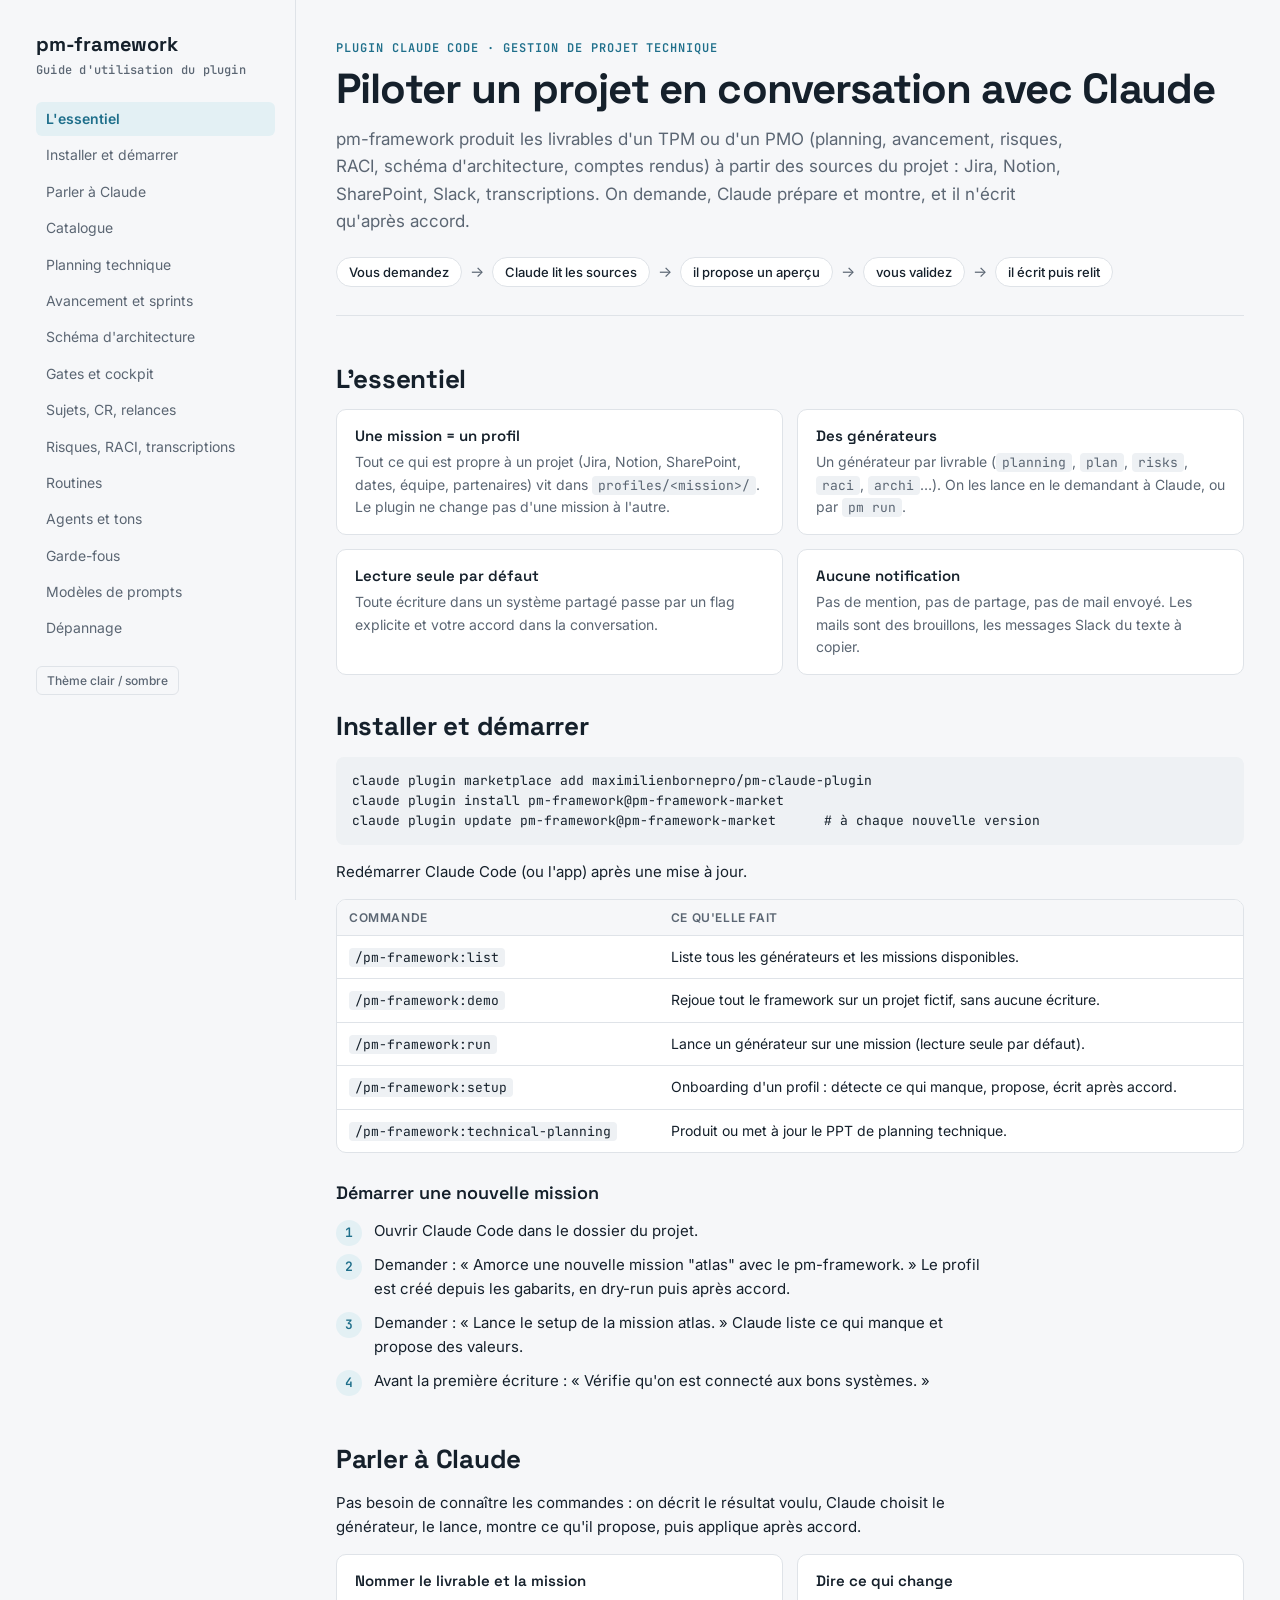
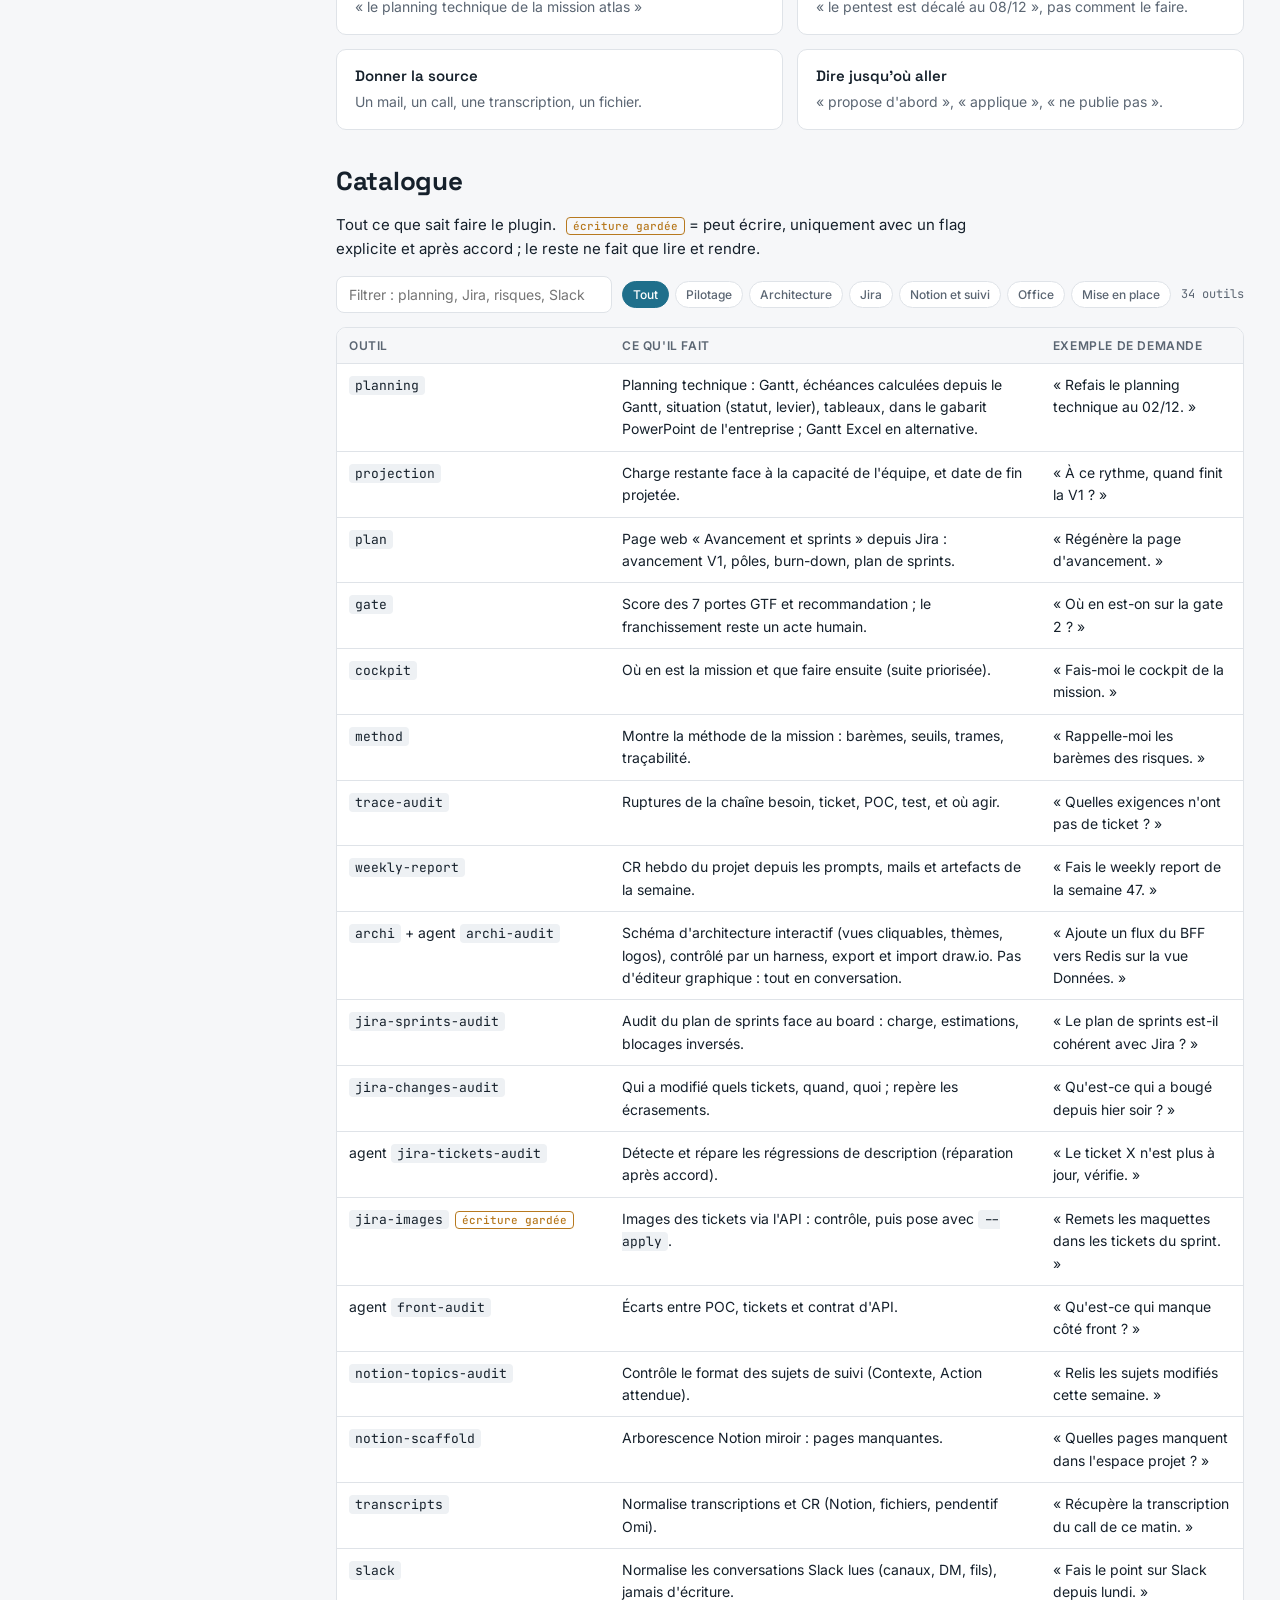
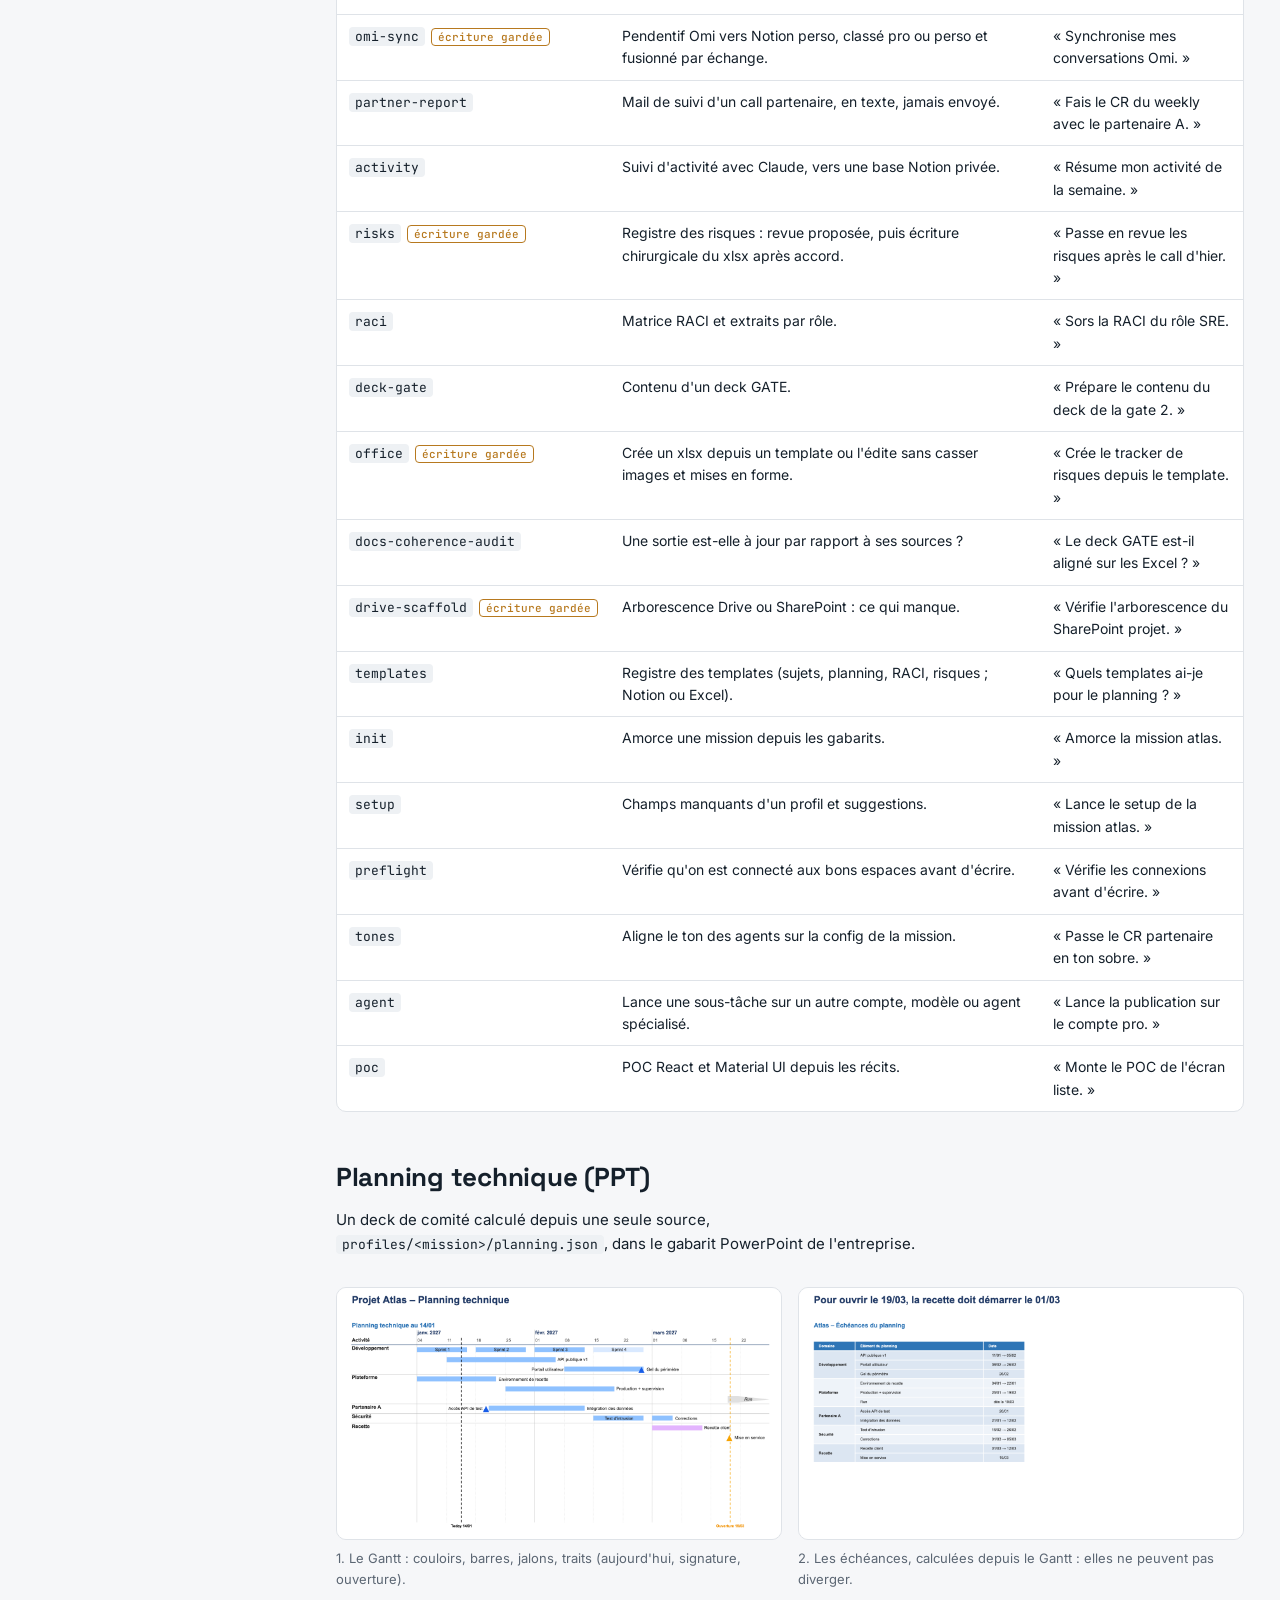
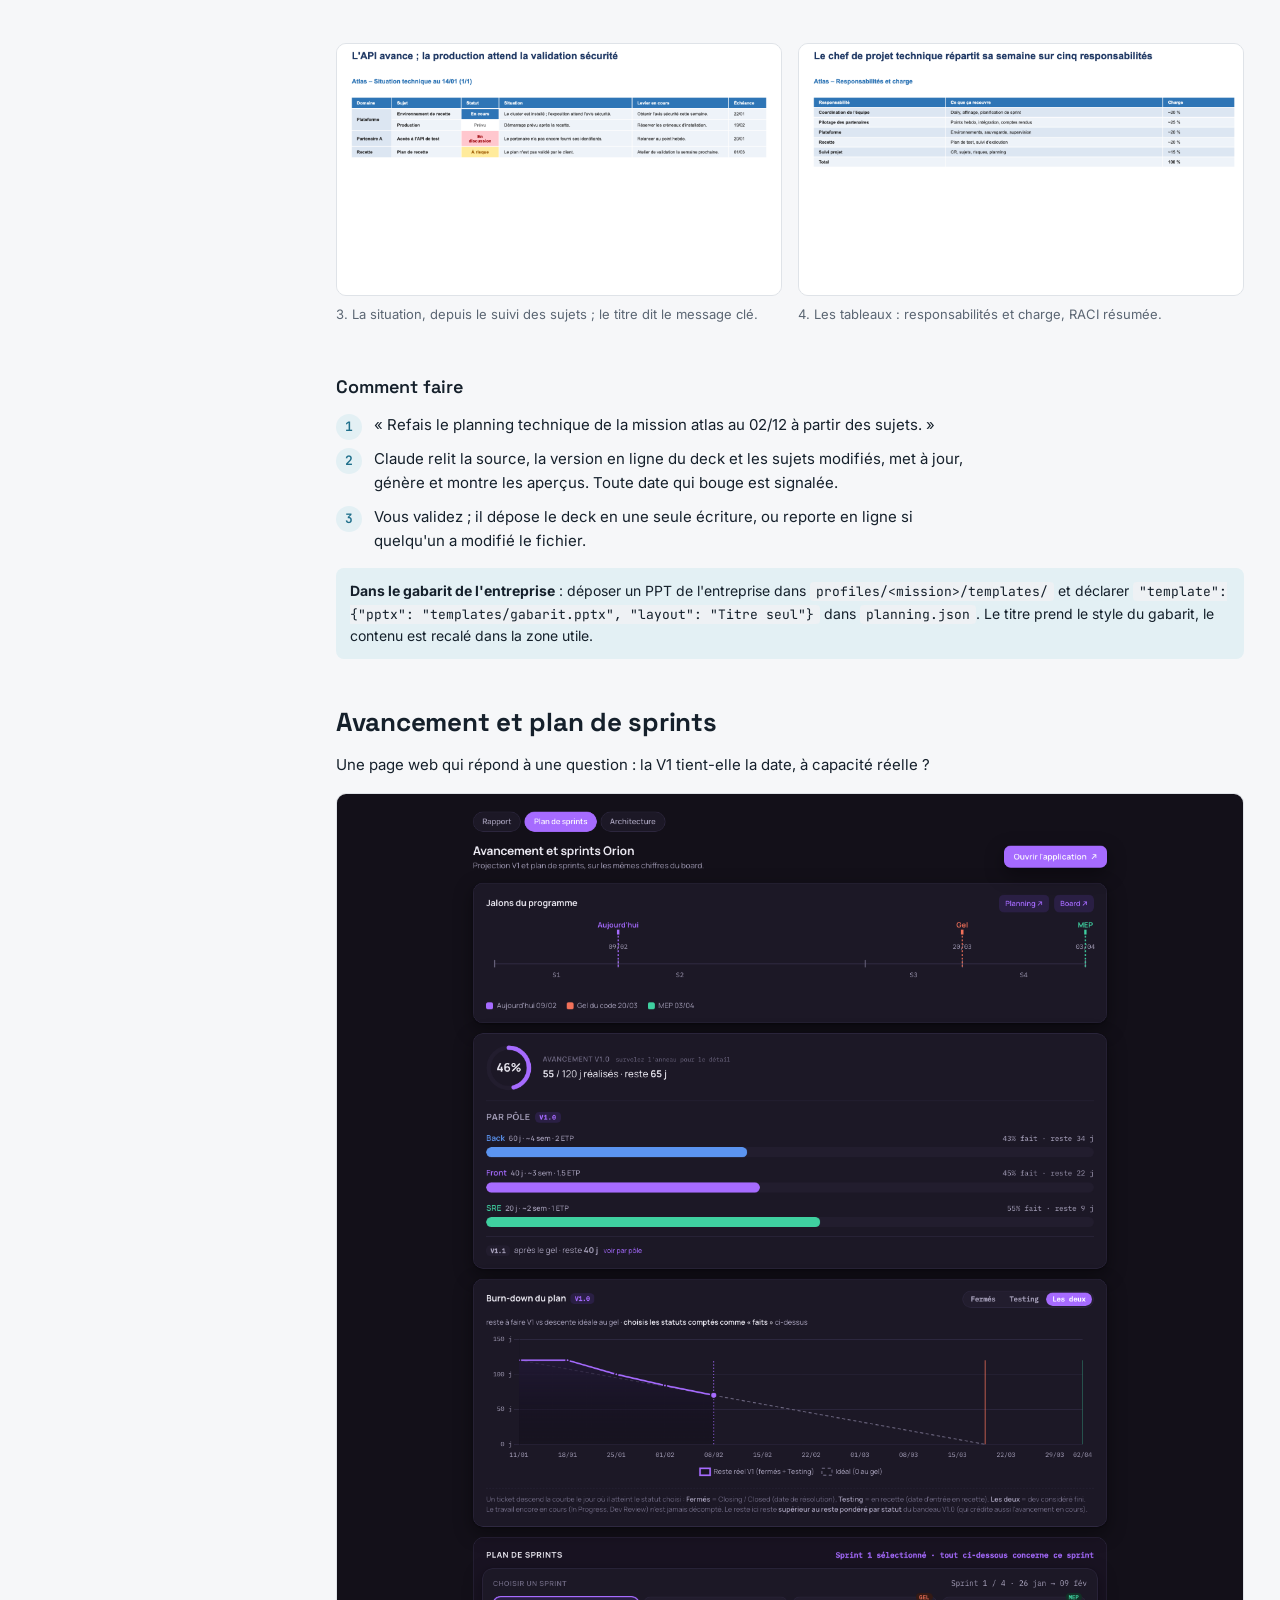
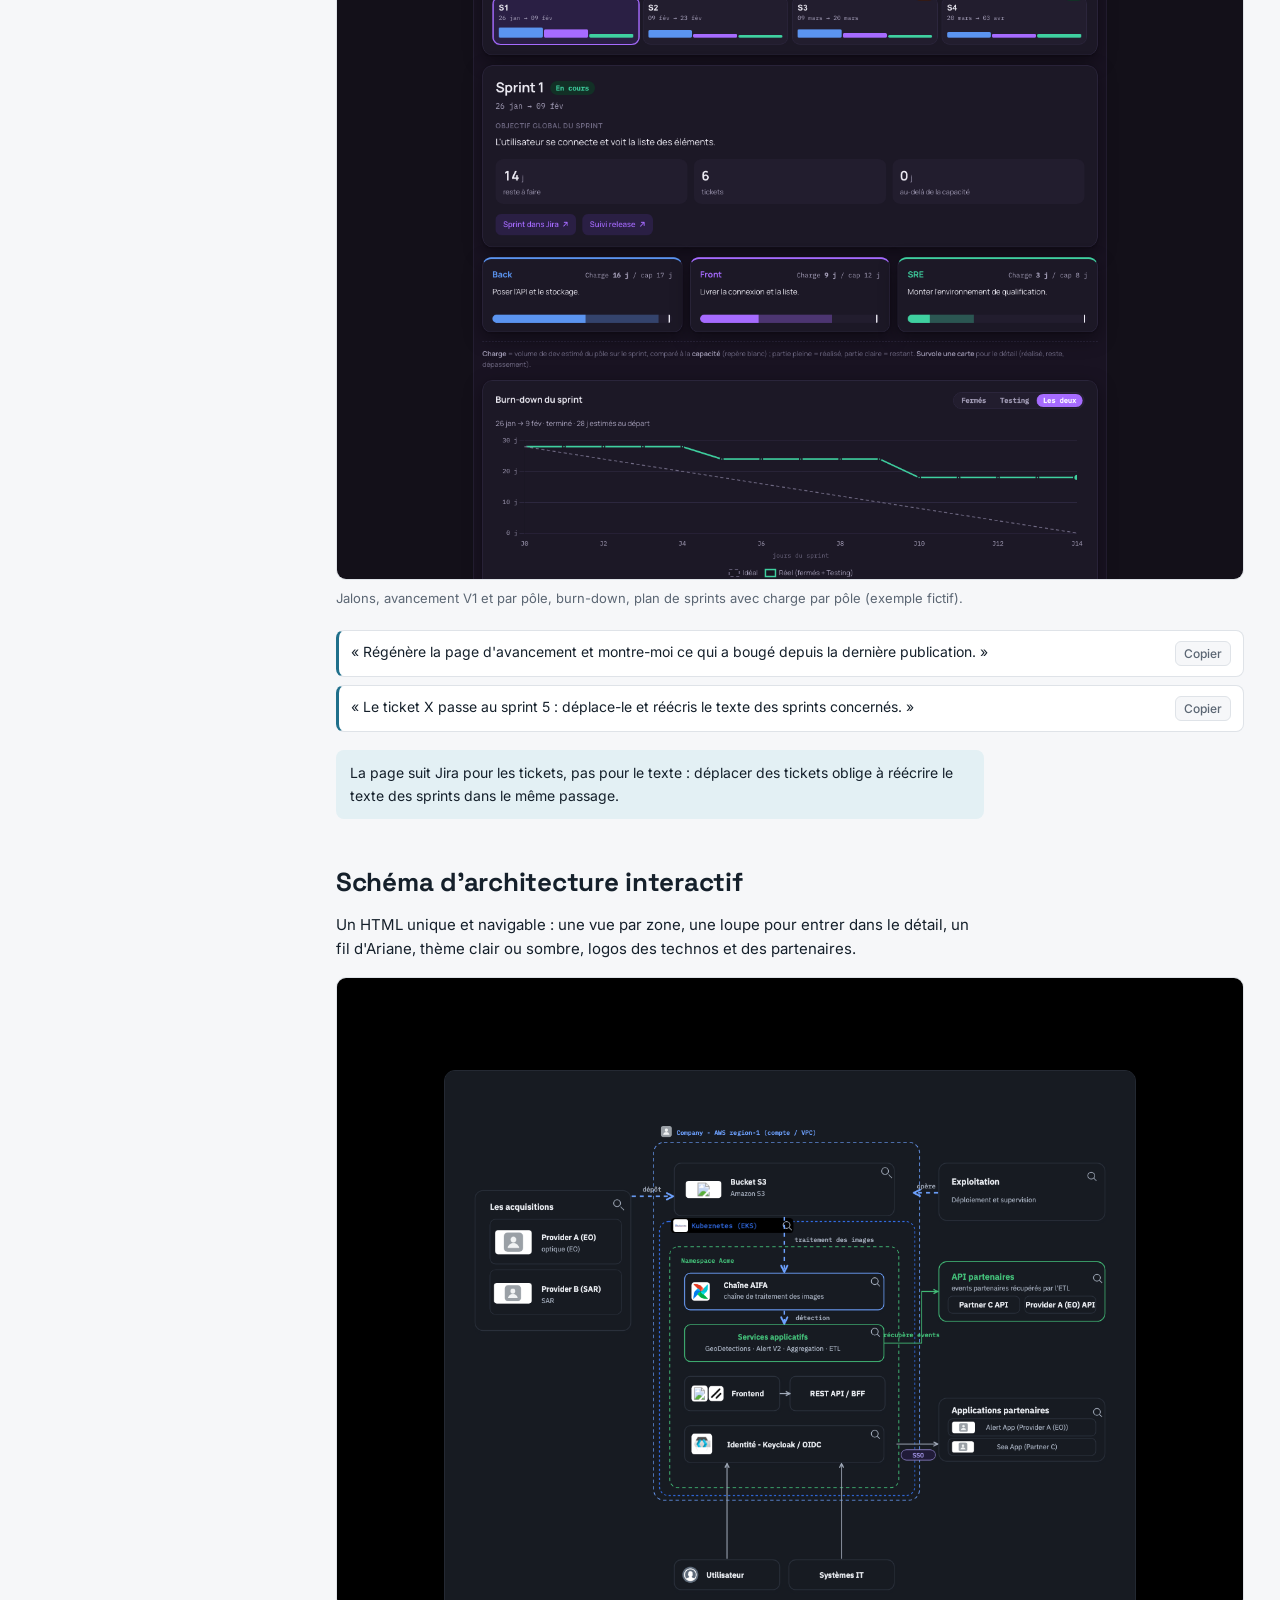
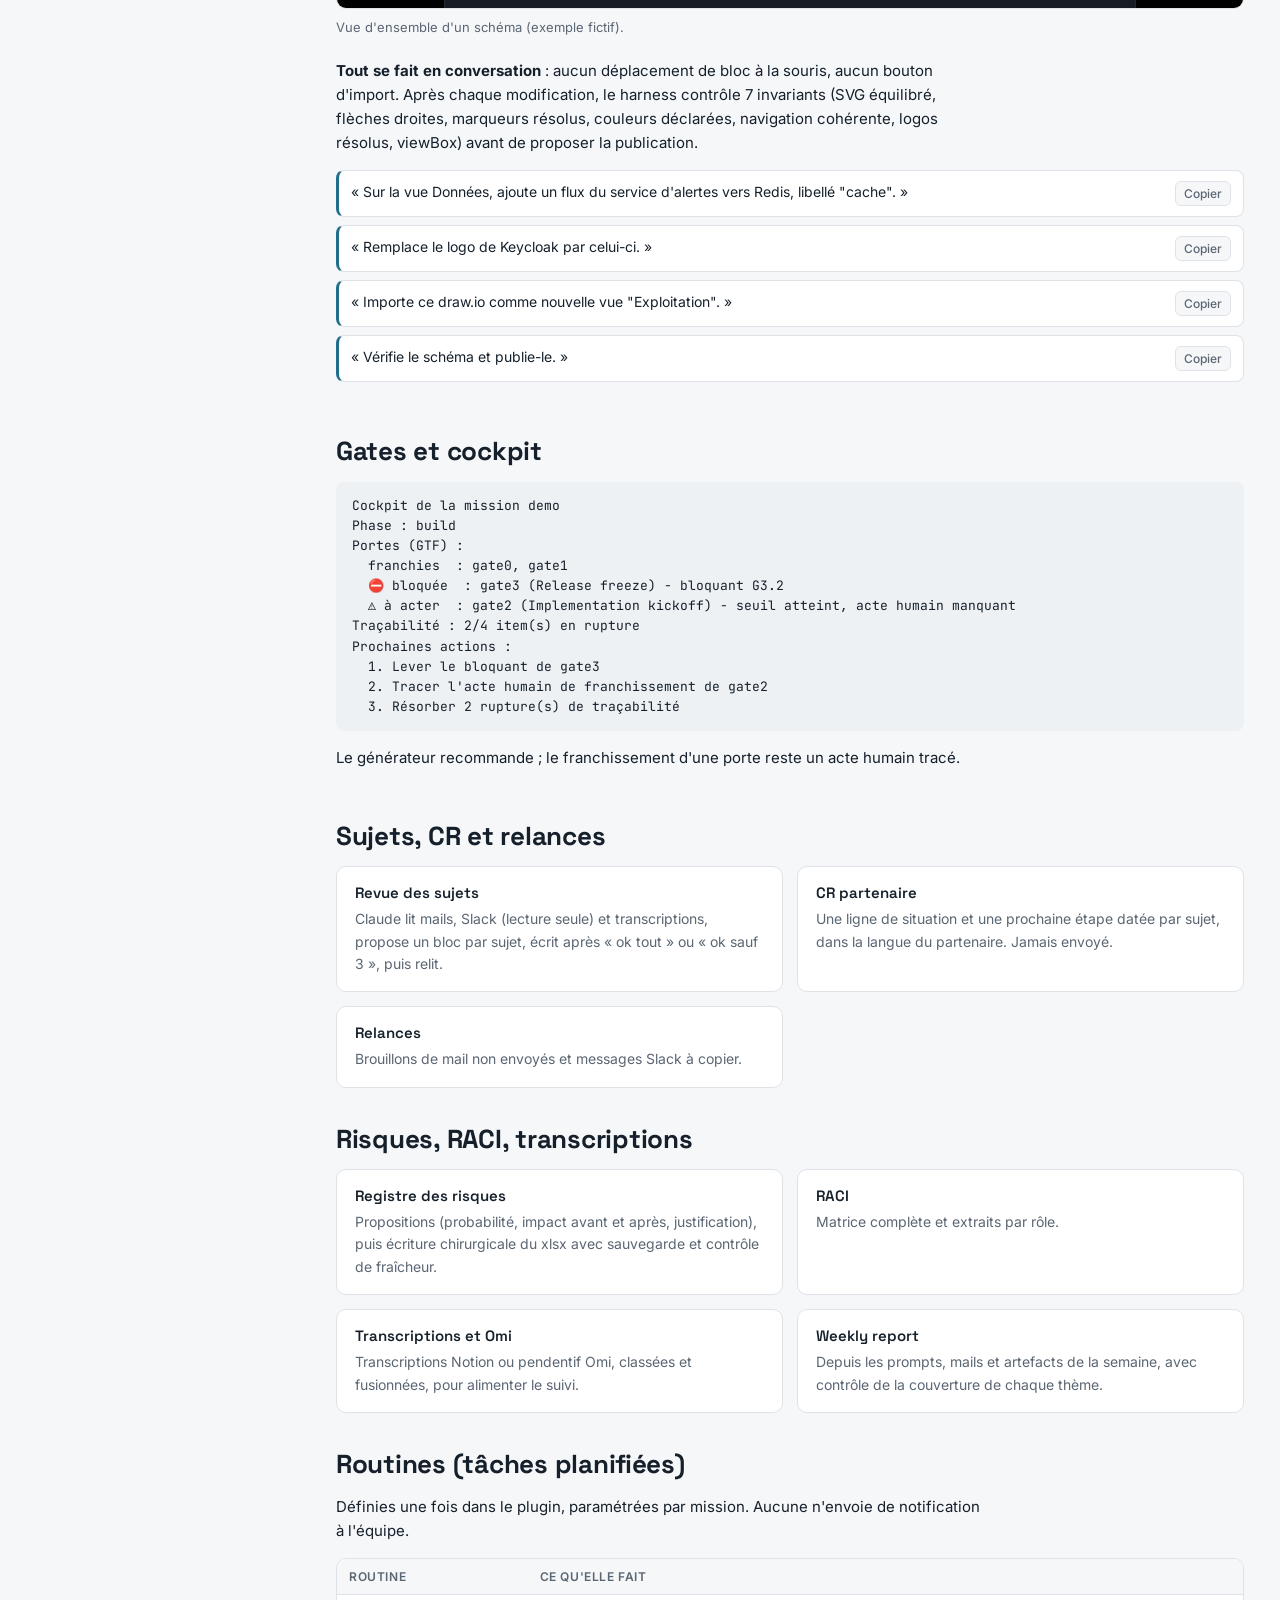
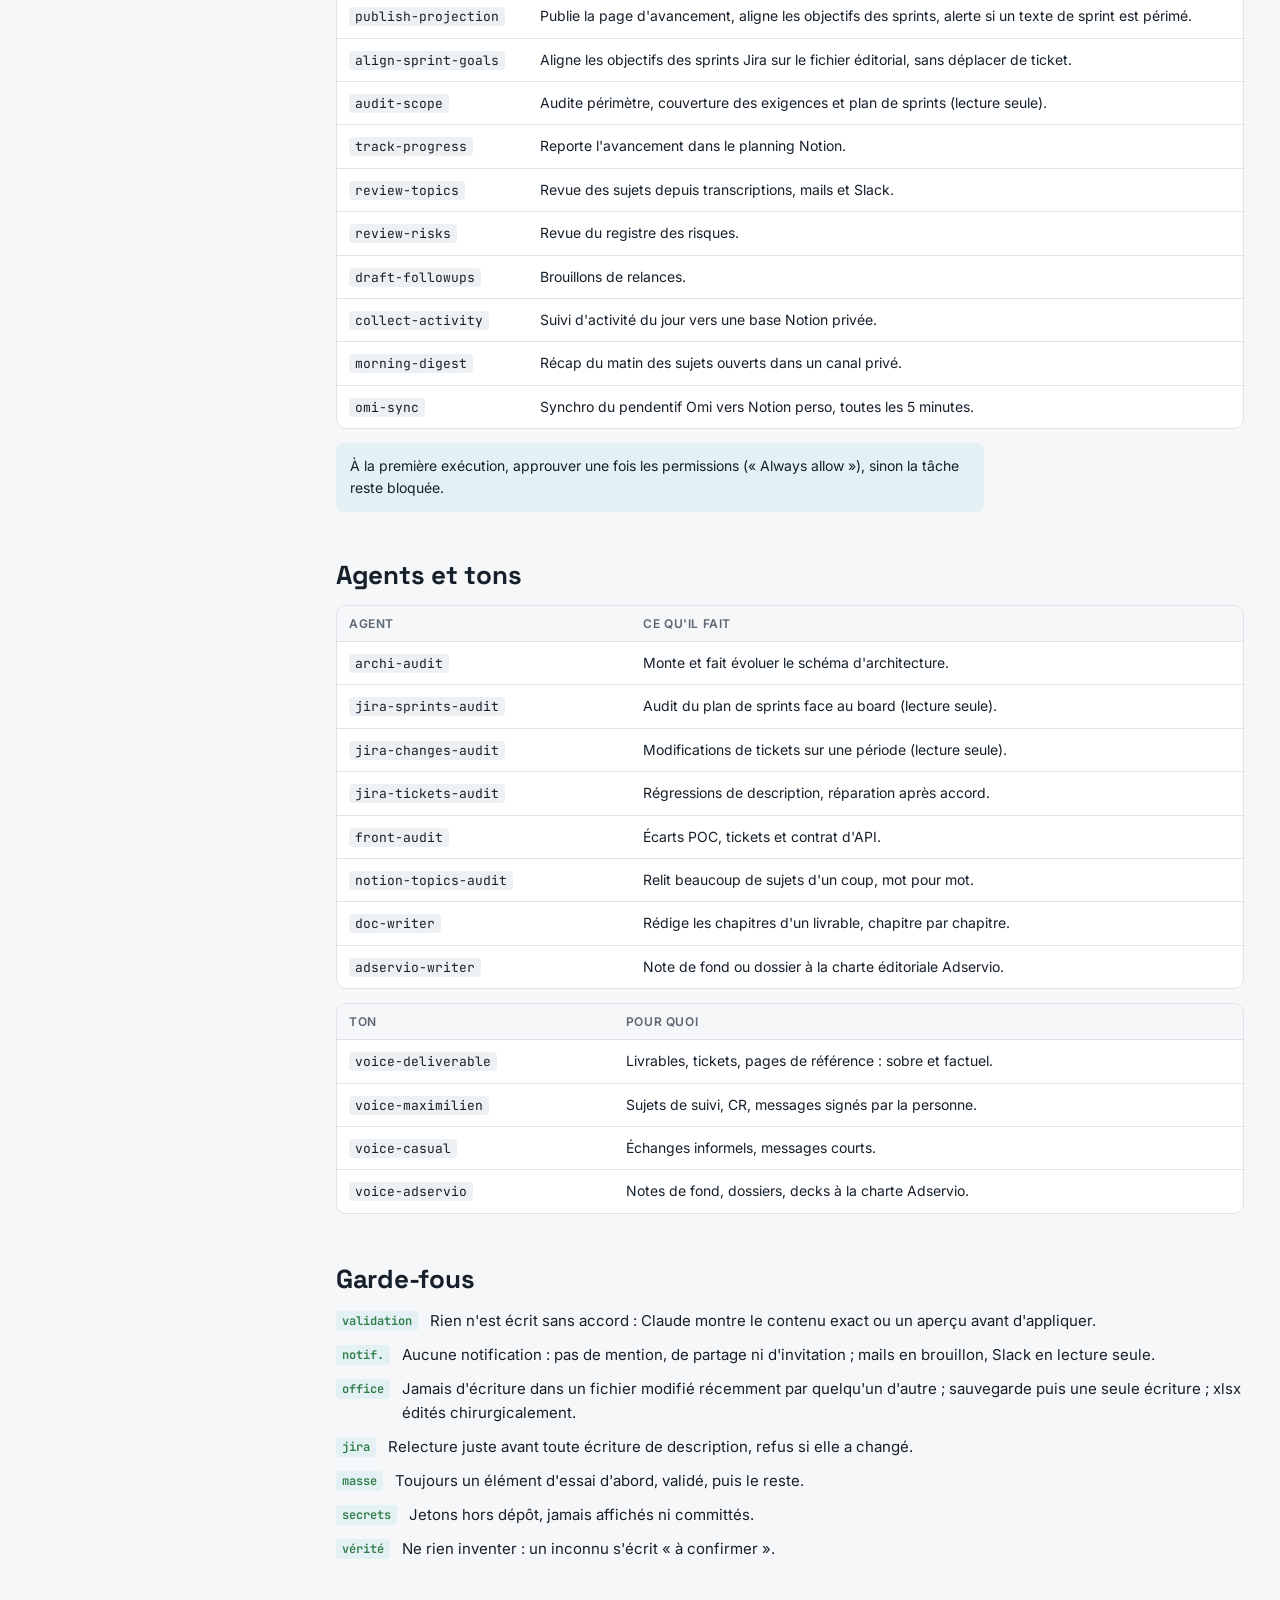
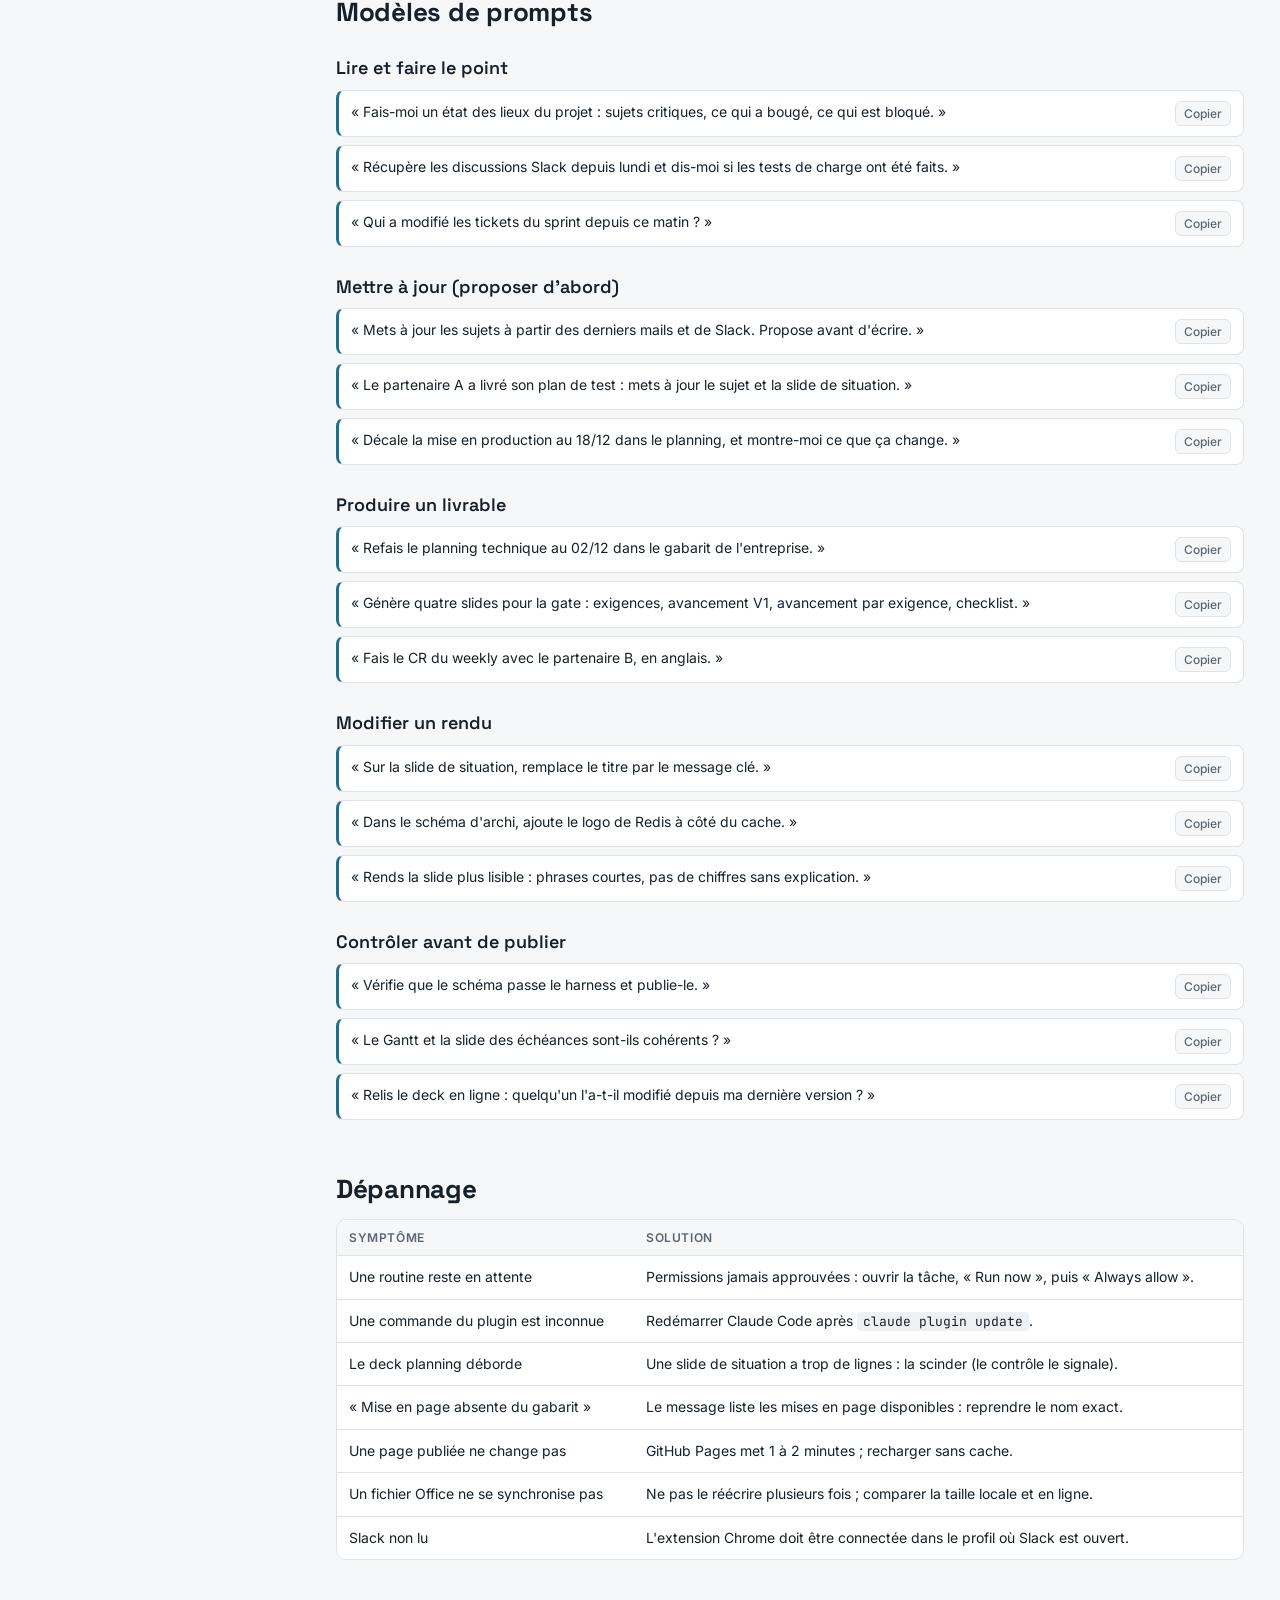
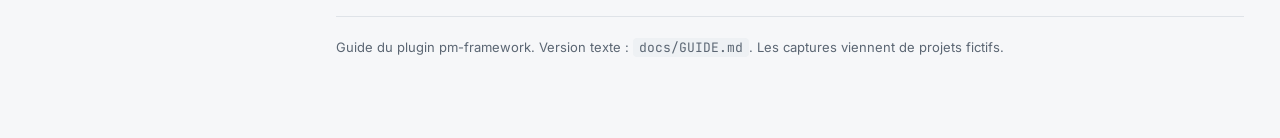
==== docs/index.html @ b92ff252 "Guide web du plugin (docs/index.html) : catalogue filtrable, captures, prompts à copier Co-Authored-" ====
<!doctype html>
<html lang="fr">
<head>
<meta charset="utf-8">
<meta name="viewport" content="width=device-width, initial-scale=1, viewport-fit=cover">
<title>pm-framework - Guide</title>
<link rel="preconnect" href="https://fonts.googleapis.com">
<link rel="stylesheet" href="https://fonts.googleapis.com/css2?family=Space+Grotesk:wght@500;600;700&family=Inter:wght@400;500;600&family=JetBrains+Mono:wght@400;500&display=swap">
<style>
/* Mise en page : sommaire fixe à gauche + colonne de lecture ; le catalogue est un outil (filtre). */
:root{
  --bg:#f6f7f9; --surface:#ffffff; --ink:#15202b; --muted:#5b6673; --line:#dfe3e8;
  --accent:#1f6f8b; --accent-soft:#e3f0f4; --code:#eef1f4;
  --ok:#2e7d46; --warn:#b7791f; --todo:#6b7280;
  --display:"Space Grotesk", "Segoe UI", system-ui, sans-serif;
  --body:"Inter", "Segoe UI", system-ui, -apple-system, sans-serif;
  --mono:"JetBrains Mono", ui-monospace, Menlo, monospace;
  color-scheme:light;
}
@media (prefers-color-scheme: dark){:root:not([data-theme="light"]){
  --bg:#0f151b; --surface:#161e26; --ink:#e6ebf0; --muted:#9aa6b2; --line:#263240;
  --accent:#5fb4cf; --accent-soft:#16313b; --code:#1c2630; --ok:#5cc07c; --warn:#e0a84a; --todo:#9aa6b2; color-scheme:dark}}
:root[data-theme="dark"]{
  --bg:#0f151b; --surface:#161e26; --ink:#e6ebf0; --muted:#9aa6b2; --line:#263240;
  --accent:#5fb4cf; --accent-soft:#16313b; --code:#1c2630; --ok:#5cc07c; --warn:#e0a84a; --todo:#9aa6b2; color-scheme:dark}
*{box-sizing:border-box}
html{scroll-behavior:smooth}
@media (prefers-reduced-motion: reduce){html{scroll-behavior:auto}}
body{margin:0;background:var(--bg);color:var(--ink);font:15px/1.6 var(--body)}
a{color:var(--accent)}
a:focus-visible,button:focus-visible,input:focus-visible{outline:2px solid var(--accent);outline-offset:2px}
.wrap{display:grid;grid-template-columns:260px minmax(0,1fr);max-width:1240px;margin:0 auto;gap:40px;
  padding-left:max(16px, env(safe-area-inset-left, 0px));padding-right:max(16px, env(safe-area-inset-right, 0px))}
nav.toc{position:sticky;top:0;align-self:start;height:100vh;overflow:auto;padding-block:32px;border-right:1px solid var(--line);padding-right:20px}
.brand{font:700 20px/1.2 var(--display);letter-spacing:-.01em;margin:0 0 4px}
.brand small{display:block;font:500 12px var(--mono);color:var(--muted);letter-spacing:.02em;margin-top:6px}
nav.toc ol{list-style:none;margin:24px 0 0;padding:0;display:grid;gap:2px}
nav.toc a{display:block;padding:6px 10px;border-radius:6px;color:var(--muted);text-decoration:none;font-size:14px}
nav.toc a:hover{background:var(--accent-soft);color:var(--ink)}
nav.toc a.on{background:var(--accent-soft);color:var(--accent);font-weight:600}
.theme{margin-top:20px;font:500 12px var(--body);background:none;border:1px solid var(--line);color:var(--muted);border-radius:6px;padding:6px 10px;cursor:pointer}
main{padding-block:40px 80px;min-width:0}
header.hero{border-bottom:1px solid var(--line);padding-bottom:28px;margin-bottom:12px}
.kicker{font:600 12px var(--mono);letter-spacing:.08em;text-transform:uppercase;color:var(--accent)}
h1{font:700 clamp(30px,4vw,42px)/1.1 var(--display);letter-spacing:-.02em;margin:10px 0 14px;text-wrap:balance}
.lead{font-size:17px;color:var(--muted);max-width:68ch;margin:0}
.cycle{display:flex;flex-wrap:wrap;gap:8px;margin-top:22px;align-items:center}
.cycle span{font:500 13px var(--body);background:var(--surface);border:1px solid var(--line);border-radius:999px;padding:6px 12px}
.cycle i{color:var(--muted);font-style:normal}
section{padding-top:36px;scroll-margin-top:12px}
h2{font:700 26px/1.2 var(--display);letter-spacing:-.01em;margin:0 0 14px;text-wrap:balance}
h3{font:600 18px/1.3 var(--display);margin:28px 0 10px}
p,li{max-width:72ch}
.num{font:500 13px var(--mono);color:var(--muted);margin-right:8px}
code,kbd{font:13px var(--mono);background:var(--code);padding:1px 6px;border-radius:4px}
pre{font:13px/1.55 var(--mono);background:var(--code);padding:14px 16px;border-radius:8px;overflow-x:auto;margin:12px 0}
pre code{background:none;padding:0}
.grid2{display:grid;grid-template-columns:repeat(auto-fit,minmax(300px,1fr));gap:14px;margin-top:14px}
.card{background:var(--surface);border:1px solid var(--line);border-radius:10px;padding:16px 18px;min-width:0}
.card h4{font:600 15px var(--display);margin:0 0 6px}
.card p{margin:0;color:var(--muted);font-size:14px}
.tablebox{overflow-x:auto;margin:14px 0;border:1px solid var(--line);border-radius:10px;background:var(--surface)}
table{border-collapse:collapse;width:100%;font-size:14px}
th,td{text-align:left;padding:10px 12px;border-bottom:1px solid var(--line);vertical-align:top}
th{font:600 12px var(--body);text-transform:uppercase;letter-spacing:.05em;color:var(--muted);background:var(--bg)}
tr:last-child td{border-bottom:none}
td:first-child{white-space:nowrap}
.tag{display:inline-block;font:500 11px var(--mono);border-radius:4px;padding:1px 6px;margin-left:6px;border:1px solid var(--line);color:var(--muted)}
.tag.w{color:var(--warn);border-color:currentColor}
.filter{display:flex;gap:10px;flex-wrap:wrap;align-items:center;margin-top:10px}
.filter input{flex:1 1 260px;font:14px var(--body);padding:9px 12px;border-radius:8px;border:1px solid var(--line);background:var(--surface);color:var(--ink)}
.chips{display:flex;gap:6px;flex-wrap:wrap}
.chips button{font:500 12px var(--body);border:1px solid var(--line);background:var(--surface);color:var(--muted);border-radius:999px;padding:5px 10px;cursor:pointer}
.chips button[aria-pressed="true"]{background:var(--accent);border-color:var(--accent);color:#fff}
.count{font:12px var(--mono);color:var(--muted)}
figure{margin:16px 0 22px}
figure img{display:block;width:100%;height:auto;border:1px solid var(--line);border-radius:10px;background:var(--surface)}
figcaption{font-size:13px;color:var(--muted);margin-top:8px}
.shots{display:grid;grid-template-columns:repeat(auto-fit,minmax(300px,1fr));gap:16px}
.steps{counter-reset:s;list-style:none;padding:0;display:grid;gap:10px}
.steps li{counter-increment:s;position:relative;padding-left:38px}
.steps li::before{content:counter(s);position:absolute;left:0;top:1px;width:26px;height:26px;border-radius:50%;background:var(--accent-soft);color:var(--accent);font:600 13px/26px var(--mono);text-align:center}
.prompts{display:grid;gap:8px;margin:10px 0 18px}
.prompt{display:flex;gap:10px;align-items:flex-start;background:var(--surface);border:1px solid var(--line);border-left:3px solid var(--accent);border-radius:8px;padding:10px 12px}
.prompt q{flex:1;quotes:"« " " »";font-size:14px}
.prompt button{font:500 12px var(--body);border:1px solid var(--line);background:var(--bg);color:var(--muted);border-radius:6px;padding:4px 8px;cursor:pointer;white-space:nowrap}
.guard{display:grid;gap:10px;margin-top:12px}
.guard div{display:flex;gap:12px;align-items:flex-start}
.guard b{flex:0 0 auto;font:600 12px var(--mono);color:var(--ok);background:var(--accent-soft);border-radius:4px;padding:2px 6px;margin-top:2px}
.note{background:var(--accent-soft);border-radius:8px;padding:12px 14px;font-size:14px;margin:12px 0}
footer{margin-top:56px;padding-top:20px;border-top:1px solid var(--line);color:var(--muted);font-size:13px}
@media (max-width: 900px){
  .wrap{grid-template-columns:minmax(0,1fr);gap:0}
  nav.toc{position:static;height:auto;border-right:none;border-bottom:1px solid var(--line);padding-right:0;padding-block:20px}
  nav.toc ol{grid-template-columns:repeat(auto-fill,minmax(150px,1fr))}
  main{padding-block:24px 60px}
  td:first-child{white-space:normal}
}
</style>
</head>
<body>
<div class="wrap">
<nav class="toc" aria-label="Sommaire">
  <p class="brand">pm-framework<small>Guide d'utilisation du plugin</small></p>
  <ol id="toc">
    <li><a href="#essentiel">L'essentiel</a></li>
    <li><a href="#installer">Installer et démarrer</a></li>
    <li><a href="#parler">Parler à Claude</a></li>
    <li><a href="#catalogue">Catalogue</a></li>
    <li><a href="#planning">Planning technique</a></li>
    <li><a href="#avancement">Avancement et sprints</a></li>
    <li><a href="#archi">Schéma d'architecture</a></li>
    <li><a href="#gates">Gates et cockpit</a></li>
    <li><a href="#suivi">Sujets, CR, relances</a></li>
    <li><a href="#autres">Risques, RACI, transcriptions</a></li>
    <li><a href="#routines">Routines</a></li>
    <li><a href="#agents">Agents et tons</a></li>
    <li><a href="#gardefous">Garde-fous</a></li>
    <li><a href="#prompts">Modèles de prompts</a></li>
    <li><a href="#depannage">Dépannage</a></li>
  </ol>
  <button class="theme" id="themeBtn" type="button">Thème clair / sombre</button>
</nav>

<main>
<header class="hero">
  <div class="kicker">Plugin Claude Code · gestion de projet technique</div>
  <h1>Piloter un projet en conversation avec Claude</h1>
  <p class="lead">pm-framework produit les livrables d'un TPM ou d'un PMO (planning, avancement, risques, RACI, schéma
  d'architecture, comptes rendus) à partir des sources du projet : Jira, Notion, SharePoint, Slack, transcriptions.
  On demande, Claude prépare et montre, et il n'écrit qu'après accord.</p>
  <div class="cycle" aria-label="Le cycle de travail">
    <span>Vous demandez</span><i>→</i><span>Claude lit les sources</span><i>→</i><span>il propose un aperçu</span><i>→</i><span>vous validez</span><i>→</i><span>il écrit puis relit</span>
  </div>
</header>

<section id="essentiel">
  <h2>L'essentiel</h2>
  <div class="grid2">
    <div class="card"><h4>Une mission = un profil</h4><p>Tout ce qui est propre à un projet (Jira, Notion, SharePoint, dates, équipe, partenaires) vit dans <code>profiles/&lt;mission&gt;/</code>. Le plugin ne change pas d'une mission à l'autre.</p></div>
    <div class="card"><h4>Des générateurs</h4><p>Un générateur par livrable (<code>planning</code>, <code>plan</code>, <code>risks</code>, <code>raci</code>, <code>archi</code>…). On les lance en le demandant à Claude, ou par <code>pm run</code>.</p></div>
    <div class="card"><h4>Lecture seule par défaut</h4><p>Toute écriture dans un système partagé passe par un flag explicite et votre accord dans la conversation.</p></div>
    <div class="card"><h4>Aucune notification</h4><p>Pas de mention, pas de partage, pas de mail envoyé. Les mails sont des brouillons, les messages Slack du texte à copier.</p></div>
  </div>
</section>

<section id="installer">
  <h2>Installer et démarrer</h2>
  <pre><code>claude plugin marketplace add maximilienbornepro/pm-claude-plugin
claude plugin install pm-framework@pm-framework-market
claude plugin update pm-framework@pm-framework-market      # à chaque nouvelle version</code></pre>
  <p>Redémarrer Claude Code (ou l'app) après une mise à jour.</p>
  <div class="tablebox"><table>
    <thead><tr><th>Commande</th><th>Ce qu'elle fait</th></tr></thead>
    <tbody>
      <tr><td><code>/pm-framework:list</code></td><td>Liste tous les générateurs et les missions disponibles.</td></tr>
      <tr><td><code>/pm-framework:demo</code></td><td>Rejoue tout le framework sur un projet fictif, sans aucune écriture.</td></tr>
      <tr><td><code>/pm-framework:run</code></td><td>Lance un générateur sur une mission (lecture seule par défaut).</td></tr>
      <tr><td><code>/pm-framework:setup</code></td><td>Onboarding d'un profil : détecte ce qui manque, propose, écrit après accord.</td></tr>
      <tr><td><code>/pm-framework:technical-planning</code></td><td>Produit ou met à jour le PPT de planning technique.</td></tr>
    </tbody>
  </table></div>
  <h3>Démarrer une nouvelle mission</h3>
  <ol class="steps">
    <li>Ouvrir Claude Code dans le dossier du projet.</li>
    <li>Demander : « Amorce une nouvelle mission "atlas" avec le pm-framework. » Le profil est créé depuis les gabarits, en dry-run puis après accord.</li>
    <li>Demander : « Lance le setup de la mission atlas. » Claude liste ce qui manque et propose des valeurs.</li>
    <li>Avant la première écriture : « Vérifie qu'on est connecté aux bons systèmes. »</li>
  </ol>
</section>

<section id="parler">
  <h2>Parler à Claude</h2>
  <p>Pas besoin de connaître les commandes : on décrit le résultat voulu, Claude choisit le générateur, le lance,
  montre ce qu'il propose, puis applique après accord.</p>
  <div class="grid2">
    <div class="card"><h4>Nommer le livrable et la mission</h4><p>« le planning technique de la mission atlas »</p></div>
    <div class="card"><h4>Dire ce qui change</h4><p>« le pentest est décalé au 08/12 », pas comment le faire.</p></div>
    <div class="card"><h4>Donner la source</h4><p>Un mail, un call, une transcription, un fichier.</p></div>
    <div class="card"><h4>Dire jusqu'où aller</h4><p>« propose d'abord », « applique », « ne publie pas ».</p></div>
  </div>
</section>

<section id="catalogue">
  <h2>Catalogue</h2>
  <p>Tout ce que sait faire le plugin. <span class="tag w">écriture gardée</span> = peut écrire, uniquement avec un flag explicite et après accord ; le reste ne fait que lire et rendre.</p>
  <div class="filter">
    <input id="q" type="search" placeholder="Filtrer : planning, Jira, risques, Slack…" aria-label="Filtrer le catalogue">
    <div class="chips" id="chips" role="group" aria-label="Domaine">
      <button type="button" data-d="" aria-pressed="true">Tout</button>
      <button type="button" data-d="pilotage" aria-pressed="false">Pilotage</button>
      <button type="button" data-d="archi" aria-pressed="false">Architecture</button>
      <button type="button" data-d="jira" aria-pressed="false">Jira</button>
      <button type="button" data-d="suivi" aria-pressed="false">Notion et suivi</button>
      <button type="button" data-d="office" aria-pressed="false">Office</button>
      <button type="button" data-d="outils" aria-pressed="false">Mise en place</button>
    </div>
    <span class="count" id="count"></span>
  </div>
  <div class="tablebox"><table id="cat">
    <thead><tr><th>Outil</th><th>Ce qu'il fait</th><th>Exemple de demande</th></tr></thead>
    <tbody>
      <tr data-d="pilotage"><td><code>planning</code></td><td>Planning technique : Gantt, échéances calculées depuis le Gantt, situation (statut, levier), tableaux, dans le gabarit PowerPoint de l'entreprise ; Gantt Excel en alternative.</td><td>« Refais le planning technique au 02/12. »</td></tr>
      <tr data-d="pilotage"><td><code>projection</code></td><td>Charge restante face à la capacité de l'équipe, et date de fin projetée.</td><td>« À ce rythme, quand finit la V1 ? »</td></tr>
      <tr data-d="pilotage"><td><code>plan</code></td><td>Page web « Avancement et sprints » depuis Jira : avancement V1, pôles, burn-down, plan de sprints.</td><td>« Régénère la page d'avancement. »</td></tr>
      <tr data-d="pilotage"><td><code>gate</code></td><td>Score des 7 portes GTF et recommandation ; le franchissement reste un acte humain.</td><td>« Où en est-on sur la gate 2 ? »</td></tr>
      <tr data-d="pilotage"><td><code>cockpit</code></td><td>Où en est la mission et que faire ensuite (suite priorisée).</td><td>« Fais-moi le cockpit de la mission. »</td></tr>
      <tr data-d="pilotage"><td><code>method</code></td><td>Montre la méthode de la mission : barèmes, seuils, trames, traçabilité.</td><td>« Rappelle-moi les barèmes des risques. »</td></tr>
      <tr data-d="pilotage"><td><code>trace-audit</code></td><td>Ruptures de la chaîne besoin, ticket, POC, test, et où agir.</td><td>« Quelles exigences n'ont pas de ticket ? »</td></tr>
      <tr data-d="pilotage"><td><code>weekly-report</code></td><td>CR hebdo du projet depuis les prompts, mails et artefacts de la semaine.</td><td>« Fais le weekly report de la semaine 47. »</td></tr>
      <tr data-d="archi"><td><code>archi</code> + agent <code>archi-audit</code></td><td>Schéma d'architecture interactif (vues cliquables, thèmes, logos), contrôlé par un harness, export et import draw.io. Pas d'éditeur graphique : tout en conversation.</td><td>« Ajoute un flux du BFF vers Redis sur la vue Données. »</td></tr>
      <tr data-d="jira"><td><code>jira-sprints-audit</code></td><td>Audit du plan de sprints face au board : charge, estimations, blocages inversés.</td><td>« Le plan de sprints est-il cohérent avec Jira ? »</td></tr>
      <tr data-d="jira"><td><code>jira-changes-audit</code></td><td>Qui a modifié quels tickets, quand, quoi ; repère les écrasements.</td><td>« Qu'est-ce qui a bougé depuis hier soir ? »</td></tr>
      <tr data-d="jira"><td>agent <code>jira-tickets-audit</code></td><td>Détecte et répare les régressions de description (réparation après accord).</td><td>« Le ticket X n'est plus à jour, vérifie. »</td></tr>
      <tr data-d="jira"><td><code>jira-images</code><span class="tag w">écriture gardée</span></td><td>Images des tickets via l'API : contrôle, puis pose avec <code>--apply</code>.</td><td>« Remets les maquettes dans les tickets du sprint. »</td></tr>
      <tr data-d="jira"><td>agent <code>front-audit</code></td><td>Écarts entre POC, tickets et contrat d'API.</td><td>« Qu'est-ce qui manque côté front ? »</td></tr>
      <tr data-d="suivi"><td><code>notion-topics-audit</code></td><td>Contrôle le format des sujets de suivi (Contexte, Action attendue).</td><td>« Relis les sujets modifiés cette semaine. »</td></tr>
      <tr data-d="suivi"><td><code>notion-scaffold</code></td><td>Arborescence Notion miroir : pages manquantes.</td><td>« Quelles pages manquent dans l'espace projet ? »</td></tr>
      <tr data-d="suivi"><td><code>transcripts</code></td><td>Normalise transcriptions et CR (Notion, fichiers, pendentif Omi).</td><td>« Récupère la transcription du call de ce matin. »</td></tr>
      <tr data-d="suivi"><td><code>slack</code></td><td>Normalise les conversations Slack lues (canaux, DM, fils), jamais d'écriture.</td><td>« Fais le point sur Slack depuis lundi. »</td></tr>
      <tr data-d="suivi"><td><code>omi-sync</code><span class="tag w">écriture gardée</span></td><td>Pendentif Omi vers Notion perso, classé pro ou perso et fusionné par échange.</td><td>« Synchronise mes conversations Omi. »</td></tr>
      <tr data-d="suivi"><td><code>partner-report</code></td><td>Mail de suivi d'un call partenaire, en texte, jamais envoyé.</td><td>« Fais le CR du weekly avec le partenaire A. »</td></tr>
      <tr data-d="suivi"><td><code>activity</code></td><td>Suivi d'activité avec Claude, vers une base Notion privée.</td><td>« Résume mon activité de la semaine. »</td></tr>
      <tr data-d="office"><td><code>risks</code><span class="tag w">écriture gardée</span></td><td>Registre des risques : revue proposée, puis écriture chirurgicale du xlsx après accord.</td><td>« Passe en revue les risques après le call d'hier. »</td></tr>
      <tr data-d="office"><td><code>raci</code></td><td>Matrice RACI et extraits par rôle.</td><td>« Sors la RACI du rôle SRE. »</td></tr>
      <tr data-d="office"><td><code>deck-gate</code></td><td>Contenu d'un deck GATE.</td><td>« Prépare le contenu du deck de la gate 2. »</td></tr>
      <tr data-d="office"><td><code>office</code><span class="tag w">écriture gardée</span></td><td>Crée un xlsx depuis un template ou l'édite sans casser images et mises en forme.</td><td>« Crée le tracker de risques depuis le template. »</td></tr>
      <tr data-d="office"><td><code>docs-coherence-audit</code></td><td>Une sortie est-elle à jour par rapport à ses sources ?</td><td>« Le deck GATE est-il aligné sur les Excel ? »</td></tr>
      <tr data-d="office"><td><code>drive-scaffold</code><span class="tag w">écriture gardée</span></td><td>Arborescence Drive ou SharePoint : ce qui manque.</td><td>« Vérifie l'arborescence du SharePoint projet. »</td></tr>
      <tr data-d="office"><td><code>templates</code></td><td>Registre des templates (sujets, planning, RACI, risques ; Notion ou Excel).</td><td>« Quels templates ai-je pour le planning ? »</td></tr>
      <tr data-d="outils"><td><code>init</code></td><td>Amorce une mission depuis les gabarits.</td><td>« Amorce la mission atlas. »</td></tr>
      <tr data-d="outils"><td><code>setup</code></td><td>Champs manquants d'un profil et suggestions.</td><td>« Lance le setup de la mission atlas. »</td></tr>
      <tr data-d="outils"><td><code>preflight</code></td><td>Vérifie qu'on est connecté aux bons espaces avant d'écrire.</td><td>« Vérifie les connexions avant d'écrire. »</td></tr>
      <tr data-d="outils"><td><code>tones</code></td><td>Aligne le ton des agents sur la config de la mission.</td><td>« Passe le CR partenaire en ton sobre. »</td></tr>
      <tr data-d="outils"><td><code>agent</code></td><td>Lance une sous-tâche sur un autre compte, modèle ou agent spécialisé.</td><td>« Lance la publication sur le compte pro. »</td></tr>
      <tr data-d="outils"><td><code>poc</code></td><td>POC React et Material UI depuis les récits.</td><td>« Monte le POC de l'écran liste. »</td></tr>
    </tbody>
  </table></div>
</section>

<section id="planning">
  <h2>Planning technique (PPT)</h2>
  <p>Un deck de comité calculé depuis une seule source, <code>profiles/&lt;mission&gt;/planning.json</code>, dans le gabarit PowerPoint de l'entreprise.</p>
  <div class="shots">
    <figure><img src="img/planning-gantt.png" alt="Slide Gantt : couloirs, barres, jalons et traits verticaux"><figcaption>1. Le Gantt : couloirs, barres, jalons, traits (aujourd'hui, signature, ouverture).</figcaption></figure>
    <figure><img src="img/planning-echeances.png" alt="Slide des échéances en deux tableaux"><figcaption>2. Les échéances, calculées depuis le Gantt : elles ne peuvent pas diverger.</figcaption></figure>
    <figure><img src="img/planning-situation.png" alt="Slide de situation : domaine, sujet, statut, situation, levier, échéance"><figcaption>3. La situation, depuis le suivi des sujets ; le titre dit le message clé.</figcaption></figure>
    <figure><img src="img/planning-tableau.png" alt="Slide tableau des responsabilités"><figcaption>4. Les tableaux : responsabilités et charge, RACI résumée.</figcaption></figure>
  </div>
  <h3>Comment faire</h3>
  <ol class="steps">
    <li>« Refais le planning technique de la mission atlas au 02/12 à partir des sujets. »</li>
    <li>Claude relit la source, la version en ligne du deck et les sujets modifiés, met à jour, génère et montre les aperçus. Toute date qui bouge est signalée.</li>
    <li>Vous validez ; il dépose le deck en une seule écriture, ou reporte en ligne si quelqu'un a modifié le fichier.</li>
  </ol>
  <div class="note"><b>Dans le gabarit de l'entreprise</b> : déposer un PPT de l'entreprise dans <code>profiles/&lt;mission&gt;/templates/</code> et déclarer <code>"template": {"pptx": "templates/gabarit.pptx", "layout": "Titre seul"}</code> dans <code>planning.json</code>. Le titre prend le style du gabarit, le contenu est recalé dans la zone utile.</div>
</section>

<section id="avancement">
  <h2>Avancement et plan de sprints</h2>
  <p>Une page web qui répond à une question : la V1 tient-elle la date, à capacité réelle ?</p>
  <figure><img src="img/plan-avancement.png" alt="Page Avancement et sprints : jalons, avancement par pôle, burn-down, plan de sprints"><figcaption>Jalons, avancement V1 et par pôle, burn-down, plan de sprints avec charge par pôle (exemple fictif).</figcaption></figure>
  <div class="prompts">
    <div class="prompt"><q>Régénère la page d'avancement et montre-moi ce qui a bougé depuis la dernière publication.</q><button type="button">Copier</button></div>
    <div class="prompt"><q>Le ticket X passe au sprint 5 : déplace-le et réécris le texte des sprints concernés.</q><button type="button">Copier</button></div>
  </div>
  <p class="note">La page suit Jira pour les tickets, pas pour le texte : déplacer des tickets oblige à réécrire le texte des sprints dans le même passage.</p>
</section>

<section id="archi">
  <h2>Schéma d'architecture interactif</h2>
  <p>Un HTML unique et navigable : une vue par zone, une loupe pour entrer dans le détail, un fil d'Ariane, thème clair ou sombre, logos des technos et des partenaires.</p>
  <figure><img src="img/archi-showcase.png" alt="Schéma d'architecture interactif avec zones, flux et logos"><figcaption>Vue d'ensemble d'un schéma (exemple fictif).</figcaption></figure>
  <p><b>Tout se fait en conversation</b> : aucun déplacement de bloc à la souris, aucun bouton d'import. Après chaque modification, le harness contrôle 7 invariants (SVG équilibré, flèches droites, marqueurs résolus, couleurs déclarées, navigation cohérente, logos résolus, viewBox) avant de proposer la publication.</p>
  <div class="prompts">
    <div class="prompt"><q>Sur la vue Données, ajoute un flux du service d'alertes vers Redis, libellé "cache".</q><button type="button">Copier</button></div>
    <div class="prompt"><q>Remplace le logo de Keycloak par celui-ci.</q><button type="button">Copier</button></div>
    <div class="prompt"><q>Importe ce draw.io comme nouvelle vue "Exploitation".</q><button type="button">Copier</button></div>
    <div class="prompt"><q>Vérifie le schéma et publie-le.</q><button type="button">Copier</button></div>
  </div>
</section>

<section id="gates">
  <h2>Gates et cockpit</h2>
  <pre><code>Cockpit de la mission demo
Phase : build
Portes (GTF) :
  franchies  : gate0, gate1
  ⛔ bloquée  : gate3 (Release freeze) - bloquant G3.2
  ⚠ à acter  : gate2 (Implementation kickoff) - seuil atteint, acte humain manquant
Traçabilité : 2/4 item(s) en rupture
Prochaines actions :
  1. Lever le bloquant de gate3
  2. Tracer l'acte humain de franchissement de gate2
  3. Résorber 2 rupture(s) de traçabilité</code></pre>
  <p>Le générateur recommande ; le franchissement d'une porte reste un acte humain tracé.</p>
</section>

<section id="suivi">
  <h2>Sujets, CR et relances</h2>
  <div class="grid2">
    <div class="card"><h4>Revue des sujets</h4><p>Claude lit mails, Slack (lecture seule) et transcriptions, propose un bloc par sujet, écrit après « ok tout » ou « ok sauf 3 », puis relit.</p></div>
    <div class="card"><h4>CR partenaire</h4><p>Une ligne de situation et une prochaine étape datée par sujet, dans la langue du partenaire. Jamais envoyé.</p></div>
    <div class="card"><h4>Relances</h4><p>Brouillons de mail non envoyés et messages Slack à copier.</p></div>
  </div>
</section>

<section id="autres">
  <h2>Risques, RACI, transcriptions</h2>
  <div class="grid2">
    <div class="card"><h4>Registre des risques</h4><p>Propositions (probabilité, impact avant et après, justification), puis écriture chirurgicale du xlsx avec sauvegarde et contrôle de fraîcheur.</p></div>
    <div class="card"><h4>RACI</h4><p>Matrice complète et extraits par rôle.</p></div>
    <div class="card"><h4>Transcriptions et Omi</h4><p>Transcriptions Notion ou pendentif Omi, classées et fusionnées, pour alimenter le suivi.</p></div>
    <div class="card"><h4>Weekly report</h4><p>Depuis les prompts, mails et artefacts de la semaine, avec contrôle de la couverture de chaque thème.</p></div>
  </div>
</section>

<section id="routines">
  <h2>Routines (tâches planifiées)</h2>
  <p>Définies une fois dans le plugin, paramétrées par mission. Aucune n'envoie de notification à l'équipe.</p>
  <div class="tablebox"><table>
    <thead><tr><th>Routine</th><th>Ce qu'elle fait</th></tr></thead>
    <tbody>
      <tr><td><code>publish-projection</code></td><td>Publie la page d'avancement, aligne les objectifs des sprints, alerte si un texte de sprint est périmé.</td></tr>
      <tr><td><code>align-sprint-goals</code></td><td>Aligne les objectifs des sprints Jira sur le fichier éditorial, sans déplacer de ticket.</td></tr>
      <tr><td><code>audit-scope</code></td><td>Audite périmètre, couverture des exigences et plan de sprints (lecture seule).</td></tr>
      <tr><td><code>track-progress</code></td><td>Reporte l'avancement dans le planning Notion.</td></tr>
      <tr><td><code>review-topics</code></td><td>Revue des sujets depuis transcriptions, mails et Slack.</td></tr>
      <tr><td><code>review-risks</code></td><td>Revue du registre des risques.</td></tr>
      <tr><td><code>draft-followups</code></td><td>Brouillons de relances.</td></tr>
      <tr><td><code>collect-activity</code></td><td>Suivi d'activité du jour vers une base Notion privée.</td></tr>
      <tr><td><code>morning-digest</code></td><td>Récap du matin des sujets ouverts dans un canal privé.</td></tr>
      <tr><td><code>omi-sync</code></td><td>Synchro du pendentif Omi vers Notion perso, toutes les 5 minutes.</td></tr>
    </tbody>
  </table></div>
  <p class="note">À la première exécution, approuver une fois les permissions (« Always allow »), sinon la tâche reste bloquée.</p>
</section>

<section id="agents">
  <h2>Agents et tons</h2>
  <div class="tablebox"><table>
    <thead><tr><th>Agent</th><th>Ce qu'il fait</th></tr></thead>
    <tbody>
      <tr><td><code>archi-audit</code></td><td>Monte et fait évoluer le schéma d'architecture.</td></tr>
      <tr><td><code>jira-sprints-audit</code></td><td>Audit du plan de sprints face au board (lecture seule).</td></tr>
      <tr><td><code>jira-changes-audit</code></td><td>Modifications de tickets sur une période (lecture seule).</td></tr>
      <tr><td><code>jira-tickets-audit</code></td><td>Régressions de description, réparation après accord.</td></tr>
      <tr><td><code>front-audit</code></td><td>Écarts POC, tickets et contrat d'API.</td></tr>
      <tr><td><code>notion-topics-audit</code></td><td>Relit beaucoup de sujets d'un coup, mot pour mot.</td></tr>
      <tr><td><code>doc-writer</code></td><td>Rédige les chapitres d'un livrable, chapitre par chapitre.</td></tr>
      <tr><td><code>adservio-writer</code></td><td>Note de fond ou dossier à la charte éditoriale Adservio.</td></tr>
    </tbody>
  </table></div>
  <div class="tablebox"><table>
    <thead><tr><th>Ton</th><th>Pour quoi</th></tr></thead>
    <tbody>
      <tr><td><code>voice-deliverable</code></td><td>Livrables, tickets, pages de référence : sobre et factuel.</td></tr>
      <tr><td><code>voice-maximilien</code></td><td>Sujets de suivi, CR, messages signés par la personne.</td></tr>
      <tr><td><code>voice-casual</code></td><td>Échanges informels, messages courts.</td></tr>
      <tr><td><code>voice-adservio</code></td><td>Notes de fond, dossiers, decks à la charte Adservio.</td></tr>
    </tbody>
  </table></div>
</section>

<section id="gardefous">
  <h2>Garde-fous</h2>
  <div class="guard">
    <div><b>validation</b><span>Rien n'est écrit sans accord : Claude montre le contenu exact ou un aperçu avant d'appliquer.</span></div>
    <div><b>notif.</b><span>Aucune notification : pas de mention, de partage ni d'invitation ; mails en brouillon, Slack en lecture seule.</span></div>
    <div><b>office</b><span>Jamais d'écriture dans un fichier modifié récemment par quelqu'un d'autre ; sauvegarde puis une seule écriture ; xlsx édités chirurgicalement.</span></div>
    <div><b>jira</b><span>Relecture juste avant toute écriture de description, refus si elle a changé.</span></div>
    <div><b>masse</b><span>Toujours un élément d'essai d'abord, validé, puis le reste.</span></div>
    <div><b>secrets</b><span>Jetons hors dépôt, jamais affichés ni committés.</span></div>
    <div><b>vérité</b><span>Ne rien inventer : un inconnu s'écrit « à confirmer ».</span></div>
  </div>
</section>

<section id="prompts">
  <h2>Modèles de prompts</h2>
  <h3>Lire et faire le point</h3>
  <div class="prompts">
    <div class="prompt"><q>Fais-moi un état des lieux du projet : sujets critiques, ce qui a bougé, ce qui est bloqué.</q><button type="button">Copier</button></div>
    <div class="prompt"><q>Récupère les discussions Slack depuis lundi et dis-moi si les tests de charge ont été faits.</q><button type="button">Copier</button></div>
    <div class="prompt"><q>Qui a modifié les tickets du sprint depuis ce matin ?</q><button type="button">Copier</button></div>
  </div>
  <h3>Mettre à jour (proposer d'abord)</h3>
  <div class="prompts">
    <div class="prompt"><q>Mets à jour les sujets à partir des derniers mails et de Slack. Propose avant d'écrire.</q><button type="button">Copier</button></div>
    <div class="prompt"><q>Le partenaire A a livré son plan de test : mets à jour le sujet et la slide de situation.</q><button type="button">Copier</button></div>
    <div class="prompt"><q>Décale la mise en production au 18/12 dans le planning, et montre-moi ce que ça change.</q><button type="button">Copier</button></div>
  </div>
  <h3>Produire un livrable</h3>
  <div class="prompts">
    <div class="prompt"><q>Refais le planning technique au 02/12 dans le gabarit de l'entreprise.</q><button type="button">Copier</button></div>
    <div class="prompt"><q>Génère quatre slides pour la gate : exigences, avancement V1, avancement par exigence, checklist.</q><button type="button">Copier</button></div>
    <div class="prompt"><q>Fais le CR du weekly avec le partenaire B, en anglais.</q><button type="button">Copier</button></div>
  </div>
  <h3>Modifier un rendu</h3>
  <div class="prompts">
    <div class="prompt"><q>Sur la slide de situation, remplace le titre par le message clé.</q><button type="button">Copier</button></div>
    <div class="prompt"><q>Dans le schéma d'archi, ajoute le logo de Redis à côté du cache.</q><button type="button">Copier</button></div>
    <div class="prompt"><q>Rends la slide plus lisible : phrases courtes, pas de chiffres sans explication.</q><button type="button">Copier</button></div>
  </div>
  <h3>Contrôler avant de publier</h3>
  <div class="prompts">
    <div class="prompt"><q>Vérifie que le schéma passe le harness et publie-le.</q><button type="button">Copier</button></div>
    <div class="prompt"><q>Le Gantt et la slide des échéances sont-ils cohérents ?</q><button type="button">Copier</button></div>
    <div class="prompt"><q>Relis le deck en ligne : quelqu'un l'a-t-il modifié depuis ma dernière version ?</q><button type="button">Copier</button></div>
  </div>
</section>

<section id="depannage">
  <h2>Dépannage</h2>
  <div class="tablebox"><table>
    <thead><tr><th>Symptôme</th><th>Solution</th></tr></thead>
    <tbody>
      <tr><td>Une routine reste en attente</td><td>Permissions jamais approuvées : ouvrir la tâche, « Run now », puis « Always allow ».</td></tr>
      <tr><td>Une commande du plugin est inconnue</td><td>Redémarrer Claude Code après <code>claude plugin update</code>.</td></tr>
      <tr><td>Le deck planning déborde</td><td>Une slide de situation a trop de lignes : la scinder (le contrôle le signale).</td></tr>
      <tr><td>« Mise en page absente du gabarit »</td><td>Le message liste les mises en page disponibles : reprendre le nom exact.</td></tr>
      <tr><td>Une page publiée ne change pas</td><td>GitHub Pages met 1 à 2 minutes ; recharger sans cache.</td></tr>
      <tr><td>Un fichier Office ne se synchronise pas</td><td>Ne pas le réécrire plusieurs fois ; comparer la taille locale et en ligne.</td></tr>
      <tr><td>Slack non lu</td><td>L'extension Chrome doit être connectée dans le profil où Slack est ouvert.</td></tr>
    </tbody>
  </table></div>
  <footer>Guide du plugin pm-framework. Version texte : <code>docs/GUIDE.md</code>. Les captures viennent de projets fictifs.</footer>
</section>
</main>
</div>

<script>
(function(){
  // thème : bascule clair / sombre, mémorisée si possible
  var root=document.documentElement, KEY="pmf-doc-theme";
  try{var t=localStorage.getItem(KEY); if(t) root.setAttribute("data-theme",t);}catch(e){}
  document.getElementById("themeBtn").addEventListener("click",function(){
    var dark=root.getAttribute("data-theme")==="dark"||(!root.getAttribute("data-theme")&&matchMedia("(prefers-color-scheme: dark)").matches);
    var n=dark?"light":"dark"; root.setAttribute("data-theme",n); try{localStorage.setItem(KEY,n);}catch(e){}
  });
  // catalogue : filtre texte + domaine
  var q=document.getElementById("q"), rows=[].slice.call(document.querySelectorAll("#cat tbody tr")), dom="", count=document.getElementById("count");
  function apply(){
    var s=q.value.trim().toLowerCase(), n=0;
    rows.forEach(function(r){var ok=(!dom||r.dataset.d===dom)&&(!s||r.textContent.toLowerCase().indexOf(s)>=0); r.hidden=!ok; if(ok)n++;});
    count.textContent=n+" outil"+(n>1?"s":"");
  }
  q.addEventListener("input",apply);
  document.getElementById("chips").addEventListener("click",function(e){
    var b=e.target.closest("button"); if(!b) return; dom=b.dataset.d;
    [].forEach.call(this.querySelectorAll("button"),function(x){x.setAttribute("aria-pressed",x===b?"true":"false");}); apply();
  });
  apply();
  // copier un prompt
  document.addEventListener("click",function(e){
    var b=e.target.closest(".prompt button"); if(!b) return;
    var txt=b.parentNode.querySelector("q").textContent;
    function done(){b.textContent="Copié"; setTimeout(function(){b.textContent="Copier";},1400);}
    if(navigator.clipboard&&navigator.clipboard.writeText){navigator.clipboard.writeText(txt).then(done,function(){sel(b);});} else sel(b);
    function sel(btn){var r=document.createRange(); r.selectNodeContents(btn.parentNode.querySelector("q")); var w=getSelection(); w.removeAllRanges(); w.addRange(r);}
  });
  // sommaire : section courante
  var links=[].slice.call(document.querySelectorAll("#toc a")), secs=links.map(function(a){return document.querySelector(a.getAttribute("href"));});
  function cur(){var y=scrollY+120, i=0; secs.forEach(function(s,k){if(s&&s.offsetTop<=y)i=k;}); links.forEach(function(a,k){a.classList.toggle("on",k===i);});}
  addEventListener("scroll",cur,{passive:true}); cur();
})();
</script>
</body>
</html>
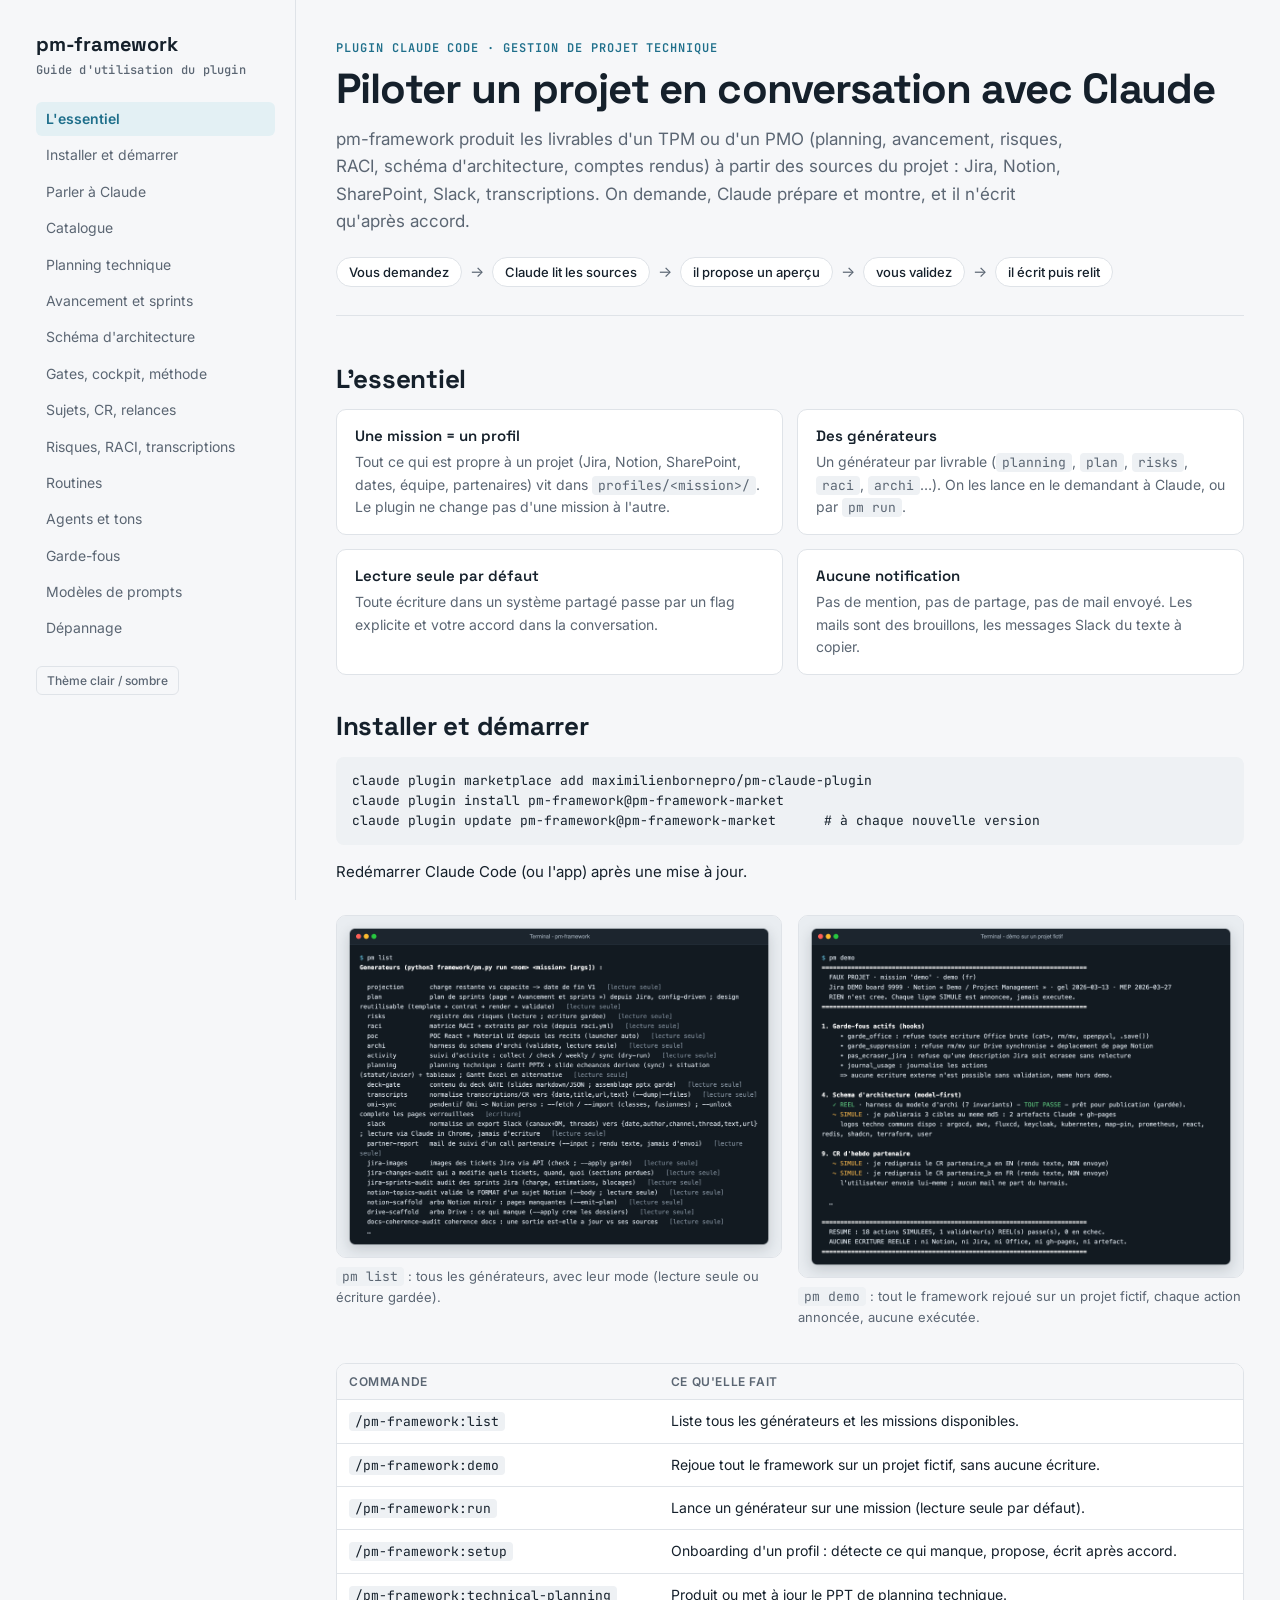
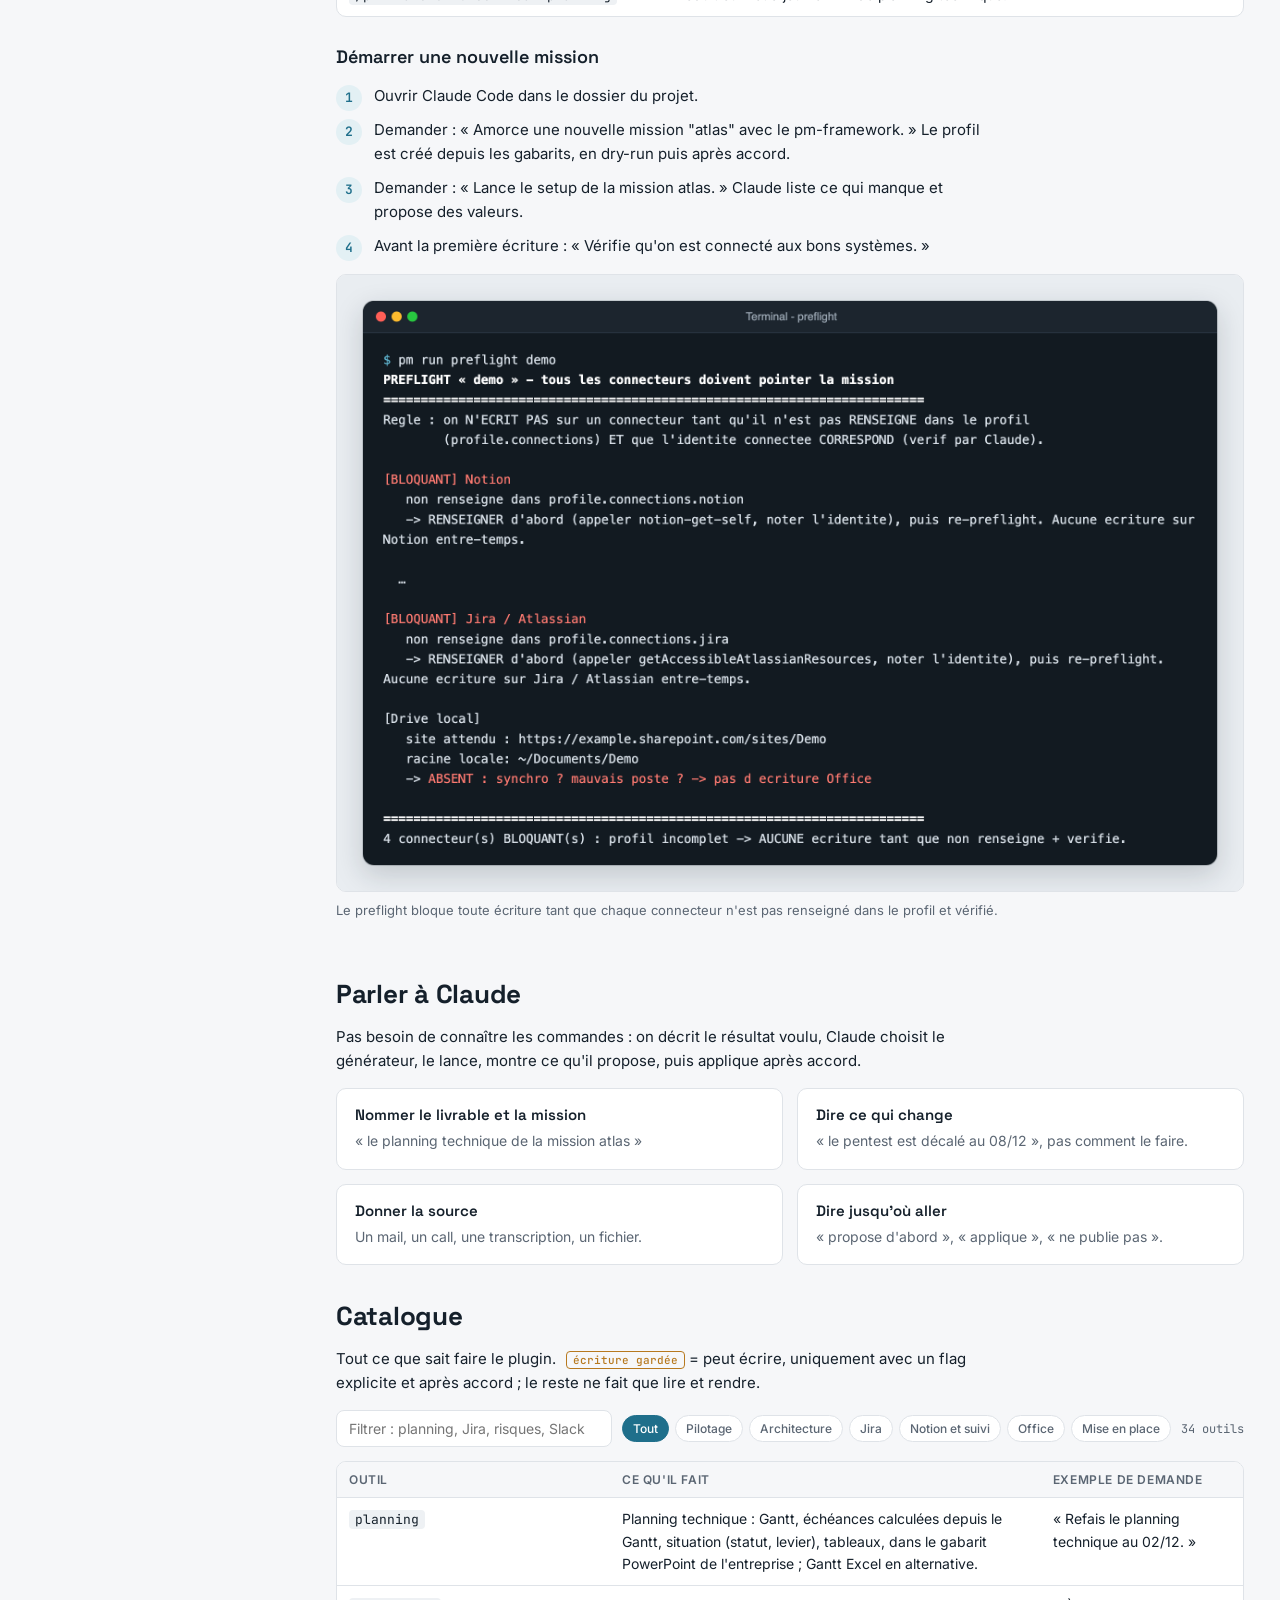
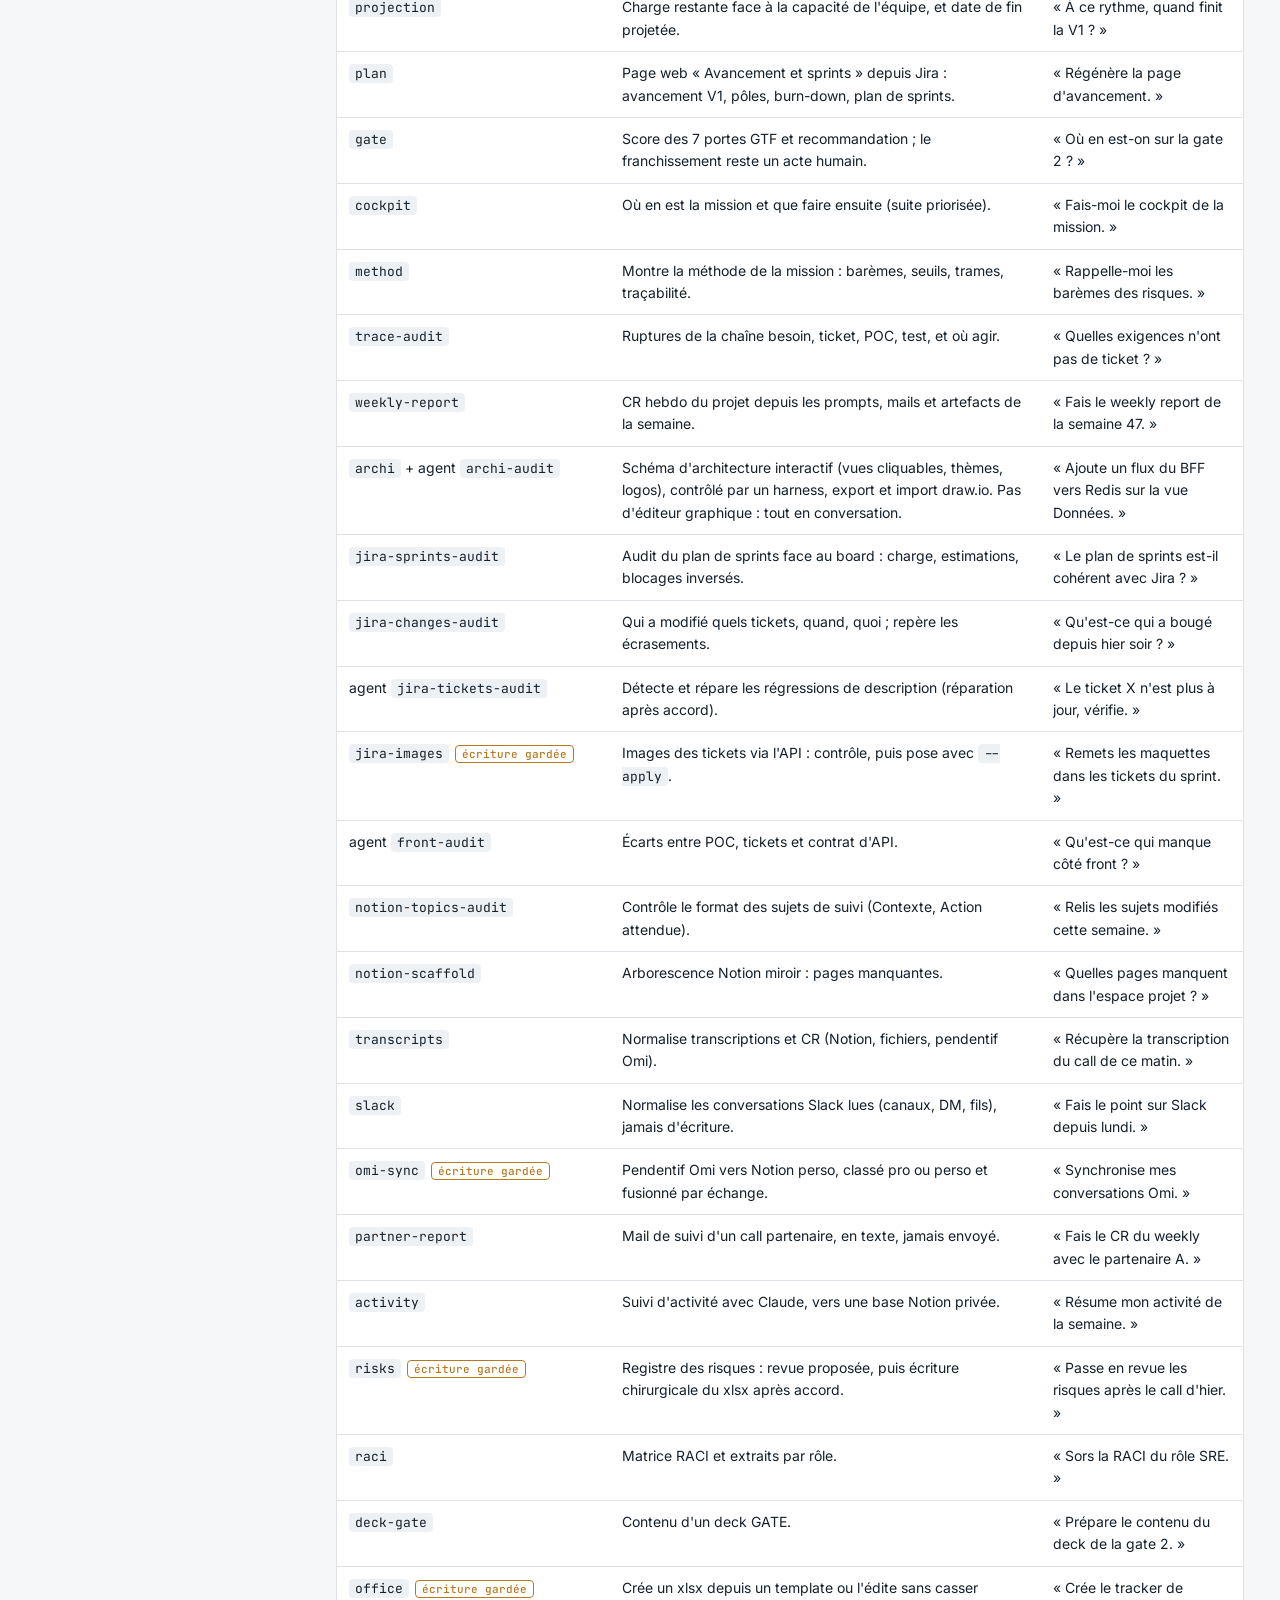
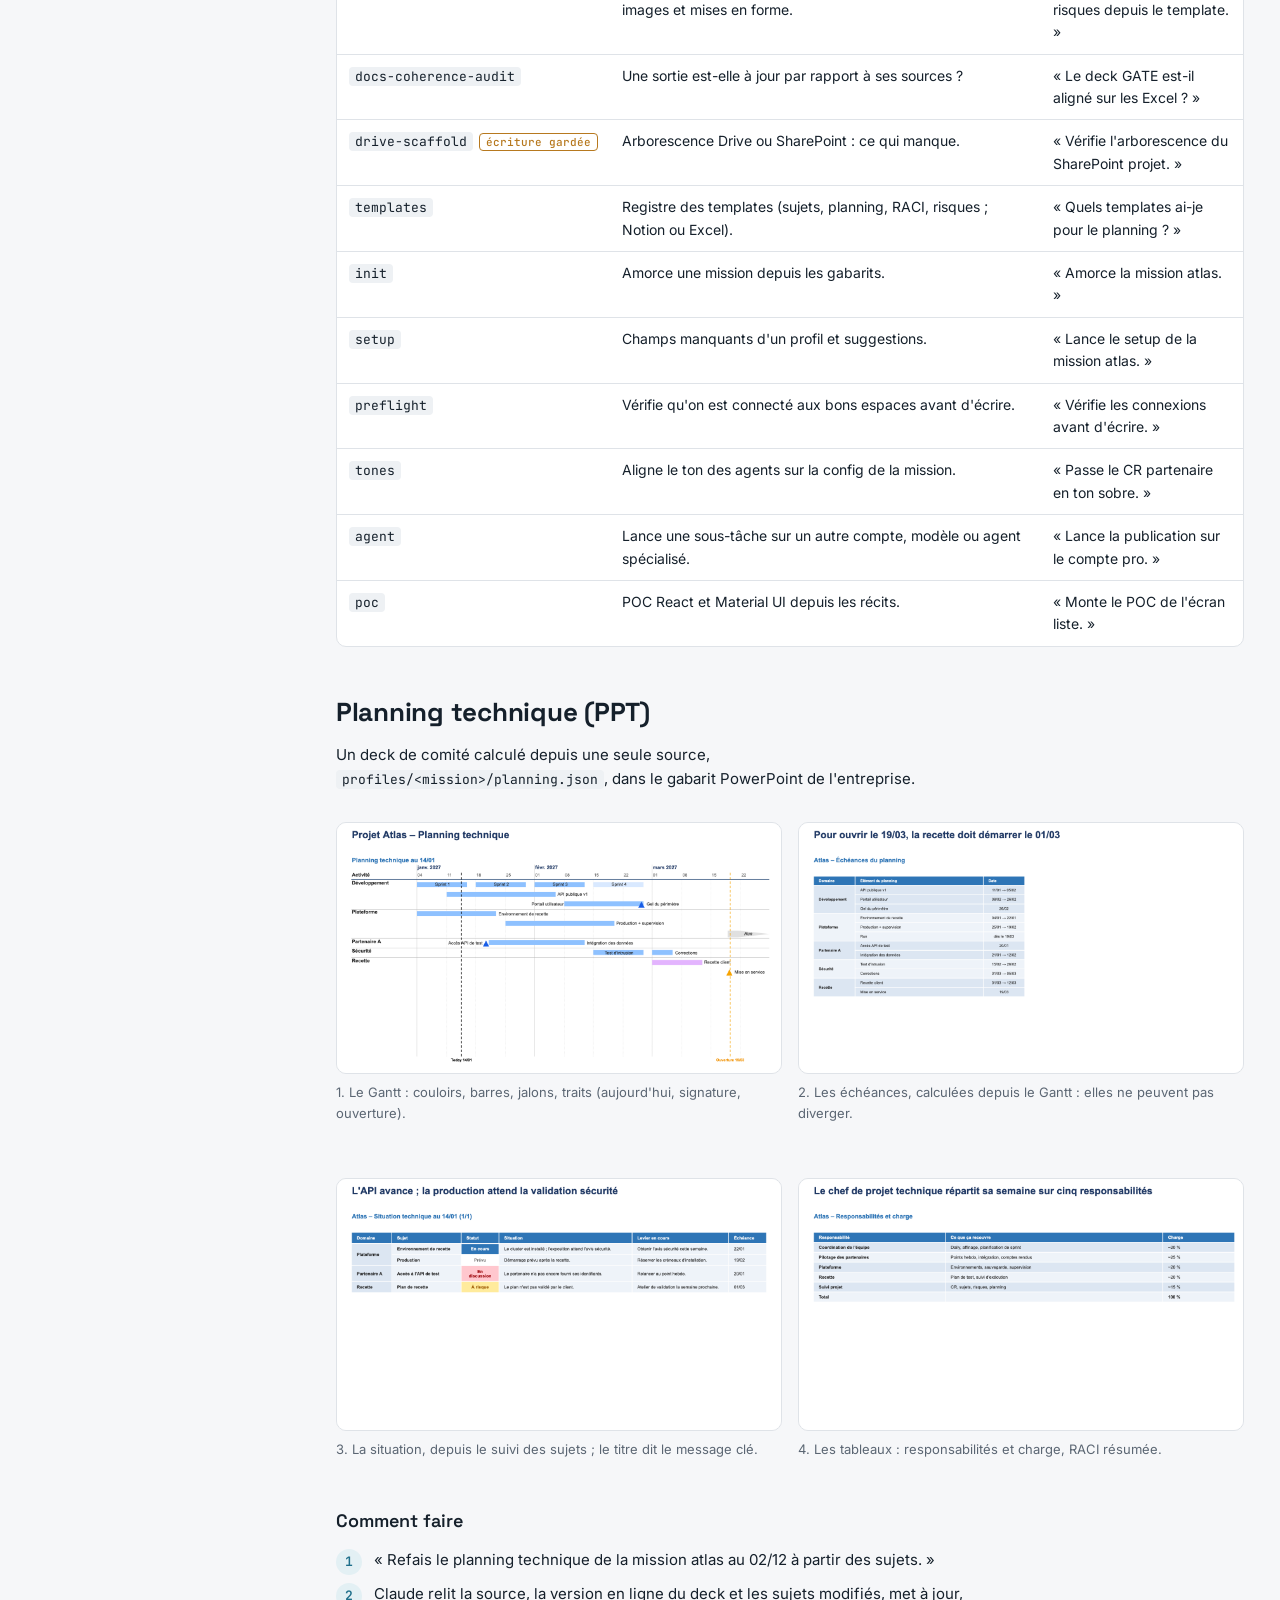
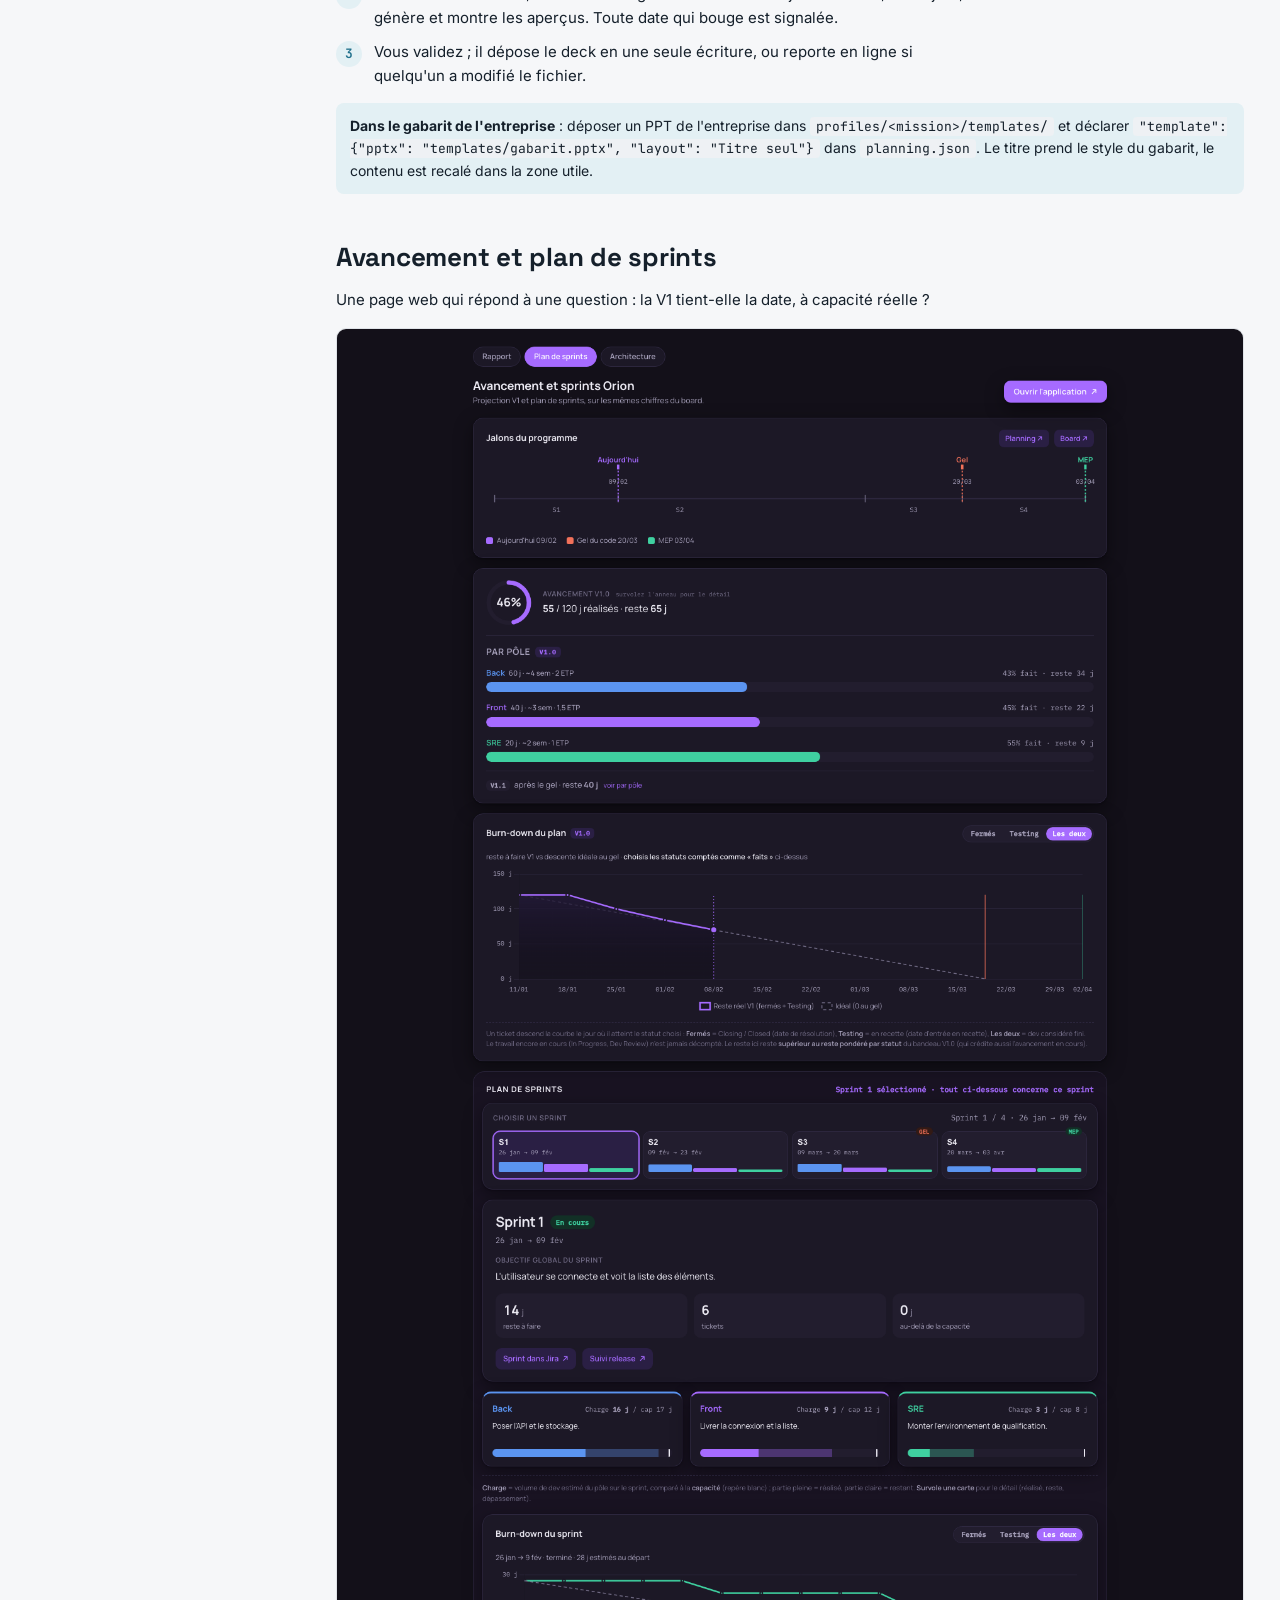
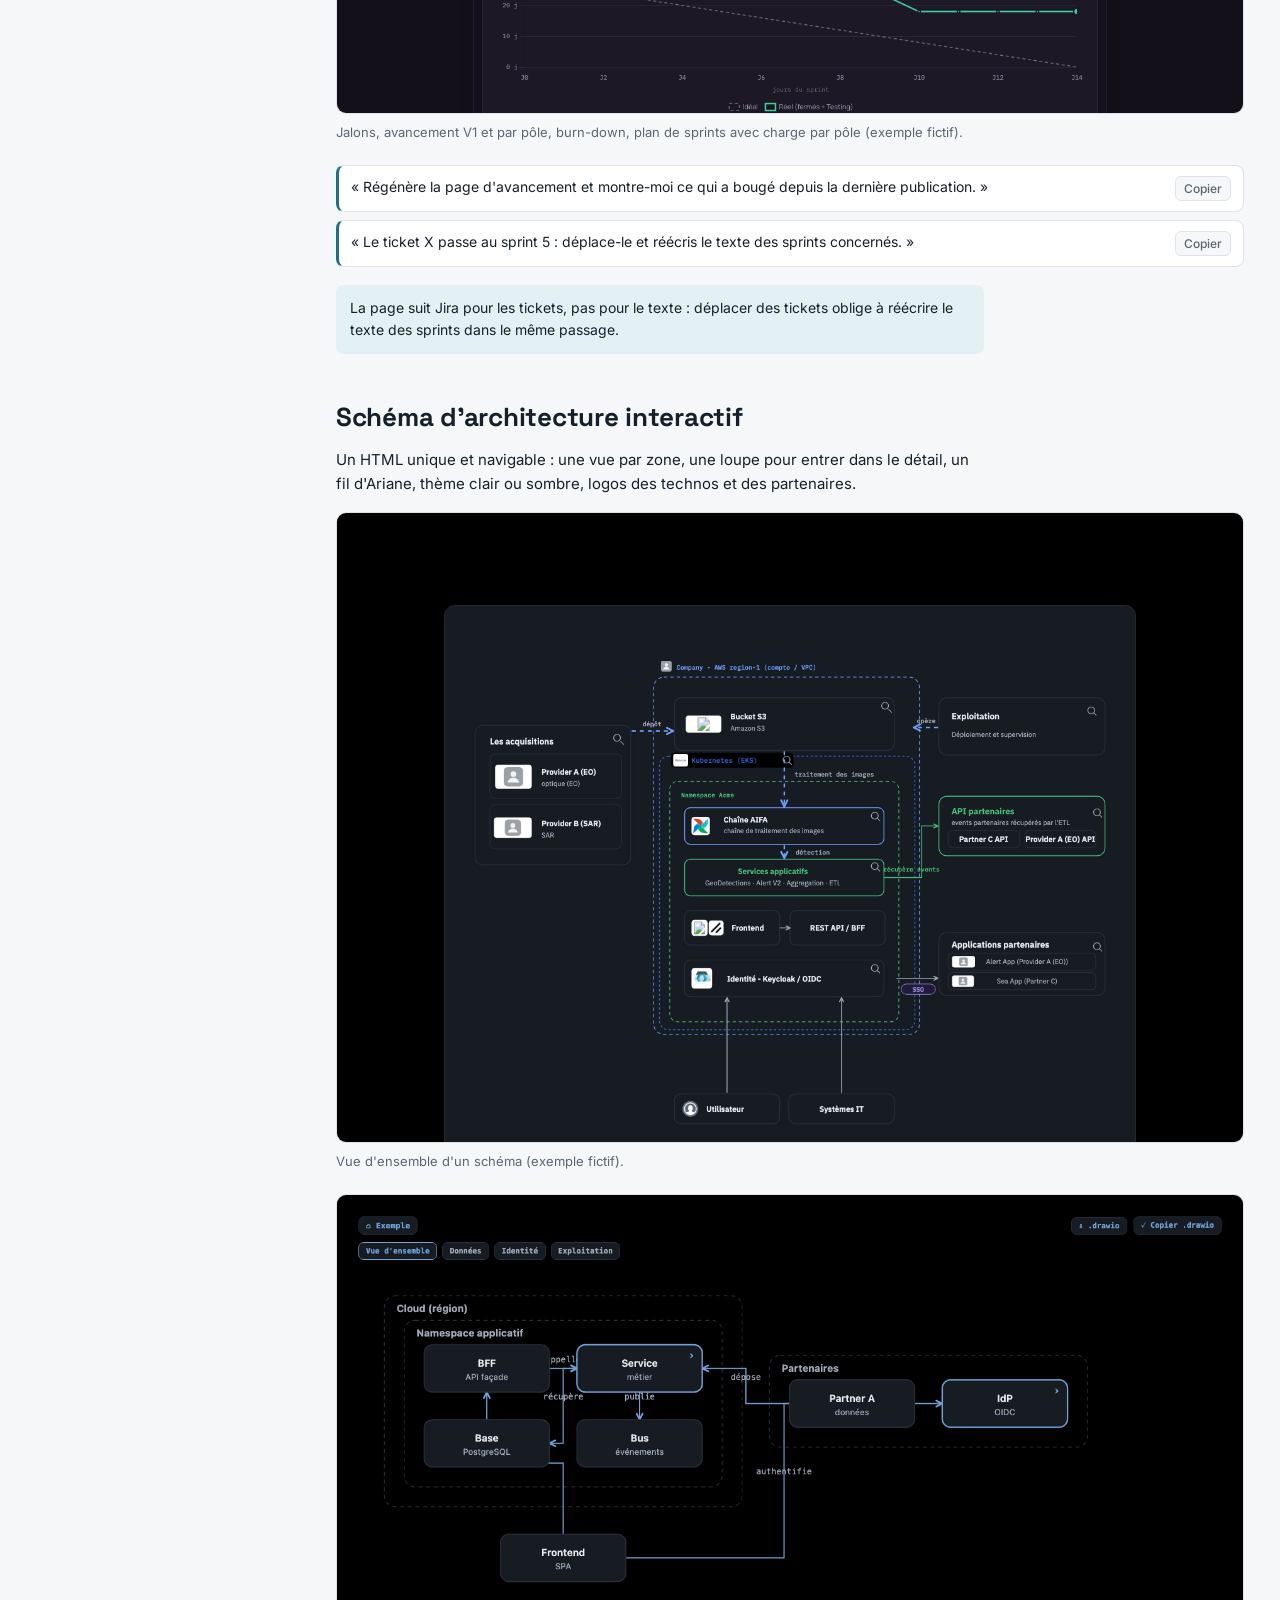
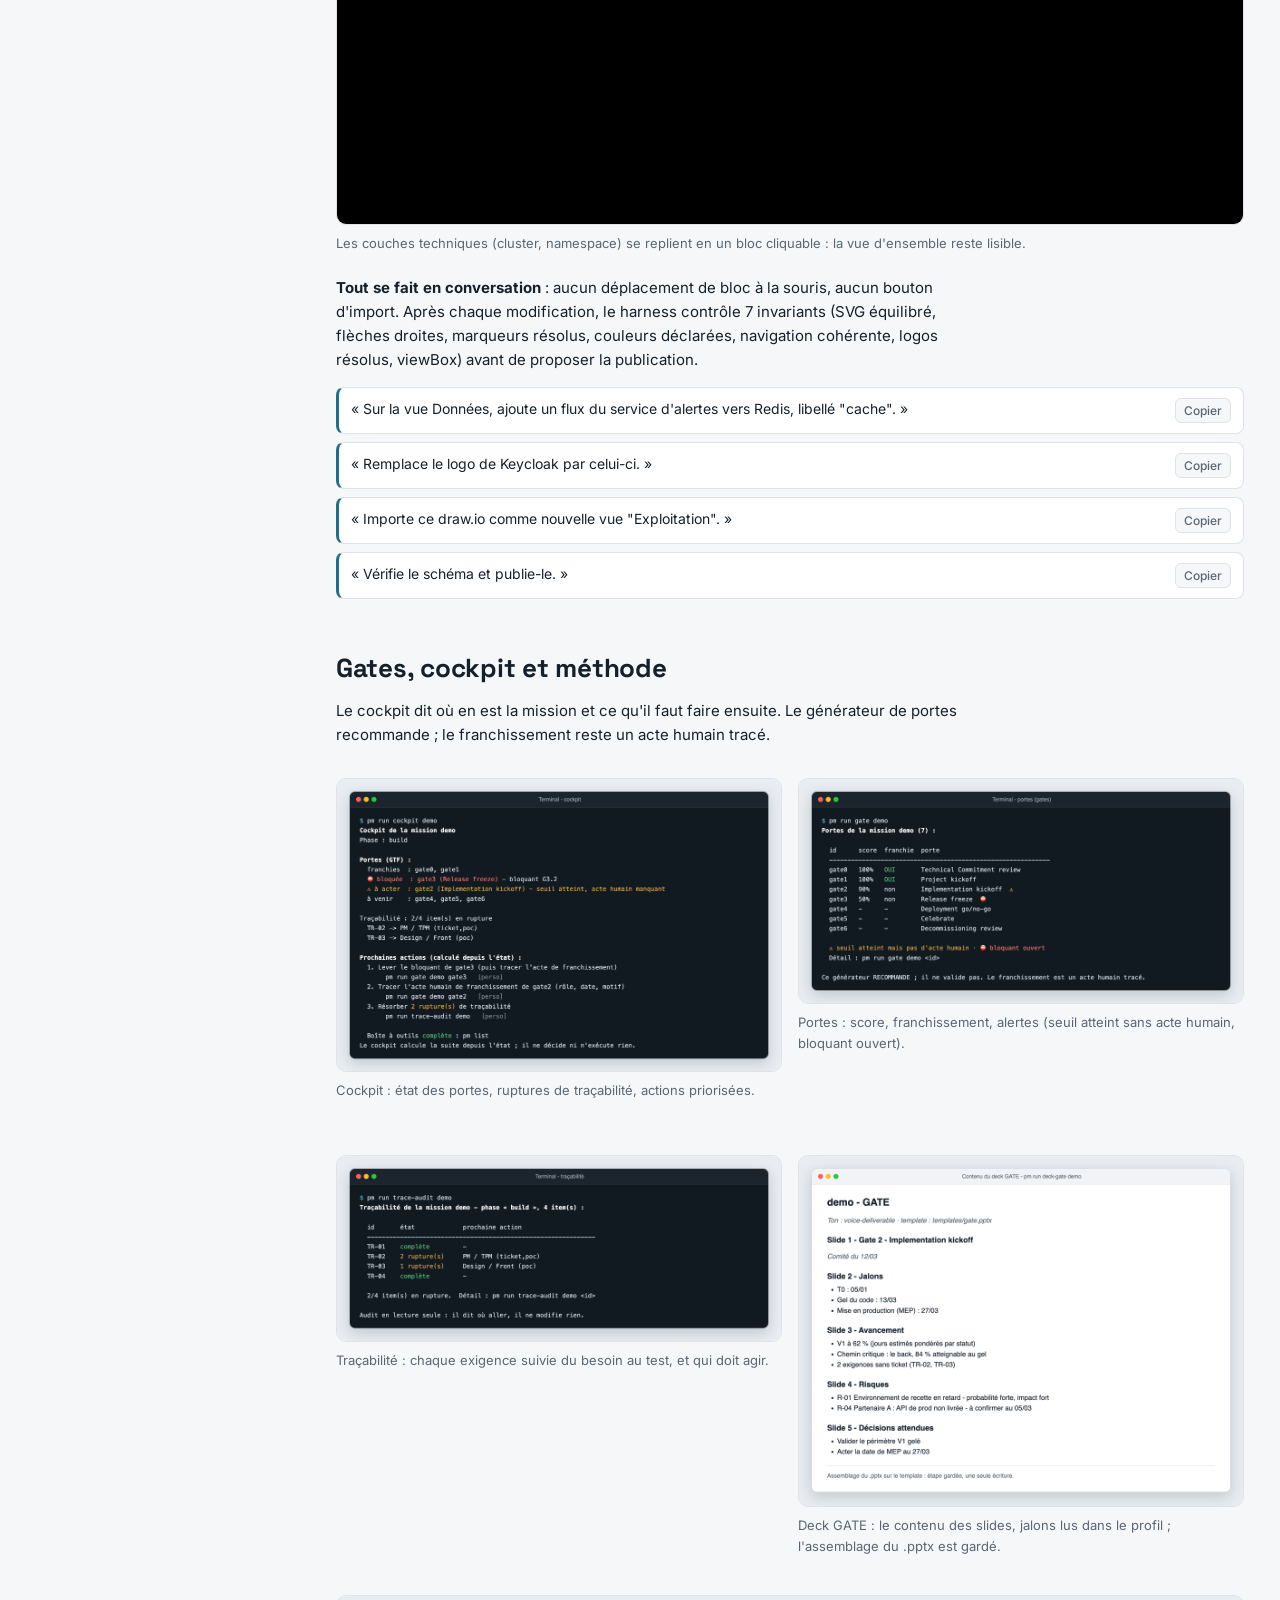
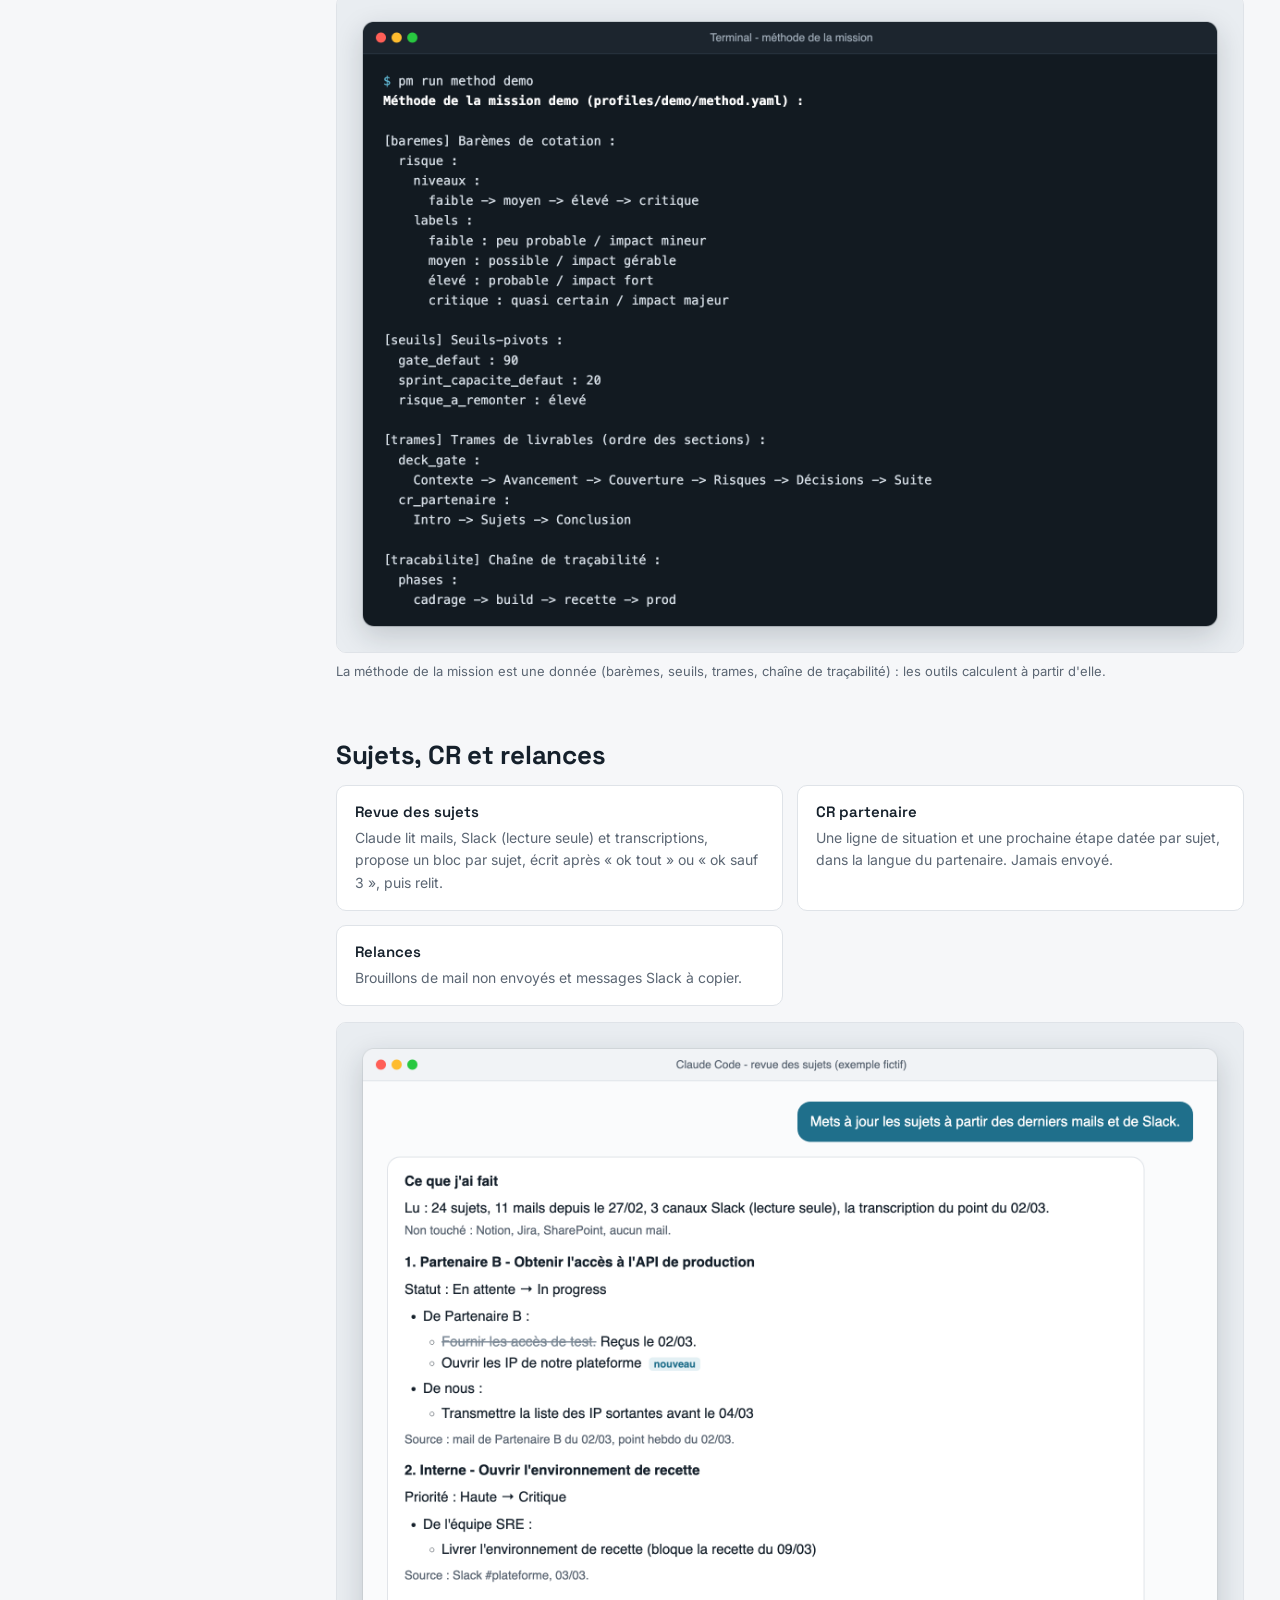
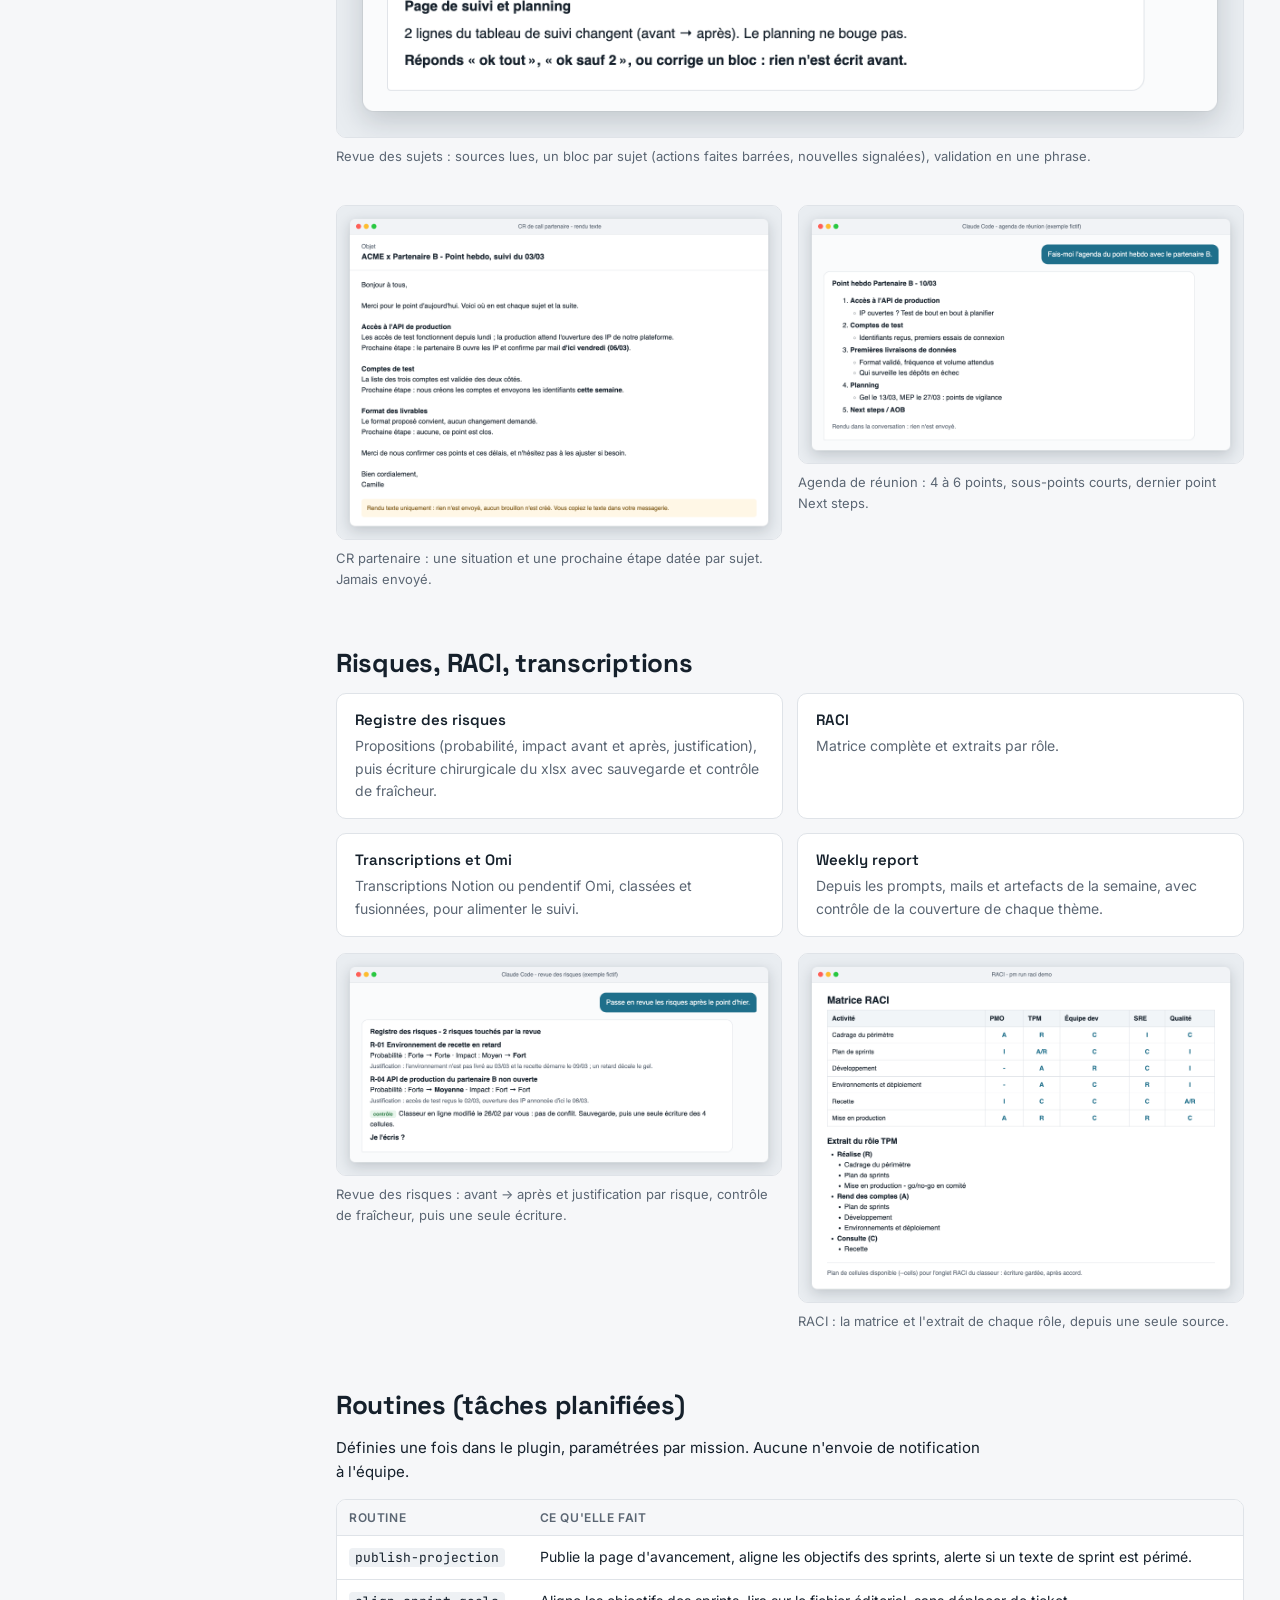
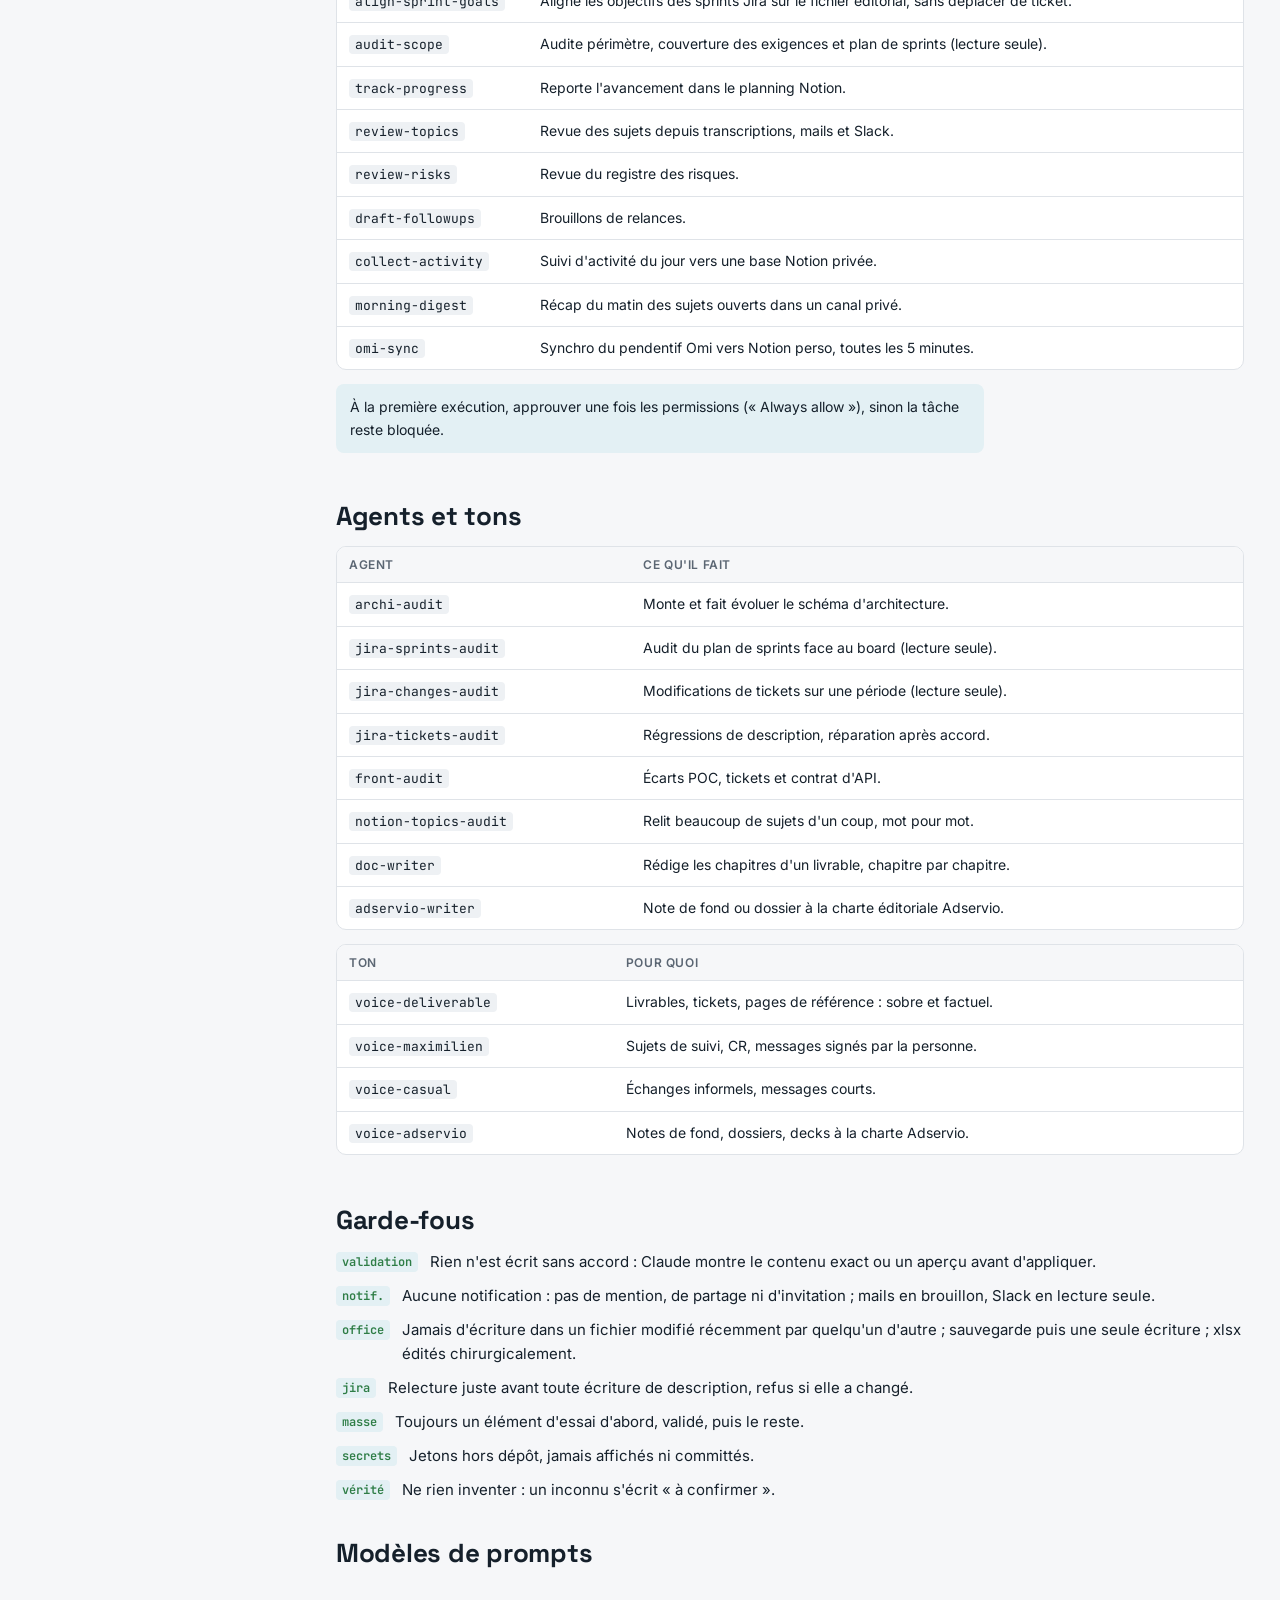
==== commit 50e7bc26: "Guide : 13 captures des fonctionnalités (cockpit, gates, traçabilité, méthode, preflight, RACI, deck" ====
--- a/docs/index.html
+++ b/docs/index.html
@@ -74,6 +74,7 @@
 .chips button[aria-pressed="true"]{background:var(--accent);border-color:var(--accent);color:#fff}
 .count{font:12px var(--mono);color:var(--muted)}
 figure{margin:16px 0 22px}
+figure a{display:block;cursor:zoom-in}
 figure img{display:block;width:100%;height:auto;border:1px solid var(--line);border-radius:10px;background:var(--surface)}
 figcaption{font-size:13px;color:var(--muted);margin-top:8px}
 .shots{display:grid;grid-template-columns:repeat(auto-fit,minmax(300px,1fr));gap:16px}
@@ -110,7 +111,7 @@
     <li><a href="#planning">Planning technique</a></li>
     <li><a href="#avancement">Avancement et sprints</a></li>
     <li><a href="#archi">Schéma d'architecture</a></li>
-    <li><a href="#gates">Gates et cockpit</a></li>
+    <li><a href="#gates">Gates, cockpit, méthode</a></li>
     <li><a href="#suivi">Sujets, CR, relances</a></li>
     <li><a href="#autres">Risques, RACI, transcriptions</a></li>
     <li><a href="#routines">Routines</a></li>
@@ -150,6 +151,10 @@
 claude plugin install pm-framework@pm-framework-market
 claude plugin update pm-framework@pm-framework-market      # à chaque nouvelle version</code></pre>
   <p>Redémarrer Claude Code (ou l'app) après une mise à jour.</p>
+  <div class="shots">
+    <figure><a href="img/cmd-list.png" target="_blank" rel="noopener" title="Agrandir"><img src="img/cmd-list.png" alt="Sortie de pm list : la liste des générateurs" loading="lazy"></a><figcaption><code>pm list</code> : tous les générateurs, avec leur mode (lecture seule ou écriture gardée).</figcaption></figure>
+    <figure><a href="img/cmd-demo.png" target="_blank" rel="noopener" title="Agrandir"><img src="img/cmd-demo.png" alt="Sortie de pm demo : actions simulées sur un projet fictif" loading="lazy"></a><figcaption><code>pm demo</code> : tout le framework rejoué sur un projet fictif, chaque action annoncée, aucune exécutée.</figcaption></figure>
+  </div>
   <div class="tablebox"><table>
     <thead><tr><th>Commande</th><th>Ce qu'elle fait</th></tr></thead>
     <tbody>
@@ -167,6 +172,7 @@
     <li>Demander : « Lance le setup de la mission atlas. » Claude liste ce qui manque et propose des valeurs.</li>
     <li>Avant la première écriture : « Vérifie qu'on est connecté aux bons systèmes. »</li>
   </ol>
+  <figure><a href="img/cmd-preflight.png" target="_blank" rel="noopener" title="Agrandir"><img src="img/cmd-preflight.png" alt="Sortie du preflight : connecteurs bloquants tant que le profil n'est pas renseigné" loading="lazy"></a><figcaption>Le preflight bloque toute écriture tant que chaque connecteur n'est pas renseigné dans le profil et vérifié.</figcaption></figure>
 </section>
 
 <section id="parler">
@@ -242,10 +248,10 @@
   <h2>Planning technique (PPT)</h2>
   <p>Un deck de comité calculé depuis une seule source, <code>profiles/&lt;mission&gt;/planning.json</code>, dans le gabarit PowerPoint de l'entreprise.</p>
   <div class="shots">
-    <figure><img src="img/planning-gantt.png" alt="Slide Gantt : couloirs, barres, jalons et traits verticaux"><figcaption>1. Le Gantt : couloirs, barres, jalons, traits (aujourd'hui, signature, ouverture).</figcaption></figure>
-    <figure><img src="img/planning-echeances.png" alt="Slide des échéances en deux tableaux"><figcaption>2. Les échéances, calculées depuis le Gantt : elles ne peuvent pas diverger.</figcaption></figure>
-    <figure><img src="img/planning-situation.png" alt="Slide de situation : domaine, sujet, statut, situation, levier, échéance"><figcaption>3. La situation, depuis le suivi des sujets ; le titre dit le message clé.</figcaption></figure>
-    <figure><img src="img/planning-tableau.png" alt="Slide tableau des responsabilités"><figcaption>4. Les tableaux : responsabilités et charge, RACI résumée.</figcaption></figure>
+    <figure><a href="img/planning-gantt.png" target="_blank" rel="noopener" title="Agrandir"><img src="img/planning-gantt.png" alt="Slide Gantt : couloirs, barres, jalons et traits verticaux"></a><figcaption>1. Le Gantt : couloirs, barres, jalons, traits (aujourd'hui, signature, ouverture).</figcaption></figure>
+    <figure><a href="img/planning-echeances.png" target="_blank" rel="noopener" title="Agrandir"><img src="img/planning-echeances.png" alt="Slide des échéances en deux tableaux"></a><figcaption>2. Les échéances, calculées depuis le Gantt : elles ne peuvent pas diverger.</figcaption></figure>
+    <figure><a href="img/planning-situation.png" target="_blank" rel="noopener" title="Agrandir"><img src="img/planning-situation.png" alt="Slide de situation : domaine, sujet, statut, situation, levier, échéance"></a><figcaption>3. La situation, depuis le suivi des sujets ; le titre dit le message clé.</figcaption></figure>
+    <figure><a href="img/planning-tableau.png" target="_blank" rel="noopener" title="Agrandir"><img src="img/planning-tableau.png" alt="Slide tableau des responsabilités"></a><figcaption>4. Les tableaux : responsabilités et charge, RACI résumée.</figcaption></figure>
   </div>
   <h3>Comment faire</h3>
   <ol class="steps">
@@ -259,7 +265,7 @@
 <section id="avancement">
   <h2>Avancement et plan de sprints</h2>
   <p>Une page web qui répond à une question : la V1 tient-elle la date, à capacité réelle ?</p>
-  <figure><img src="img/plan-avancement.png" alt="Page Avancement et sprints : jalons, avancement par pôle, burn-down, plan de sprints"><figcaption>Jalons, avancement V1 et par pôle, burn-down, plan de sprints avec charge par pôle (exemple fictif).</figcaption></figure>
+  <figure><a href="img/plan-avancement.png" target="_blank" rel="noopener" title="Agrandir"><img src="img/plan-avancement.png" alt="Page Avancement et sprints : jalons, avancement par pôle, burn-down, plan de sprints"></a><figcaption>Jalons, avancement V1 et par pôle, burn-down, plan de sprints avec charge par pôle (exemple fictif).</figcaption></figure>
   <div class="prompts">
     <div class="prompt"><q>Régénère la page d'avancement et montre-moi ce qui a bougé depuis la dernière publication.</q><button type="button">Copier</button></div>
     <div class="prompt"><q>Le ticket X passe au sprint 5 : déplace-le et réécris le texte des sprints concernés.</q><button type="button">Copier</button></div>
@@ -270,7 +276,8 @@
 <section id="archi">
   <h2>Schéma d'architecture interactif</h2>
   <p>Un HTML unique et navigable : une vue par zone, une loupe pour entrer dans le détail, un fil d'Ariane, thème clair ou sombre, logos des technos et des partenaires.</p>
-  <figure><img src="img/archi-showcase.png" alt="Schéma d'architecture interactif avec zones, flux et logos"><figcaption>Vue d'ensemble d'un schéma (exemple fictif).</figcaption></figure>
+  <figure><a href="img/archi-showcase.png" target="_blank" rel="noopener" title="Agrandir"><img src="img/archi-showcase.png" alt="Schéma d'architecture interactif avec zones, flux et logos"></a><figcaption>Vue d'ensemble d'un schéma (exemple fictif).</figcaption></figure>
+  <figure><a href="img/archi-vue-ensemble.png" target="_blank" rel="noopener" title="Agrandir"><img src="img/archi-vue-ensemble.png" alt="Vue d'ensemble repliée du schéma d'architecture" loading="lazy"></a><figcaption>Les couches techniques (cluster, namespace) se replient en un bloc cliquable : la vue d'ensemble reste lisible.</figcaption></figure>
   <p><b>Tout se fait en conversation</b> : aucun déplacement de bloc à la souris, aucun bouton d'import. Après chaque modification, le harness contrôle 7 invariants (SVG équilibré, flèches droites, marqueurs résolus, couleurs déclarées, navigation cohérente, logos résolus, viewBox) avant de proposer la publication.</p>
   <div class="prompts">
     <div class="prompt"><q>Sur la vue Données, ajoute un flux du service d'alertes vers Redis, libellé "cache".</q><button type="button">Copier</button></div>
@@ -281,19 +288,15 @@
 </section>
 
 <section id="gates">
-  <h2>Gates et cockpit</h2>
-  <pre><code>Cockpit de la mission demo
-Phase : build
-Portes (GTF) :
-  franchies  : gate0, gate1
-  ⛔ bloquée  : gate3 (Release freeze) - bloquant G3.2
-  ⚠ à acter  : gate2 (Implementation kickoff) - seuil atteint, acte humain manquant
-Traçabilité : 2/4 item(s) en rupture
-Prochaines actions :
-  1. Lever le bloquant de gate3
-  2. Tracer l'acte humain de franchissement de gate2
-  3. Résorber 2 rupture(s) de traçabilité</code></pre>
-  <p>Le générateur recommande ; le franchissement d'une porte reste un acte humain tracé.</p>
+  <h2>Gates, cockpit et méthode</h2>
+  <p>Le cockpit dit où en est la mission et ce qu'il faut faire ensuite. Le générateur de portes recommande ; le franchissement reste un acte humain tracé.</p>
+  <div class="shots">
+    <figure><a href="img/cmd-cockpit.png" target="_blank" rel="noopener" title="Agrandir"><img src="img/cmd-cockpit.png" alt="Sortie du cockpit : portes, traçabilité, prochaines actions" loading="lazy"></a><figcaption>Cockpit : état des portes, ruptures de traçabilité, actions priorisées.</figcaption></figure>
+    <figure><a href="img/cmd-gate.png" target="_blank" rel="noopener" title="Agrandir"><img src="img/cmd-gate.png" alt="Sortie de pm run gate : score des 7 portes" loading="lazy"></a><figcaption>Portes : score, franchissement, alertes (seuil atteint sans acte humain, bloquant ouvert).</figcaption></figure>
+    <figure><a href="img/cmd-trace.png" target="_blank" rel="noopener" title="Agrandir"><img src="img/cmd-trace.png" alt="Sortie de trace-audit : exigences en rupture" loading="lazy"></a><figcaption>Traçabilité : chaque exigence suivie du besoin au test, et qui doit agir.</figcaption></figure>
+    <figure><a href="img/deck-gate.png" target="_blank" rel="noopener" title="Agrandir"><img src="img/deck-gate.png" alt="Contenu d'un deck GATE généré" loading="lazy"></a><figcaption>Deck GATE : le contenu des slides, jalons lus dans le profil ; l'assemblage du .pptx est gardé.</figcaption></figure>
+  </div>
+  <figure><a href="img/cmd-method.png" target="_blank" rel="noopener" title="Agrandir"><img src="img/cmd-method.png" alt="Sortie de pm run method : barèmes, seuils, trames" loading="lazy"></a><figcaption>La méthode de la mission est une donnée (barèmes, seuils, trames, chaîne de traçabilité) : les outils calculent à partir d'elle.</figcaption></figure>
 </section>
 
 <section id="suivi">
@@ -302,6 +305,11 @@
     <div class="card"><h4>Revue des sujets</h4><p>Claude lit mails, Slack (lecture seule) et transcriptions, propose un bloc par sujet, écrit après « ok tout » ou « ok sauf 3 », puis relit.</p></div>
     <div class="card"><h4>CR partenaire</h4><p>Une ligne de situation et une prochaine étape datée par sujet, dans la langue du partenaire. Jamais envoyé.</p></div>
     <div class="card"><h4>Relances</h4><p>Brouillons de mail non envoyés et messages Slack à copier.</p></div>
+  </div>
+  <figure><a href="img/revue-sujets.png" target="_blank" rel="noopener" title="Agrandir"><img src="img/revue-sujets.png" alt="Proposition de revue des sujets dans la conversation" loading="lazy"></a><figcaption>Revue des sujets : sources lues, un bloc par sujet (actions faites barrées, nouvelles signalées), validation en une phrase.</figcaption></figure>
+  <div class="shots">
+    <figure><a href="img/cr-partenaire.png" target="_blank" rel="noopener" title="Agrandir"><img src="img/cr-partenaire.png" alt="Mail de suivi d'un call partenaire" loading="lazy"></a><figcaption>CR partenaire : une situation et une prochaine étape datée par sujet. Jamais envoyé.</figcaption></figure>
+    <figure><a href="img/agenda.png" target="_blank" rel="noopener" title="Agrandir"><img src="img/agenda.png" alt="Agenda de réunion proposé dans la conversation" loading="lazy"></a><figcaption>Agenda de réunion : 4 à 6 points, sous-points courts, dernier point Next steps.</figcaption></figure>
   </div>
 </section>
 
@@ -312,6 +320,10 @@
     <div class="card"><h4>RACI</h4><p>Matrice complète et extraits par rôle.</p></div>
     <div class="card"><h4>Transcriptions et Omi</h4><p>Transcriptions Notion ou pendentif Omi, classées et fusionnées, pour alimenter le suivi.</p></div>
     <div class="card"><h4>Weekly report</h4><p>Depuis les prompts, mails et artefacts de la semaine, avec contrôle de la couverture de chaque thème.</p></div>
+  </div>
+  <div class="shots">
+    <figure><a href="img/revue-risques.png" target="_blank" rel="noopener" title="Agrandir"><img src="img/revue-risques.png" alt="Proposition de mise à jour du registre des risques" loading="lazy"></a><figcaption>Revue des risques : avant → après et justification par risque, contrôle de fraîcheur, puis une seule écriture.</figcaption></figure>
+    <figure><a href="img/raci.png" target="_blank" rel="noopener" title="Agrandir"><img src="img/raci.png" alt="Matrice RACI et extrait par rôle" loading="lazy"></a><figcaption>RACI : la matrice et l'extrait de chaque rôle, depuis une seule source.</figcaption></figure>
   </div>
 </section>
 
@@ -423,7 +435,7 @@
       <tr><td>Slack non lu</td><td>L'extension Chrome doit être connectée dans le profil où Slack est ouvert.</td></tr>
     </tbody>
   </table></div>
-  <footer>Guide du plugin pm-framework. Version texte : <code>docs/GUIDE.md</code>. Les captures viennent de projets fictifs.</footer>
+  <footer>Guide du plugin pm-framework. Version texte : <code>docs/GUIDE.md</code>. Toutes les captures viennent du projet fictif « demo » livré avec le plugin.</footer>
 </section>
 </main>
 </div>
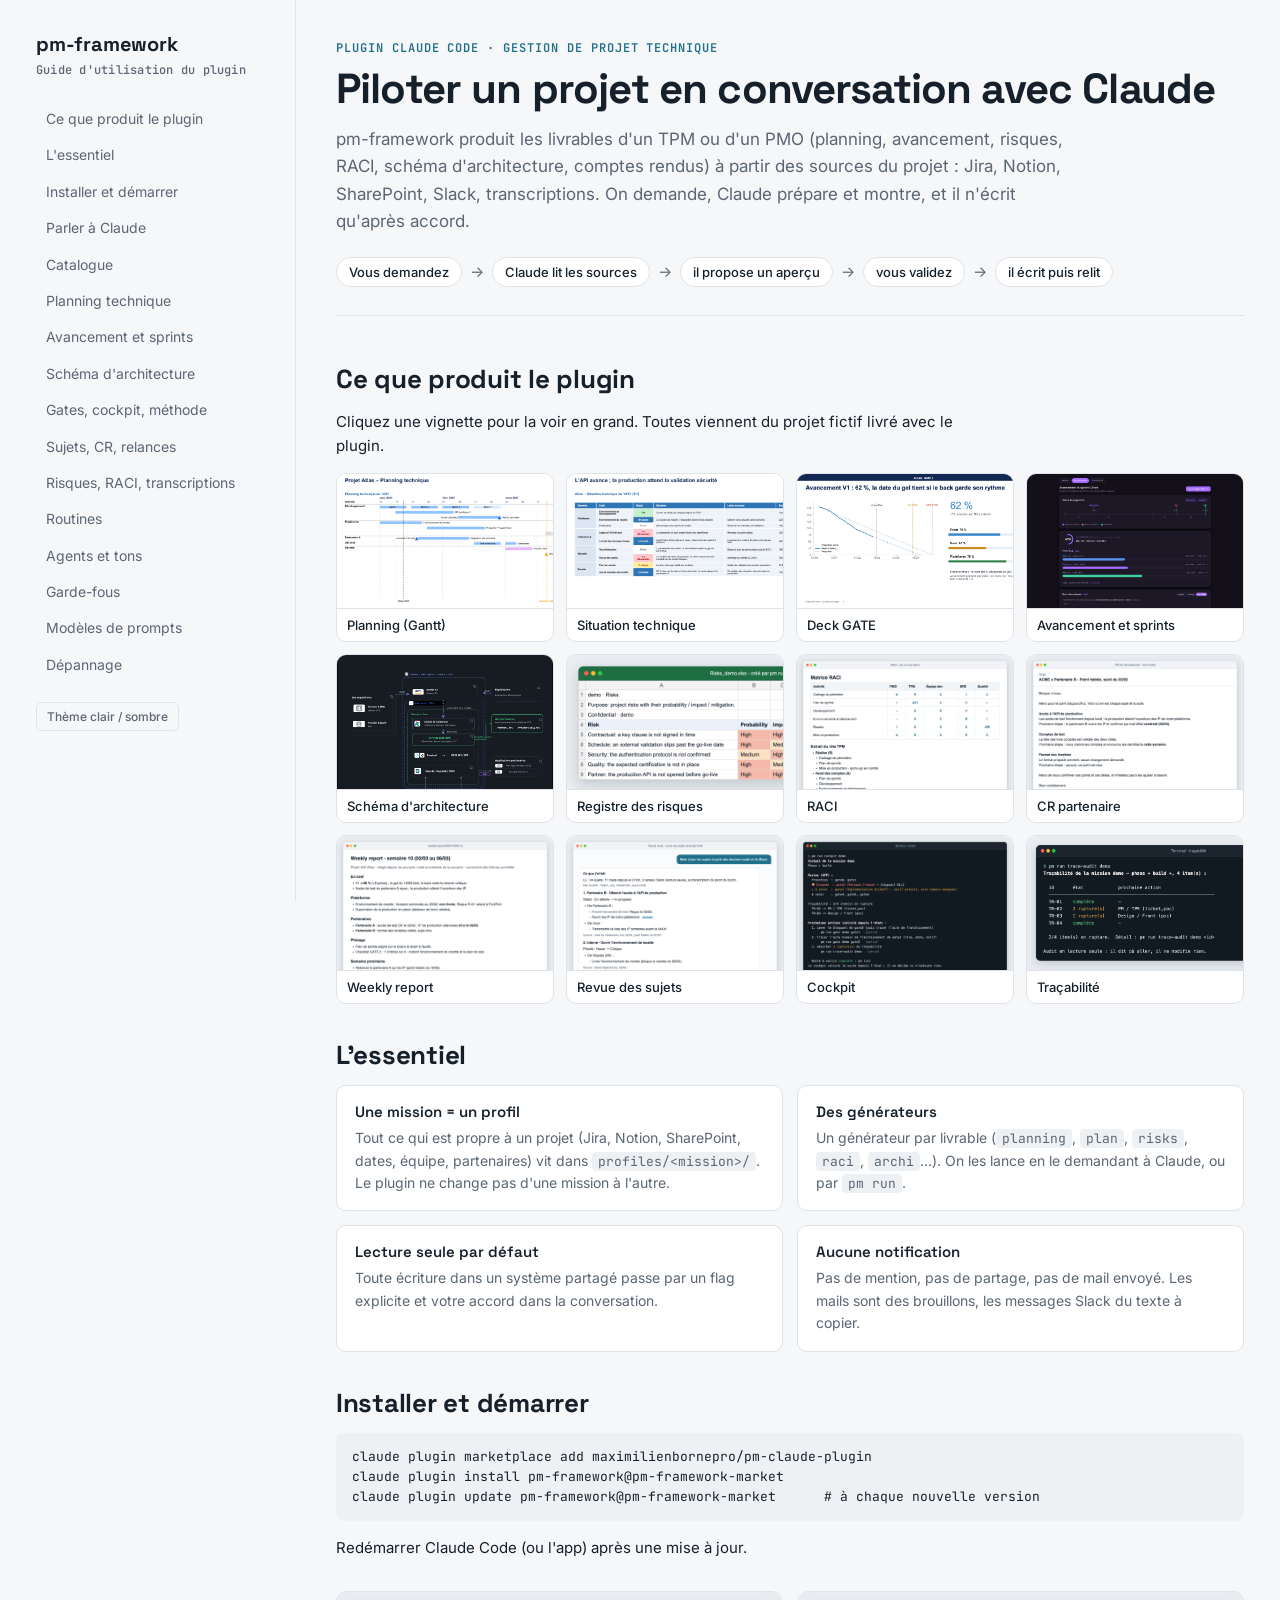
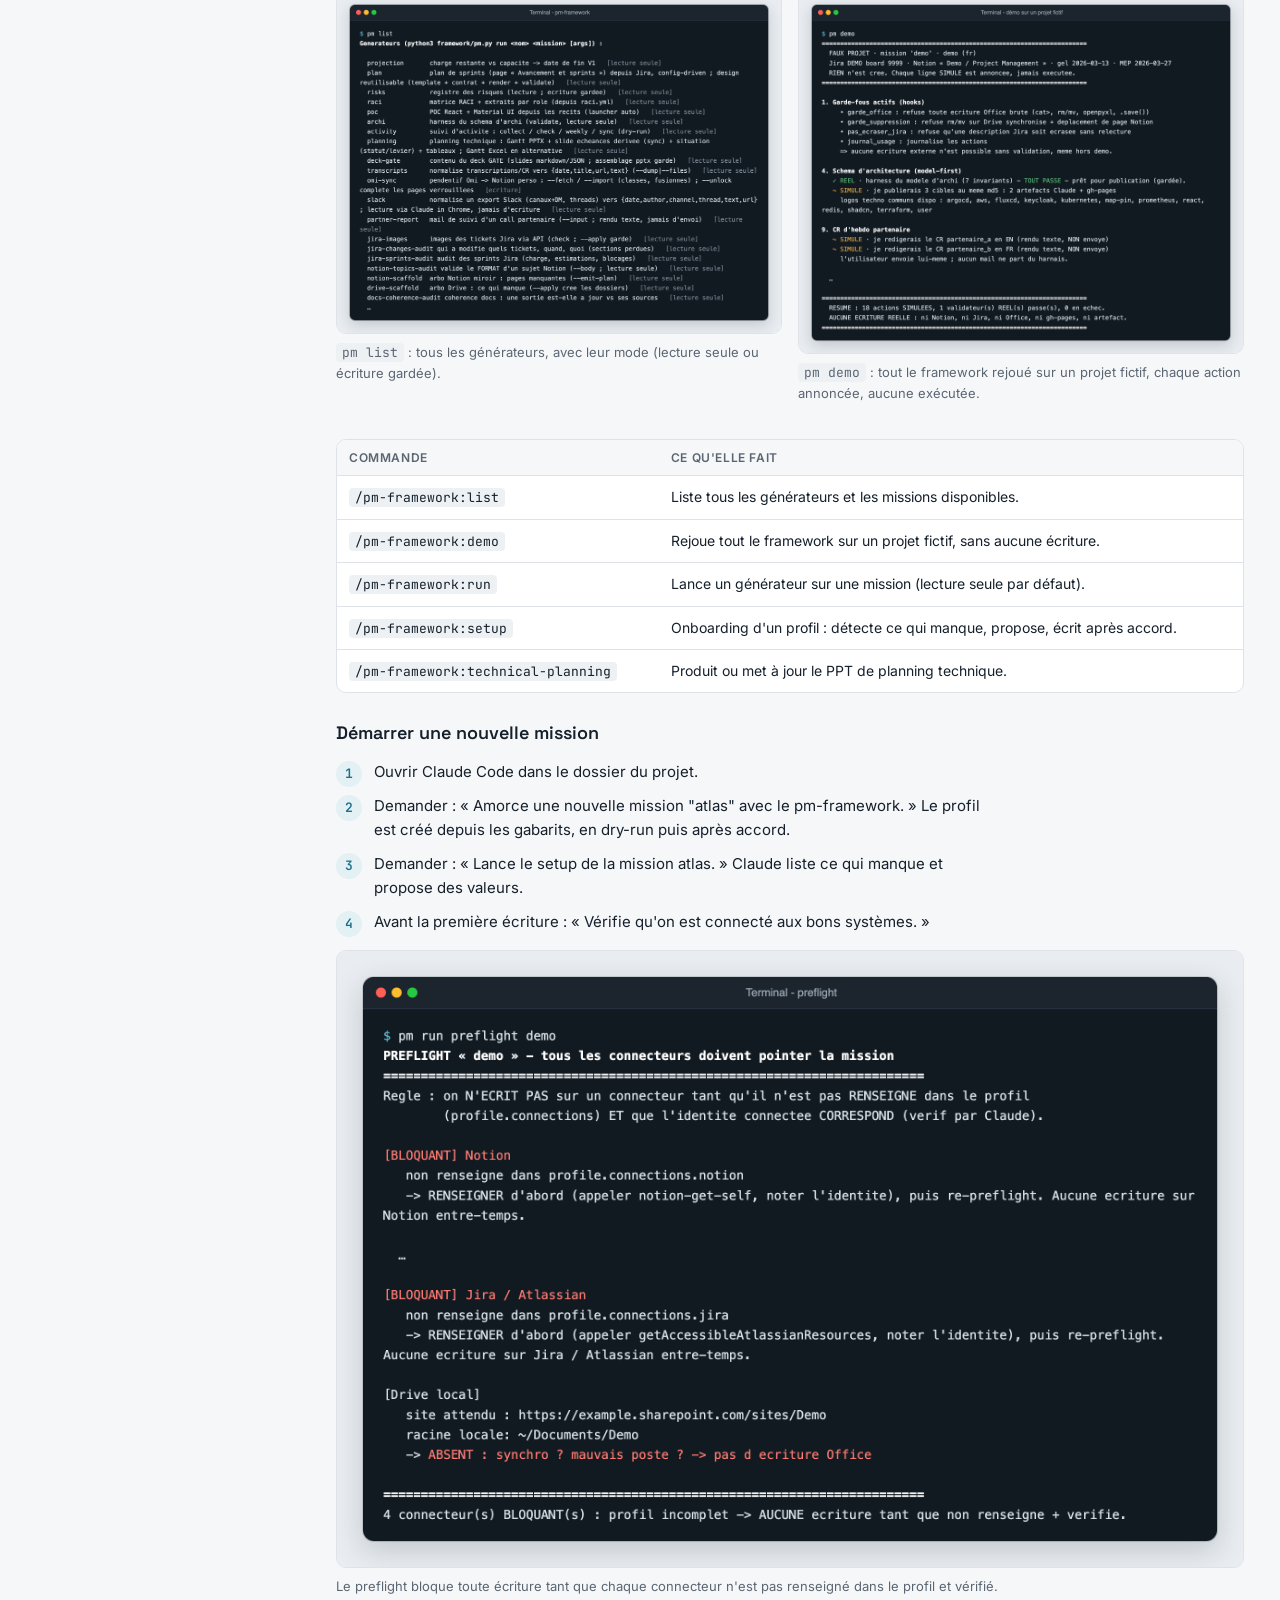
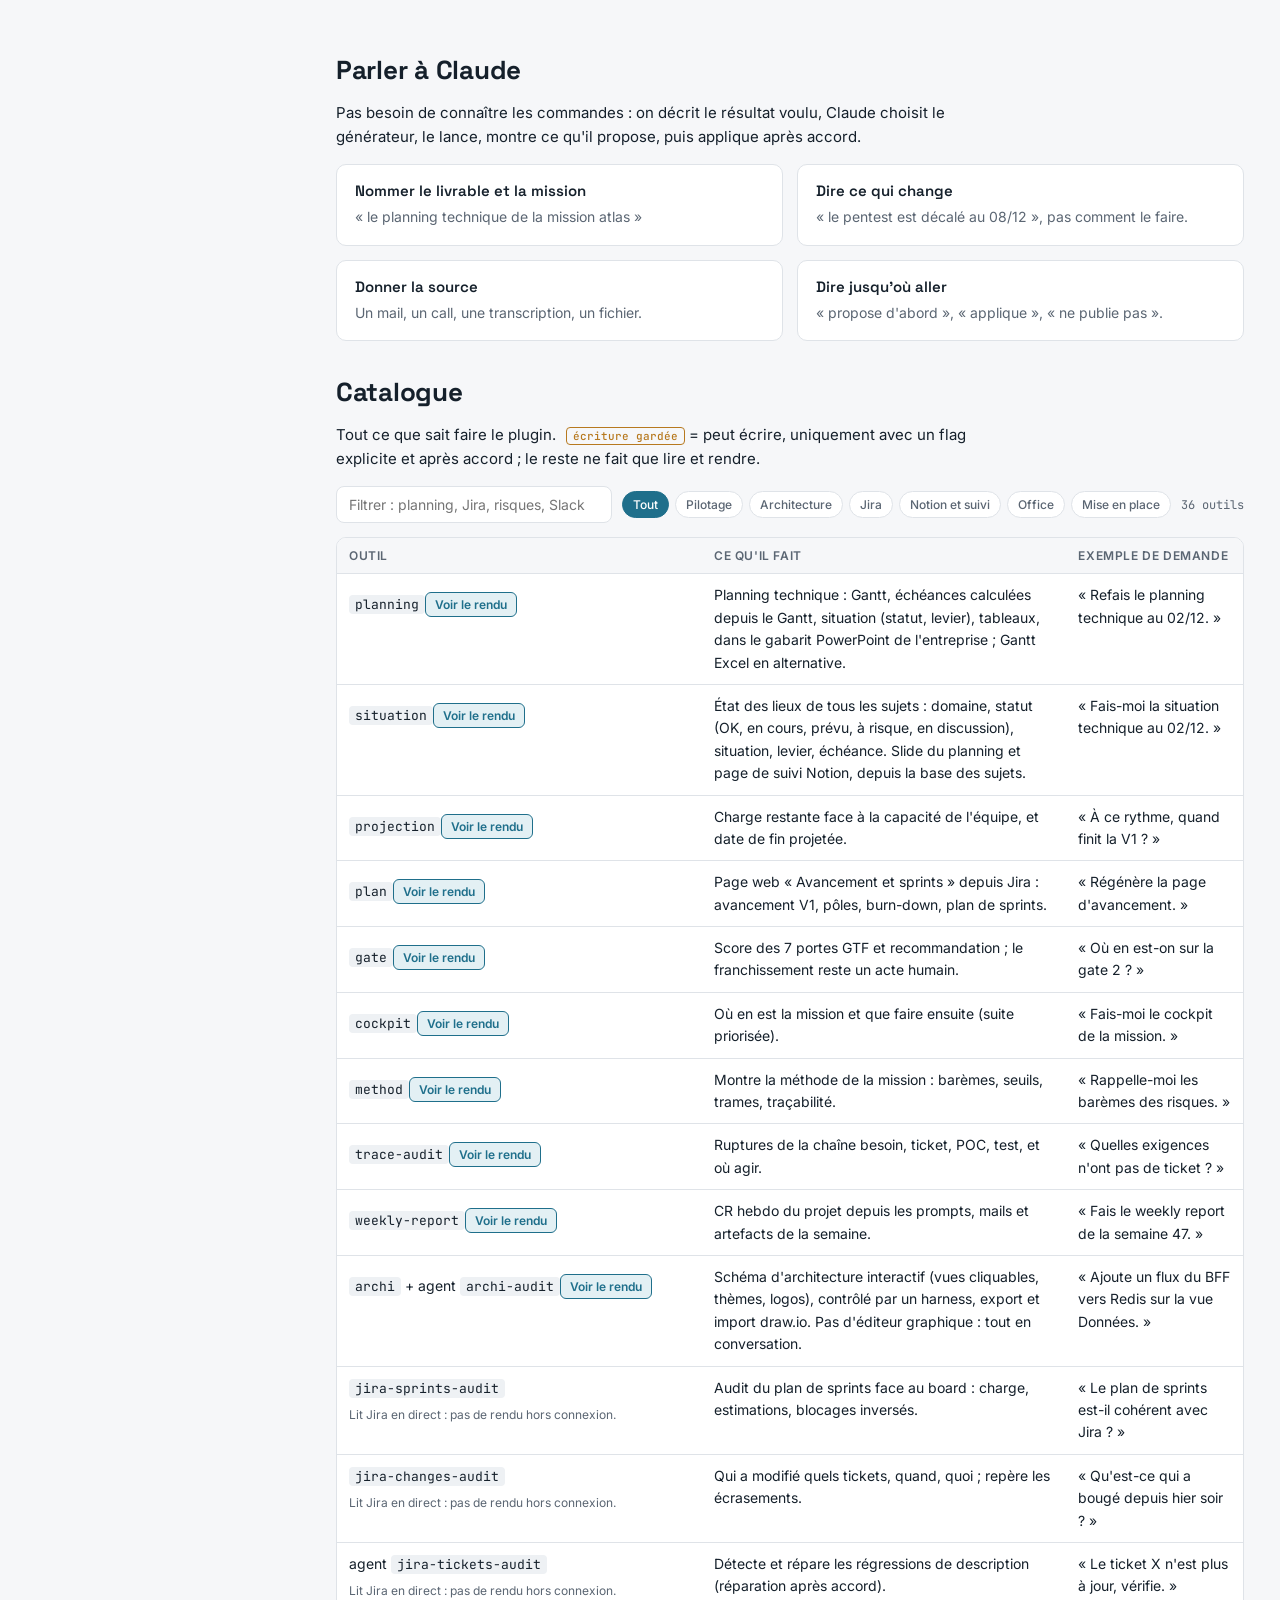
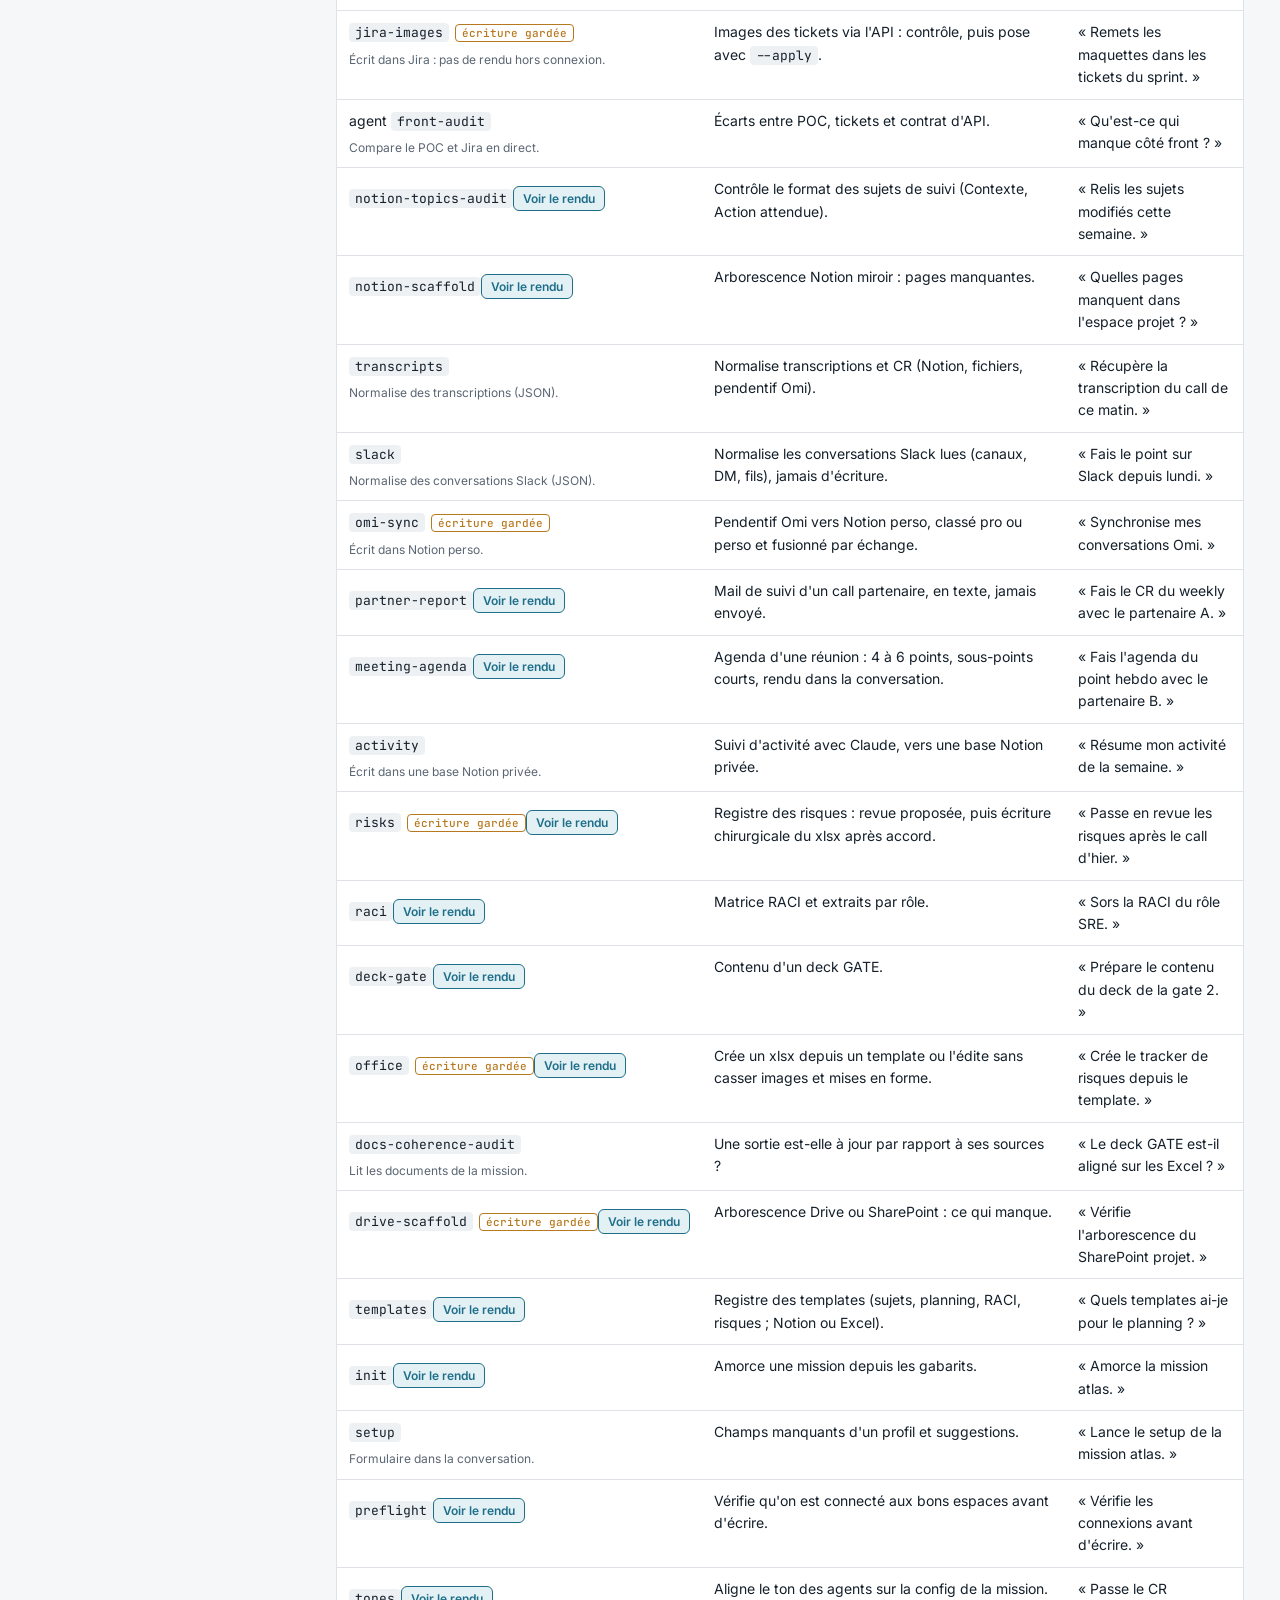
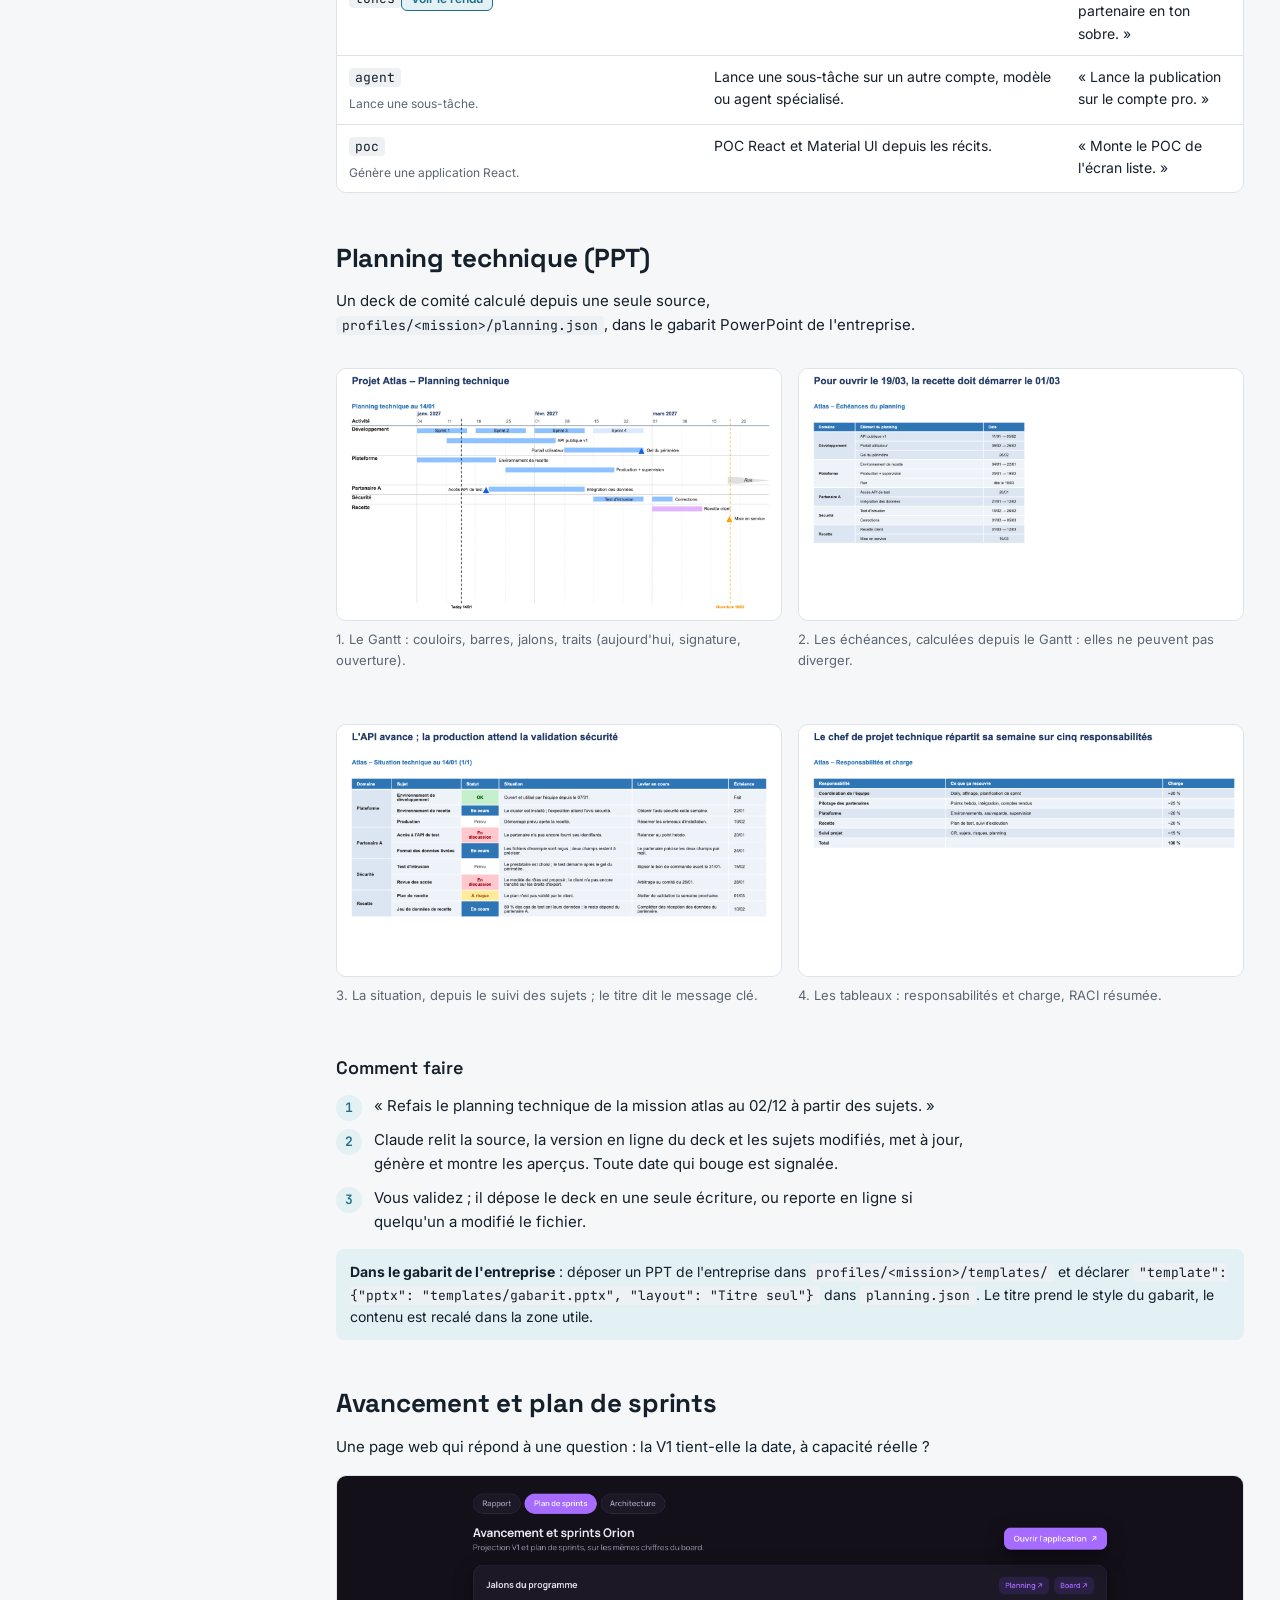
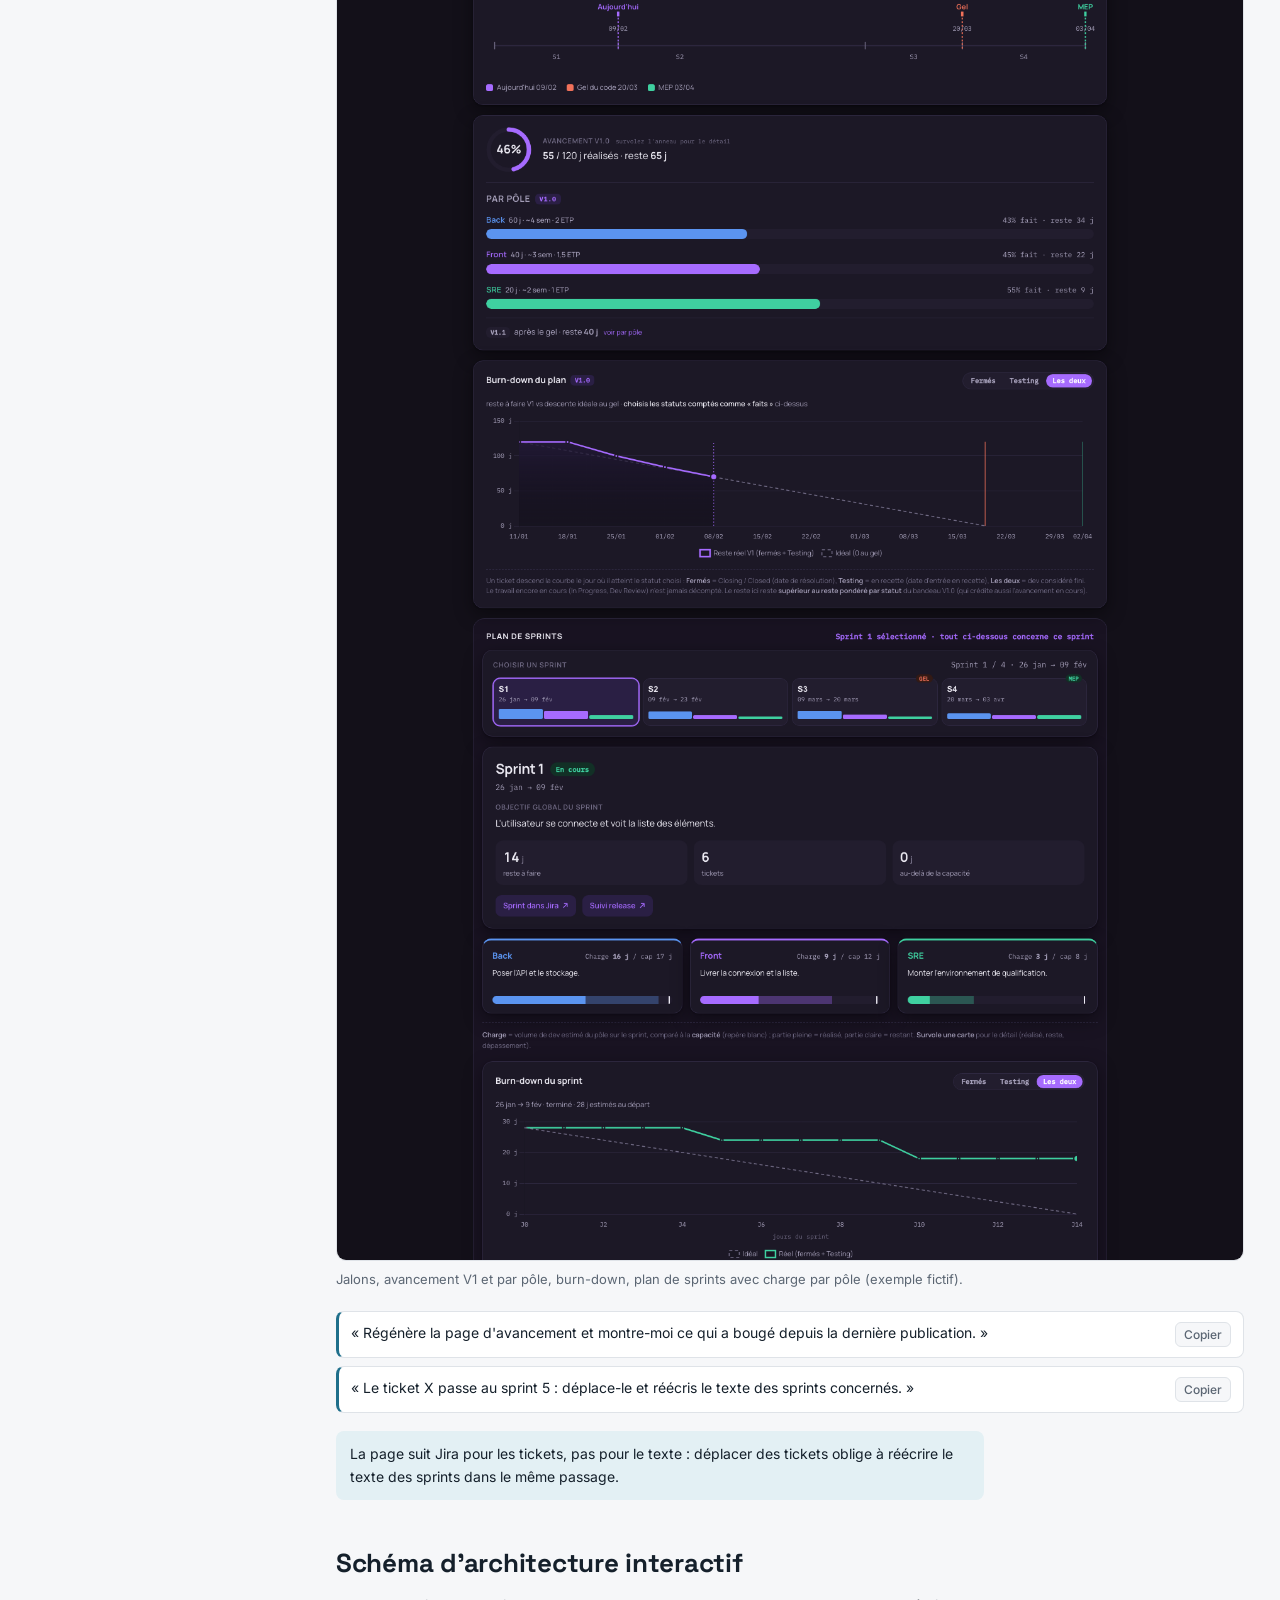
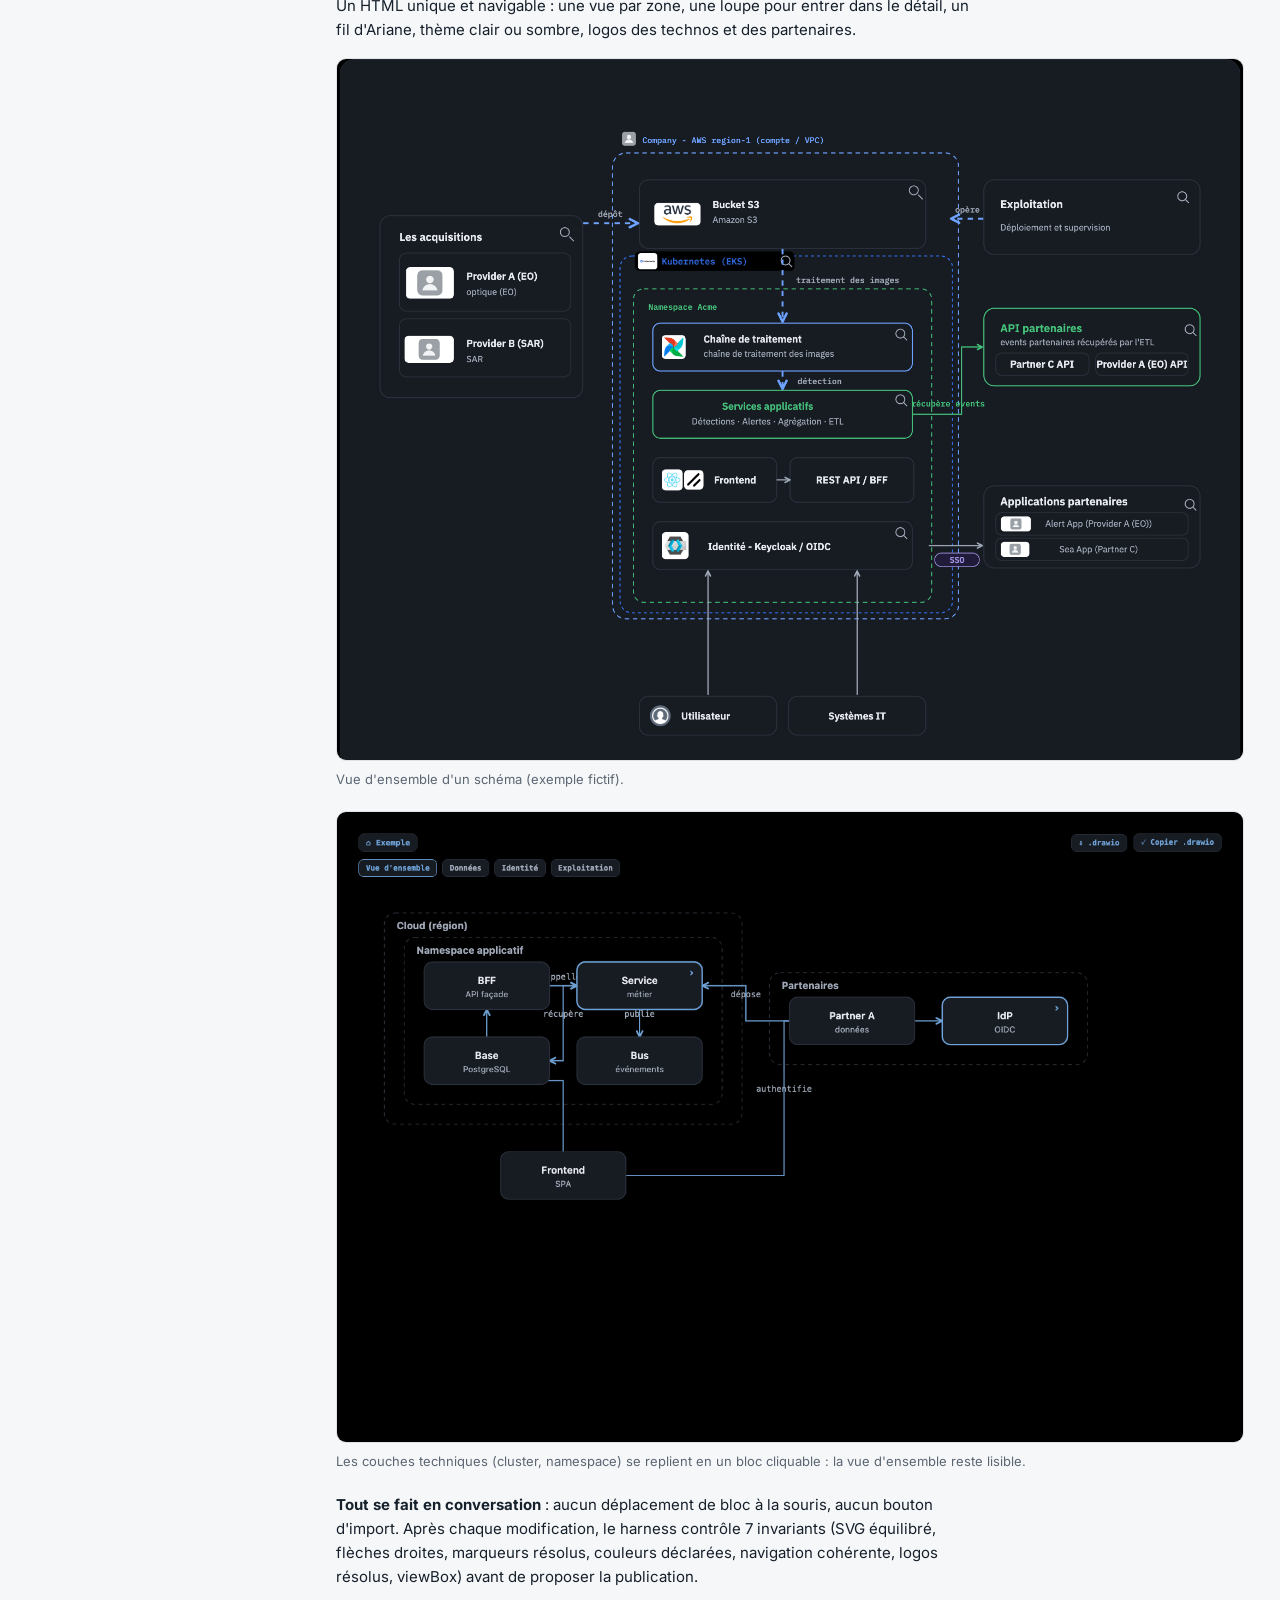
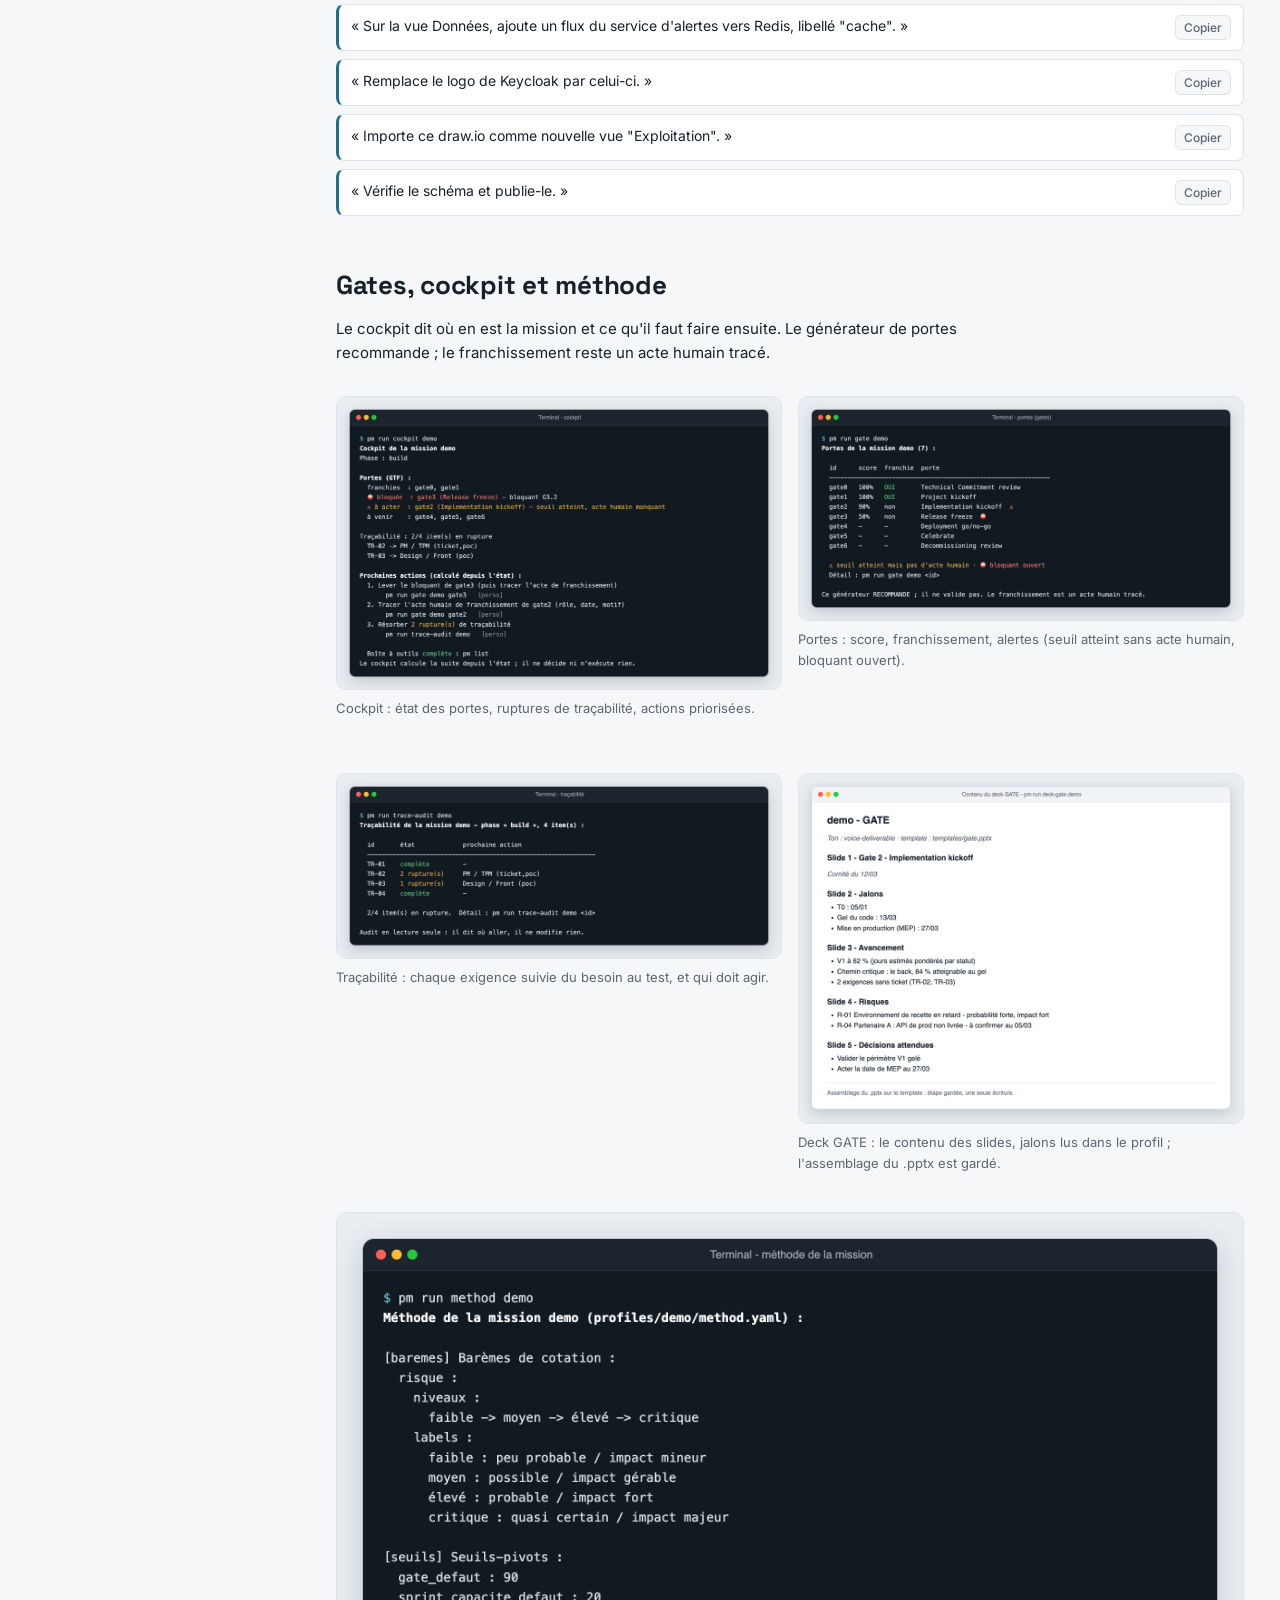
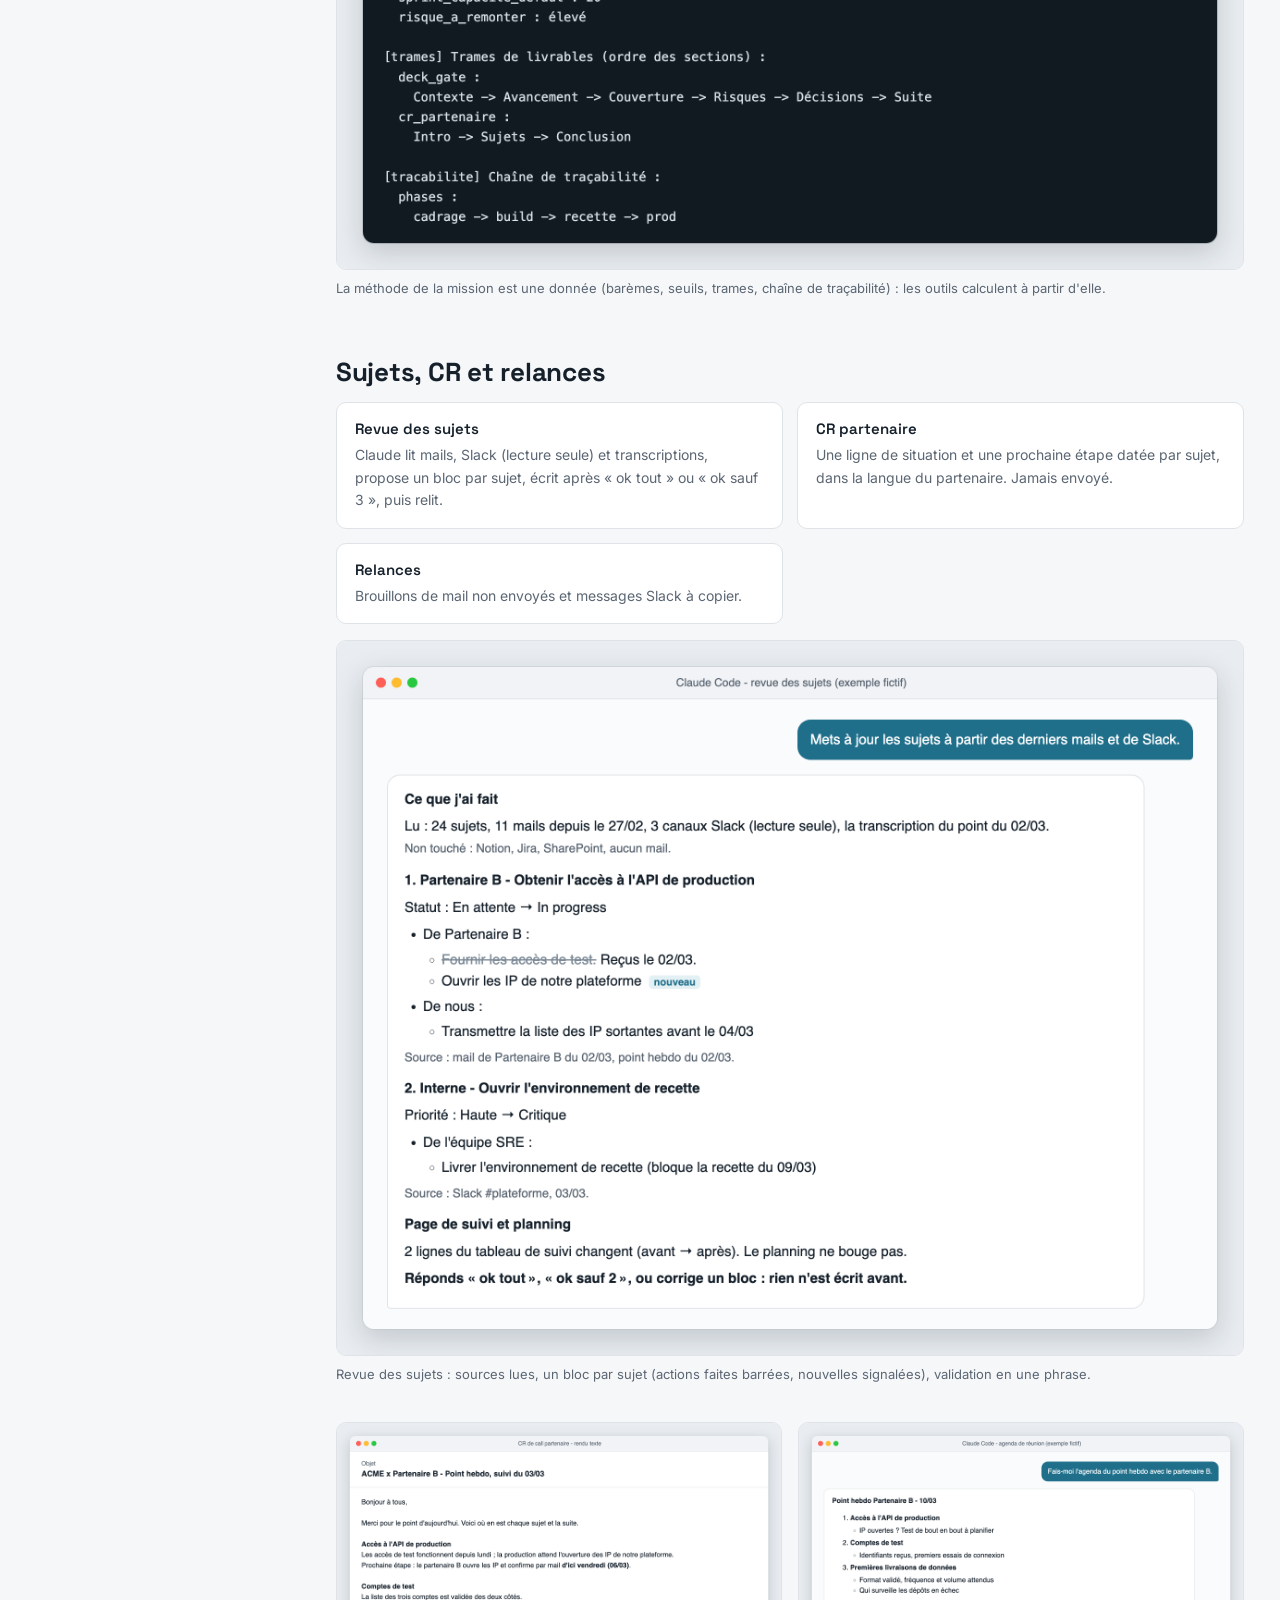
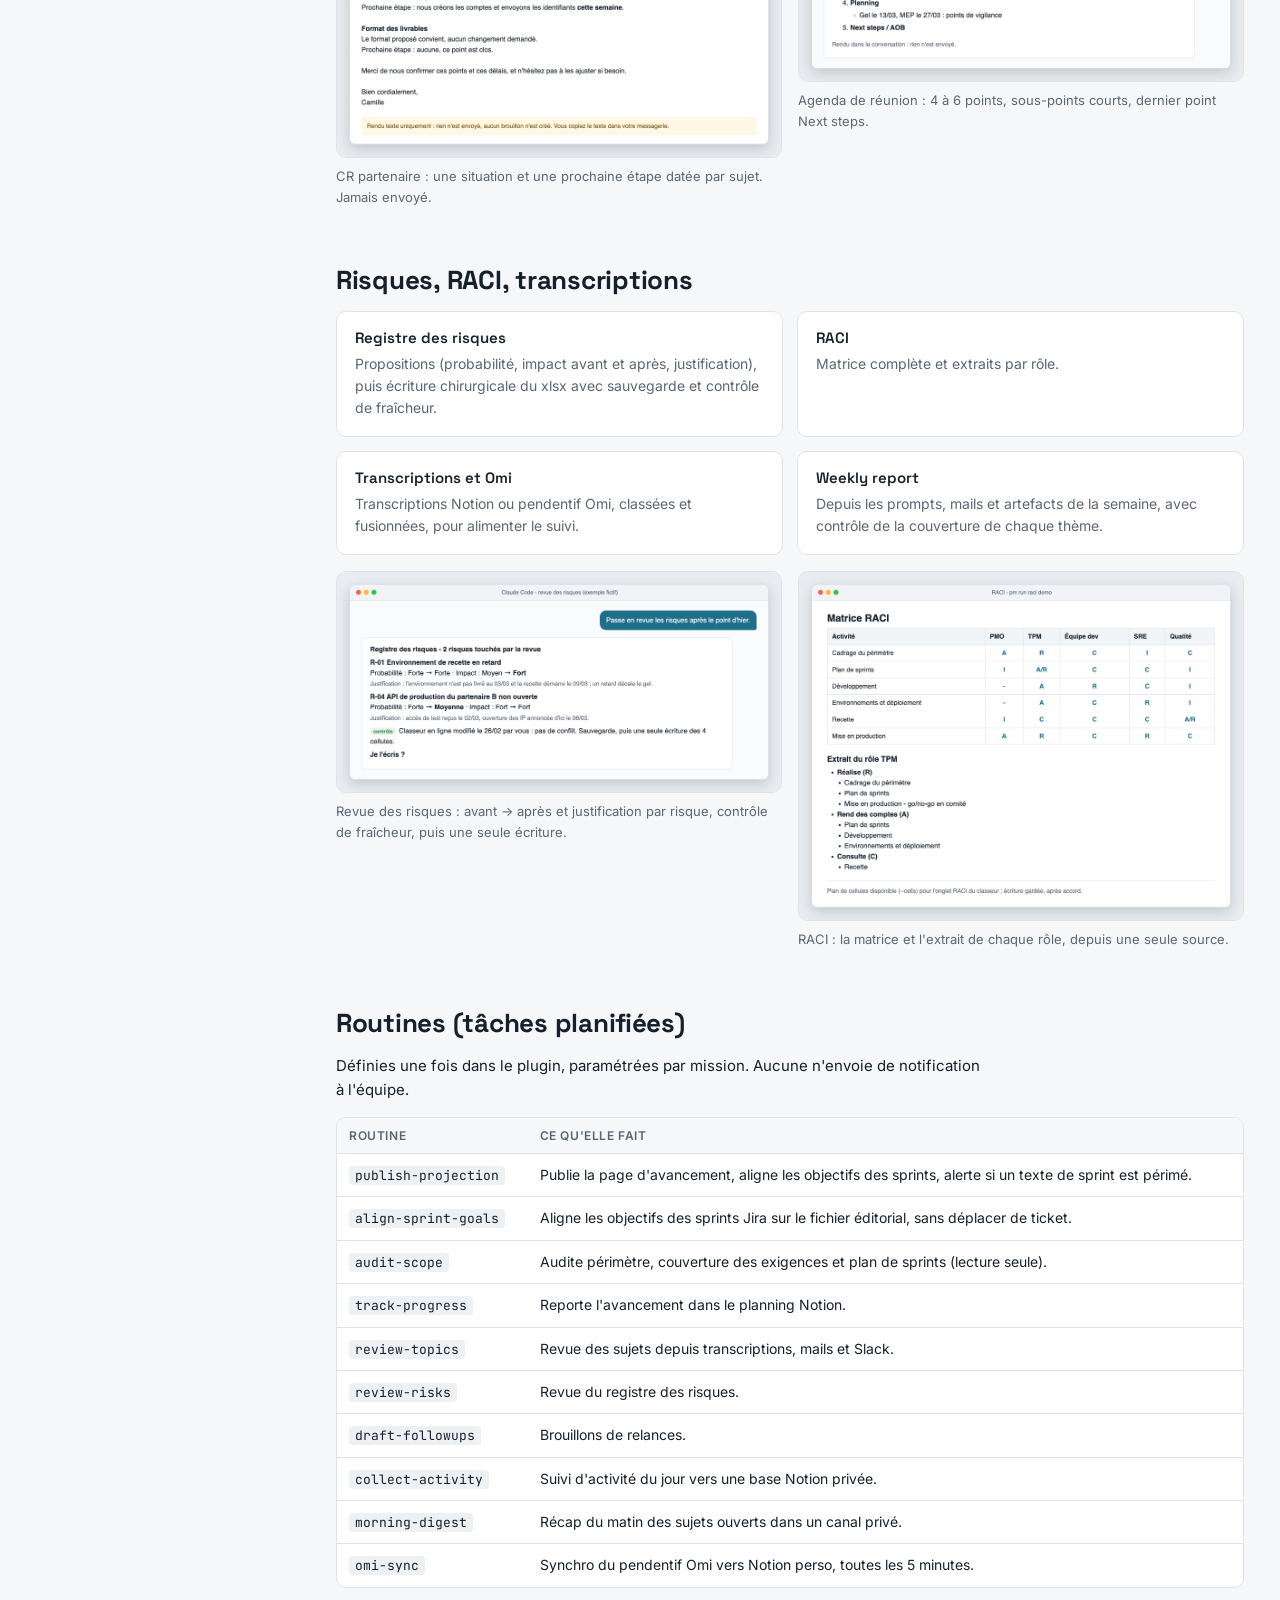
==== commit 610931f7: "Guide : bouton « Voir le rendu » par outil du catalogue + galerie (36 captures : deck GATE, situatio" ====
--- a/docs/index.html
+++ b/docs/index.html
@@ -89,6 +89,21 @@
 .guard div{display:flex;gap:12px;align-items:flex-start}
 .guard b{flex:0 0 auto;font:600 12px var(--mono);color:var(--ok);background:var(--accent-soft);border-radius:4px;padding:2px 6px;margin-top:2px}
 .note{background:var(--accent-soft);border-radius:8px;padding:12px 14px;font-size:14px;margin:12px 0}
+
+.see{display:inline-block;margin-top:8px;font:600 12px var(--body);border:1px solid var(--accent);color:var(--accent);background:var(--accent-soft);border-radius:6px;padding:4px 9px;cursor:pointer;white-space:nowrap}
+.see:hover{background:var(--accent);color:#fff}
+.nosee{display:block;margin-top:6px;font-size:12px;color:var(--muted);white-space:normal}
+.gal{display:grid;grid-template-columns:repeat(auto-fill,minmax(200px,1fr));gap:12px;margin-top:14px}
+.gal button{display:block;padding:0;border:1px solid var(--line);border-radius:10px;background:var(--surface);cursor:zoom-in;overflow:hidden;text-align:left;color:var(--ink)}
+.gal img{display:block;width:100%;aspect-ratio:16/10;object-fit:cover;object-position:top left;border-bottom:1px solid var(--line)}
+.gal span{display:block;padding:8px 10px;font:500 13px var(--body)}
+dialog#lb{border:none;padding:0;background:transparent;max-width:min(1400px,96vw);width:96vw}
+dialog#lb::backdrop{background:rgba(10,15,20,.82)}
+.lbin{background:var(--surface);border-radius:12px;overflow:hidden;display:flex;flex-direction:column;max-height:92vh}
+.lbimg{overflow:auto;background:#fff;flex:1;min-height:0}.lbimg img{display:block;width:100%;height:auto}
+.lbbar{display:flex;gap:10px;align-items:center;padding:10px 14px;border-top:1px solid var(--line)}
+.lbbar p{flex:1;margin:0;font-size:14px}.lbbar button{font:500 13px var(--body);border:1px solid var(--line);background:var(--bg);color:var(--ink);border-radius:6px;padding:5px 10px;cursor:pointer}
+.lbbar .n{font:12px var(--mono);color:var(--muted)}
 footer{margin-top:56px;padding-top:20px;border-top:1px solid var(--line);color:var(--muted);font-size:13px}
 @media (max-width: 900px){
   .wrap{grid-template-columns:minmax(0,1fr);gap:0}
@@ -104,6 +119,7 @@
 <nav class="toc" aria-label="Sommaire">
   <p class="brand">pm-framework<small>Guide d'utilisation du plugin</small></p>
   <ol id="toc">
+    <li><a href="#apercu">Ce que produit le plugin</a></li>
     <li><a href="#essentiel">L'essentiel</a></li>
     <li><a href="#installer">Installer et démarrer</a></li>
     <li><a href="#parler">Parler à Claude</a></li>
@@ -135,6 +151,12 @@
   </div>
 </header>
 
+<section id="apercu">
+  <h2>Ce que produit le plugin</h2>
+  <p>Cliquez une vignette pour la voir en grand. Toutes viennent du projet fictif livré avec le plugin.</p>
+  <div class="gal"><button type="button" data-shots="planning-gantt"><img src="img/planning-gantt.png" alt="Planning (Gantt)" loading="lazy"><span>Planning (Gantt)</span></button><button type="button" data-shots="planning-situation"><img src="img/planning-situation.png" alt="Situation technique" loading="lazy"><span>Situation technique</span></button><button type="button" data-shots="gate-slide1"><img src="img/gate-slide1.png" alt="Deck GATE" loading="lazy"><span>Deck GATE</span></button><button type="button" data-shots="plan-avancement"><img src="img/plan-avancement.png" alt="Avancement et sprints" loading="lazy"><span>Avancement et sprints</span></button><button type="button" data-shots="archi-showcase"><img src="img/archi-showcase.png" alt="Schéma d'architecture" loading="lazy"><span>Schéma d'architecture</span></button><button type="button" data-shots="xlsx-risks"><img src="img/xlsx-risks.png" alt="Registre des risques" loading="lazy"><span>Registre des risques</span></button><button type="button" data-shots="raci"><img src="img/raci.png" alt="RACI" loading="lazy"><span>RACI</span></button><button type="button" data-shots="cr-partenaire"><img src="img/cr-partenaire.png" alt="CR partenaire" loading="lazy"><span>CR partenaire</span></button><button type="button" data-shots="weekly-report"><img src="img/weekly-report.png" alt="Weekly report" loading="lazy"><span>Weekly report</span></button><button type="button" data-shots="revue-sujets"><img src="img/revue-sujets.png" alt="Revue des sujets" loading="lazy"><span>Revue des sujets</span></button><button type="button" data-shots="cmd-cockpit"><img src="img/cmd-cockpit.png" alt="Cockpit" loading="lazy"><span>Cockpit</span></button><button type="button" data-shots="cmd-trace"><img src="img/cmd-trace.png" alt="Traçabilité" loading="lazy"><span>Traçabilité</span></button></div>
+</section>
+
 <section id="essentiel">
   <h2>L'essentiel</h2>
   <div class="grid2">
@@ -206,40 +228,42 @@
   <div class="tablebox"><table id="cat">
     <thead><tr><th>Outil</th><th>Ce qu'il fait</th><th>Exemple de demande</th></tr></thead>
     <tbody>
-      <tr data-d="pilotage"><td><code>planning</code></td><td>Planning technique : Gantt, échéances calculées depuis le Gantt, situation (statut, levier), tableaux, dans le gabarit PowerPoint de l'entreprise ; Gantt Excel en alternative.</td><td>« Refais le planning technique au 02/12. »</td></tr>
-      <tr data-d="pilotage"><td><code>projection</code></td><td>Charge restante face à la capacité de l'équipe, et date de fin projetée.</td><td>« À ce rythme, quand finit la V1 ? »</td></tr>
-      <tr data-d="pilotage"><td><code>plan</code></td><td>Page web « Avancement et sprints » depuis Jira : avancement V1, pôles, burn-down, plan de sprints.</td><td>« Régénère la page d'avancement. »</td></tr>
-      <tr data-d="pilotage"><td><code>gate</code></td><td>Score des 7 portes GTF et recommandation ; le franchissement reste un acte humain.</td><td>« Où en est-on sur la gate 2 ? »</td></tr>
-      <tr data-d="pilotage"><td><code>cockpit</code></td><td>Où en est la mission et que faire ensuite (suite priorisée).</td><td>« Fais-moi le cockpit de la mission. »</td></tr>
-      <tr data-d="pilotage"><td><code>method</code></td><td>Montre la méthode de la mission : barèmes, seuils, trames, traçabilité.</td><td>« Rappelle-moi les barèmes des risques. »</td></tr>
-      <tr data-d="pilotage"><td><code>trace-audit</code></td><td>Ruptures de la chaîne besoin, ticket, POC, test, et où agir.</td><td>« Quelles exigences n'ont pas de ticket ? »</td></tr>
-      <tr data-d="pilotage"><td><code>weekly-report</code></td><td>CR hebdo du projet depuis les prompts, mails et artefacts de la semaine.</td><td>« Fais le weekly report de la semaine 47. »</td></tr>
-      <tr data-d="archi"><td><code>archi</code> + agent <code>archi-audit</code></td><td>Schéma d'architecture interactif (vues cliquables, thèmes, logos), contrôlé par un harness, export et import draw.io. Pas d'éditeur graphique : tout en conversation.</td><td>« Ajoute un flux du BFF vers Redis sur la vue Données. »</td></tr>
-      <tr data-d="jira"><td><code>jira-sprints-audit</code></td><td>Audit du plan de sprints face au board : charge, estimations, blocages inversés.</td><td>« Le plan de sprints est-il cohérent avec Jira ? »</td></tr>
-      <tr data-d="jira"><td><code>jira-changes-audit</code></td><td>Qui a modifié quels tickets, quand, quoi ; repère les écrasements.</td><td>« Qu'est-ce qui a bougé depuis hier soir ? »</td></tr>
-      <tr data-d="jira"><td>agent <code>jira-tickets-audit</code></td><td>Détecte et répare les régressions de description (réparation après accord).</td><td>« Le ticket X n'est plus à jour, vérifie. »</td></tr>
-      <tr data-d="jira"><td><code>jira-images</code><span class="tag w">écriture gardée</span></td><td>Images des tickets via l'API : contrôle, puis pose avec <code>--apply</code>.</td><td>« Remets les maquettes dans les tickets du sprint. »</td></tr>
-      <tr data-d="jira"><td>agent <code>front-audit</code></td><td>Écarts entre POC, tickets et contrat d'API.</td><td>« Qu'est-ce qui manque côté front ? »</td></tr>
-      <tr data-d="suivi"><td><code>notion-topics-audit</code></td><td>Contrôle le format des sujets de suivi (Contexte, Action attendue).</td><td>« Relis les sujets modifiés cette semaine. »</td></tr>
-      <tr data-d="suivi"><td><code>notion-scaffold</code></td><td>Arborescence Notion miroir : pages manquantes.</td><td>« Quelles pages manquent dans l'espace projet ? »</td></tr>
-      <tr data-d="suivi"><td><code>transcripts</code></td><td>Normalise transcriptions et CR (Notion, fichiers, pendentif Omi).</td><td>« Récupère la transcription du call de ce matin. »</td></tr>
-      <tr data-d="suivi"><td><code>slack</code></td><td>Normalise les conversations Slack lues (canaux, DM, fils), jamais d'écriture.</td><td>« Fais le point sur Slack depuis lundi. »</td></tr>
-      <tr data-d="suivi"><td><code>omi-sync</code><span class="tag w">écriture gardée</span></td><td>Pendentif Omi vers Notion perso, classé pro ou perso et fusionné par échange.</td><td>« Synchronise mes conversations Omi. »</td></tr>
-      <tr data-d="suivi"><td><code>partner-report</code></td><td>Mail de suivi d'un call partenaire, en texte, jamais envoyé.</td><td>« Fais le CR du weekly avec le partenaire A. »</td></tr>
-      <tr data-d="suivi"><td><code>activity</code></td><td>Suivi d'activité avec Claude, vers une base Notion privée.</td><td>« Résume mon activité de la semaine. »</td></tr>
-      <tr data-d="office"><td><code>risks</code><span class="tag w">écriture gardée</span></td><td>Registre des risques : revue proposée, puis écriture chirurgicale du xlsx après accord.</td><td>« Passe en revue les risques après le call d'hier. »</td></tr>
-      <tr data-d="office"><td><code>raci</code></td><td>Matrice RACI et extraits par rôle.</td><td>« Sors la RACI du rôle SRE. »</td></tr>
-      <tr data-d="office"><td><code>deck-gate</code></td><td>Contenu d'un deck GATE.</td><td>« Prépare le contenu du deck de la gate 2. »</td></tr>
-      <tr data-d="office"><td><code>office</code><span class="tag w">écriture gardée</span></td><td>Crée un xlsx depuis un template ou l'édite sans casser images et mises en forme.</td><td>« Crée le tracker de risques depuis le template. »</td></tr>
-      <tr data-d="office"><td><code>docs-coherence-audit</code></td><td>Une sortie est-elle à jour par rapport à ses sources ?</td><td>« Le deck GATE est-il aligné sur les Excel ? »</td></tr>
-      <tr data-d="office"><td><code>drive-scaffold</code><span class="tag w">écriture gardée</span></td><td>Arborescence Drive ou SharePoint : ce qui manque.</td><td>« Vérifie l'arborescence du SharePoint projet. »</td></tr>
-      <tr data-d="office"><td><code>templates</code></td><td>Registre des templates (sujets, planning, RACI, risques ; Notion ou Excel).</td><td>« Quels templates ai-je pour le planning ? »</td></tr>
-      <tr data-d="outils"><td><code>init</code></td><td>Amorce une mission depuis les gabarits.</td><td>« Amorce la mission atlas. »</td></tr>
-      <tr data-d="outils"><td><code>setup</code></td><td>Champs manquants d'un profil et suggestions.</td><td>« Lance le setup de la mission atlas. »</td></tr>
-      <tr data-d="outils"><td><code>preflight</code></td><td>Vérifie qu'on est connecté aux bons espaces avant d'écrire.</td><td>« Vérifie les connexions avant d'écrire. »</td></tr>
-      <tr data-d="outils"><td><code>tones</code></td><td>Aligne le ton des agents sur la config de la mission.</td><td>« Passe le CR partenaire en ton sobre. »</td></tr>
-      <tr data-d="outils"><td><code>agent</code></td><td>Lance une sous-tâche sur un autre compte, modèle ou agent spécialisé.</td><td>« Lance la publication sur le compte pro. »</td></tr>
-      <tr data-d="outils"><td><code>poc</code></td><td>POC React et Material UI depuis les récits.</td><td>« Monte le POC de l'écran liste. »</td></tr>
+      <tr data-d="pilotage"><td><code>planning</code><button type="button" class="see" data-shots="planning-gantt,planning-echeances,planning-situation,planning-tableau">Voir le rendu</button></td><td>Planning technique : Gantt, échéances calculées depuis le Gantt, situation (statut, levier), tableaux, dans le gabarit PowerPoint de l'entreprise ; Gantt Excel en alternative.</td><td>« Refais le planning technique au 02/12. »</td></tr>
+      <tr data-d="pilotage"><td><code>situation</code><button type="button" class="see" data-shots="planning-situation">Voir le rendu</button></td><td>État des lieux de tous les sujets : domaine, statut (OK, en cours, prévu, à risque, en discussion), situation, levier, échéance. Slide du planning et page de suivi Notion, depuis la base des sujets.</td><td>« Fais-moi la situation technique au 02/12. »</td></tr>
+      <tr data-d="pilotage"><td><code>projection</code><button type="button" class="see" data-shots="gate-slide1,plan-avancement">Voir le rendu</button></td><td>Charge restante face à la capacité de l'équipe, et date de fin projetée.</td><td>« À ce rythme, quand finit la V1 ? »</td></tr>
+      <tr data-d="pilotage"><td><code>plan</code><button type="button" class="see" data-shots="plan-avancement">Voir le rendu</button></td><td>Page web « Avancement et sprints » depuis Jira : avancement V1, pôles, burn-down, plan de sprints.</td><td>« Régénère la page d'avancement. »</td></tr>
+      <tr data-d="pilotage"><td><code>gate</code><button type="button" class="see" data-shots="cmd-gate,gate-slide3">Voir le rendu</button></td><td>Score des 7 portes GTF et recommandation ; le franchissement reste un acte humain.</td><td>« Où en est-on sur la gate 2 ? »</td></tr>
+      <tr data-d="pilotage"><td><code>cockpit</code><button type="button" class="see" data-shots="cmd-cockpit">Voir le rendu</button></td><td>Où en est la mission et que faire ensuite (suite priorisée).</td><td>« Fais-moi le cockpit de la mission. »</td></tr>
+      <tr data-d="pilotage"><td><code>method</code><button type="button" class="see" data-shots="cmd-method">Voir le rendu</button></td><td>Montre la méthode de la mission : barèmes, seuils, trames, traçabilité.</td><td>« Rappelle-moi les barèmes des risques. »</td></tr>
+      <tr data-d="pilotage"><td><code>trace-audit</code><button type="button" class="see" data-shots="cmd-trace,gate-slide2">Voir le rendu</button></td><td>Ruptures de la chaîne besoin, ticket, POC, test, et où agir.</td><td>« Quelles exigences n'ont pas de ticket ? »</td></tr>
+      <tr data-d="pilotage"><td><code>weekly-report</code><button type="button" class="see" data-shots="weekly-report">Voir le rendu</button></td><td>CR hebdo du projet depuis les prompts, mails et artefacts de la semaine.</td><td>« Fais le weekly report de la semaine 47. »</td></tr>
+      <tr data-d="archi"><td><code>archi</code> + agent <code>archi-audit</code><button type="button" class="see" data-shots="archi-showcase,archi-vue-ensemble">Voir le rendu</button></td><td>Schéma d'architecture interactif (vues cliquables, thèmes, logos), contrôlé par un harness, export et import draw.io. Pas d'éditeur graphique : tout en conversation.</td><td>« Ajoute un flux du BFF vers Redis sur la vue Données. »</td></tr>
+      <tr data-d="jira"><td><code>jira-sprints-audit</code><span class="nosee">Lit Jira en direct : pas de rendu hors connexion.</span></td><td>Audit du plan de sprints face au board : charge, estimations, blocages inversés.</td><td>« Le plan de sprints est-il cohérent avec Jira ? »</td></tr>
+      <tr data-d="jira"><td><code>jira-changes-audit</code><span class="nosee">Lit Jira en direct : pas de rendu hors connexion.</span></td><td>Qui a modifié quels tickets, quand, quoi ; repère les écrasements.</td><td>« Qu'est-ce qui a bougé depuis hier soir ? »</td></tr>
+      <tr data-d="jira"><td>agent <code>jira-tickets-audit</code><span class="nosee">Lit Jira en direct : pas de rendu hors connexion.</span></td><td>Détecte et répare les régressions de description (réparation après accord).</td><td>« Le ticket X n'est plus à jour, vérifie. »</td></tr>
+      <tr data-d="jira"><td><code>jira-images</code><span class="tag w">écriture gardée</span><span class="nosee">Écrit dans Jira : pas de rendu hors connexion.</span></td><td>Images des tickets via l'API : contrôle, puis pose avec <code>--apply</code>.</td><td>« Remets les maquettes dans les tickets du sprint. »</td></tr>
+      <tr data-d="jira"><td>agent <code>front-audit</code><span class="nosee">Compare le POC et Jira en direct.</span></td><td>Écarts entre POC, tickets et contrat d'API.</td><td>« Qu'est-ce qui manque côté front ? »</td></tr>
+      <tr data-d="suivi"><td><code>notion-topics-audit</code><button type="button" class="see" data-shots="revue-sujets,cmd-topics">Voir le rendu</button></td><td>Contrôle le format des sujets de suivi (Contexte, Action attendue).</td><td>« Relis les sujets modifiés cette semaine. »</td></tr>
+      <tr data-d="suivi"><td><code>notion-scaffold</code><button type="button" class="see" data-shots="cmd-notion-scaffold">Voir le rendu</button></td><td>Arborescence Notion miroir : pages manquantes.</td><td>« Quelles pages manquent dans l'espace projet ? »</td></tr>
+      <tr data-d="suivi"><td><code>transcripts</code><span class="nosee">Normalise des transcriptions (JSON).</span></td><td>Normalise transcriptions et CR (Notion, fichiers, pendentif Omi).</td><td>« Récupère la transcription du call de ce matin. »</td></tr>
+      <tr data-d="suivi"><td><code>slack</code><span class="nosee">Normalise des conversations Slack (JSON).</span></td><td>Normalise les conversations Slack lues (canaux, DM, fils), jamais d'écriture.</td><td>« Fais le point sur Slack depuis lundi. »</td></tr>
+      <tr data-d="suivi"><td><code>omi-sync</code><span class="tag w">écriture gardée</span><span class="nosee">Écrit dans Notion perso.</span></td><td>Pendentif Omi vers Notion perso, classé pro ou perso et fusionné par échange.</td><td>« Synchronise mes conversations Omi. »</td></tr>
+      <tr data-d="suivi"><td><code>partner-report</code><button type="button" class="see" data-shots="cr-partenaire,cr-partenaire-en">Voir le rendu</button></td><td>Mail de suivi d'un call partenaire, en texte, jamais envoyé.</td><td>« Fais le CR du weekly avec le partenaire A. »</td></tr>
+      <tr data-d="suivi"><td><code>meeting-agenda</code><button type="button" class="see" data-shots="agenda">Voir le rendu</button></td><td>Agenda d'une réunion : 4 à 6 points, sous-points courts, rendu dans la conversation.</td><td>« Fais l'agenda du point hebdo avec le partenaire B. »</td></tr>
+      <tr data-d="suivi"><td><code>activity</code><span class="nosee">Écrit dans une base Notion privée.</span></td><td>Suivi d'activité avec Claude, vers une base Notion privée.</td><td>« Résume mon activité de la semaine. »</td></tr>
+      <tr data-d="office"><td><code>risks</code><span class="tag w">écriture gardée</span><button type="button" class="see" data-shots="revue-risques,xlsx-risks">Voir le rendu</button></td><td>Registre des risques : revue proposée, puis écriture chirurgicale du xlsx après accord.</td><td>« Passe en revue les risques après le call d'hier. »</td></tr>
+      <tr data-d="office"><td><code>raci</code><button type="button" class="see" data-shots="raci">Voir le rendu</button></td><td>Matrice RACI et extraits par rôle.</td><td>« Sors la RACI du rôle SRE. »</td></tr>
+      <tr data-d="office"><td><code>deck-gate</code><button type="button" class="see" data-shots="gate-slide1,gate-slide2,gate-slide3,gate-slide4,deck-gate">Voir le rendu</button></td><td>Contenu d'un deck GATE.</td><td>« Prépare le contenu du deck de la gate 2. »</td></tr>
+      <tr data-d="office"><td><code>office</code><span class="tag w">écriture gardée</span><button type="button" class="see" data-shots="xlsx-risks">Voir le rendu</button></td><td>Crée un xlsx depuis un template ou l'édite sans casser images et mises en forme.</td><td>« Crée le tracker de risques depuis le template. »</td></tr>
+      <tr data-d="office"><td><code>docs-coherence-audit</code><span class="nosee">Lit les documents de la mission.</span></td><td>Une sortie est-elle à jour par rapport à ses sources ?</td><td>« Le deck GATE est-il aligné sur les Excel ? »</td></tr>
+      <tr data-d="office"><td><code>drive-scaffold</code><span class="tag w">écriture gardée</span><button type="button" class="see" data-shots="cmd-drive-scaffold">Voir le rendu</button></td><td>Arborescence Drive ou SharePoint : ce qui manque.</td><td>« Vérifie l'arborescence du SharePoint projet. »</td></tr>
+      <tr data-d="office"><td><code>templates</code><button type="button" class="see" data-shots="cmd-templates">Voir le rendu</button></td><td>Registre des templates (sujets, planning, RACI, risques ; Notion ou Excel).</td><td>« Quels templates ai-je pour le planning ? »</td></tr>
+      <tr data-d="outils"><td><code>init</code><button type="button" class="see" data-shots="cmd-init">Voir le rendu</button></td><td>Amorce une mission depuis les gabarits.</td><td>« Amorce la mission atlas. »</td></tr>
+      <tr data-d="outils"><td><code>setup</code><span class="nosee">Formulaire dans la conversation.</span></td><td>Champs manquants d'un profil et suggestions.</td><td>« Lance le setup de la mission atlas. »</td></tr>
+      <tr data-d="outils"><td><code>preflight</code><button type="button" class="see" data-shots="cmd-preflight">Voir le rendu</button></td><td>Vérifie qu'on est connecté aux bons espaces avant d'écrire.</td><td>« Vérifie les connexions avant d'écrire. »</td></tr>
+      <tr data-d="outils"><td><code>tones</code><button type="button" class="see" data-shots="cmd-tones">Voir le rendu</button></td><td>Aligne le ton des agents sur la config de la mission.</td><td>« Passe le CR partenaire en ton sobre. »</td></tr>
+      <tr data-d="outils"><td><code>agent</code><span class="nosee">Lance une sous-tâche.</span></td><td>Lance une sous-tâche sur un autre compte, modèle ou agent spécialisé.</td><td>« Lance la publication sur le compte pro. »</td></tr>
+      <tr data-d="outils"><td><code>poc</code><span class="nosee">Génère une application React.</span></td><td>POC React et Material UI depuis les récits.</td><td>« Monte le POC de l'écran liste. »</td></tr>
     </tbody>
   </table></div>
 </section>
@@ -440,6 +464,8 @@
 </main>
 </div>
 
+<dialog id="lb" aria-label="Aperçu"><div class="lbin"><div class="lbimg"><img id="lbimg" alt=""></div>
+<div class="lbbar"><button type="button" id="lbprev">◀</button><span class="n" id="lbn"></span><button type="button" id="lbnext">▶</button><p id="lbcap"></p><button type="button" id="lbclose">Fermer</button></div></div></dialog>
 <script>
 (function(){
   // thème : bascule clair / sombre, mémorisée si possible
@@ -462,6 +488,19 @@
     [].forEach.call(this.querySelectorAll("button"),function(x){x.setAttribute("aria-pressed",x===b?"true":"false");}); apply();
   });
   apply();
+
+  // aperçus : bouton « Voir le rendu » et vignettes
+  var CAP={"planning-gantt": "Planning : le Gantt (couloirs, barres, jalons, traits aujourd'hui et ouverture).", "planning-echeances": "Planning : les échéances, calculées depuis le Gantt.", "planning-situation": "Situation technique : état des lieux de chaque sujet (statut, situation, levier, échéance).", "planning-tableau": "Planning : tableau des responsabilités.", "plan-avancement": "Page web Avancement et sprints : jalons, avancement V1 par pôle, burn-down, plan de sprints.", "gate-slide1": "Deck GATE : avancement V1, burn-down et projection de fin.", "gate-slide2": "Deck GATE : couverture des exigences.", "gate-slide3": "Deck GATE : checklist de la porte.", "gate-slide4": "Deck GATE : risques et leviers.", "deck-gate": "deck-gate : le contenu des slides généré depuis le profil (avant assemblage).", "cmd-gate": "gate : score des 7 portes et alertes.", "cmd-cockpit": "cockpit : état de la mission et prochaines actions.", "cmd-method": "method : barèmes, seuils, trames, traçabilité.", "cmd-trace": "trace-audit : exigences en rupture et qui doit agir.", "weekly-report": "Weekly report rédigé depuis la matière de la semaine (exemple fictif).", "archi-showcase": "Schéma d'architecture interactif : vue d'ensemble avec logos.", "archi-vue-ensemble": "Schéma d'architecture : couches techniques repliées en blocs cliquables.", "revue-sujets": "Revue des sujets proposée dans la conversation (exemple fictif).", "cmd-topics": "notion-topics-audit : défauts de format d'un sujet avant écriture.", "cmd-notion-scaffold": "notion-scaffold : arborescence Notion attendue.", "cr-partenaire": "CR de call partenaire en français (rendu texte, jamais envoyé).", "cr-partenaire-en": "CR de call partenaire en anglais.", "revue-risques": "Revue des risques proposée dans la conversation (exemple fictif).", "xlsx-risks": "Registre des risques créé par office (contenu du classeur).", "raci": "Matrice RACI et extrait par rôle.", "cmd-drive-scaffold": "drive-scaffold : dossiers et fichiers attendus.", "cmd-templates": "templates : registre objet × solution.", "cmd-init": "init : amorcer une mission depuis les gabarits.", "cmd-preflight": "preflight : aucune écriture tant que les connecteurs ne sont pas vérifiés.", "cmd-tones": "tones : ton de chaque agent.", "agenda": "Agenda de réunion (exemple fictif).", "cmd-list": "pm list : tous les générateurs.", "cmd-demo": "pm demo : le framework rejoué sur un projet fictif."};
+  var lb=document.getElementById("lb"), li=document.getElementById("lbimg"), lc=document.getElementById("lbcap"), ln=document.getElementById("lbn"), cur=[], k=0;
+  function show(){li.src="img/"+cur[k]+".png"; li.alt=CAP[cur[k]]||""; lc.textContent=CAP[cur[k]]||""; ln.textContent=(k+1)+" / "+cur.length;
+    document.getElementById("lbprev").hidden=document.getElementById("lbnext").hidden=cur.length<2;}
+  document.addEventListener("click",function(e){var b=e.target.closest("[data-shots]"); if(!b) return; cur=b.dataset.shots.split(","); k=0; show();
+    if(lb.showModal){lb.showModal();} else {lb.setAttribute("open","");}});
+  document.getElementById("lbclose").onclick=function(){lb.close();};
+  document.getElementById("lbprev").onclick=function(){k=(k-1+cur.length)%cur.length; show();};
+  document.getElementById("lbnext").onclick=function(){k=(k+1)%cur.length; show();};
+  lb.addEventListener("click",function(e){if(e.target===lb) lb.close();});
+  document.addEventListener("keydown",function(e){if(!lb.open) return; if(e.key==="ArrowRight") document.getElementById("lbnext").click(); if(e.key==="ArrowLeft") document.getElementById("lbprev").click();});
   // copier un prompt
   document.addEventListener("click",function(e){
     var b=e.target.closest(".prompt button"); if(!b) return;
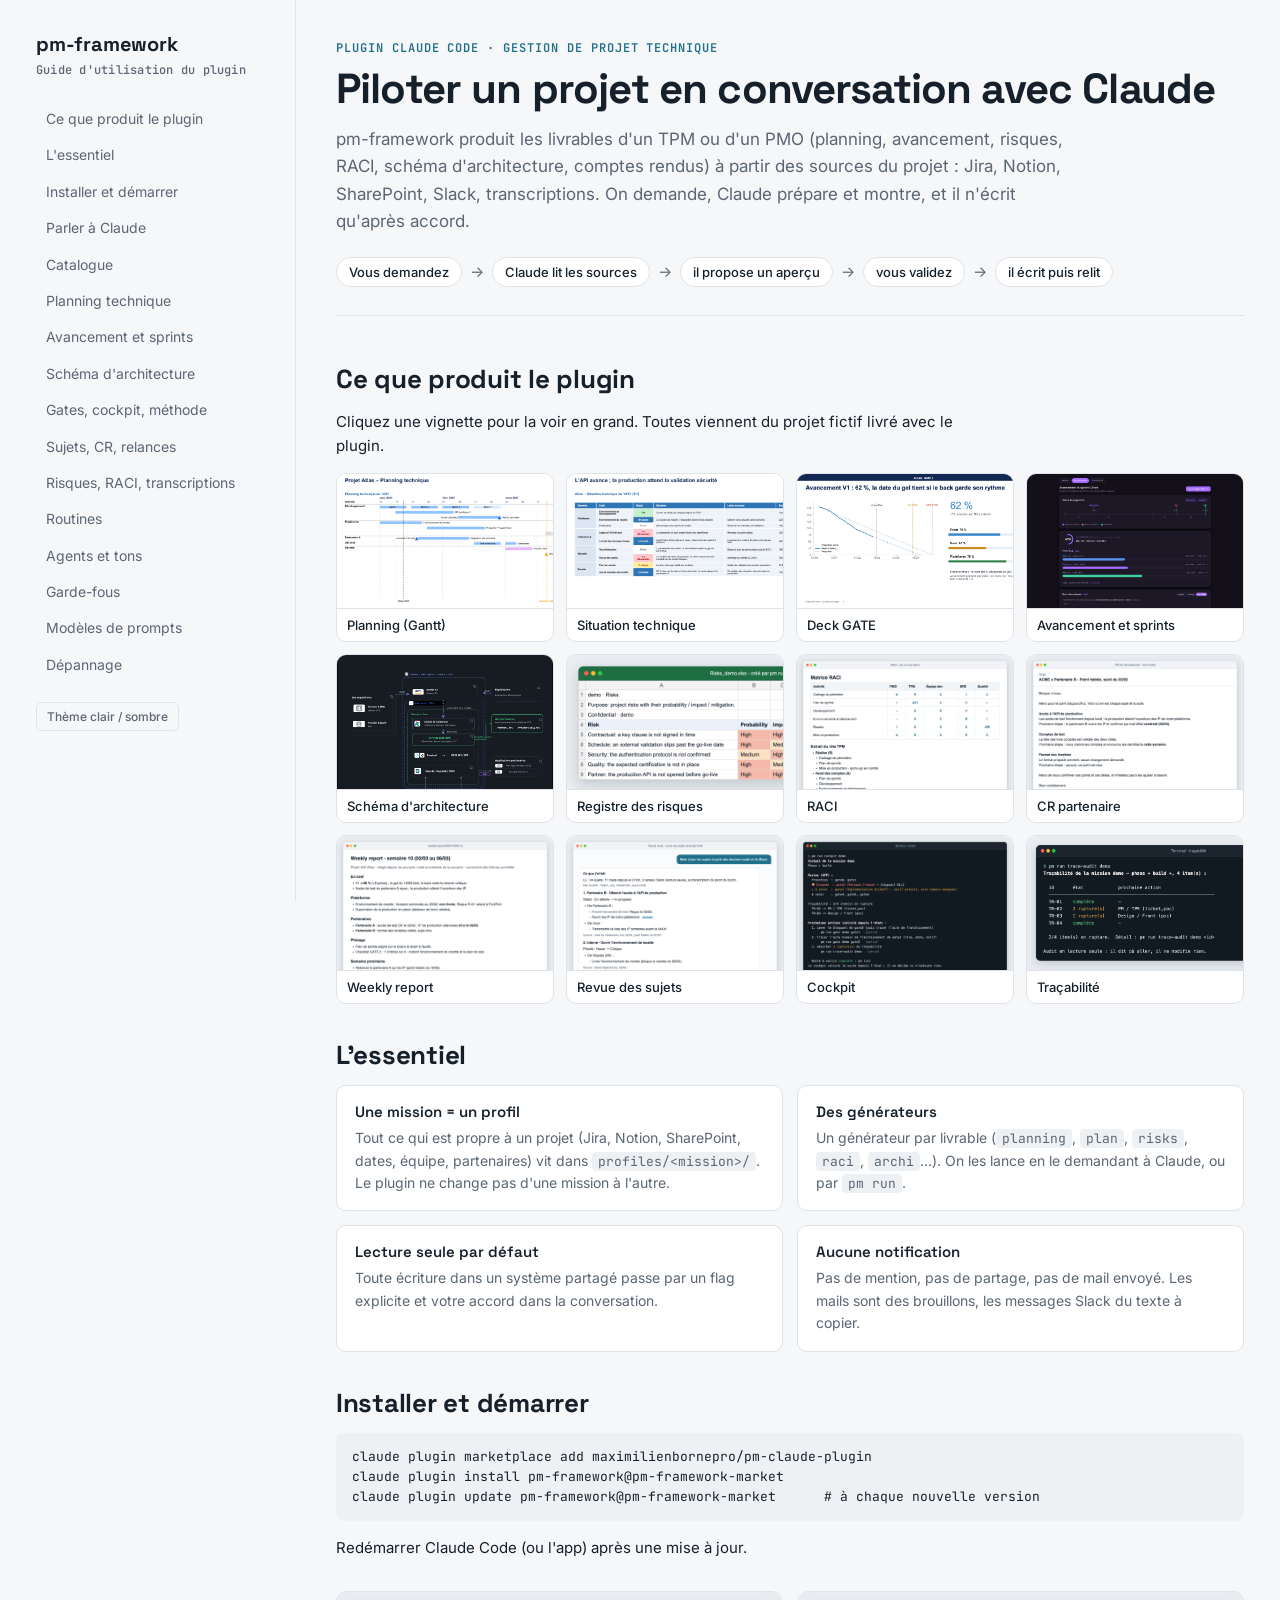
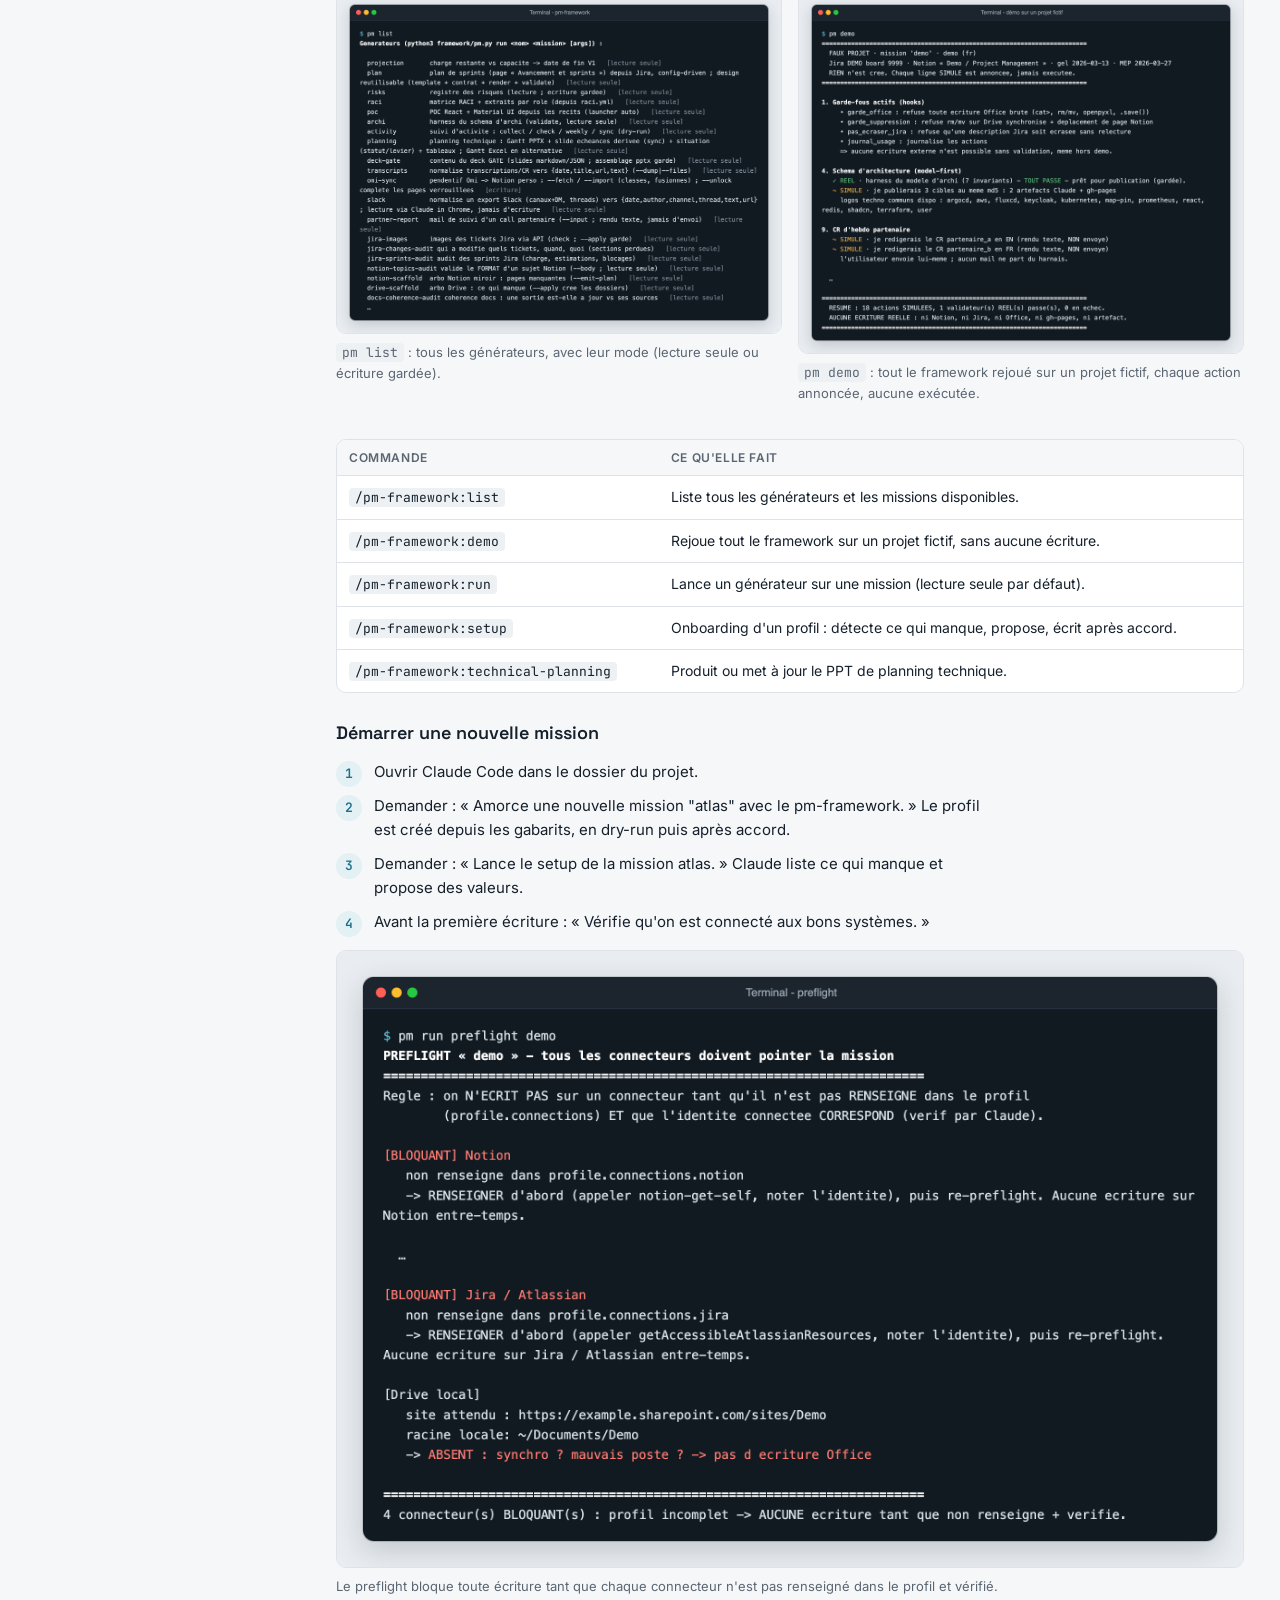
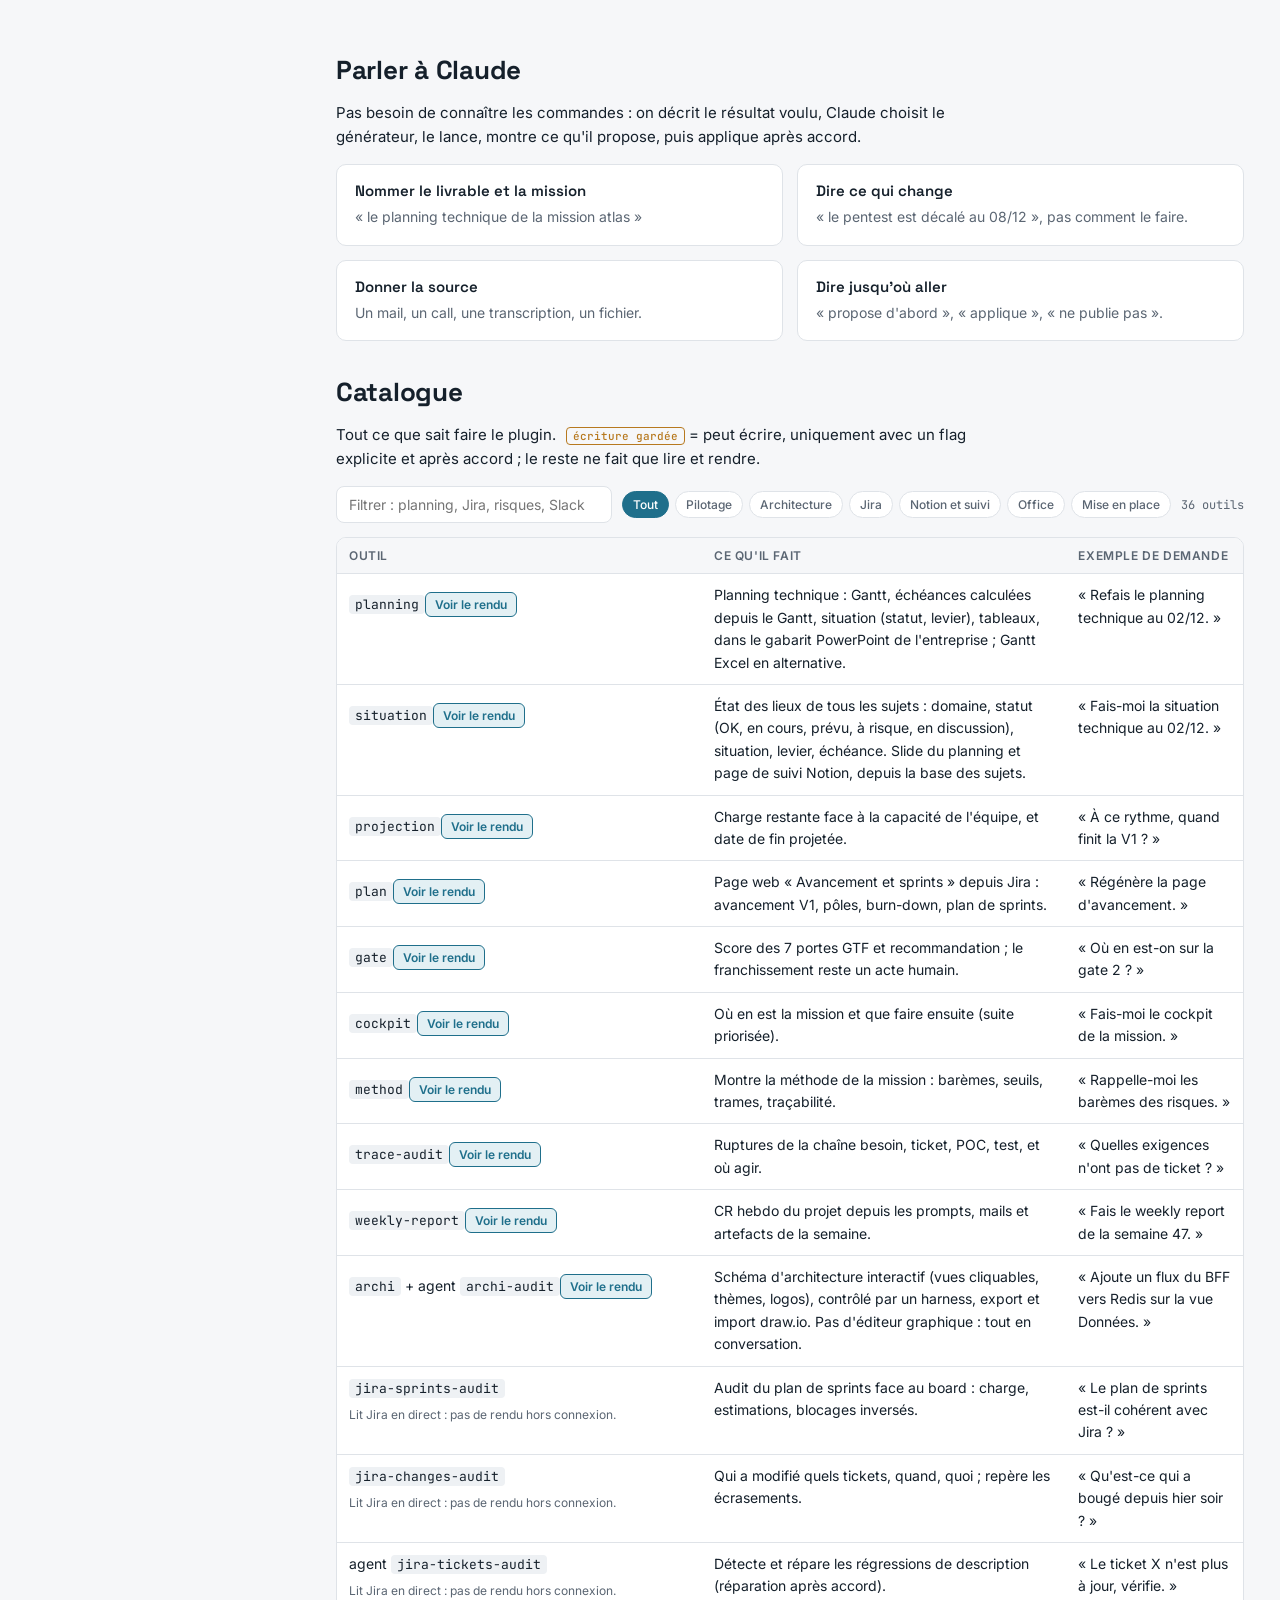
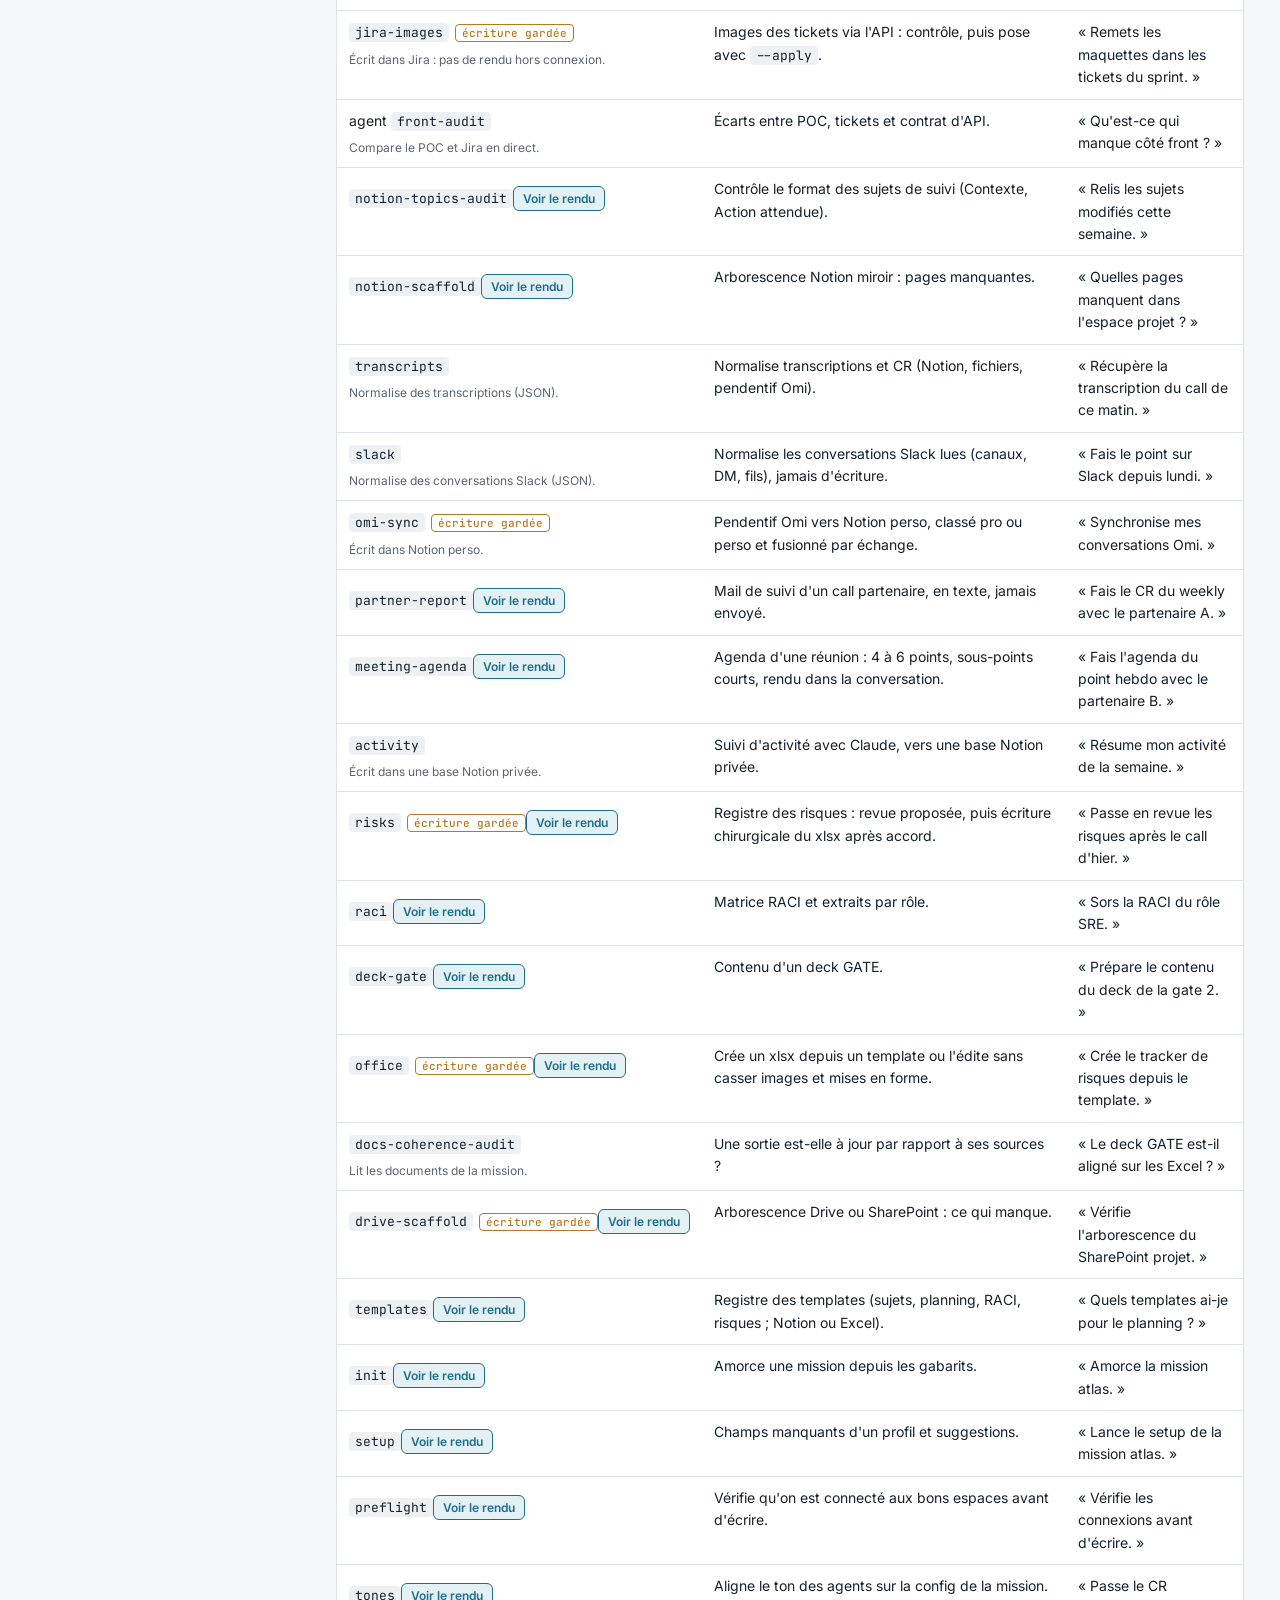
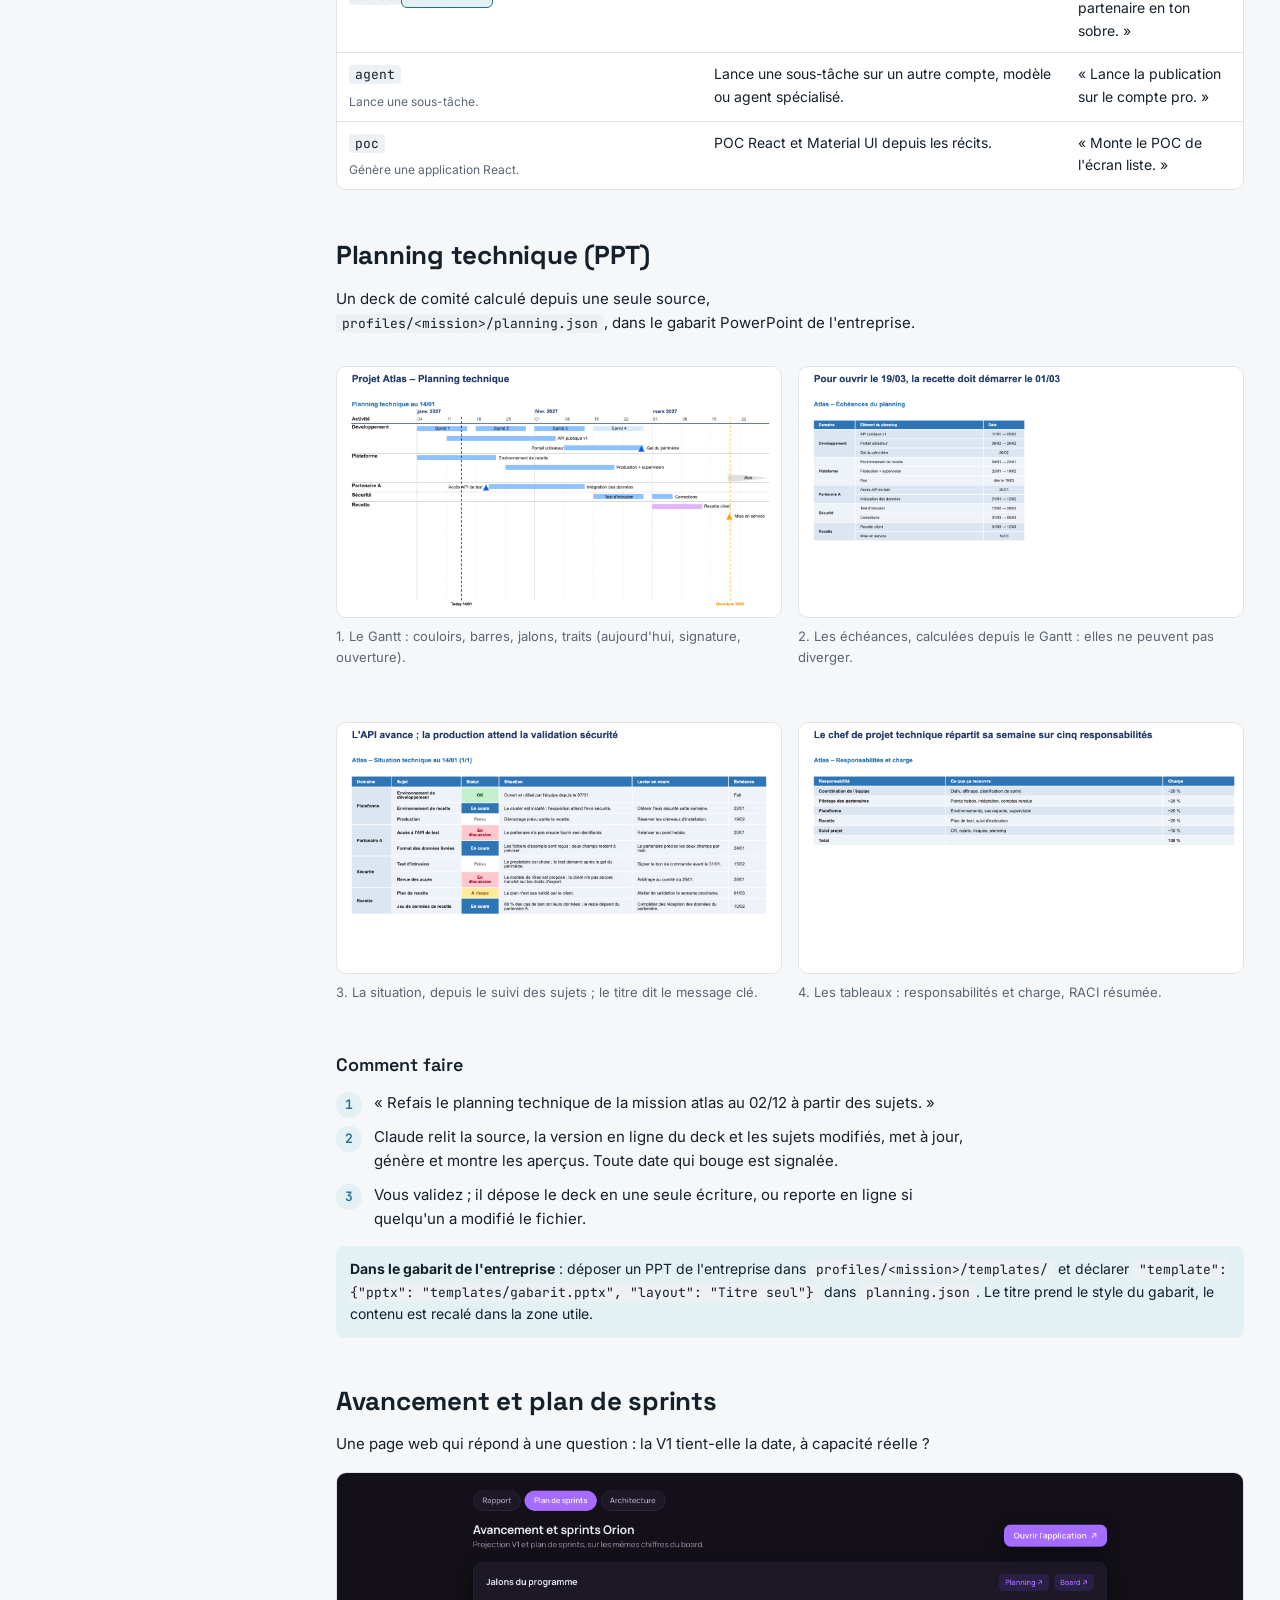
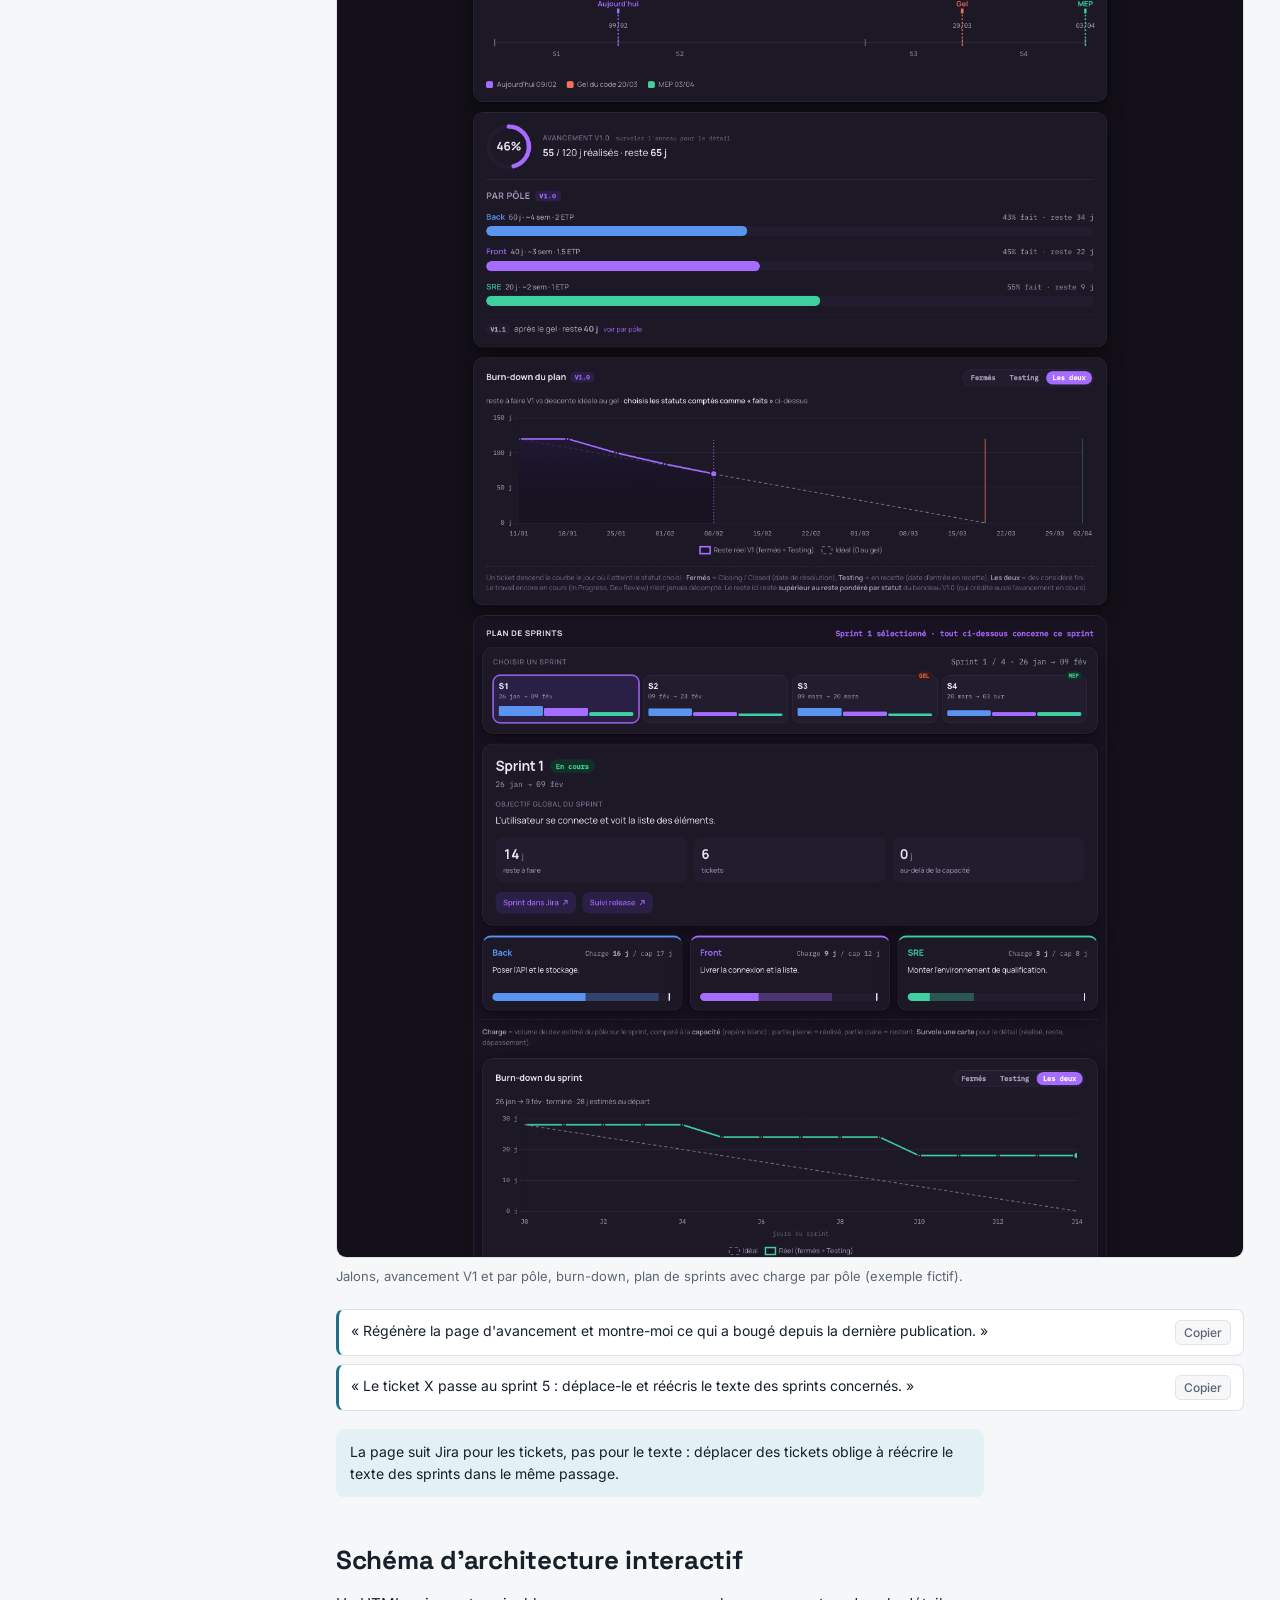
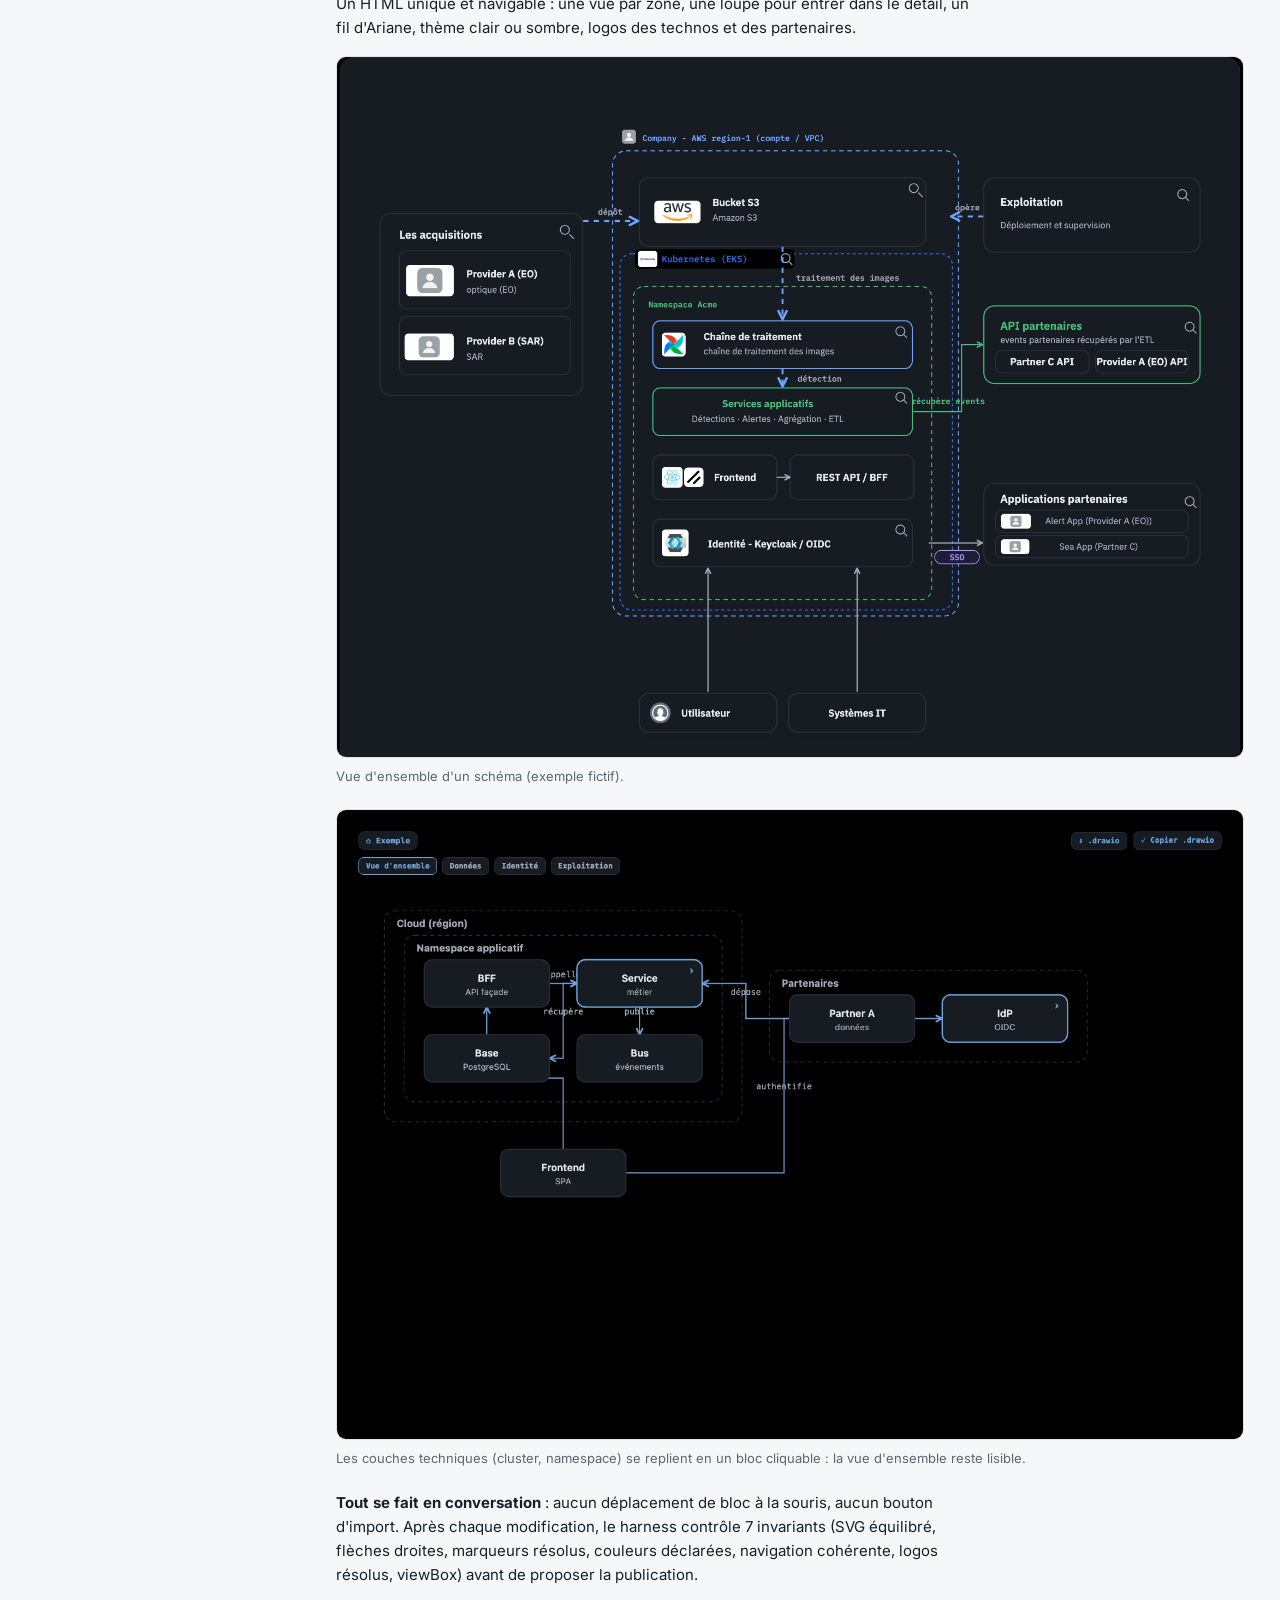
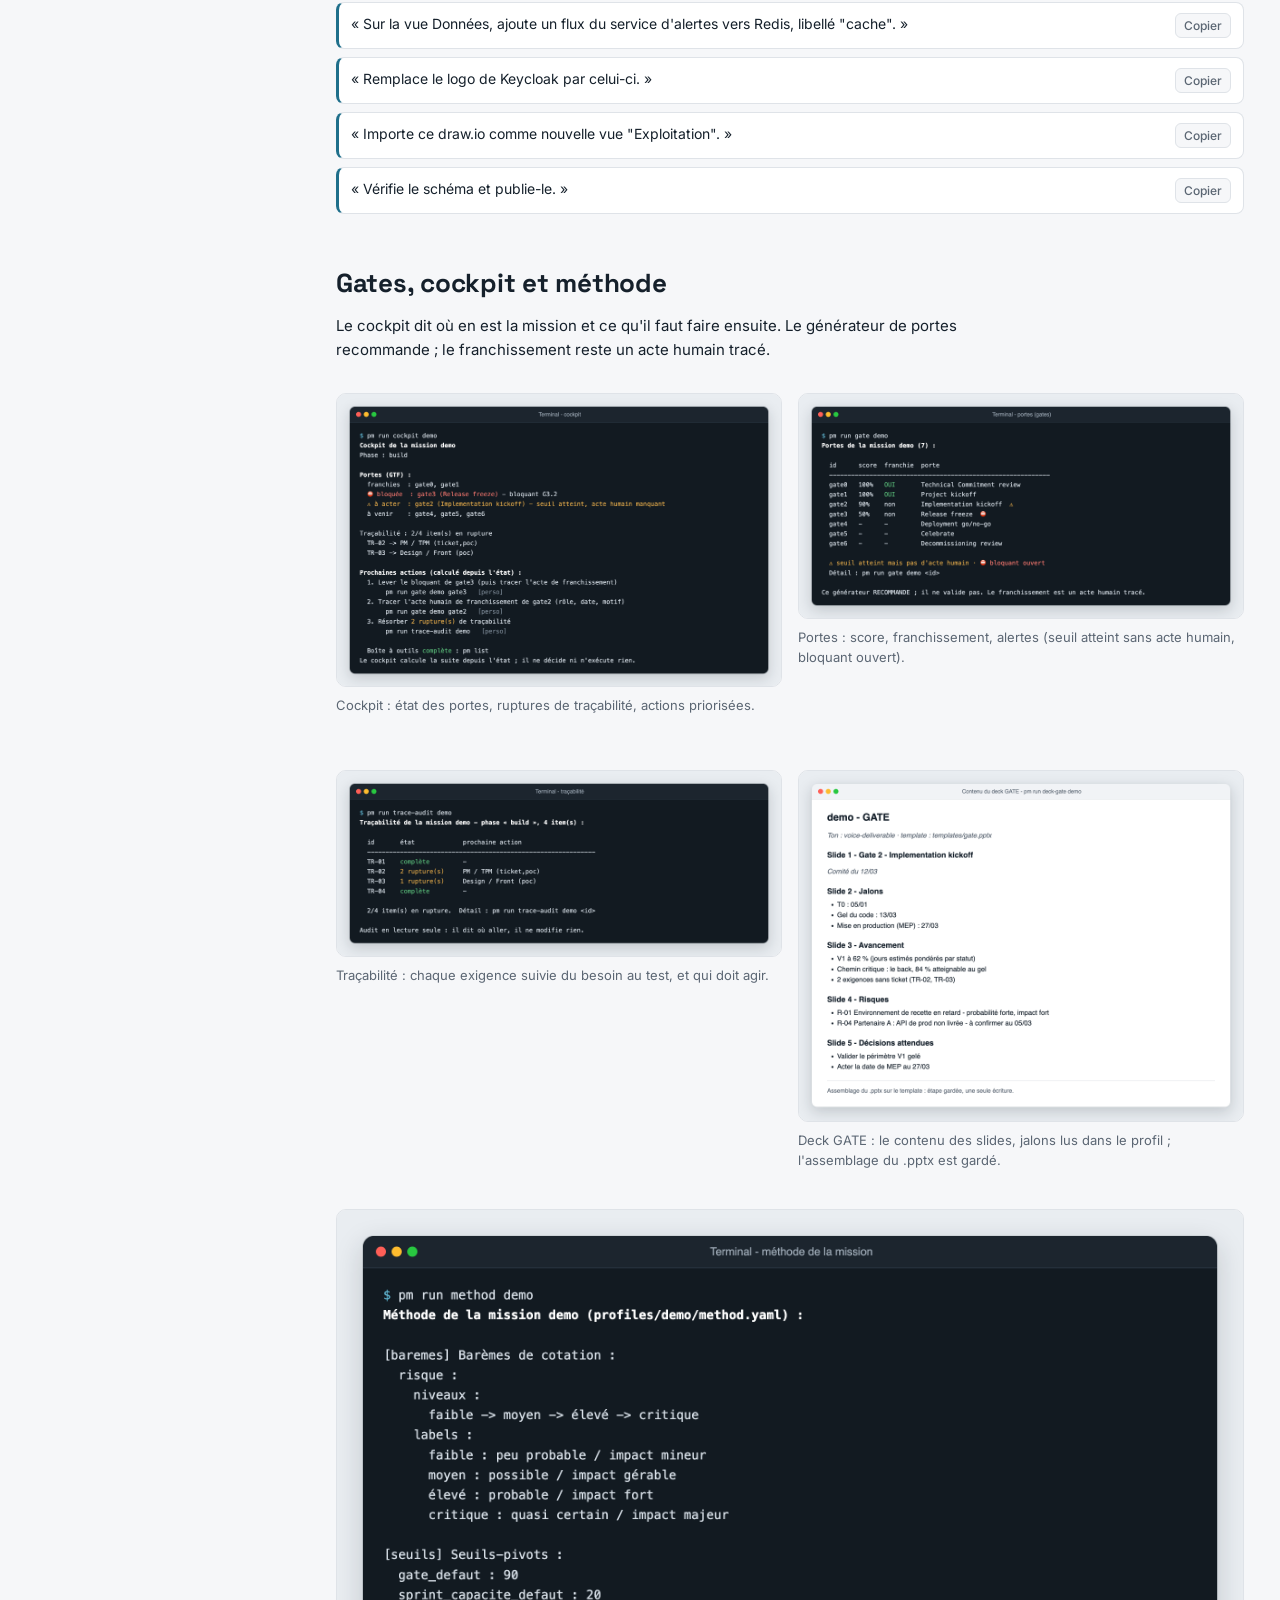
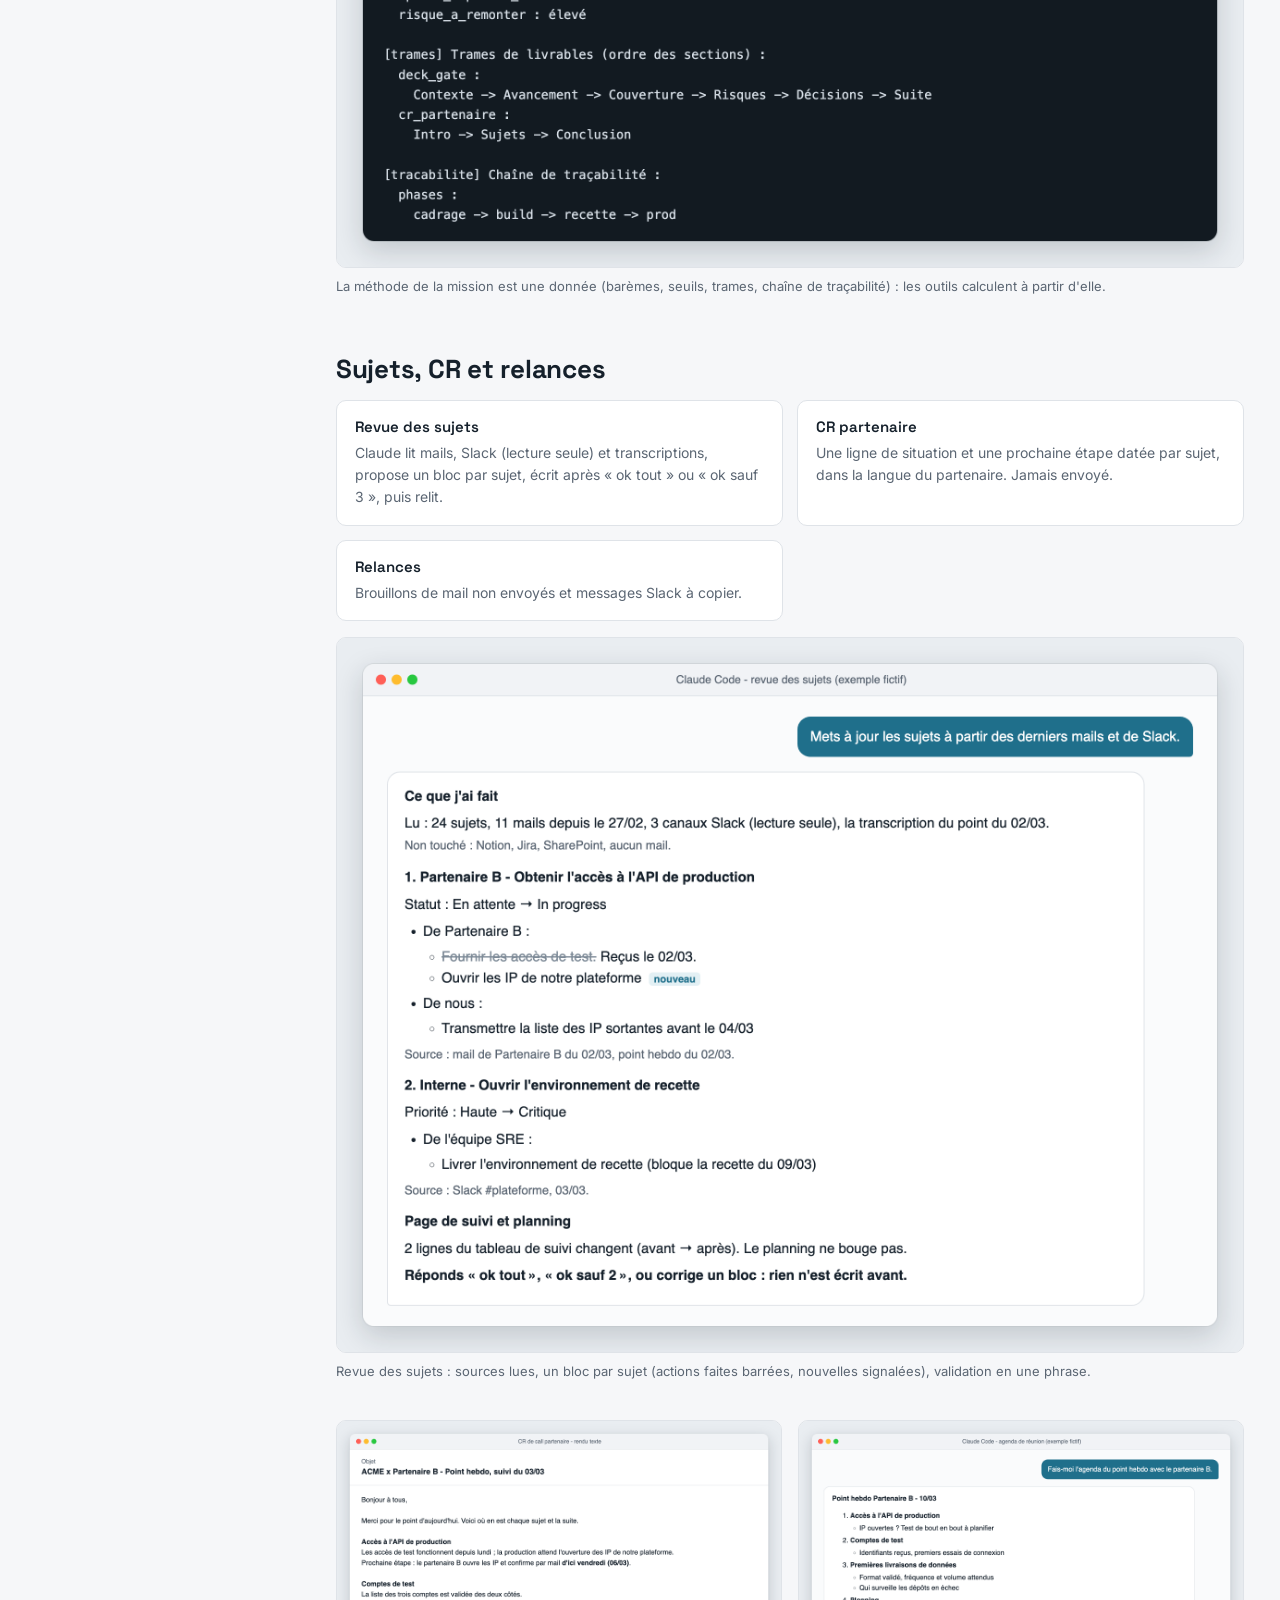
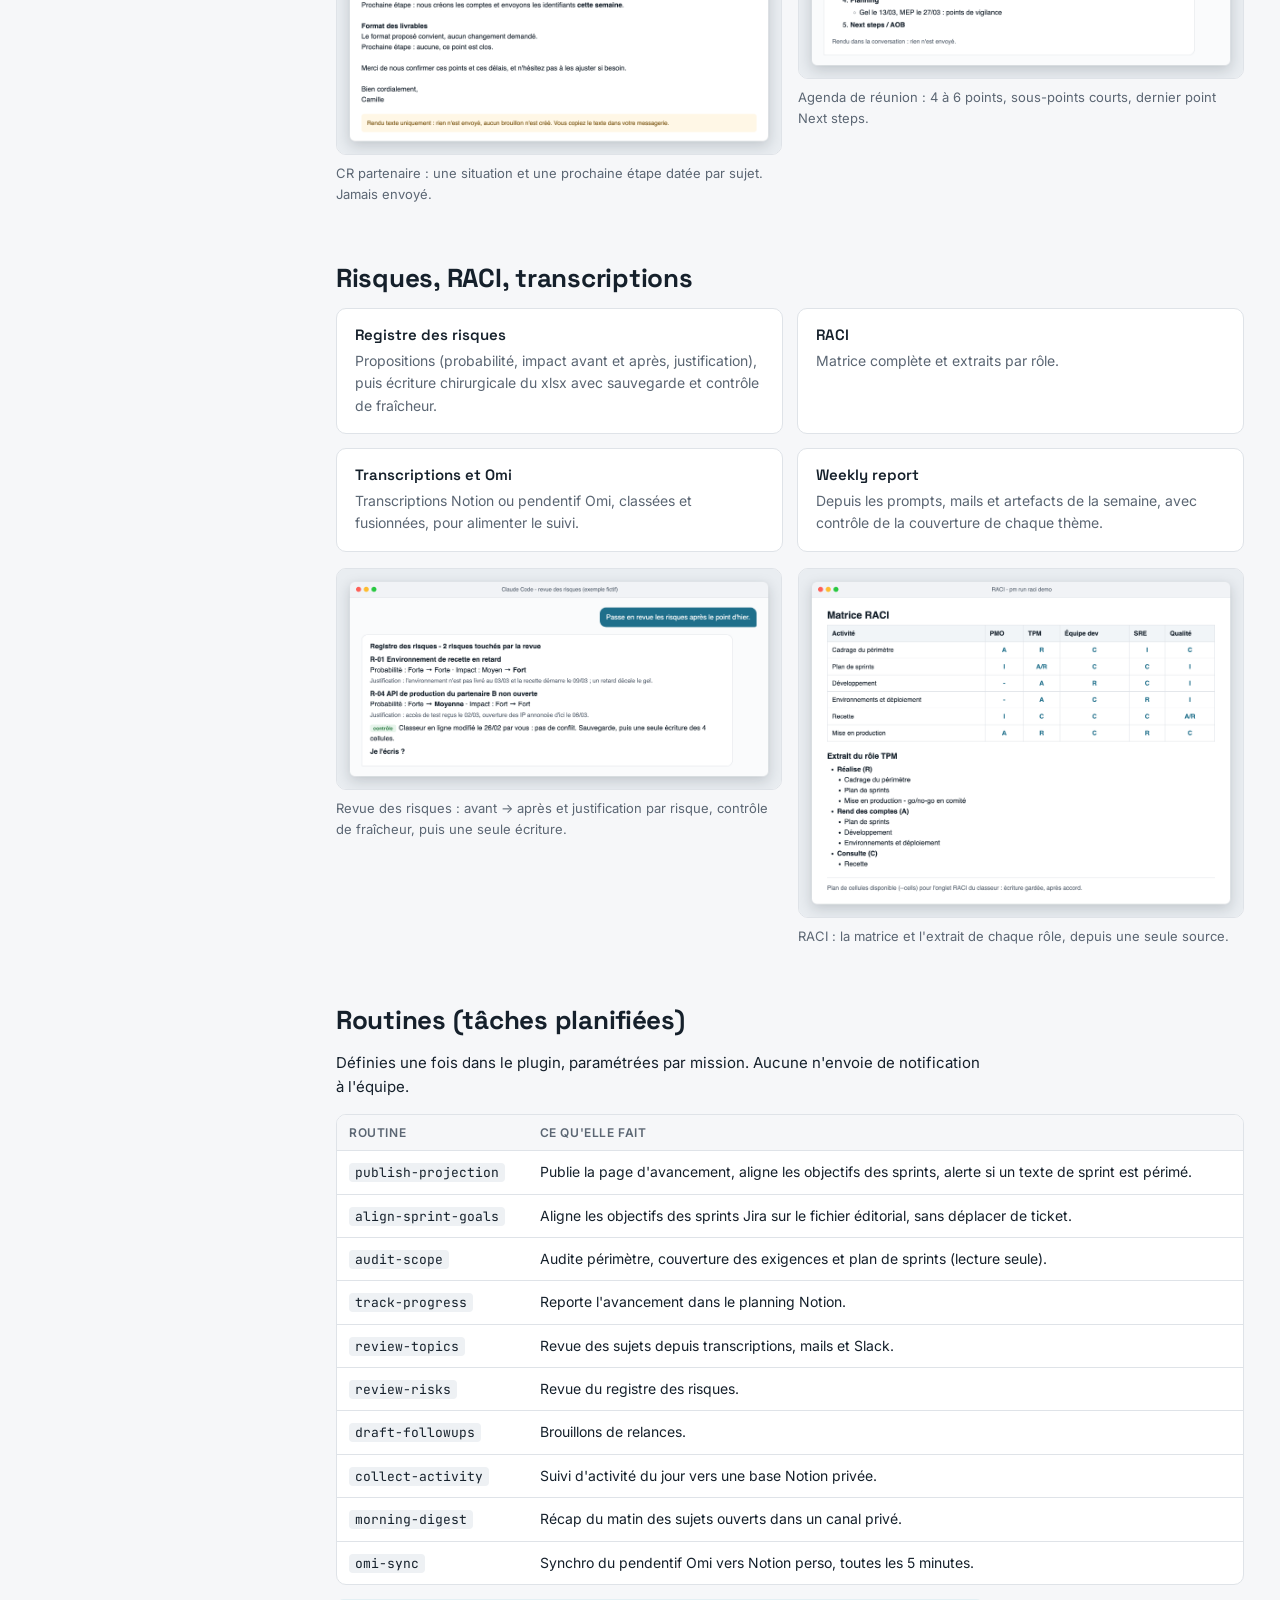
==== commit d22dc6e6: "office : les clés entre guillemets des gabarits sont lues (RACI Excel complète) ; setup : contrôle g" ====
--- a/docs/index.html
+++ b/docs/index.html
@@ -252,14 +252,14 @@
       <tr data-d="suivi"><td><code>meeting-agenda</code><button type="button" class="see" data-shots="agenda">Voir le rendu</button></td><td>Agenda d'une réunion : 4 à 6 points, sous-points courts, rendu dans la conversation.</td><td>« Fais l'agenda du point hebdo avec le partenaire B. »</td></tr>
       <tr data-d="suivi"><td><code>activity</code><span class="nosee">Écrit dans une base Notion privée.</span></td><td>Suivi d'activité avec Claude, vers une base Notion privée.</td><td>« Résume mon activité de la semaine. »</td></tr>
       <tr data-d="office"><td><code>risks</code><span class="tag w">écriture gardée</span><button type="button" class="see" data-shots="revue-risques,xlsx-risks">Voir le rendu</button></td><td>Registre des risques : revue proposée, puis écriture chirurgicale du xlsx après accord.</td><td>« Passe en revue les risques après le call d'hier. »</td></tr>
-      <tr data-d="office"><td><code>raci</code><button type="button" class="see" data-shots="raci">Voir le rendu</button></td><td>Matrice RACI et extraits par rôle.</td><td>« Sors la RACI du rôle SRE. »</td></tr>
+      <tr data-d="office"><td><code>raci</code><button type="button" class="see" data-shots="raci,xlsx-raci">Voir le rendu</button></td><td>Matrice RACI et extraits par rôle.</td><td>« Sors la RACI du rôle SRE. »</td></tr>
       <tr data-d="office"><td><code>deck-gate</code><button type="button" class="see" data-shots="gate-slide1,gate-slide2,gate-slide3,gate-slide4,deck-gate">Voir le rendu</button></td><td>Contenu d'un deck GATE.</td><td>« Prépare le contenu du deck de la gate 2. »</td></tr>
-      <tr data-d="office"><td><code>office</code><span class="tag w">écriture gardée</span><button type="button" class="see" data-shots="xlsx-risks">Voir le rendu</button></td><td>Crée un xlsx depuis un template ou l'édite sans casser images et mises en forme.</td><td>« Crée le tracker de risques depuis le template. »</td></tr>
+      <tr data-d="office"><td><code>office</code><span class="tag w">écriture gardée</span><button type="button" class="see" data-shots="xlsx-risks,xlsx-raci">Voir le rendu</button></td><td>Crée un xlsx depuis un template ou l'édite sans casser images et mises en forme.</td><td>« Crée le tracker de risques depuis le template. »</td></tr>
       <tr data-d="office"><td><code>docs-coherence-audit</code><span class="nosee">Lit les documents de la mission.</span></td><td>Une sortie est-elle à jour par rapport à ses sources ?</td><td>« Le deck GATE est-il aligné sur les Excel ? »</td></tr>
       <tr data-d="office"><td><code>drive-scaffold</code><span class="tag w">écriture gardée</span><button type="button" class="see" data-shots="cmd-drive-scaffold">Voir le rendu</button></td><td>Arborescence Drive ou SharePoint : ce qui manque.</td><td>« Vérifie l'arborescence du SharePoint projet. »</td></tr>
       <tr data-d="office"><td><code>templates</code><button type="button" class="see" data-shots="cmd-templates">Voir le rendu</button></td><td>Registre des templates (sujets, planning, RACI, risques ; Notion ou Excel).</td><td>« Quels templates ai-je pour le planning ? »</td></tr>
       <tr data-d="outils"><td><code>init</code><button type="button" class="see" data-shots="cmd-init">Voir le rendu</button></td><td>Amorce une mission depuis les gabarits.</td><td>« Amorce la mission atlas. »</td></tr>
-      <tr data-d="outils"><td><code>setup</code><span class="nosee">Formulaire dans la conversation.</span></td><td>Champs manquants d'un profil et suggestions.</td><td>« Lance le setup de la mission atlas. »</td></tr>
+      <tr data-d="outils"><td><code>setup</code><button type="button" class="see" data-shots="cmd-setup">Voir le rendu</button></td><td>Champs manquants d'un profil et suggestions.</td><td>« Lance le setup de la mission atlas. »</td></tr>
       <tr data-d="outils"><td><code>preflight</code><button type="button" class="see" data-shots="cmd-preflight">Voir le rendu</button></td><td>Vérifie qu'on est connecté aux bons espaces avant d'écrire.</td><td>« Vérifie les connexions avant d'écrire. »</td></tr>
       <tr data-d="outils"><td><code>tones</code><button type="button" class="see" data-shots="cmd-tones">Voir le rendu</button></td><td>Aligne le ton des agents sur la config de la mission.</td><td>« Passe le CR partenaire en ton sobre. »</td></tr>
       <tr data-d="outils"><td><code>agent</code><span class="nosee">Lance une sous-tâche.</span></td><td>Lance une sous-tâche sur un autre compte, modèle ou agent spécialisé.</td><td>« Lance la publication sur le compte pro. »</td></tr>
@@ -490,7 +490,7 @@
   apply();
 
   // aperçus : bouton « Voir le rendu » et vignettes
-  var CAP={"planning-gantt": "Planning : le Gantt (couloirs, barres, jalons, traits aujourd'hui et ouverture).", "planning-echeances": "Planning : les échéances, calculées depuis le Gantt.", "planning-situation": "Situation technique : état des lieux de chaque sujet (statut, situation, levier, échéance).", "planning-tableau": "Planning : tableau des responsabilités.", "plan-avancement": "Page web Avancement et sprints : jalons, avancement V1 par pôle, burn-down, plan de sprints.", "gate-slide1": "Deck GATE : avancement V1, burn-down et projection de fin.", "gate-slide2": "Deck GATE : couverture des exigences.", "gate-slide3": "Deck GATE : checklist de la porte.", "gate-slide4": "Deck GATE : risques et leviers.", "deck-gate": "deck-gate : le contenu des slides généré depuis le profil (avant assemblage).", "cmd-gate": "gate : score des 7 portes et alertes.", "cmd-cockpit": "cockpit : état de la mission et prochaines actions.", "cmd-method": "method : barèmes, seuils, trames, traçabilité.", "cmd-trace": "trace-audit : exigences en rupture et qui doit agir.", "weekly-report": "Weekly report rédigé depuis la matière de la semaine (exemple fictif).", "archi-showcase": "Schéma d'architecture interactif : vue d'ensemble avec logos.", "archi-vue-ensemble": "Schéma d'architecture : couches techniques repliées en blocs cliquables.", "revue-sujets": "Revue des sujets proposée dans la conversation (exemple fictif).", "cmd-topics": "notion-topics-audit : défauts de format d'un sujet avant écriture.", "cmd-notion-scaffold": "notion-scaffold : arborescence Notion attendue.", "cr-partenaire": "CR de call partenaire en français (rendu texte, jamais envoyé).", "cr-partenaire-en": "CR de call partenaire en anglais.", "revue-risques": "Revue des risques proposée dans la conversation (exemple fictif).", "xlsx-risks": "Registre des risques créé par office (contenu du classeur).", "raci": "Matrice RACI et extrait par rôle.", "cmd-drive-scaffold": "drive-scaffold : dossiers et fichiers attendus.", "cmd-templates": "templates : registre objet × solution.", "cmd-init": "init : amorcer une mission depuis les gabarits.", "cmd-preflight": "preflight : aucune écriture tant que les connecteurs ne sont pas vérifiés.", "cmd-tones": "tones : ton de chaque agent.", "agenda": "Agenda de réunion (exemple fictif).", "cmd-list": "pm list : tous les générateurs.", "cmd-demo": "pm demo : le framework rejoué sur un projet fictif."};
+  var CAP={"planning-gantt": "Planning : le Gantt (couloirs, barres, jalons, traits aujourd'hui et ouverture).", "planning-echeances": "Planning : les échéances, calculées depuis le Gantt.", "planning-situation": "Situation technique : état des lieux de chaque sujet (statut, situation, levier, échéance).", "planning-tableau": "Planning : tableau des responsabilités.", "plan-avancement": "Page web Avancement et sprints : jalons, avancement V1 par pôle, burn-down, plan de sprints.", "gate-slide1": "Deck GATE : avancement V1, burn-down et projection de fin.", "gate-slide2": "Deck GATE : couverture des exigences.", "gate-slide3": "Deck GATE : checklist de la porte.", "gate-slide4": "Deck GATE : risques et leviers.", "deck-gate": "deck-gate : le contenu des slides généré depuis le profil (avant assemblage).", "cmd-gate": "gate : score des 7 portes et alertes.", "cmd-cockpit": "cockpit : état de la mission et prochaines actions.", "cmd-method": "method : barèmes, seuils, trames, traçabilité.", "cmd-trace": "trace-audit : exigences en rupture et qui doit agir.", "weekly-report": "Weekly report rédigé depuis la matière de la semaine (exemple fictif).", "archi-showcase": "Schéma d'architecture interactif : vue d'ensemble avec logos.", "archi-vue-ensemble": "Schéma d'architecture : couches techniques repliées en blocs cliquables.", "revue-sujets": "Revue des sujets proposée dans la conversation (exemple fictif).", "cmd-topics": "notion-topics-audit : défauts de format d'un sujet avant écriture.", "cmd-notion-scaffold": "notion-scaffold : arborescence Notion attendue.", "cr-partenaire": "CR de call partenaire en français (rendu texte, jamais envoyé).", "cr-partenaire-en": "CR de call partenaire en anglais.", "revue-risques": "Revue des risques proposée dans la conversation (exemple fictif).", "xlsx-risks": "Registre des risques créé par office (contenu du classeur).", "raci": "Matrice RACI et extrait par rôle.", "cmd-drive-scaffold": "drive-scaffold : dossiers et fichiers attendus.", "cmd-templates": "templates : registre objet × solution.", "cmd-init": "init : amorcer une mission depuis les gabarits.", "cmd-preflight": "preflight : aucune écriture tant que les connecteurs ne sont pas vérifiés.", "cmd-tones": "tones : ton de chaque agent.", "agenda": "Agenda de réunion (exemple fictif).", "cmd-list": "pm list : tous les générateurs.", "cmd-demo": "pm demo : le framework rejoué sur un projet fictif.", "xlsx-raci": "RACI créée par office depuis le gabarit Excel (contenu du classeur).", "cmd-setup": "setup : champs manquants du profil, avec une suggestion pour chacun."};
   var lb=document.getElementById("lb"), li=document.getElementById("lbimg"), lc=document.getElementById("lbcap"), ln=document.getElementById("lbn"), cur=[], k=0;
   function show(){li.src="img/"+cur[k]+".png"; li.alt=CAP[cur[k]]||""; lc.textContent=CAP[cur[k]]||""; ln.textContent=(k+1)+" / "+cur.length;
     document.getElementById("lbprev").hidden=document.getElementById("lbnext").hidden=cur.length<2;}
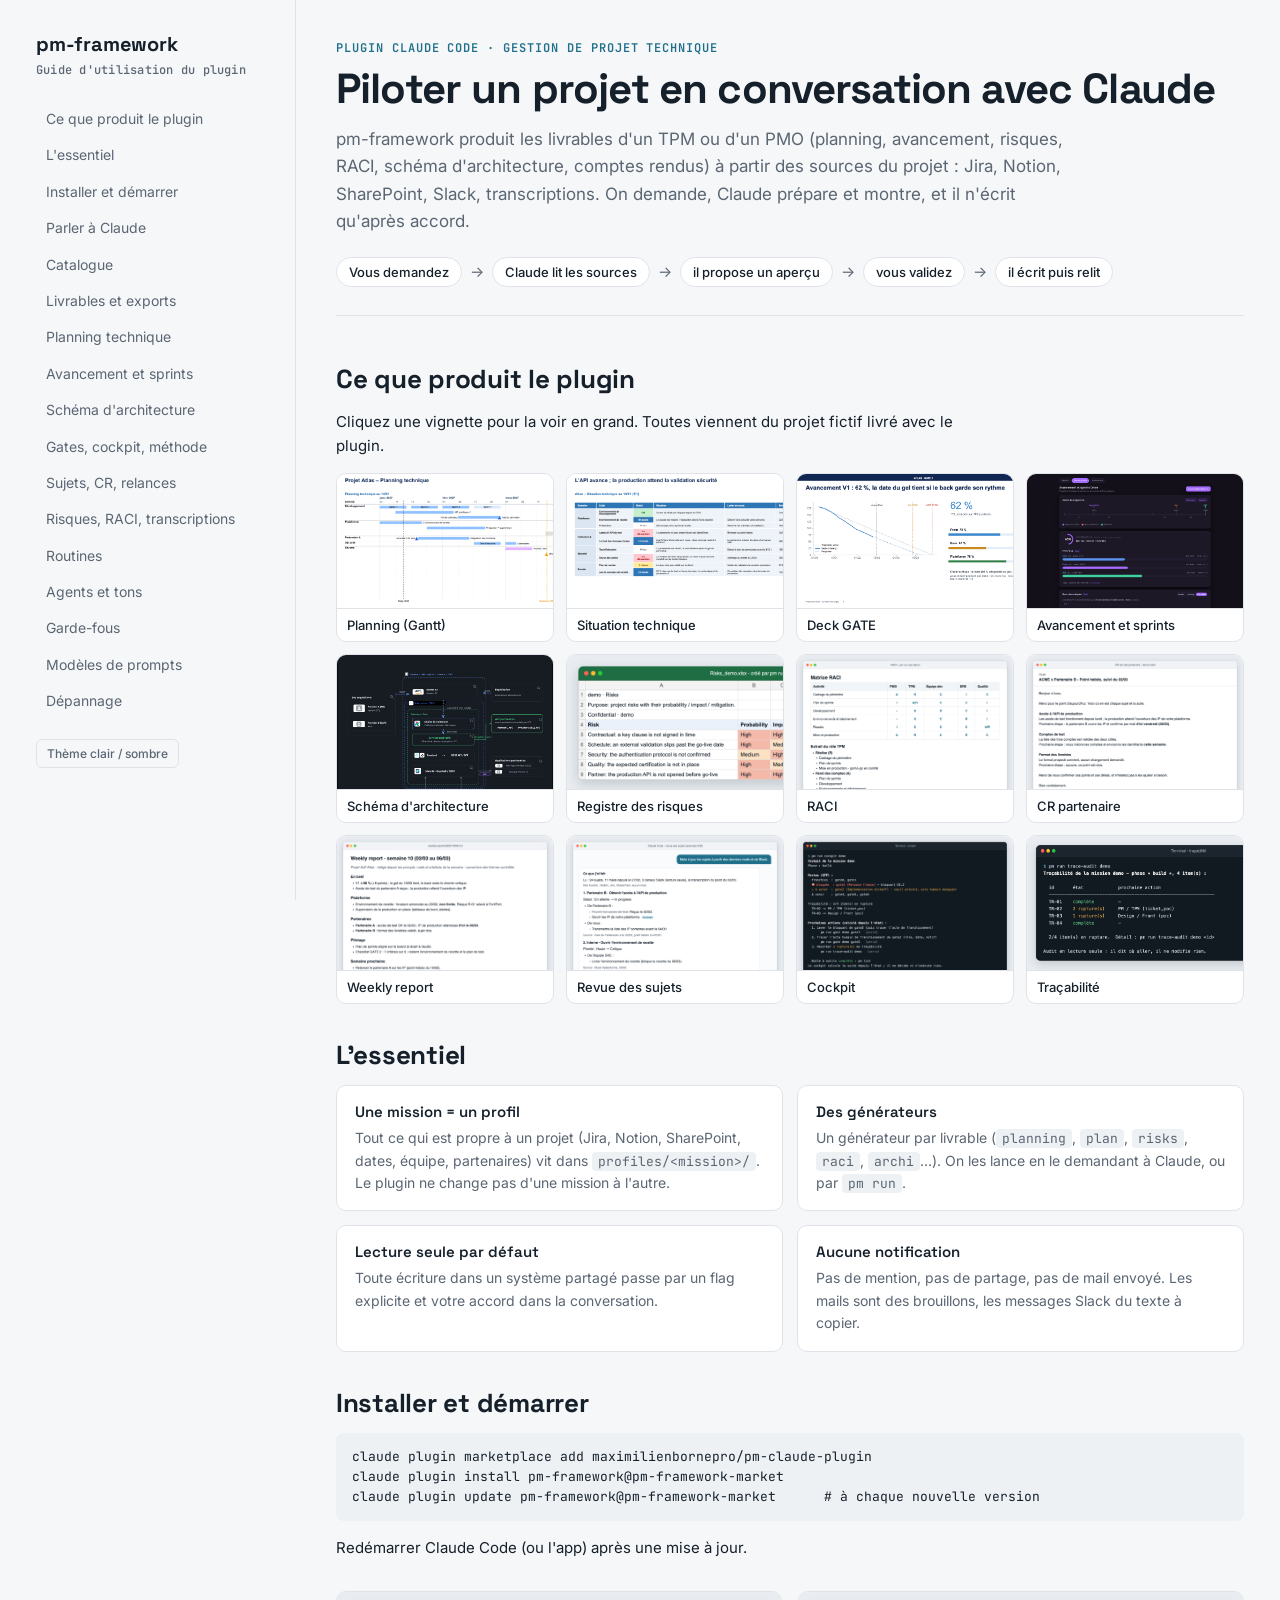
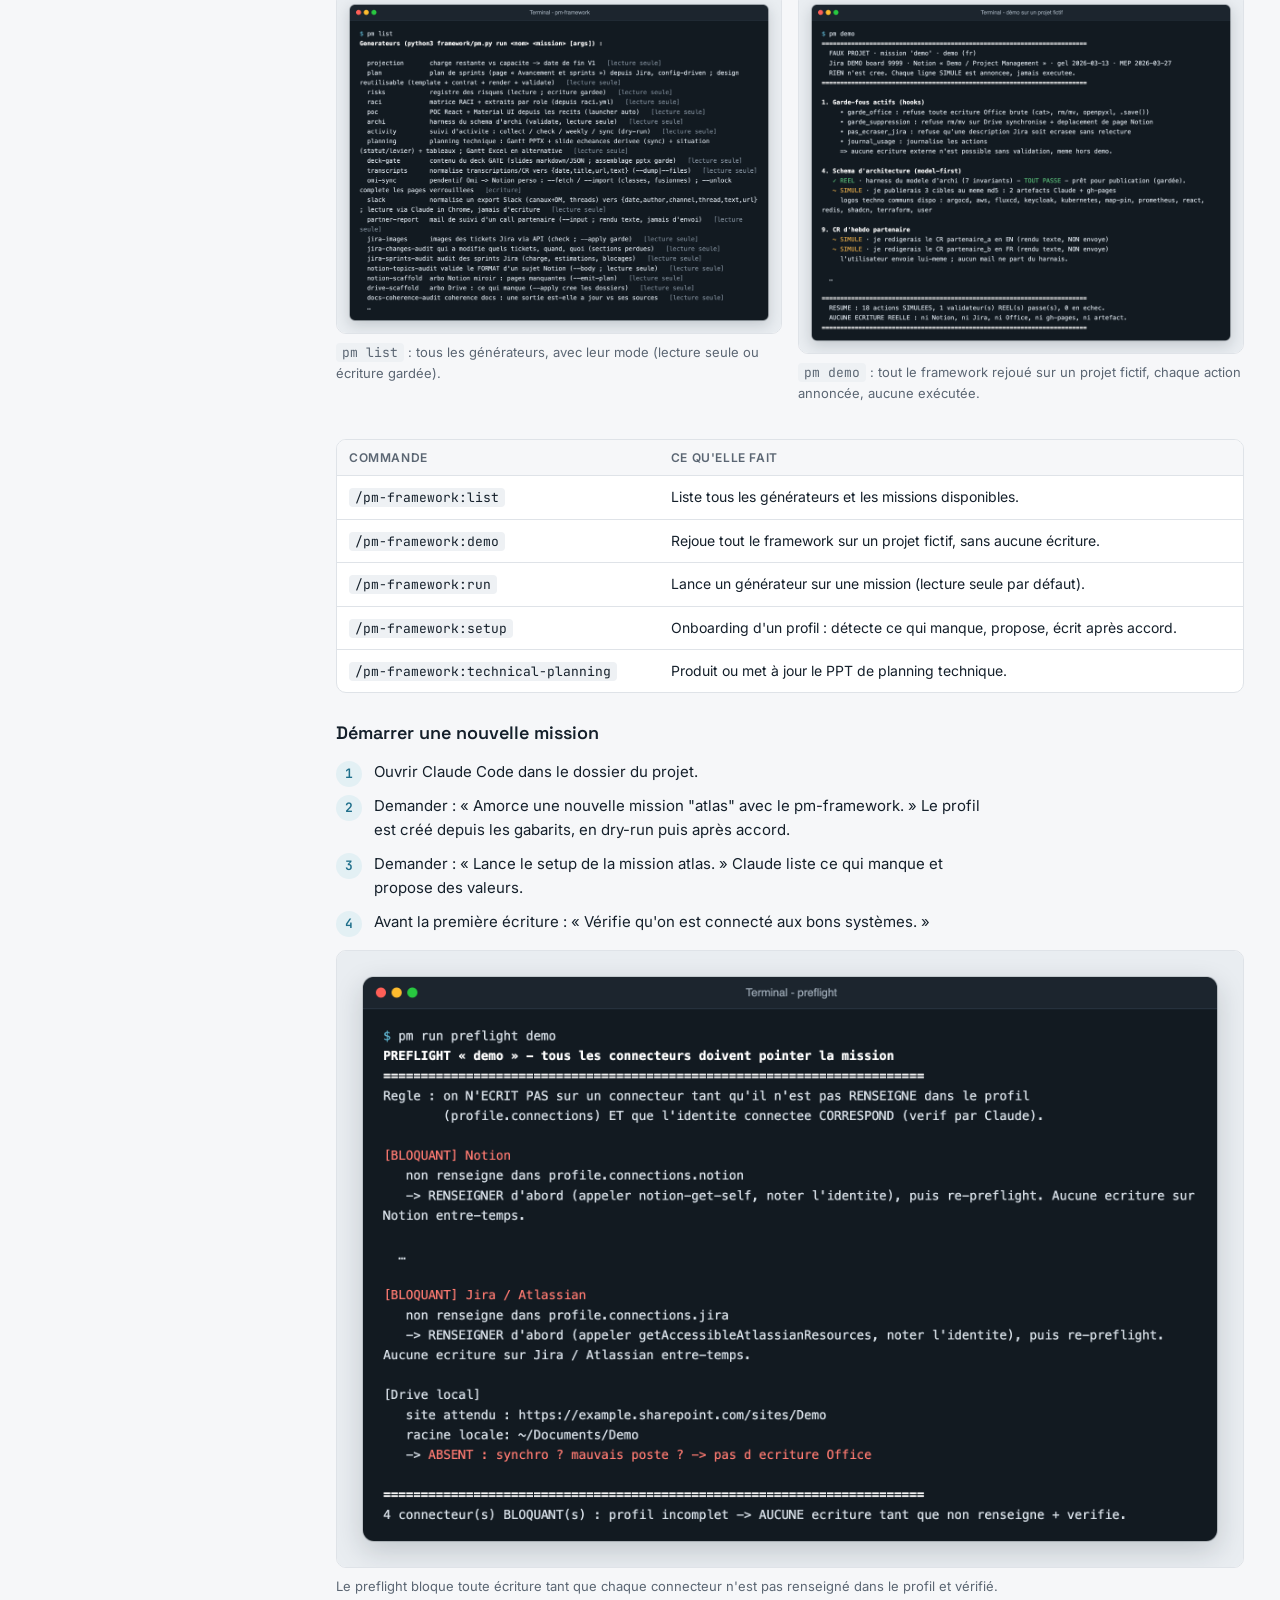
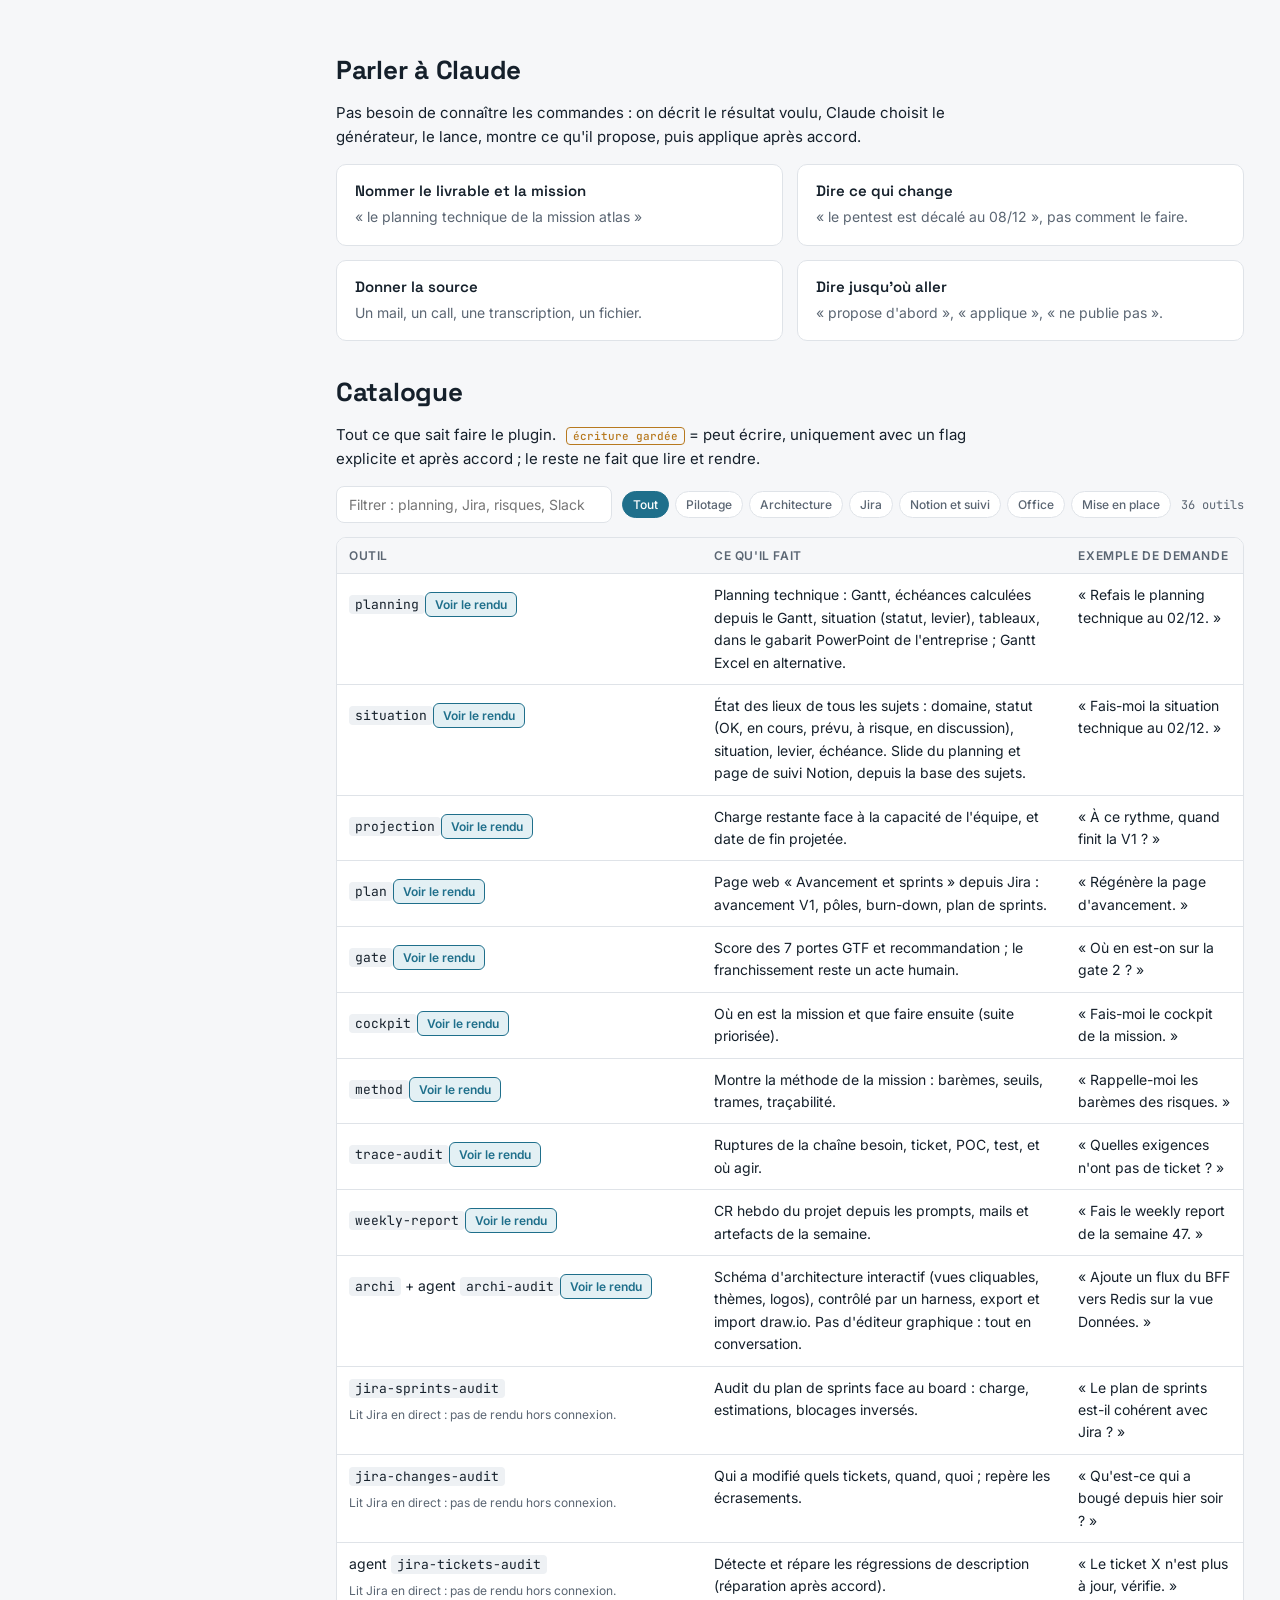
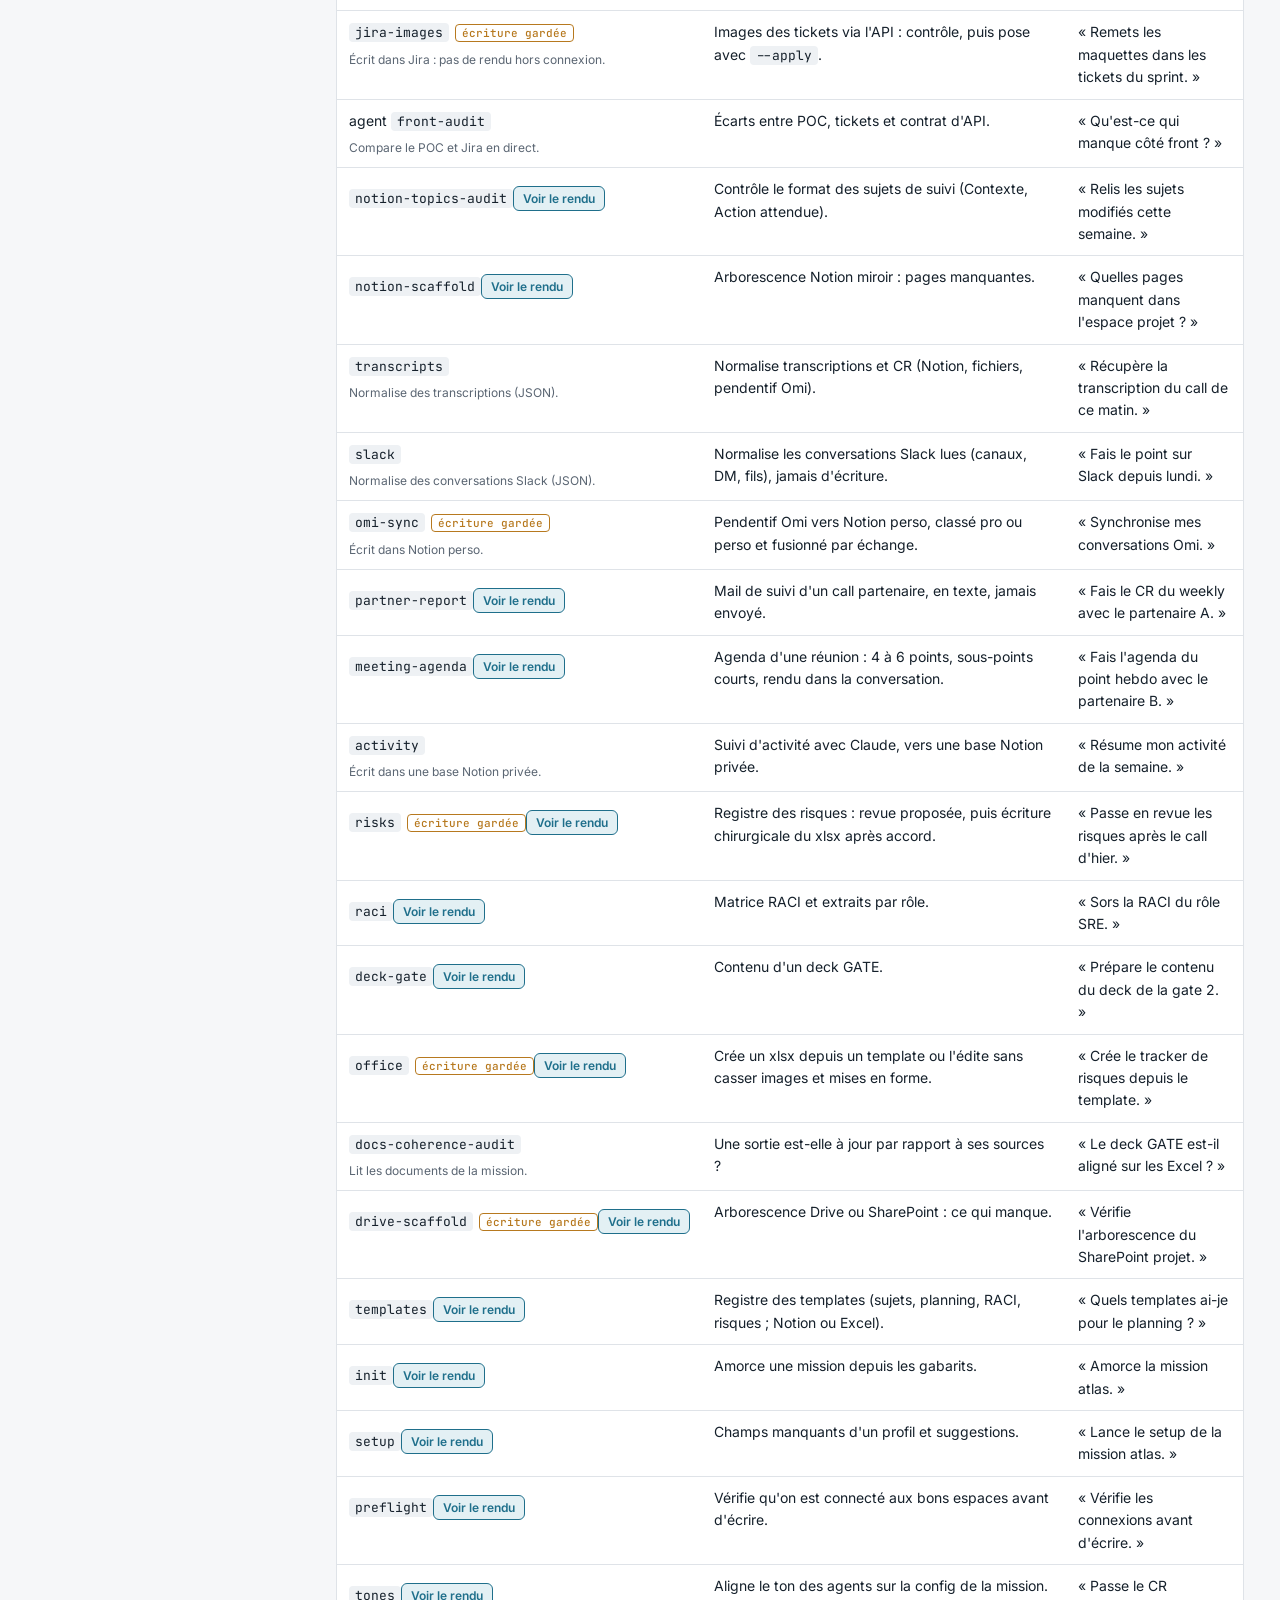
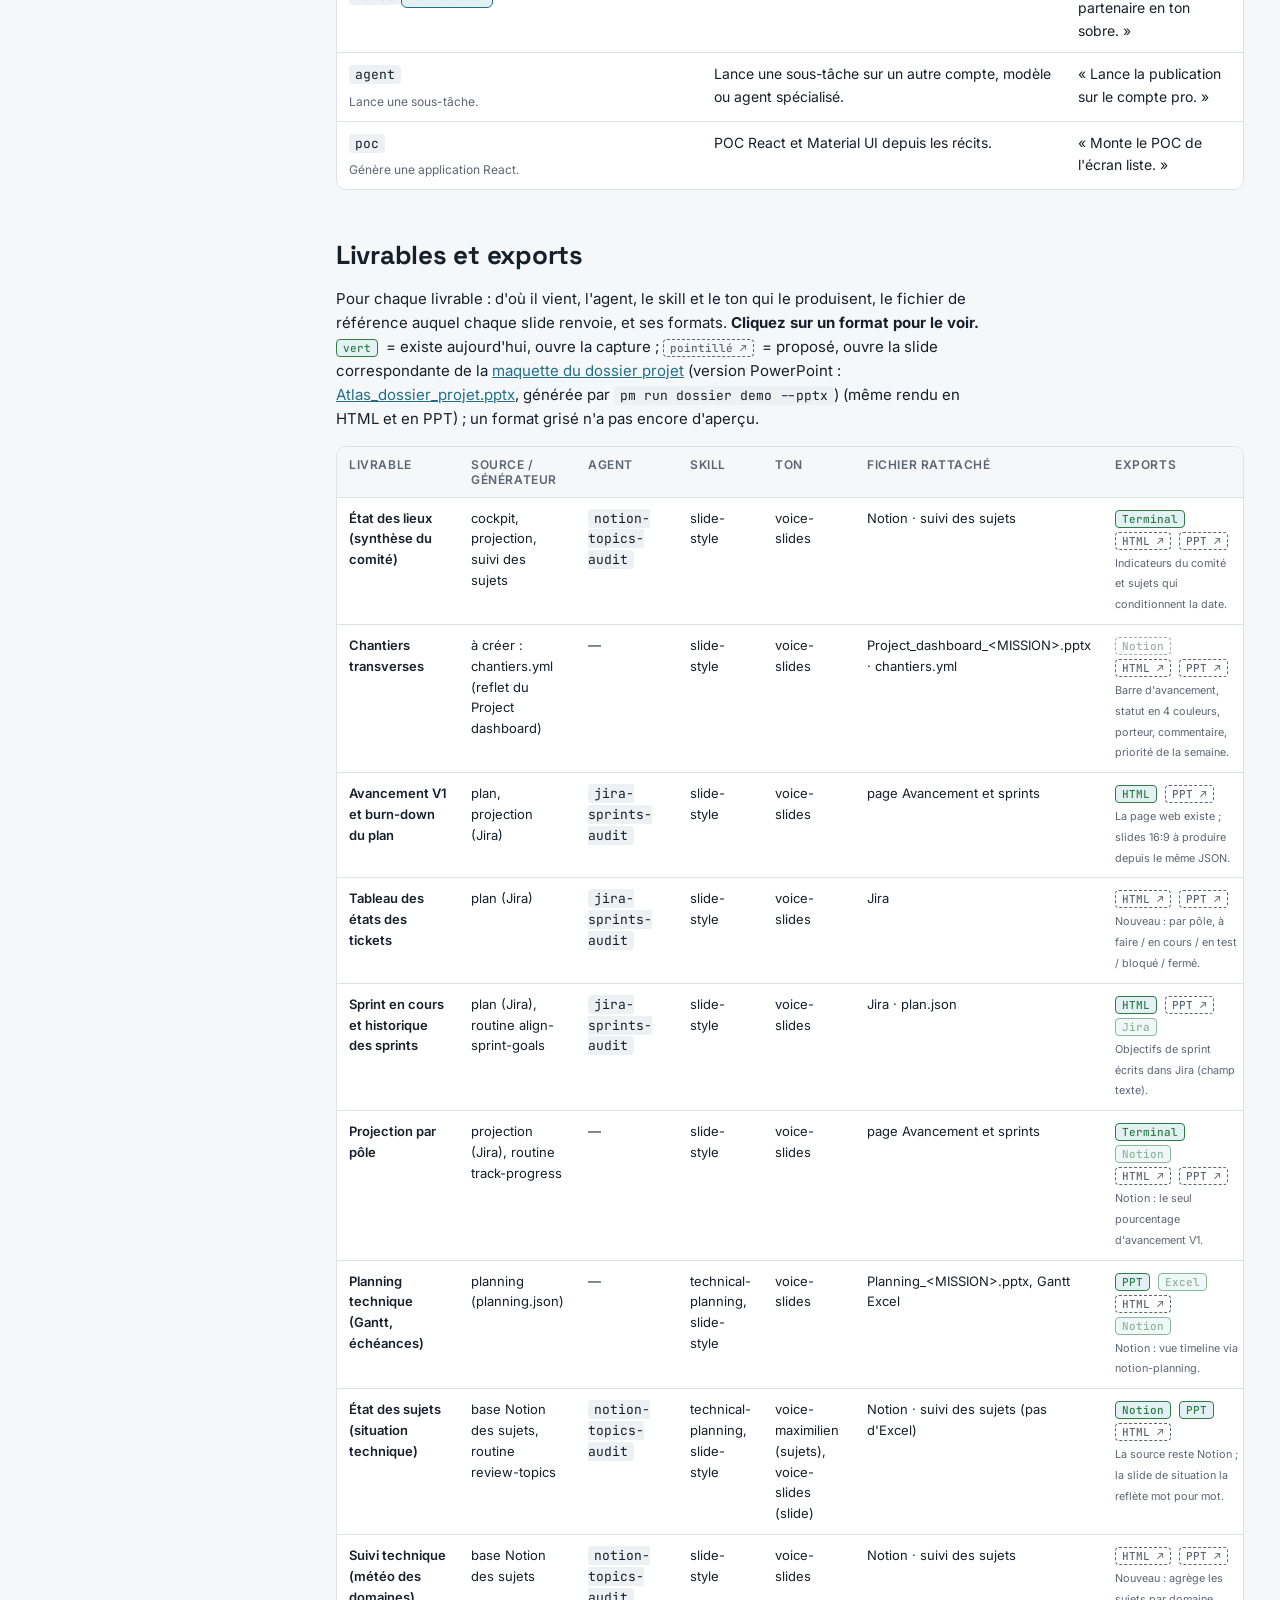
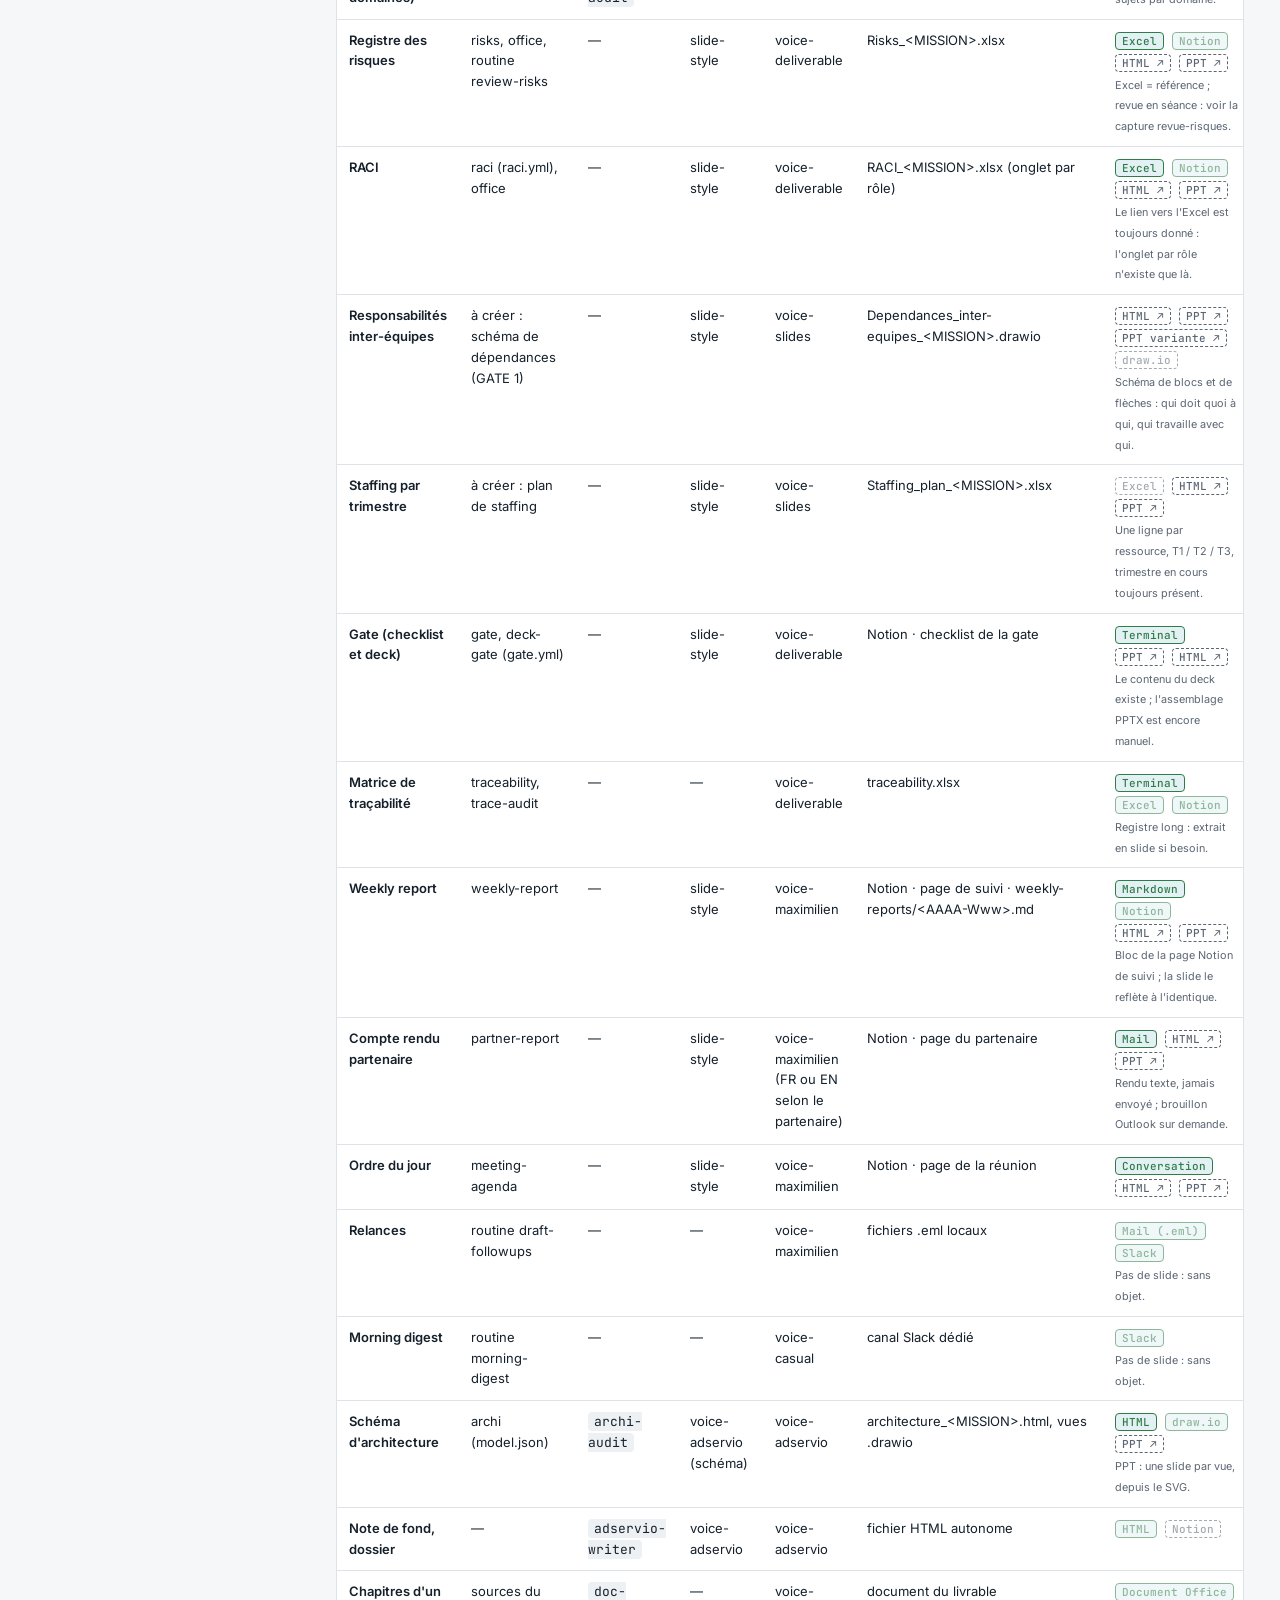
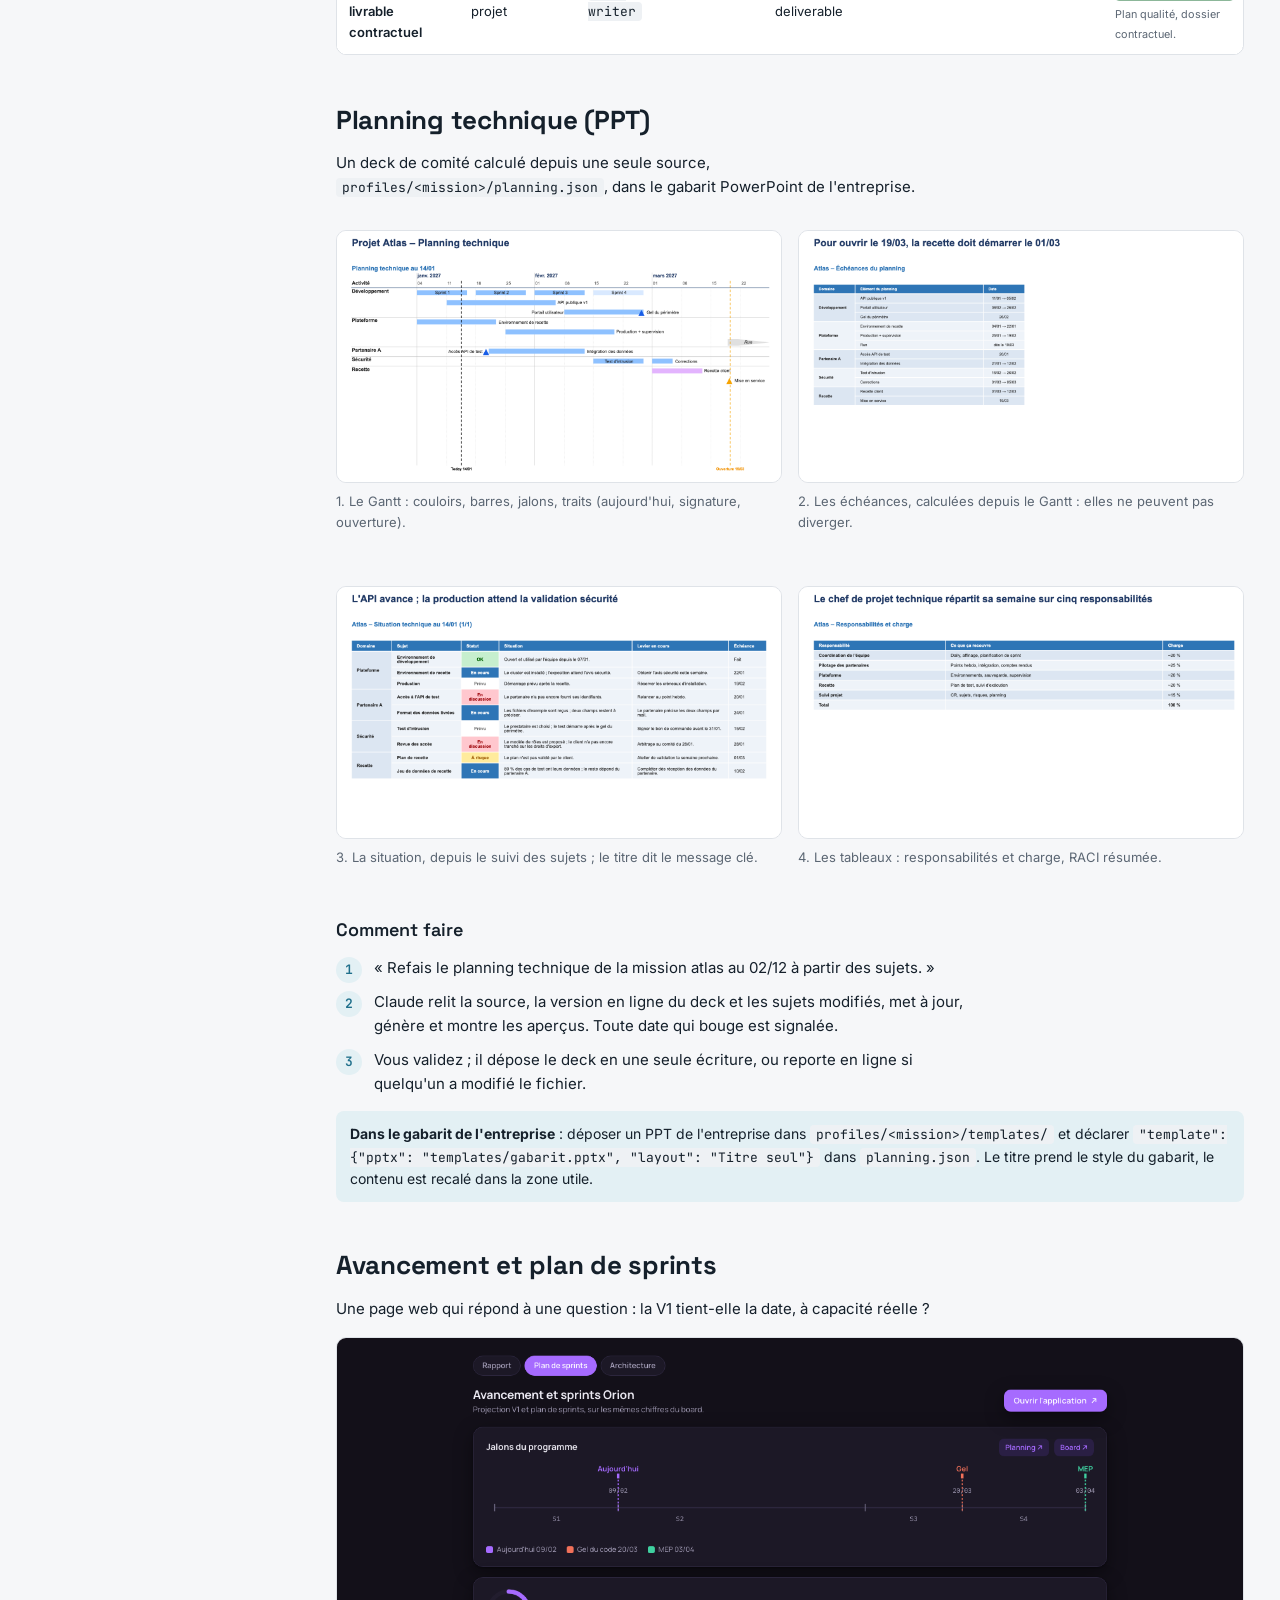
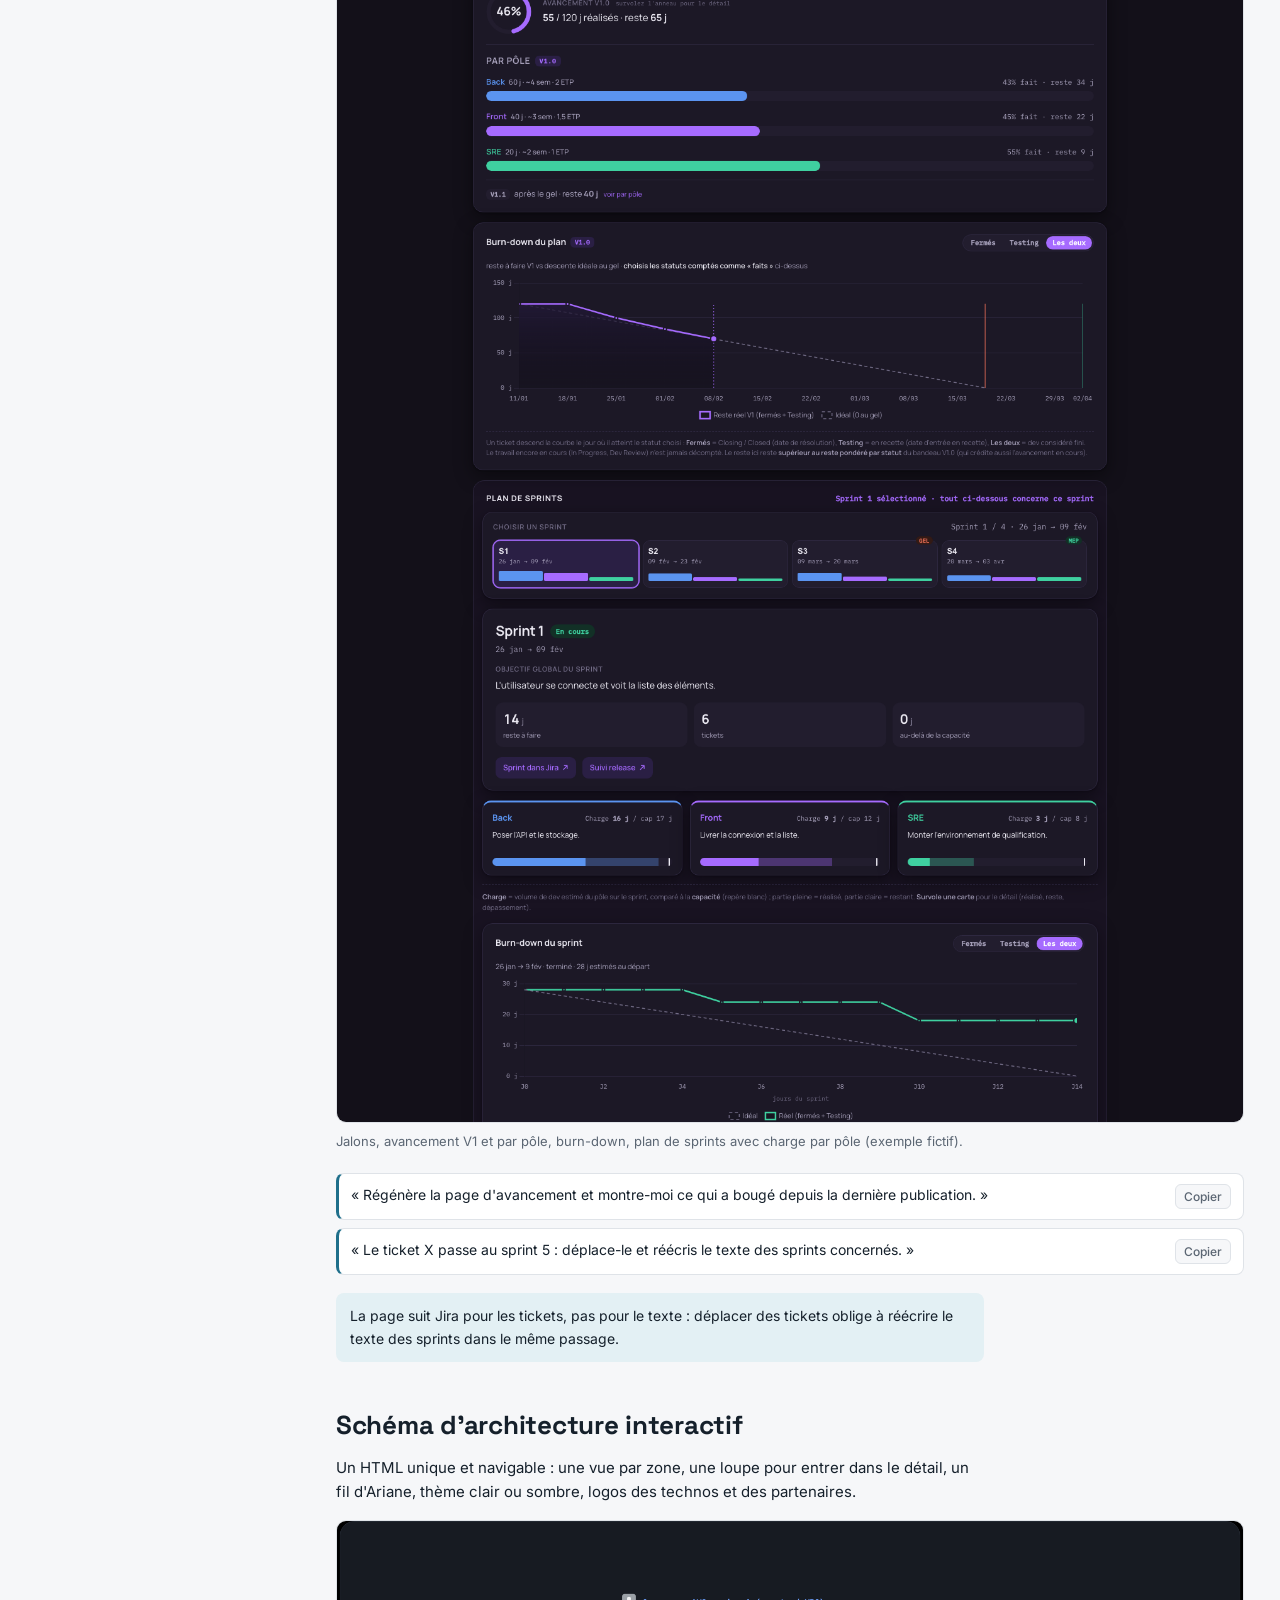
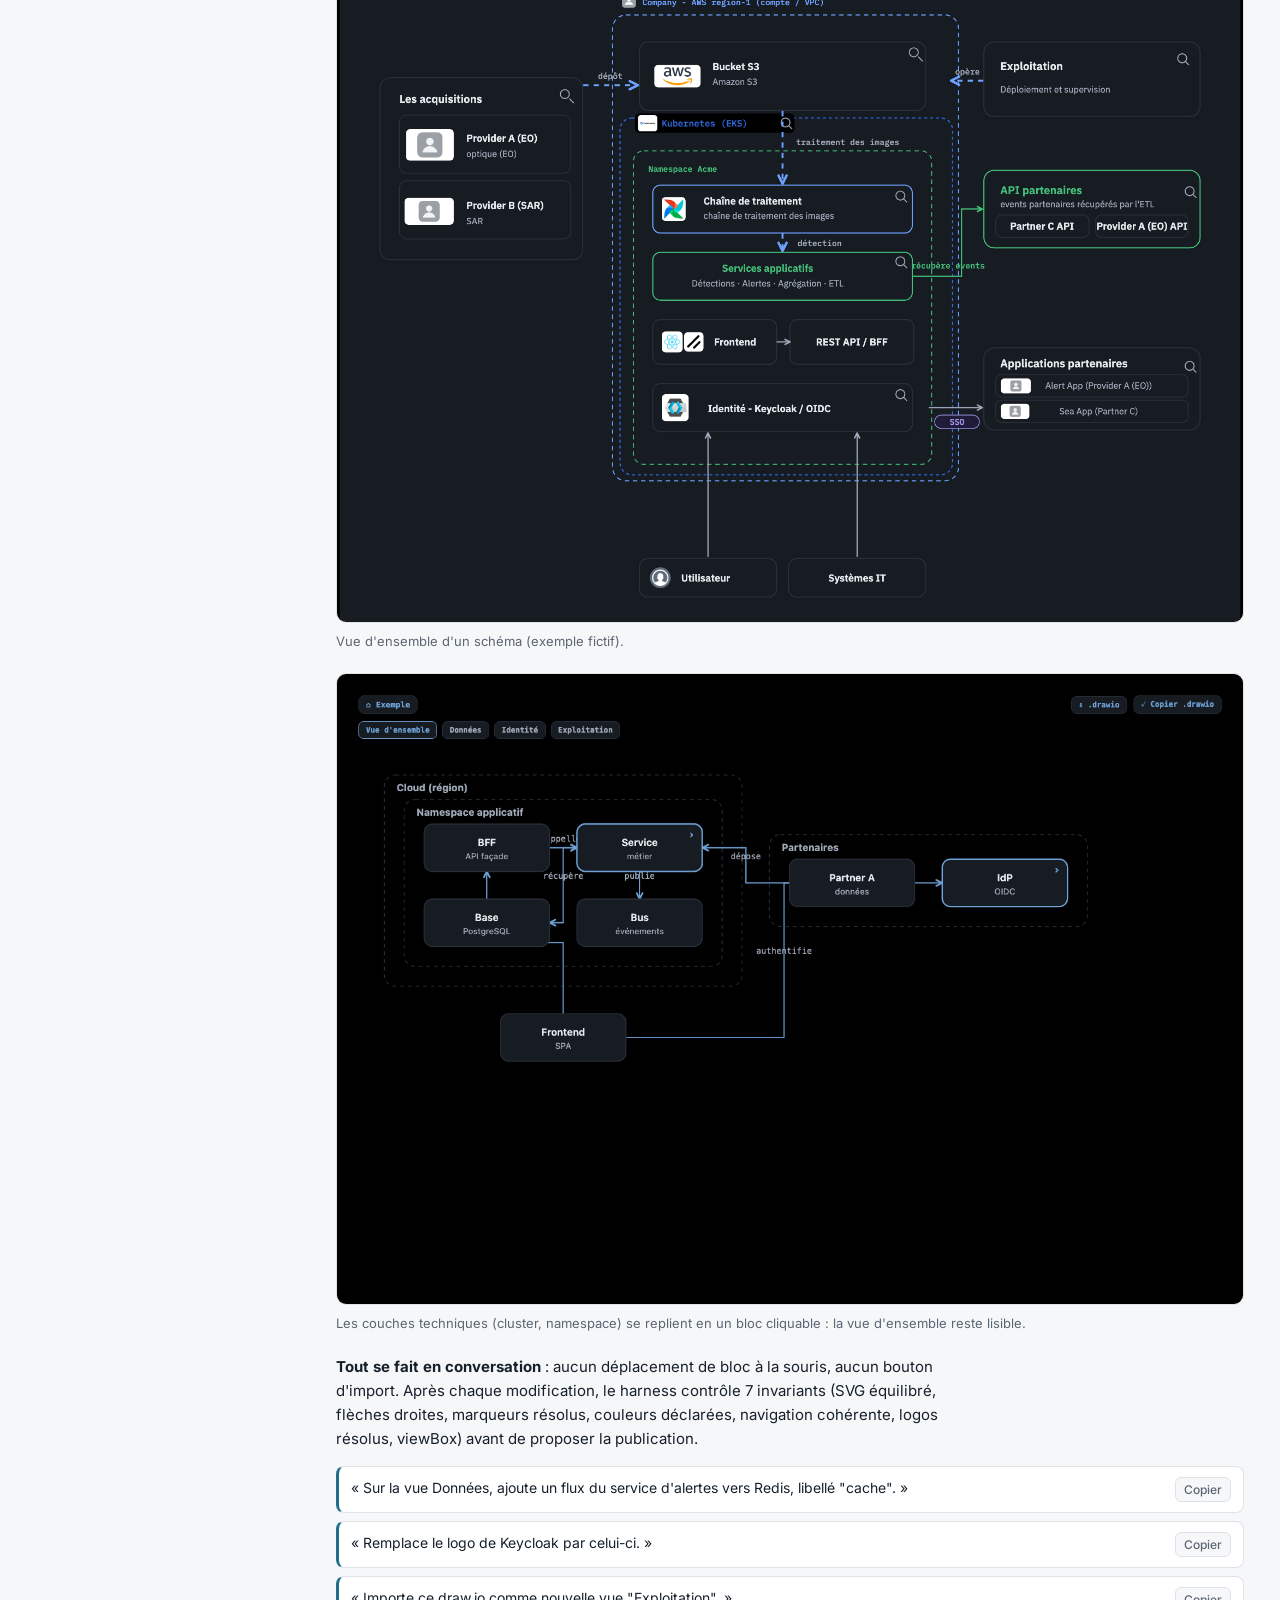
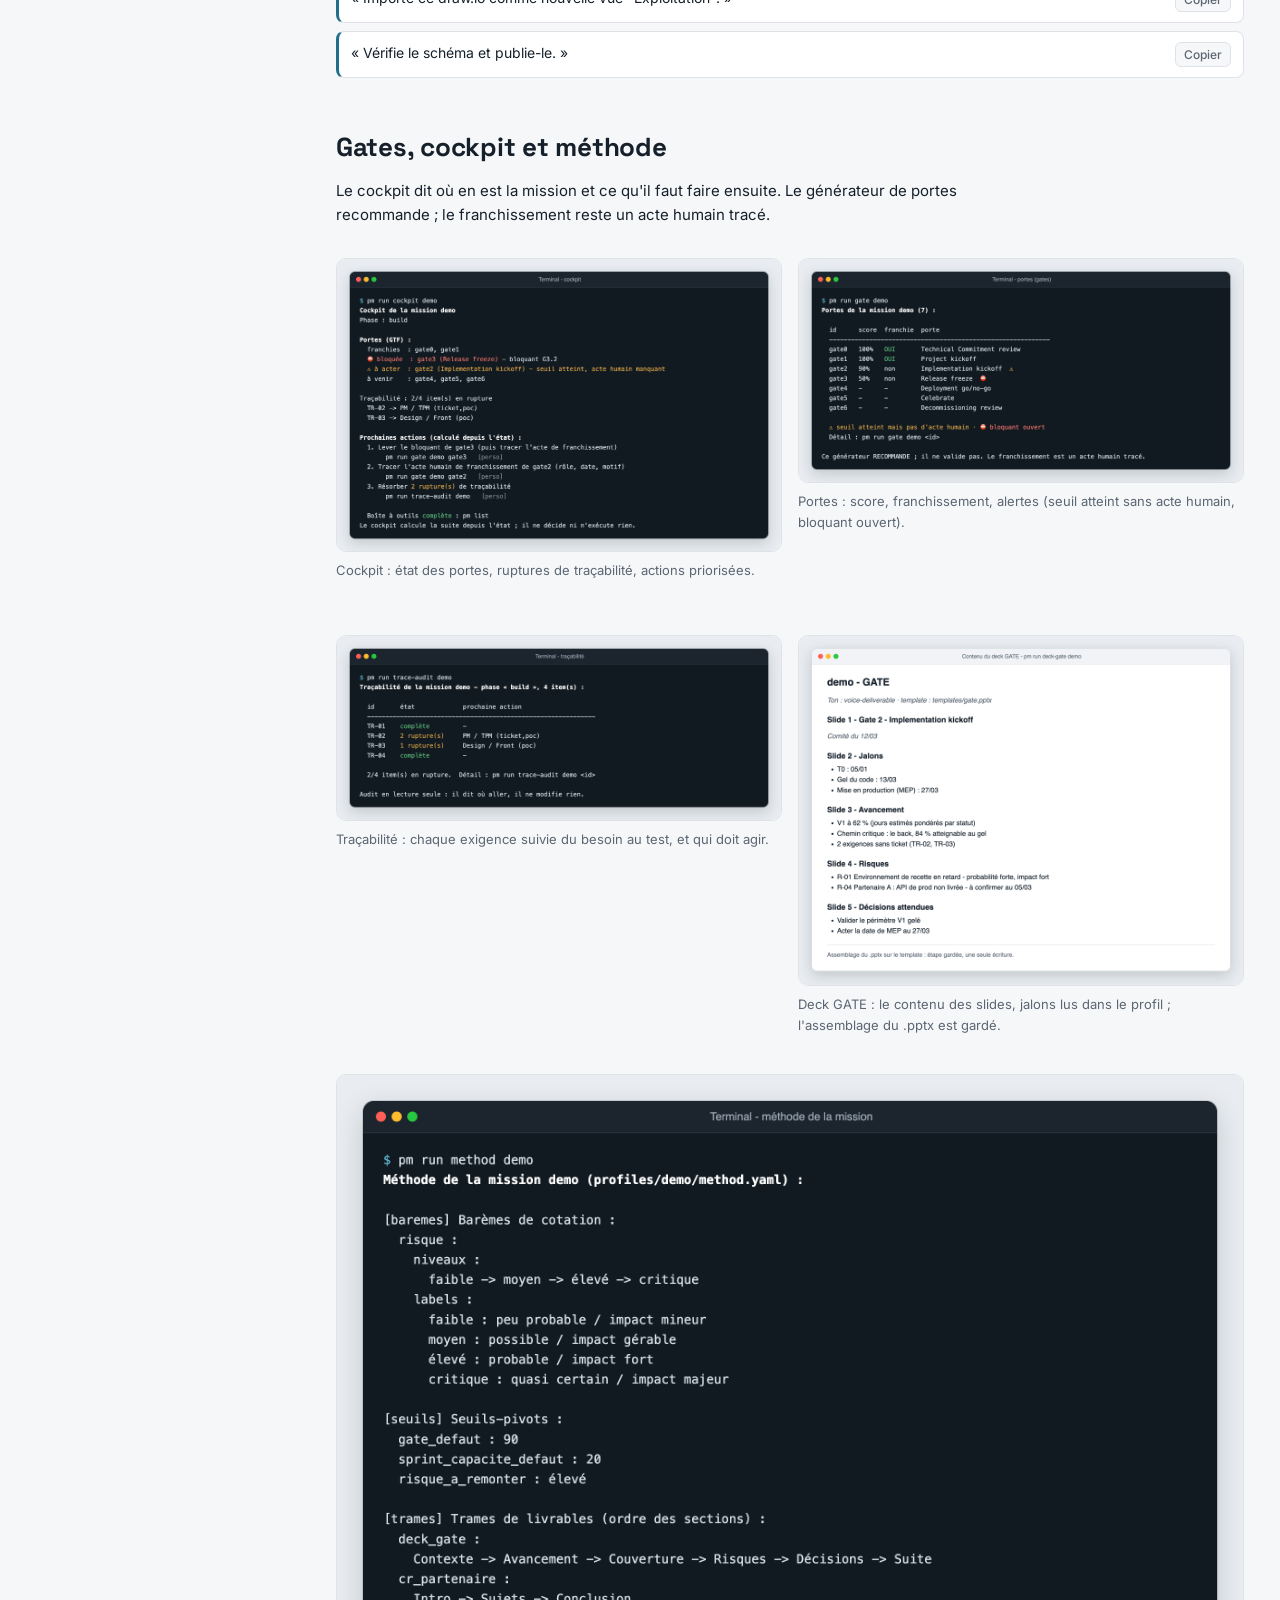
==== commit 1460012b: "Add project dossier slides: slide-style charter, voice-slides tone, dossier generator - docs/maquett" ====
--- a/docs/index.html
+++ b/docs/index.html
@@ -112,6 +112,12 @@
   main{padding-block:24px 60px}
   td:first-child{white-space:normal}
 }
+.xp{display:inline-block;font:500 11px var(--mono);border-radius:4px;padding:1px 6px;margin:2px 4px 2px 0;border:1px dashed var(--muted);color:var(--muted);white-space:nowrap}
+.xp.on{border:1px solid var(--ok);color:var(--ok);background:var(--accent-soft)}
+.xp.go{cursor:pointer;text-decoration:none;font:500 11px var(--mono)}
+.xp.go:hover{background:var(--accent);border-color:var(--accent);color:#fff}
+.xp.none{opacity:.55;cursor:default}
+.livr td{font-size:13px}.livr td small{color:var(--muted)}.livr td:first-child{white-space:normal;font-weight:600}
 </style>
 </head>
 <body>
@@ -124,6 +130,7 @@
     <li><a href="#installer">Installer et démarrer</a></li>
     <li><a href="#parler">Parler à Claude</a></li>
     <li><a href="#catalogue">Catalogue</a></li>
+    <li><a href="#livrables">Livrables et exports</a></li>
     <li><a href="#planning">Planning technique</a></li>
     <li><a href="#avancement">Avancement et sprints</a></li>
     <li><a href="#archi">Schéma d'architecture</a></li>
@@ -268,6 +275,39 @@
   </table></div>
 </section>
 
+<section id="livrables">
+  <h2>Livrables et exports</h2>
+  <p>Pour chaque livrable : d'où il vient, l'agent, le skill et le ton qui le produisent, le fichier de référence auquel chaque slide renvoie, et ses formats. <b>Cliquez sur un format pour le voir.</b> <span class="xp on">vert</span> = existe aujourd'hui, ouvre la capture ; <span class="xp">pointillé ↗</span> = proposé, ouvre la slide correspondante de la <a href="maquette/index.html" target="_blank" rel="noopener">maquette du dossier projet</a> (version PowerPoint : <a href="maquette/Atlas_dossier_projet.pptx" download>Atlas_dossier_projet.pptx</a>, générée par <code>pm run dossier demo --pptx</code>) (même rendu en HTML et en PPT) ; un format grisé n'a pas encore d'aperçu.</p>
+  <div class="tablebox"><table class="livr">
+    <thead><tr><th>Livrable</th><th>Source / générateur</th><th>Agent</th><th>Skill</th><th>Ton</th><th>Fichier rattaché</th><th>Exports</th></tr></thead>
+    <tbody>
+      <tr><td>État des lieux (synthèse du comité)</td><td>cockpit, projection, suivi des sujets</td><td><code>notion-topics-audit</code></td><td>slide-style</td><td>voice-slides</td><td>Notion · suivi des sujets</td><td><button type="button" class="xp on go" data-shots="cmd-cockpit" title="Voir le rendu">Terminal</button> <a class="xp go" href="maquette/index.html#etat-des-lieux" target="_blank" rel="noopener" title="Voir la slide de la maquette">HTML ↗</a> <a class="xp go" href="maquette/index.html#etat-des-lieux" target="_blank" rel="noopener" title="Voir la slide de la maquette">PPT ↗</a><br><small>Indicateurs du comité et sujets qui conditionnent la date.</small></td></tr>
+      <tr><td>Chantiers transverses</td><td>à créer : chantiers.yml (reflet du Project dashboard)</td><td>—</td><td>slide-style</td><td>voice-slides</td><td>Project_dashboard_&lt;MISSION&gt;.pptx · chantiers.yml</td><td><span class="xp none" title="Pas d'aperçu dans le guide">Notion</span> <a class="xp go" href="maquette/index.html#chantiers" target="_blank" rel="noopener" title="Voir la slide de la maquette">HTML ↗</a> <a class="xp go" href="maquette/index.html#chantiers" target="_blank" rel="noopener" title="Voir la slide de la maquette">PPT ↗</a><br><small>Barre d'avancement, statut en 4 couleurs, porteur, commentaire, priorité de la semaine.</small></td></tr>
+      <tr><td>Avancement V1 et burn-down du plan</td><td>plan, projection (Jira)</td><td><code>jira-sprints-audit</code></td><td>slide-style</td><td>voice-slides</td><td>page Avancement et sprints</td><td><button type="button" class="xp on go" data-shots="plan-avancement" title="Voir le rendu">HTML</button> <a class="xp go" href="maquette/index.html#avancement" target="_blank" rel="noopener" title="Voir la slide de la maquette">PPT ↗</a><br><small>La page web existe ; slides 16:9 à produire depuis le même JSON.</small></td></tr>
+      <tr><td>Tableau des états des tickets</td><td>plan (Jira)</td><td><code>jira-sprints-audit</code></td><td>slide-style</td><td>voice-slides</td><td>Jira</td><td><a class="xp go" href="maquette/index.html#tableau-des-etats" target="_blank" rel="noopener" title="Voir la slide de la maquette">HTML ↗</a> <a class="xp go" href="maquette/index.html#tableau-des-etats" target="_blank" rel="noopener" title="Voir la slide de la maquette">PPT ↗</a><br><small>Nouveau : par pôle, à faire / en cours / en test / bloqué / fermé.</small></td></tr>
+      <tr><td>Sprint en cours et historique des sprints</td><td>plan (Jira), routine align-sprint-goals</td><td><code>jira-sprints-audit</code></td><td>slide-style</td><td>voice-slides</td><td>Jira · plan.json</td><td><button type="button" class="xp on go" data-shots="plan-avancement" title="Voir le rendu">HTML</button> <a class="xp go" href="maquette/index.html#sprint-en-cours" target="_blank" rel="noopener" title="Voir la slide de la maquette">PPT ↗</a> <span class="xp on none" title="Pas d'aperçu dans le guide">Jira</span><br><small>Objectifs de sprint écrits dans Jira (champ texte).</small></td></tr>
+      <tr><td>Projection par pôle</td><td>projection (Jira), routine track-progress</td><td>—</td><td>slide-style</td><td>voice-slides</td><td>page Avancement et sprints</td><td><button type="button" class="xp on go" data-shots="gate-slide1" title="Voir le rendu">Terminal</button> <span class="xp on none" title="Pas d'aperçu dans le guide">Notion</span> <a class="xp go" href="maquette/index.html#projection" target="_blank" rel="noopener" title="Voir la slide de la maquette">HTML ↗</a> <a class="xp go" href="maquette/index.html#projection" target="_blank" rel="noopener" title="Voir la slide de la maquette">PPT ↗</a><br><small>Notion : le seul pourcentage d&#x27;avancement V1.</small></td></tr>
+      <tr><td>Planning technique (Gantt, échéances)</td><td>planning (planning.json)</td><td>—</td><td>technical-planning, slide-style</td><td>voice-slides</td><td>Planning_&lt;MISSION&gt;.pptx, Gantt Excel</td><td><button type="button" class="xp on go" data-shots="planning-gantt,planning-echeances,planning-tableau" title="Voir le rendu">PPT</button> <span class="xp on none" title="Pas d'aperçu dans le guide">Excel</span> <a class="xp go" href="maquette/index.html#planning" target="_blank" rel="noopener" title="Voir la slide de la maquette">HTML ↗</a> <span class="xp on none" title="Pas d'aperçu dans le guide">Notion</span><br><small>Notion : vue timeline via notion-planning.</small></td></tr>
+      <tr><td>État des sujets (situation technique)</td><td>base Notion des sujets, routine review-topics</td><td><code>notion-topics-audit</code></td><td>technical-planning, slide-style</td><td>voice-maximilien (sujets), voice-slides (slide)</td><td>Notion · suivi des sujets (pas d&#x27;Excel)</td><td><button type="button" class="xp on go" data-shots="revue-sujets" title="Voir le rendu">Notion</button> <button type="button" class="xp on go" data-shots="planning-situation" title="Voir le rendu">PPT</button> <a class="xp go" href="maquette/index.html#situation-technique" target="_blank" rel="noopener" title="Voir la slide de la maquette">HTML ↗</a><br><small>La source reste Notion ; la slide de situation la reflète mot pour mot.</small></td></tr>
+      <tr><td>Suivi technique (météo des domaines)</td><td>base Notion des sujets</td><td><code>notion-topics-audit</code></td><td>slide-style</td><td>voice-slides</td><td>Notion · suivi des sujets</td><td><a class="xp go" href="maquette/index.html#suivi-technique" target="_blank" rel="noopener" title="Voir la slide de la maquette">HTML ↗</a> <a class="xp go" href="maquette/index.html#suivi-technique" target="_blank" rel="noopener" title="Voir la slide de la maquette">PPT ↗</a><br><small>Nouveau : agrège les sujets par domaine.</small></td></tr>
+      <tr><td>Registre des risques</td><td>risks, office, routine review-risks</td><td>—</td><td>slide-style</td><td>voice-deliverable</td><td>Risks_&lt;MISSION&gt;.xlsx</td><td><button type="button" class="xp on go" data-shots="xlsx-risks" title="Voir le rendu">Excel</button> <span class="xp on none" title="Pas d'aperçu dans le guide">Notion</span> <a class="xp go" href="maquette/index.html#risques" target="_blank" rel="noopener" title="Voir la slide de la maquette">HTML ↗</a> <a class="xp go" href="maquette/index.html#registre-des-risques" target="_blank" rel="noopener" title="Voir la slide de la maquette">PPT ↗</a><br><small>Excel = référence ; revue en séance : voir la capture revue-risques.</small></td></tr>
+      <tr><td>RACI</td><td>raci (raci.yml), office</td><td>—</td><td>slide-style</td><td>voice-deliverable</td><td>RACI_&lt;MISSION&gt;.xlsx (onglet par rôle)</td><td><button type="button" class="xp on go" data-shots="xlsx-raci,raci" title="Voir le rendu">Excel</button> <span class="xp on none" title="Pas d'aperçu dans le guide">Notion</span> <a class="xp go" href="maquette/index.html#raci" target="_blank" rel="noopener" title="Voir la slide de la maquette">HTML ↗</a> <a class="xp go" href="maquette/index.html#raci" target="_blank" rel="noopener" title="Voir la slide de la maquette">PPT ↗</a><br><small>Le lien vers l&#x27;Excel est toujours donné : l&#x27;onglet par rôle n&#x27;existe que là.</small></td></tr>
+      <tr><td>Responsabilités inter-équipes</td><td>à créer : schéma de dépendances (GATE 1)</td><td>—</td><td>slide-style</td><td>voice-slides</td><td>Dependances_inter-equipes_&lt;MISSION&gt;.drawio</td><td><a class="xp go" href="maquette/index.html#responsabilites-inter-equipes" target="_blank" rel="noopener" title="Voir la slide de la maquette">HTML ↗</a> <a class="xp go" href="maquette/index.html#responsabilites-inter-equipes" target="_blank" rel="noopener" title="Voir la slide de la maquette">PPT ↗</a> <a class="xp go" href="maquette/index.html#responsabilites-inter-equipes-hierarchie" target="_blank" rel="noopener" title="Variante hiérarchique">PPT variante ↗</a> <span class="xp none" title="Pas d'aperçu dans le guide">draw.io</span><br><small>Schéma de blocs et de flèches : qui doit quoi à qui, qui travaille avec qui.</small></td></tr>
+      <tr><td>Staffing par trimestre</td><td>à créer : plan de staffing</td><td>—</td><td>slide-style</td><td>voice-slides</td><td>Staffing_plan_&lt;MISSION&gt;.xlsx</td><td><span class="xp none" title="Pas d'aperçu dans le guide">Excel</span> <a class="xp go" href="maquette/index.html#staffing" target="_blank" rel="noopener" title="Voir la slide de la maquette">HTML ↗</a> <a class="xp go" href="maquette/index.html#staffing" target="_blank" rel="noopener" title="Voir la slide de la maquette">PPT ↗</a><br><small>Une ligne par ressource, T1 / T2 / T3, trimestre en cours toujours présent.</small></td></tr>
+      <tr><td>Gate (checklist et deck)</td><td>gate, deck-gate (gate.yml)</td><td>—</td><td>slide-style</td><td>voice-deliverable</td><td>Notion · checklist de la gate</td><td><button type="button" class="xp on go" data-shots="cmd-gate,deck-gate" title="Voir le rendu">Terminal</button> <a class="xp go" href="maquette/index.html#gate-2" target="_blank" rel="noopener" title="Voir la slide de la maquette">PPT ↗</a> <a class="xp go" href="maquette/index.html#gate-2" target="_blank" rel="noopener" title="Voir la slide de la maquette">HTML ↗</a><br><small>Le contenu du deck existe ; l&#x27;assemblage PPTX est encore manuel.</small></td></tr>
+      <tr><td>Matrice de traçabilité</td><td>traceability, trace-audit</td><td>—</td><td>—</td><td>voice-deliverable</td><td>traceability.xlsx</td><td><button type="button" class="xp on go" data-shots="cmd-trace,gate-slide2" title="Voir le rendu">Terminal</button> <span class="xp on none" title="Pas d'aperçu dans le guide">Excel</span> <span class="xp on none" title="Pas d'aperçu dans le guide">Notion</span><br><small>Registre long : extrait en slide si besoin.</small></td></tr>
+      <tr><td>Weekly report</td><td>weekly-report</td><td>—</td><td>slide-style</td><td>voice-maximilien</td><td>Notion · page de suivi · weekly-reports/&lt;AAAA-Www&gt;.md</td><td><button type="button" class="xp on go" data-shots="weekly-report" title="Voir le rendu">Markdown</button> <span class="xp on none" title="Pas d'aperçu dans le guide">Notion</span> <a class="xp go" href="maquette/index.html#weekly-report" target="_blank" rel="noopener" title="Voir la slide de la maquette">HTML ↗</a> <a class="xp go" href="maquette/index.html#weekly-report-2" target="_blank" rel="noopener" title="Voir la slide de la maquette">PPT ↗</a><br><small>Bloc de la page Notion de suivi ; la slide le reflète à l&#x27;identique.</small></td></tr>
+      <tr><td>Compte rendu partenaire</td><td>partner-report</td><td>—</td><td>slide-style</td><td>voice-maximilien (FR ou EN selon le partenaire)</td><td>Notion · page du partenaire</td><td><button type="button" class="xp on go" data-shots="cr-partenaire,cr-partenaire-en" title="Voir le rendu">Mail</button> <a class="xp go" href="maquette/index.html#compte-rendu-partenaire" target="_blank" rel="noopener" title="Voir la slide de la maquette">HTML ↗</a> <a class="xp go" href="maquette/index.html#compte-rendu-partenaire" target="_blank" rel="noopener" title="Voir la slide de la maquette">PPT ↗</a><br><small>Rendu texte, jamais envoyé ; brouillon Outlook sur demande.</small></td></tr>
+      <tr><td>Ordre du jour</td><td>meeting-agenda</td><td>—</td><td>slide-style</td><td>voice-maximilien</td><td>Notion · page de la réunion</td><td><button type="button" class="xp on go" data-shots="agenda" title="Voir le rendu">Conversation</button> <a class="xp go" href="maquette/index.html#ordre-du-jour" target="_blank" rel="noopener" title="Voir la slide de la maquette">HTML ↗</a> <a class="xp go" href="maquette/index.html#ordre-du-jour" target="_blank" rel="noopener" title="Voir la slide de la maquette">PPT ↗</a></td></tr>
+      <tr><td>Relances</td><td>routine draft-followups</td><td>—</td><td>—</td><td>voice-maximilien</td><td>fichiers .eml locaux</td><td><span class="xp on none" title="Pas d'aperçu dans le guide">Mail (.eml)</span> <span class="xp on none" title="Pas d'aperçu dans le guide">Slack</span><br><small>Pas de slide : sans objet.</small></td></tr>
+      <tr><td>Morning digest</td><td>routine morning-digest</td><td>—</td><td>—</td><td>voice-casual</td><td>canal Slack dédié</td><td><span class="xp on none" title="Pas d'aperçu dans le guide">Slack</span><br><small>Pas de slide : sans objet.</small></td></tr>
+      <tr><td>Schéma d&#x27;architecture</td><td>archi (model.json)</td><td><code>archi-audit</code></td><td>voice-adservio (schéma)</td><td>voice-adservio</td><td>architecture_&lt;MISSION&gt;.html, vues .drawio</td><td><button type="button" class="xp on go" data-shots="archi-showcase,archi-vue-ensemble" title="Voir le rendu">HTML</button> <span class="xp on none" title="Pas d'aperçu dans le guide">draw.io</span> <a class="xp go" href="maquette/index.html#architecture" target="_blank" rel="noopener" title="Voir la slide de la maquette">PPT ↗</a><br><small>PPT : une slide par vue, depuis le SVG.</small></td></tr>
+      <tr><td>Note de fond, dossier</td><td>—</td><td><code>adservio-writer</code></td><td>voice-adservio</td><td>voice-adservio</td><td>fichier HTML autonome</td><td><span class="xp on none" title="Pas d'aperçu dans le guide">HTML</span> <span class="xp none" title="Pas d'aperçu dans le guide">Notion</span></td></tr>
+      <tr><td>Chapitres d&#x27;un livrable contractuel</td><td>sources du projet</td><td><code>doc-writer</code></td><td>—</td><td>voice-deliverable</td><td>document du livrable</td><td><span class="xp on none" title="Pas d'aperçu dans le guide">Document Office</span><br><small>Plan qualité, dossier contractuel.</small></td></tr>
+    </tbody>
+  </table></div>
+</section>
+
 <section id="planning">
   <h2>Planning technique (PPT)</h2>
   <p>Un deck de comité calculé depuis une seule source, <code>profiles/&lt;mission&gt;/planning.json</code>, dans le gabarit PowerPoint de l'entreprise.</p>
@@ -394,6 +434,7 @@
       <tr><td><code>voice-maximilien</code></td><td>Sujets de suivi, CR, messages signés par la personne.</td></tr>
       <tr><td><code>voice-casual</code></td><td>Échanges informels, messages courts.</td></tr>
       <tr><td><code>voice-adservio</code></td><td>Notes de fond, dossiers, decks à la charte Adservio.</td></tr>
+      <tr><td><code>voice-slides</code></td><td>Slides du dossier projet : titre court, légende qui explique comment lire la slide, en jours.</td></tr>
     </tbody>
   </table></div>
 </section>
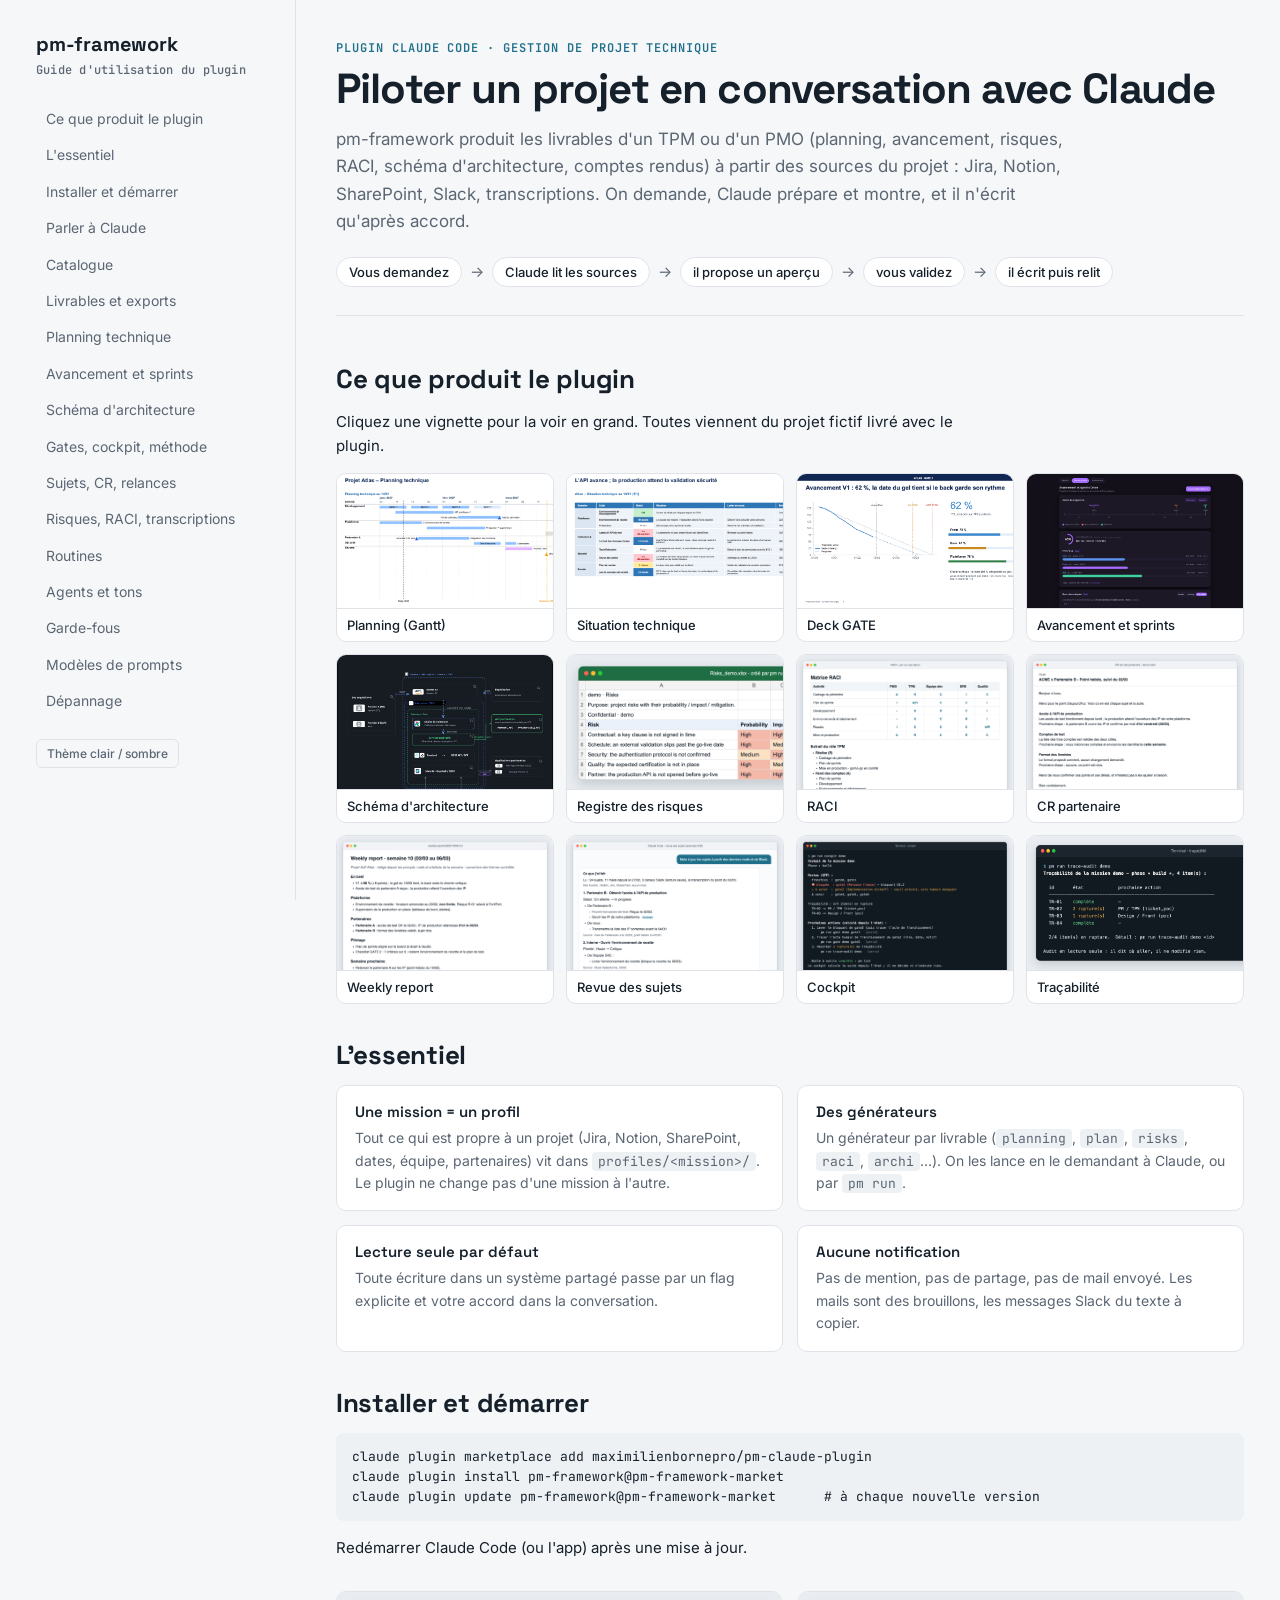
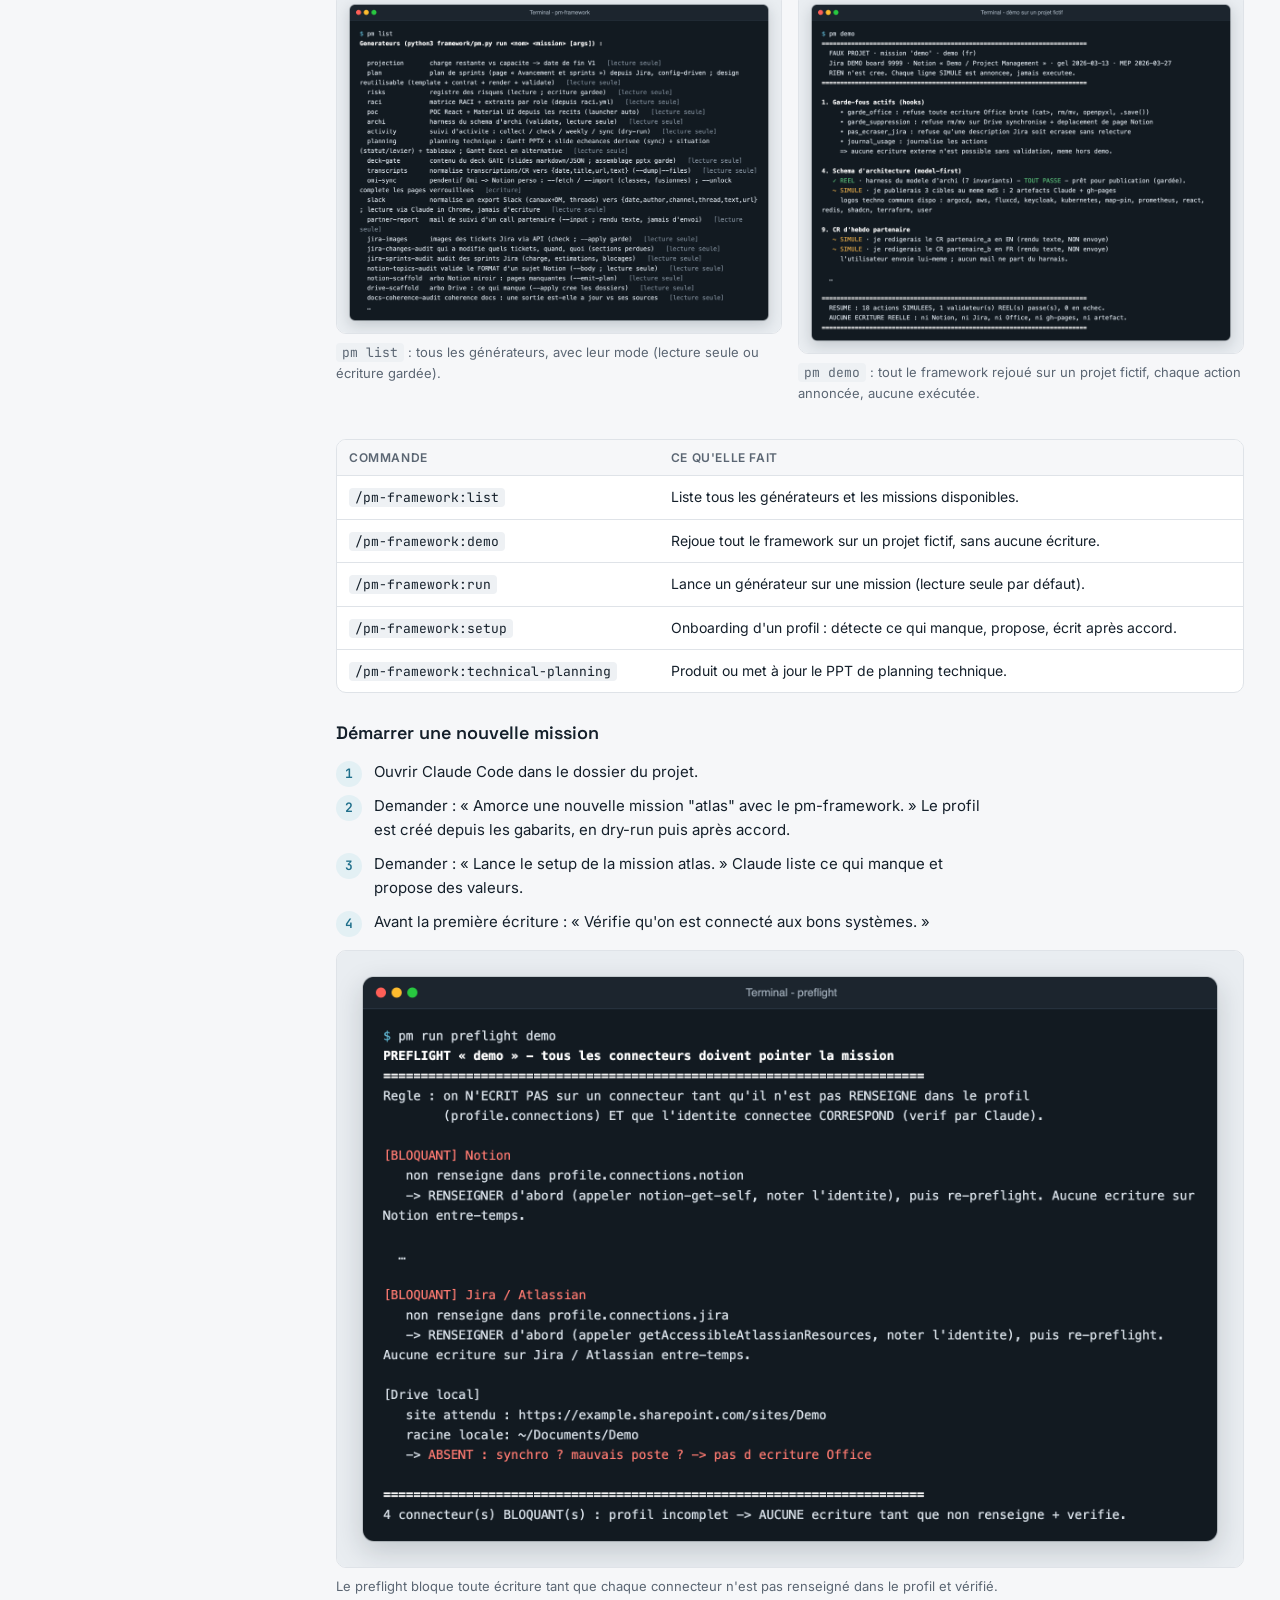
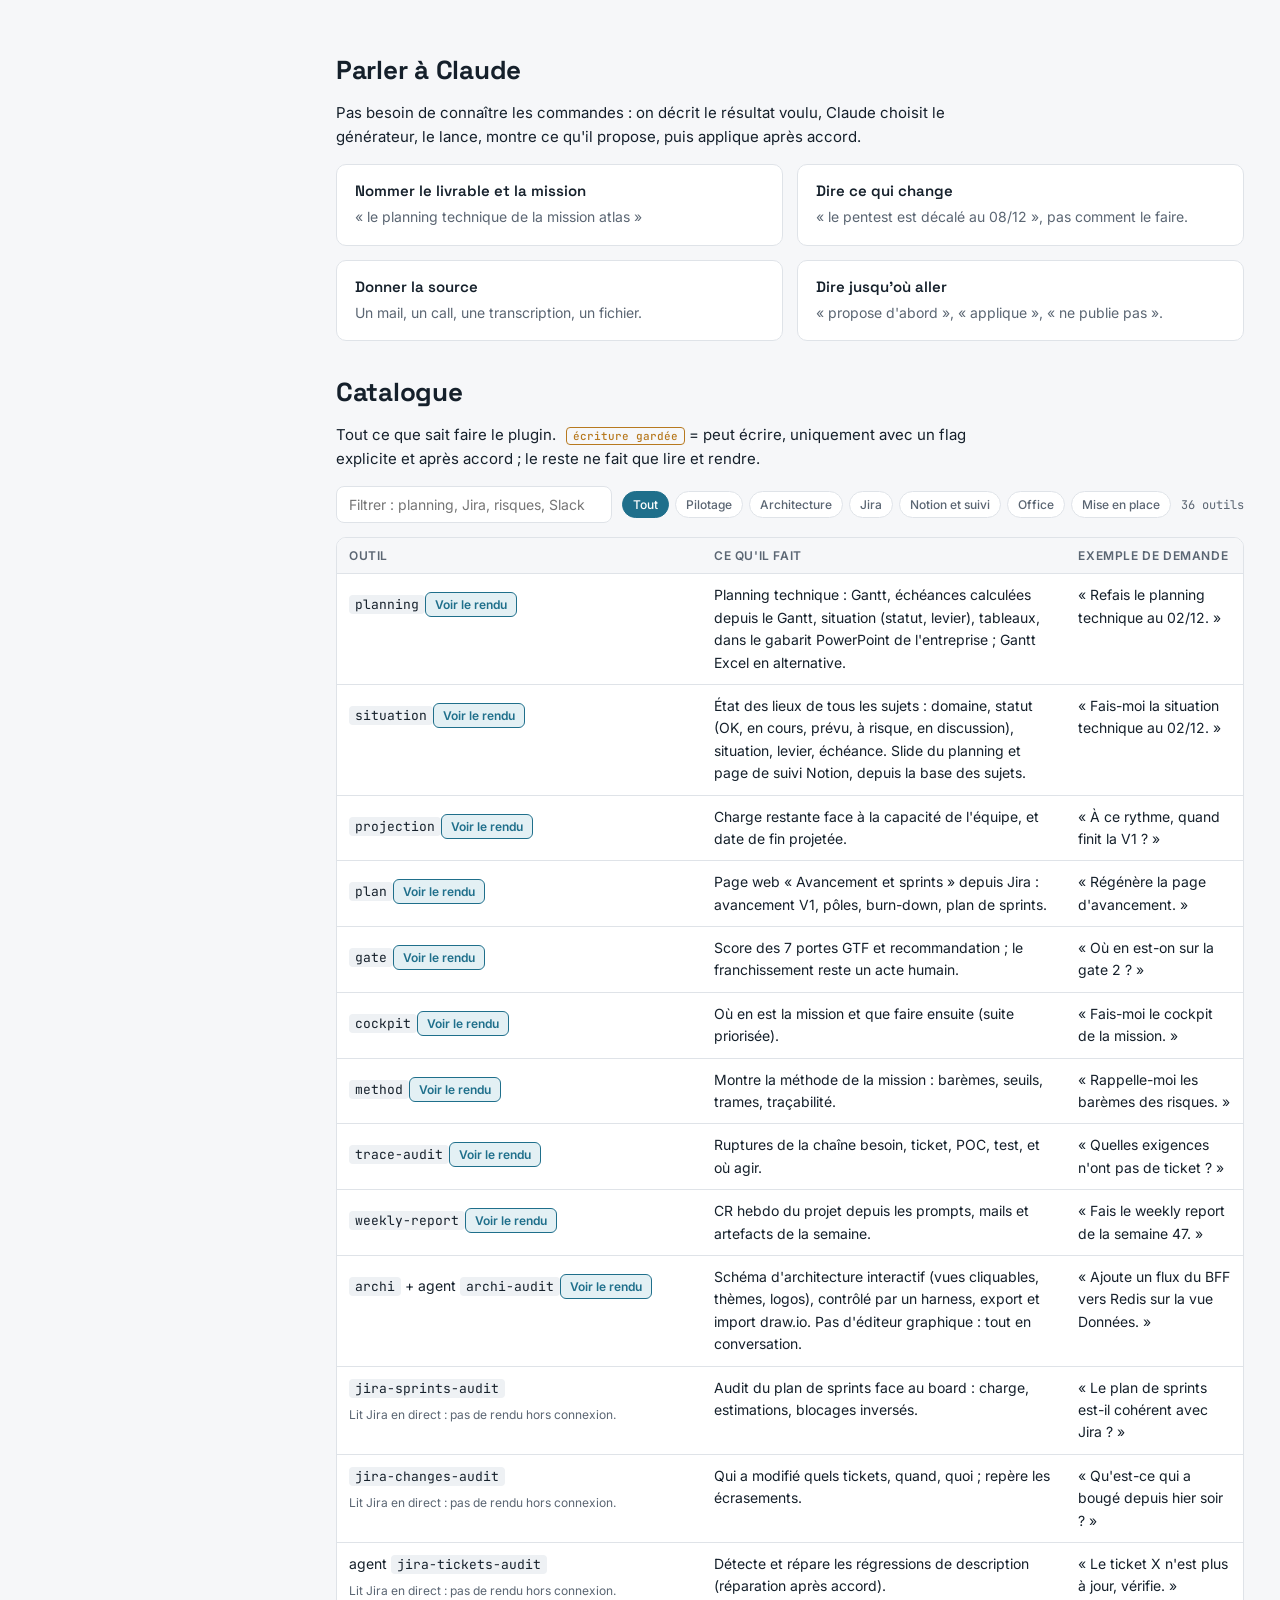
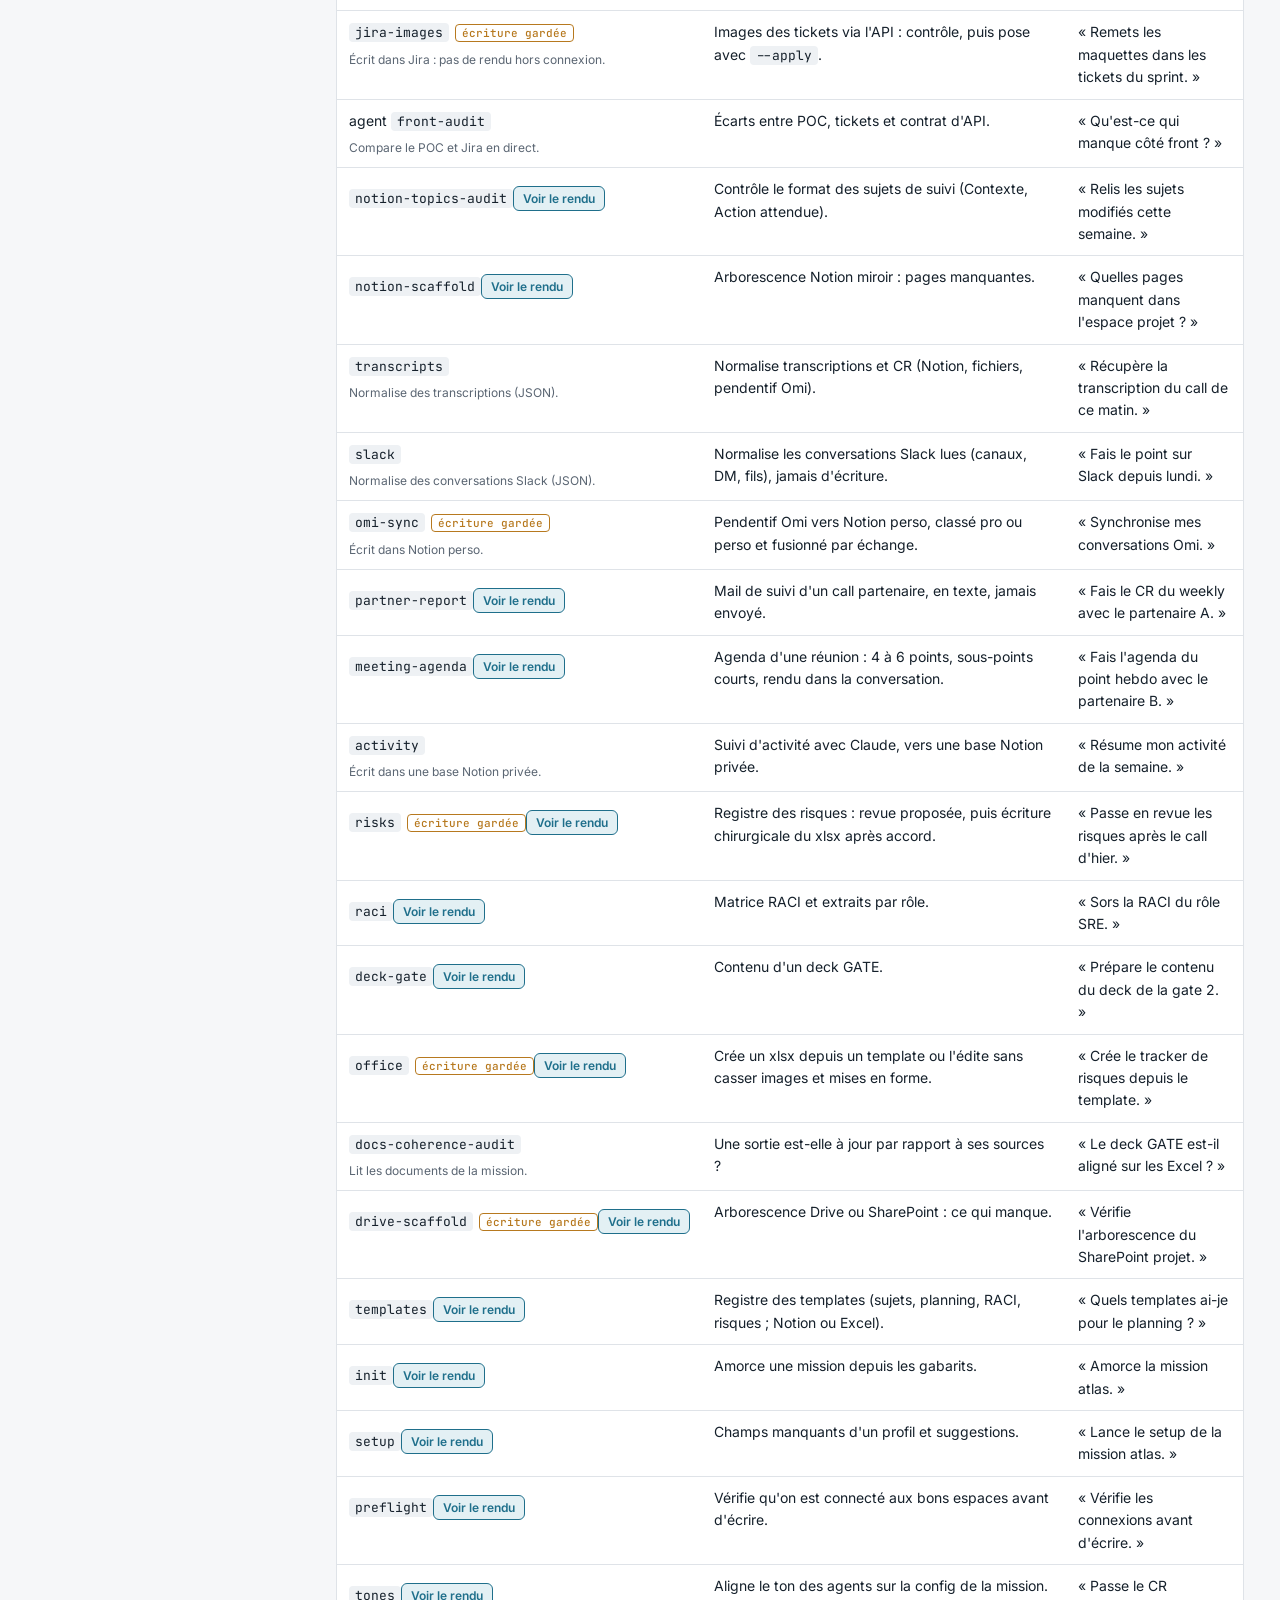
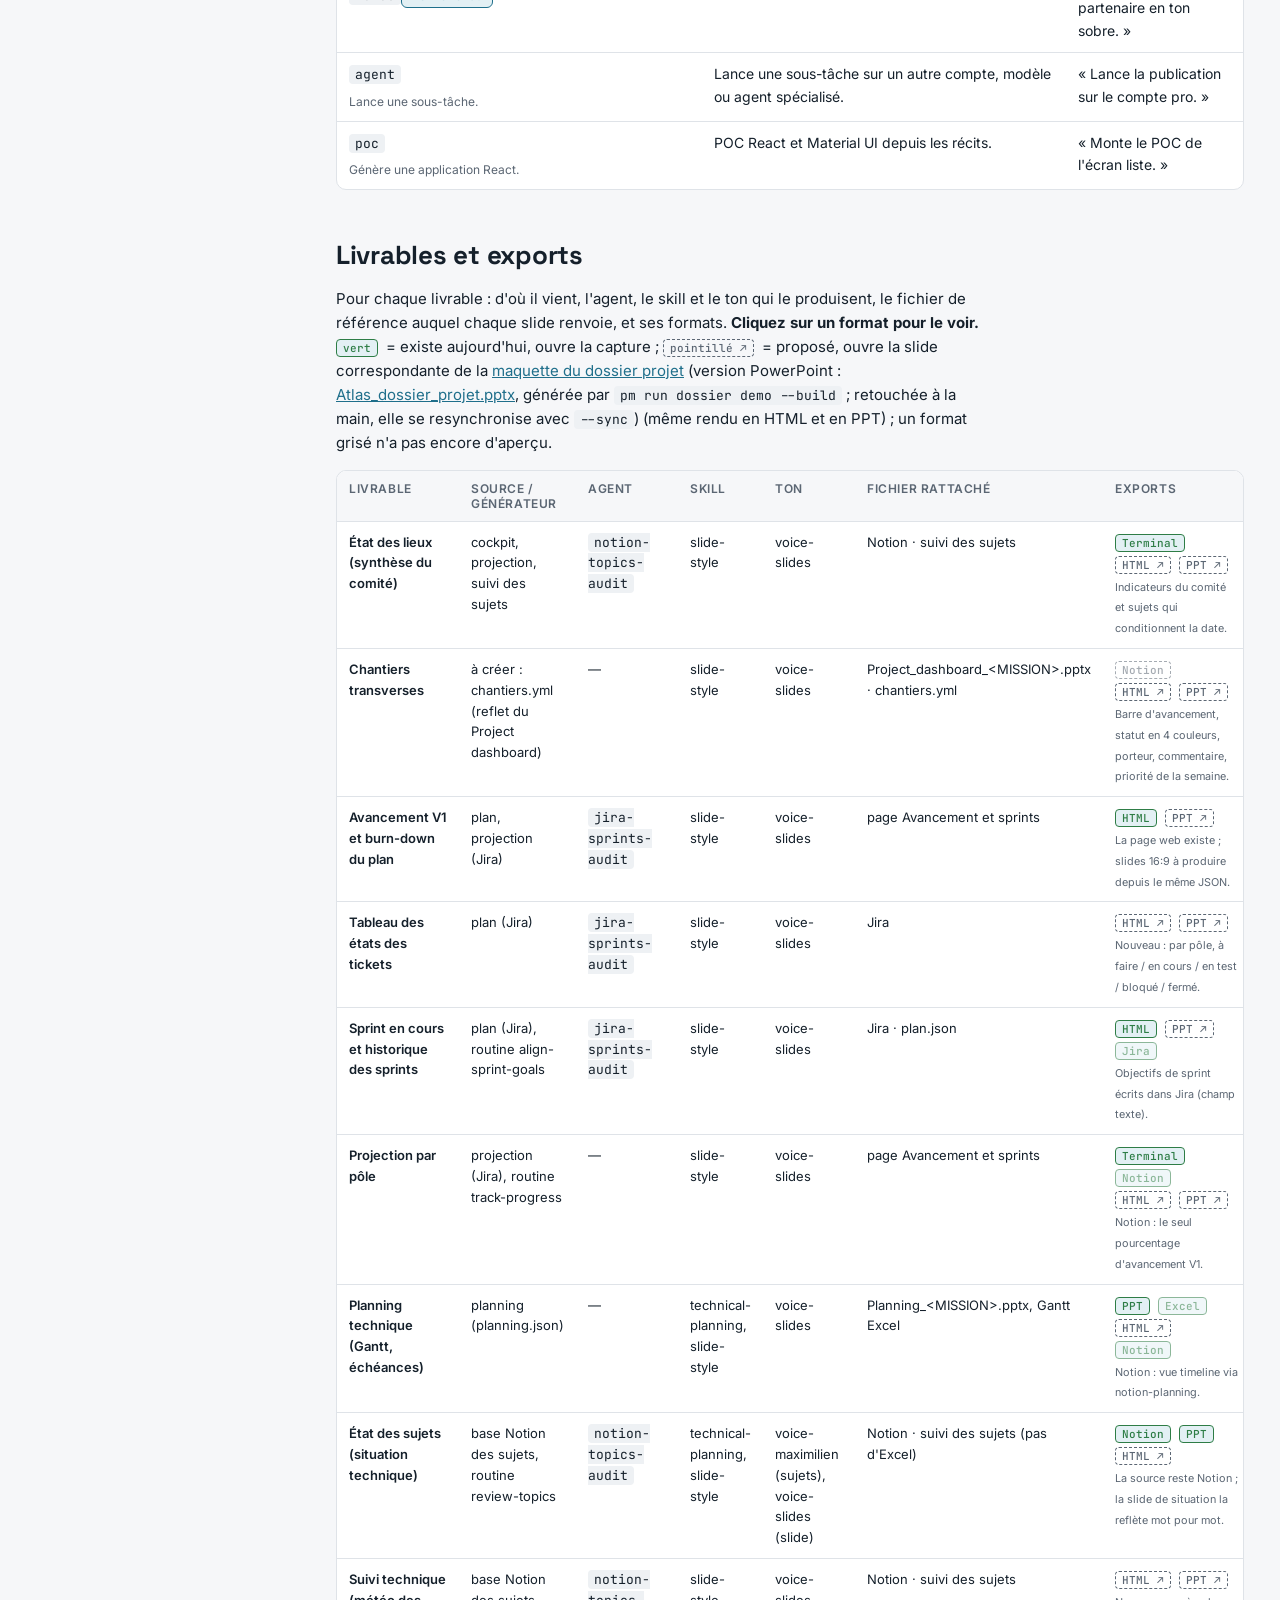
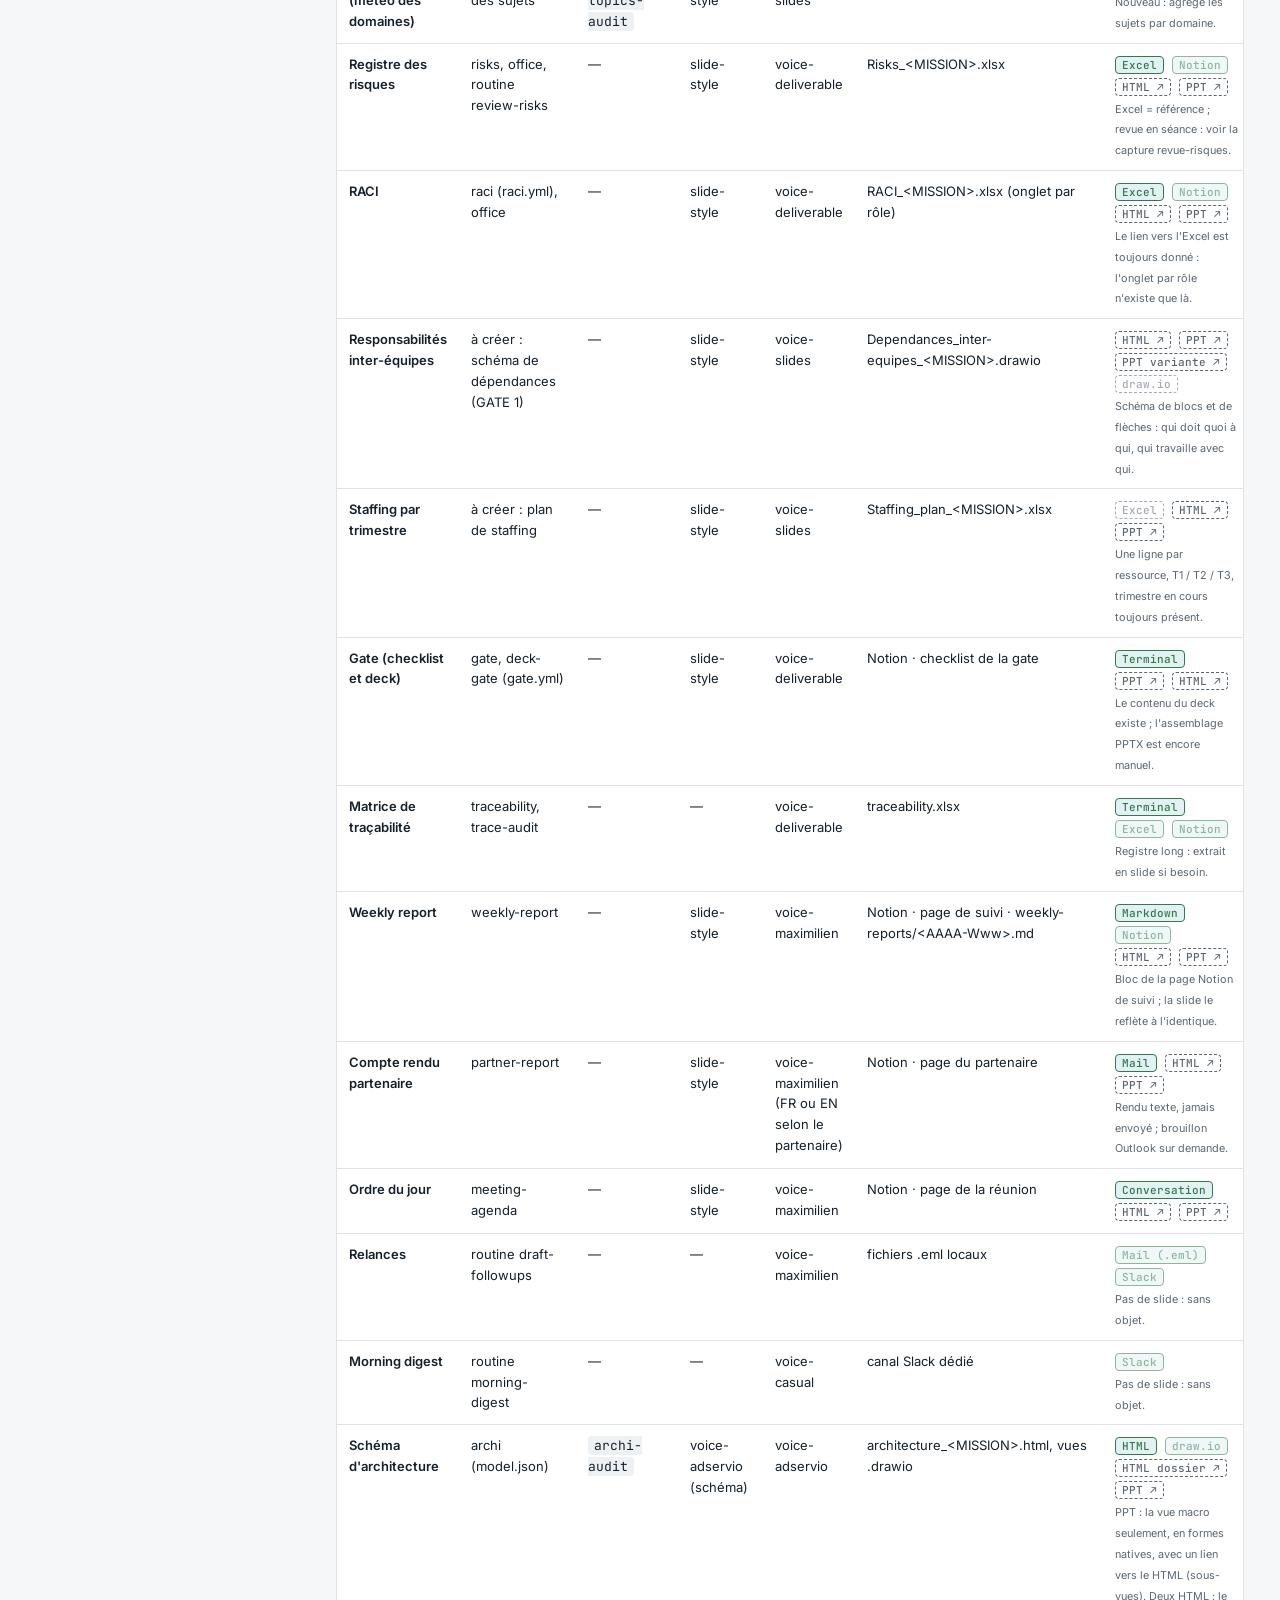
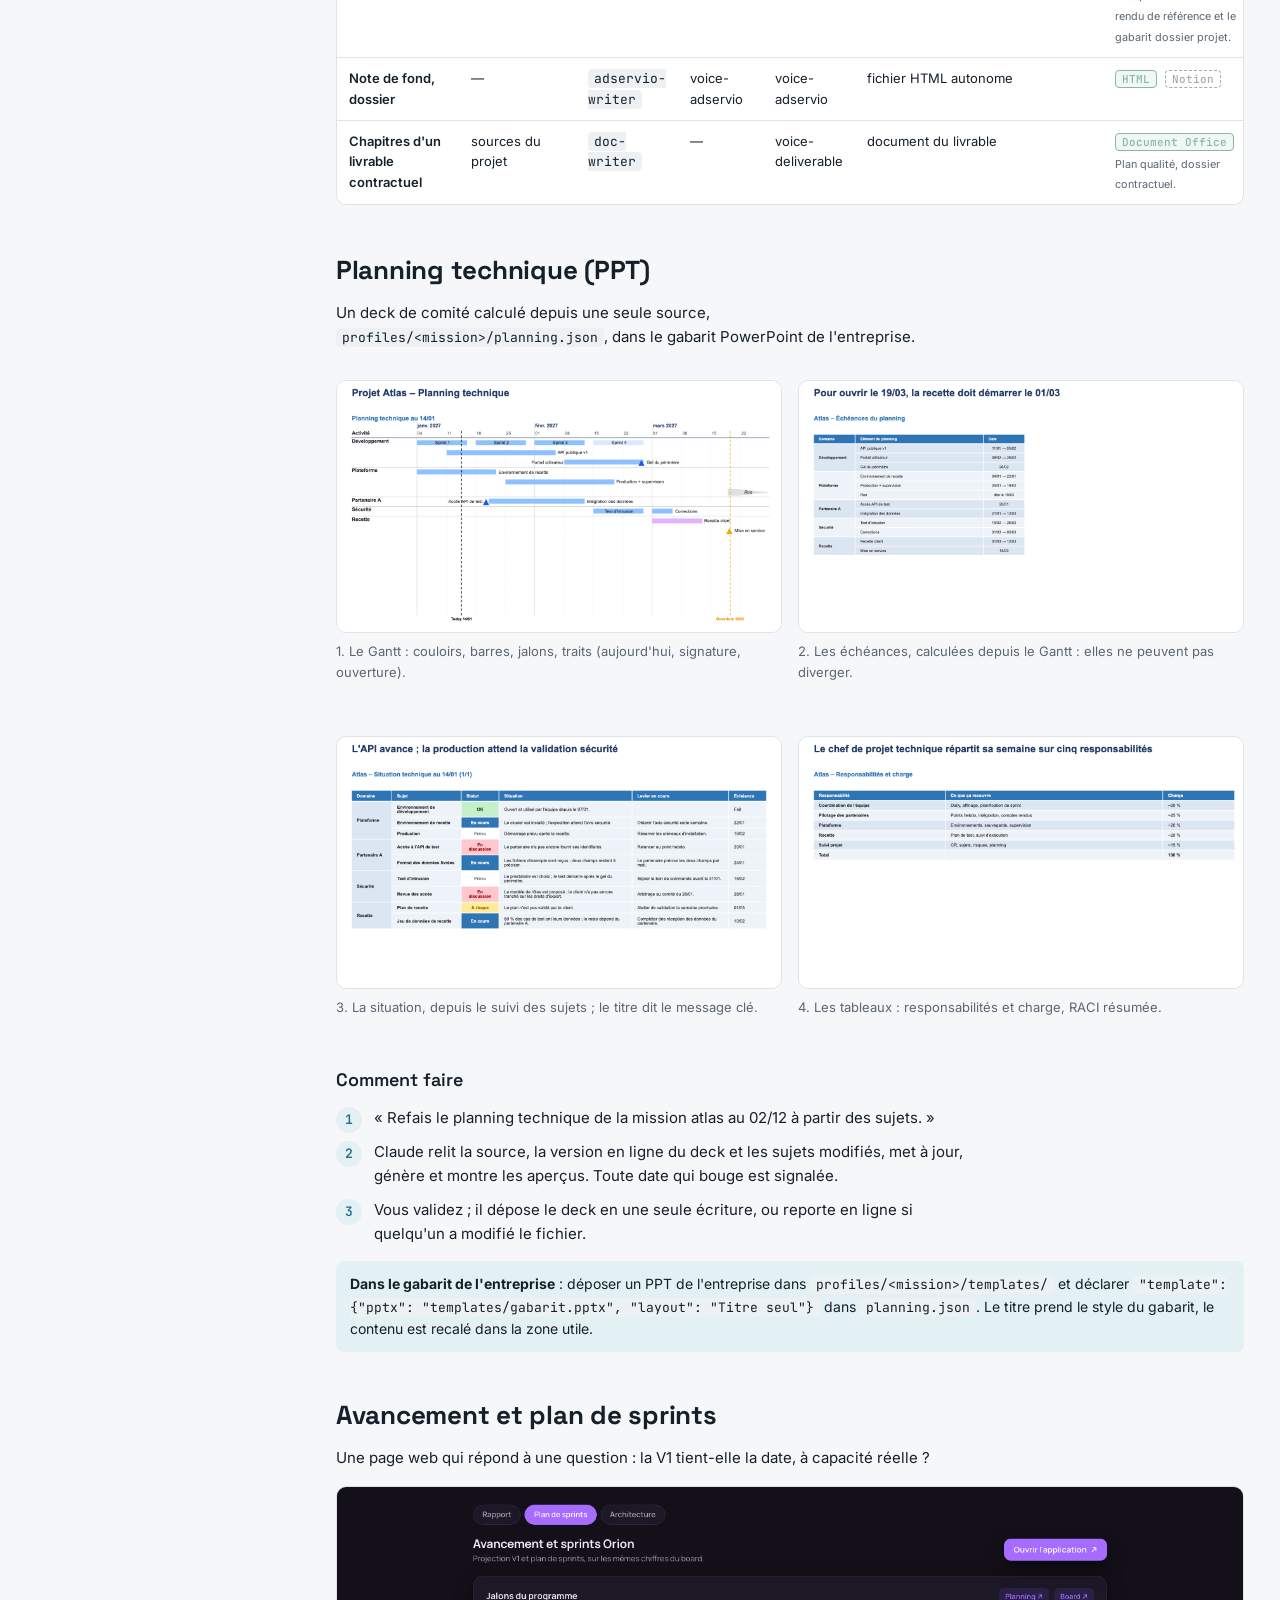
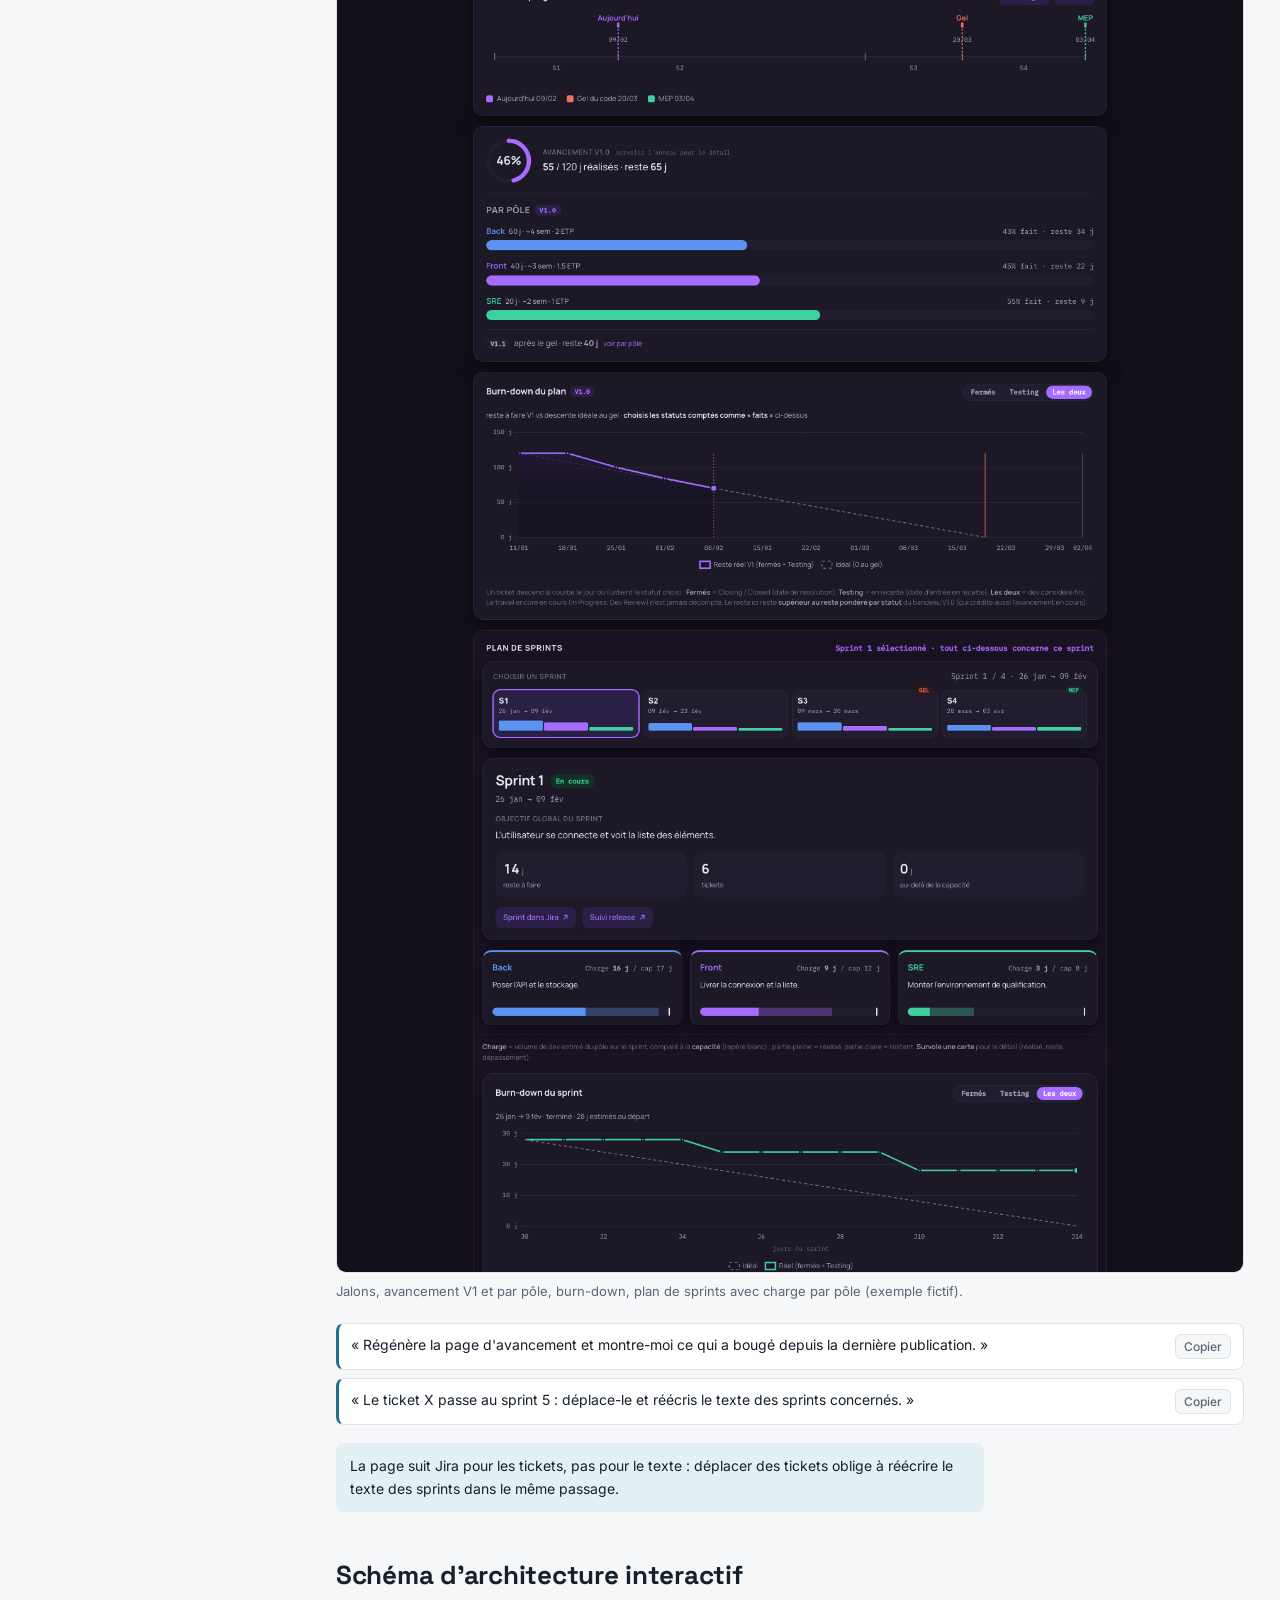
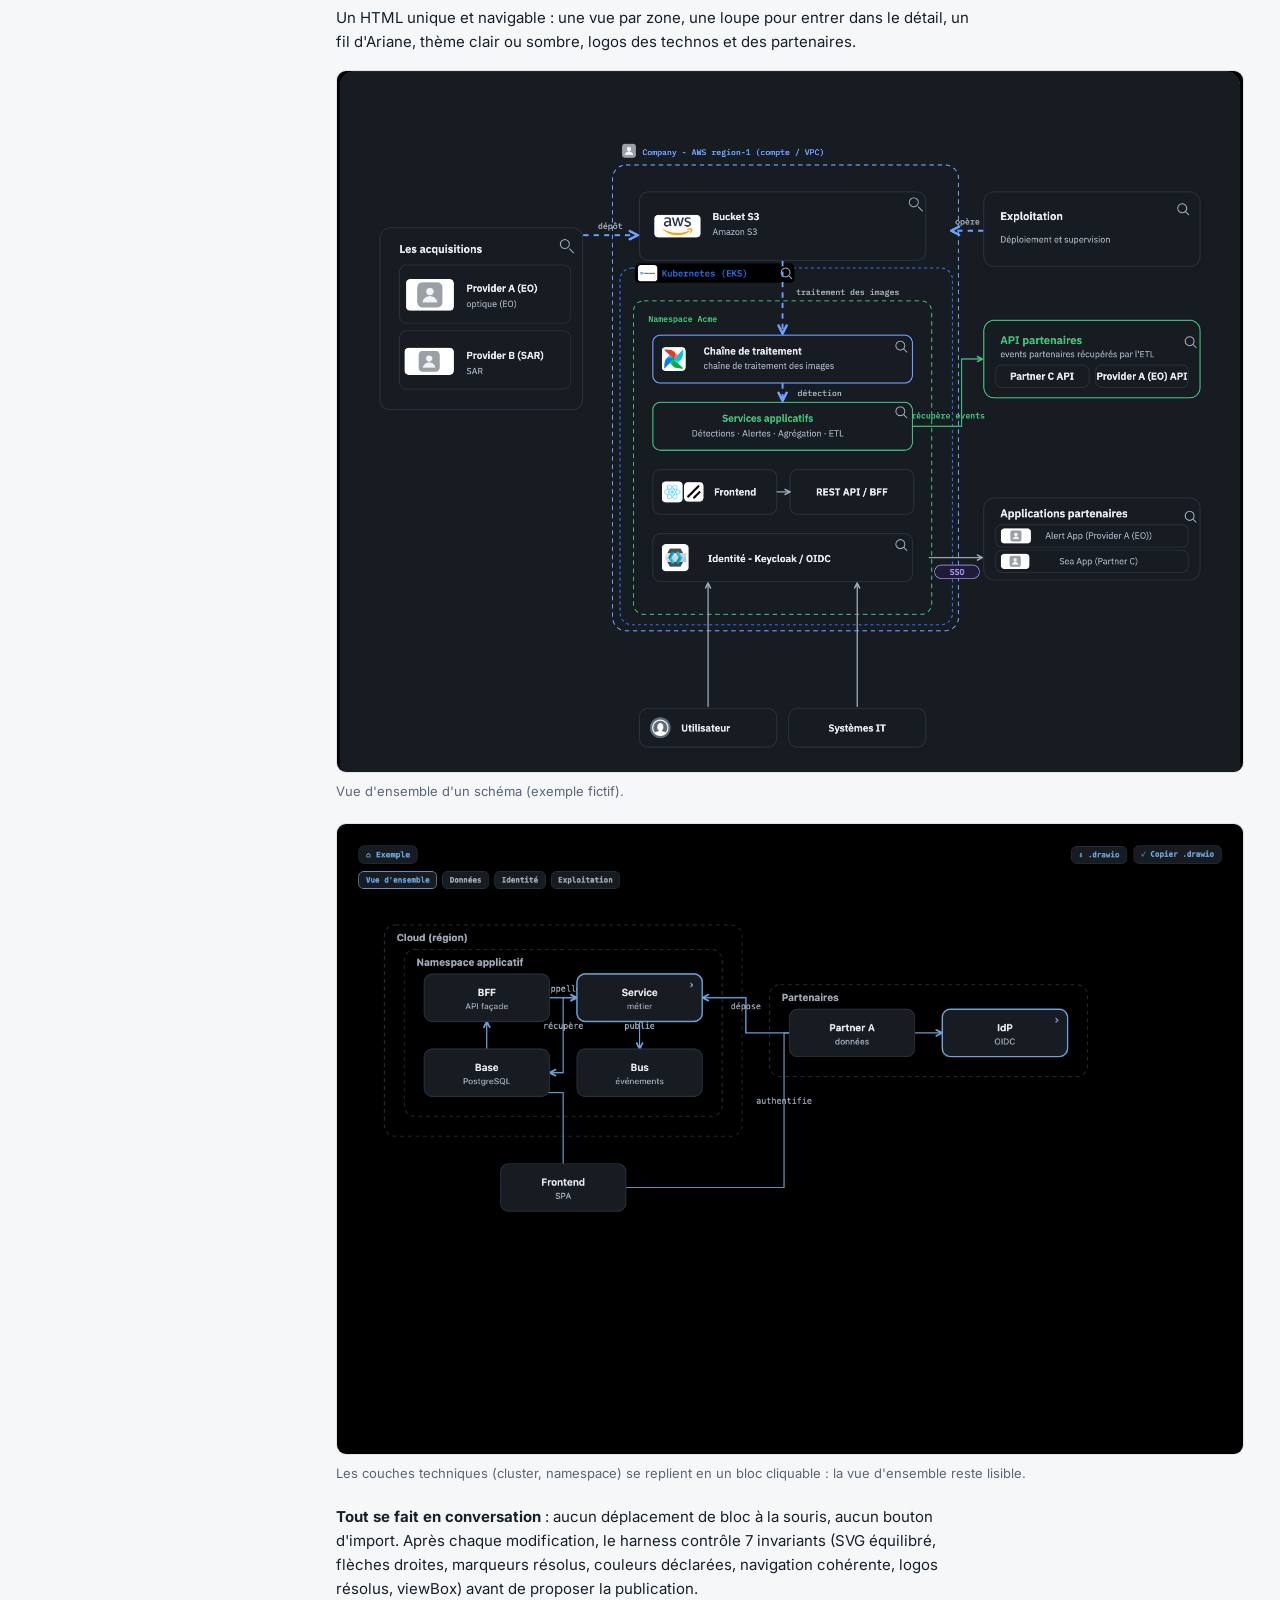
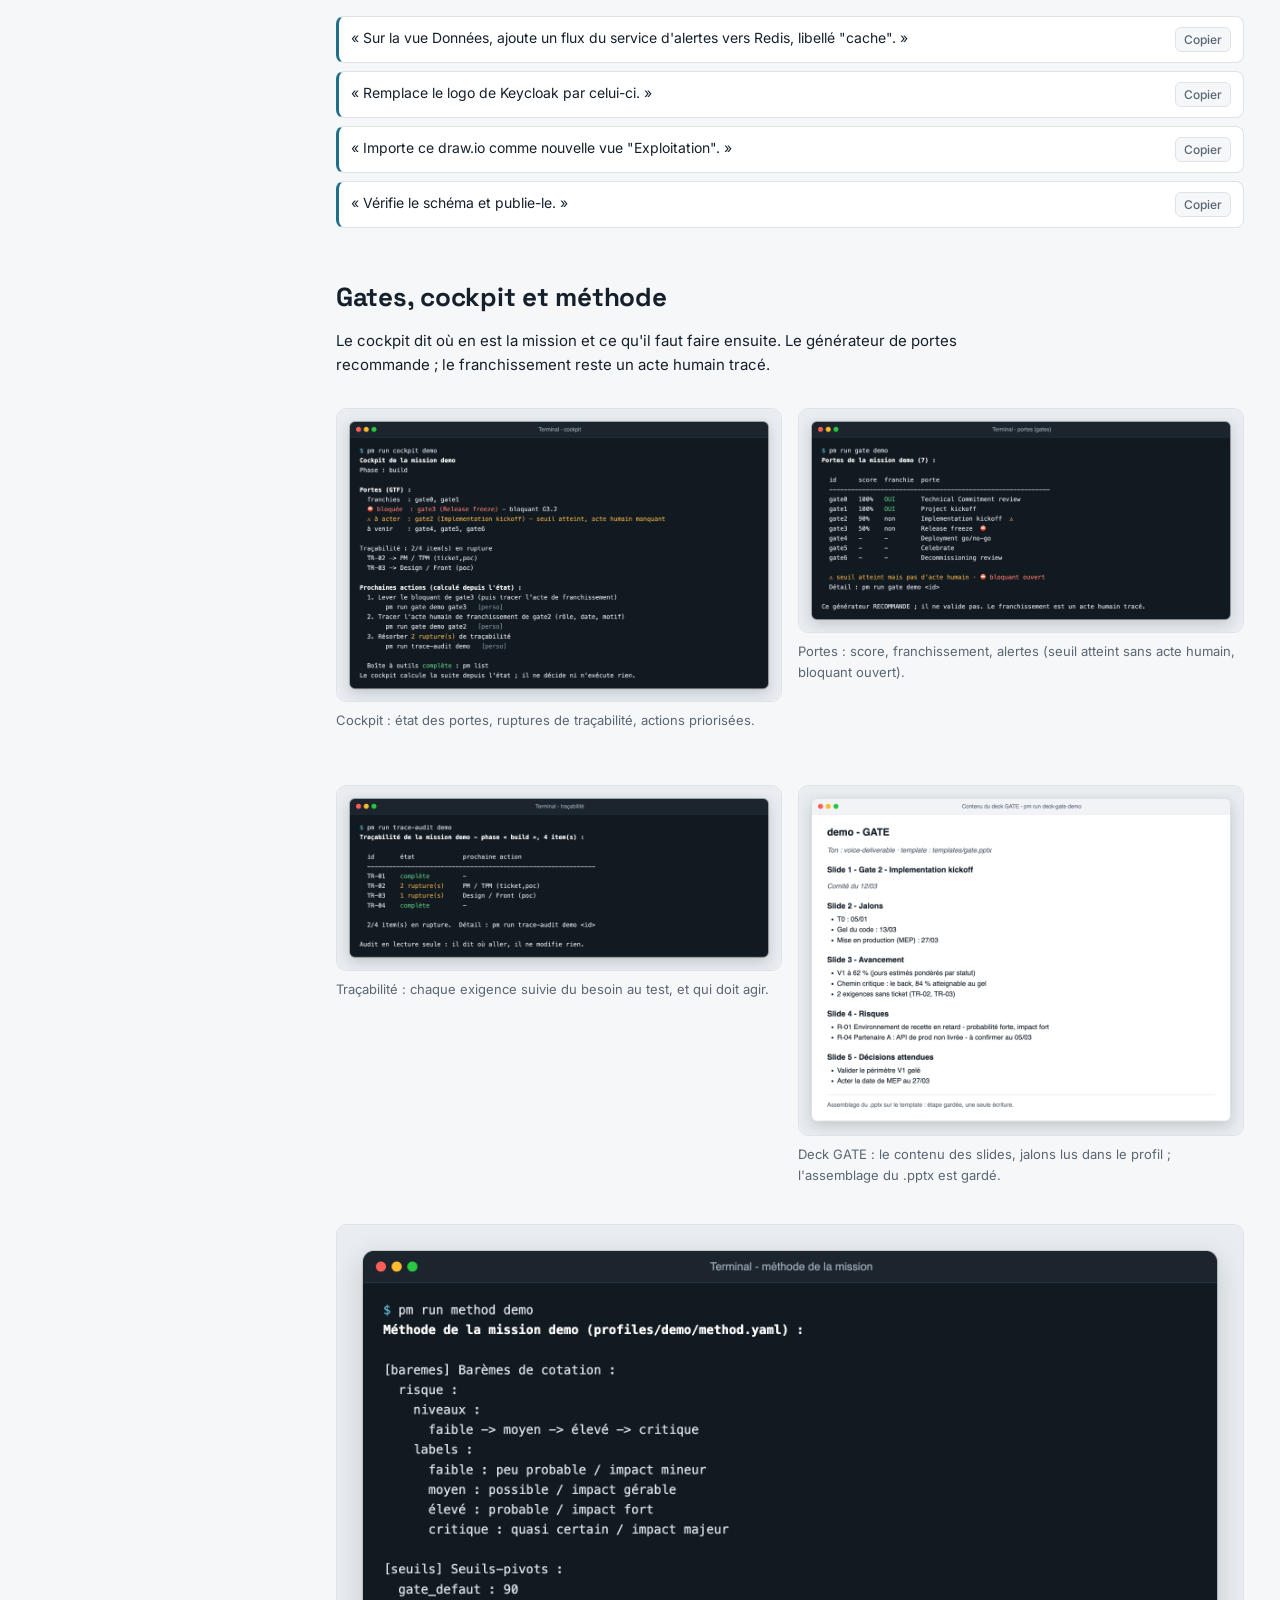
==== commit 57c796d9: "Dossier: editable PPTX with round-trip sync, generated HTML, archi macro view - dossier generator no" ====
--- a/docs/index.html
+++ b/docs/index.html
@@ -277,7 +277,7 @@
 
 <section id="livrables">
   <h2>Livrables et exports</h2>
-  <p>Pour chaque livrable : d'où il vient, l'agent, le skill et le ton qui le produisent, le fichier de référence auquel chaque slide renvoie, et ses formats. <b>Cliquez sur un format pour le voir.</b> <span class="xp on">vert</span> = existe aujourd'hui, ouvre la capture ; <span class="xp">pointillé ↗</span> = proposé, ouvre la slide correspondante de la <a href="maquette/index.html" target="_blank" rel="noopener">maquette du dossier projet</a> (version PowerPoint : <a href="maquette/Atlas_dossier_projet.pptx" download>Atlas_dossier_projet.pptx</a>, générée par <code>pm run dossier demo --pptx</code>) (même rendu en HTML et en PPT) ; un format grisé n'a pas encore d'aperçu.</p>
+  <p>Pour chaque livrable : d'où il vient, l'agent, le skill et le ton qui le produisent, le fichier de référence auquel chaque slide renvoie, et ses formats. <b>Cliquez sur un format pour le voir.</b> <span class="xp on">vert</span> = existe aujourd'hui, ouvre la capture ; <span class="xp">pointillé ↗</span> = proposé, ouvre la slide correspondante de la <a href="maquette/index.html" target="_blank" rel="noopener">maquette du dossier projet</a> (version PowerPoint : <a href="maquette/Atlas_dossier_projet.pptx" download>Atlas_dossier_projet.pptx</a>, générée par <code>pm run dossier demo --build</code> ; retouchée à la main, elle se resynchronise avec <code>--sync</code>) (même rendu en HTML et en PPT) ; un format grisé n'a pas encore d'aperçu.</p>
   <div class="tablebox"><table class="livr">
     <thead><tr><th>Livrable</th><th>Source / générateur</th><th>Agent</th><th>Skill</th><th>Ton</th><th>Fichier rattaché</th><th>Exports</th></tr></thead>
     <tbody>
@@ -301,7 +301,7 @@
       <tr><td>Ordre du jour</td><td>meeting-agenda</td><td>—</td><td>slide-style</td><td>voice-maximilien</td><td>Notion · page de la réunion</td><td><button type="button" class="xp on go" data-shots="agenda" title="Voir le rendu">Conversation</button> <a class="xp go" href="maquette/index.html#ordre-du-jour" target="_blank" rel="noopener" title="Voir la slide de la maquette">HTML ↗</a> <a class="xp go" href="maquette/index.html#ordre-du-jour" target="_blank" rel="noopener" title="Voir la slide de la maquette">PPT ↗</a></td></tr>
       <tr><td>Relances</td><td>routine draft-followups</td><td>—</td><td>—</td><td>voice-maximilien</td><td>fichiers .eml locaux</td><td><span class="xp on none" title="Pas d'aperçu dans le guide">Mail (.eml)</span> <span class="xp on none" title="Pas d'aperçu dans le guide">Slack</span><br><small>Pas de slide : sans objet.</small></td></tr>
       <tr><td>Morning digest</td><td>routine morning-digest</td><td>—</td><td>—</td><td>voice-casual</td><td>canal Slack dédié</td><td><span class="xp on none" title="Pas d'aperçu dans le guide">Slack</span><br><small>Pas de slide : sans objet.</small></td></tr>
-      <tr><td>Schéma d&#x27;architecture</td><td>archi (model.json)</td><td><code>archi-audit</code></td><td>voice-adservio (schéma)</td><td>voice-adservio</td><td>architecture_&lt;MISSION&gt;.html, vues .drawio</td><td><button type="button" class="xp on go" data-shots="archi-showcase,archi-vue-ensemble" title="Voir le rendu">HTML</button> <span class="xp on none" title="Pas d'aperçu dans le guide">draw.io</span> <a class="xp go" href="maquette/index.html#architecture" target="_blank" rel="noopener" title="Voir la slide de la maquette">PPT ↗</a><br><small>PPT : une slide par vue, depuis le SVG.</small></td></tr>
+      <tr><td>Schéma d&#x27;architecture</td><td>archi (model.json)</td><td><code>archi-audit</code></td><td>voice-adservio (schéma)</td><td>voice-adservio</td><td>architecture_&lt;MISSION&gt;.html, vues .drawio</td><td><button type="button" class="xp on go" data-shots="archi-showcase,archi-vue-ensemble" title="Voir le rendu">HTML</button> <span class="xp on none" title="Pas d'aperçu dans le guide">draw.io</span> <a class="xp go" href="maquette/architecture.html" target="_blank" rel="noopener" title="Gabarit dossier projet">HTML dossier ↗</a> <a class="xp go" href="maquette/index.html#architecture" target="_blank" rel="noopener" title="Slide : vue macro">PPT ↗</a><br><small>PPT : la vue macro seulement, en formes natives, avec un lien vers le HTML (sous-vues). Deux HTML : le rendu de référence et le gabarit dossier projet.</small></td></tr>
       <tr><td>Note de fond, dossier</td><td>—</td><td><code>adservio-writer</code></td><td>voice-adservio</td><td>voice-adservio</td><td>fichier HTML autonome</td><td><span class="xp on none" title="Pas d'aperçu dans le guide">HTML</span> <span class="xp none" title="Pas d'aperçu dans le guide">Notion</span></td></tr>
       <tr><td>Chapitres d&#x27;un livrable contractuel</td><td>sources du projet</td><td><code>doc-writer</code></td><td>—</td><td>voice-deliverable</td><td>document du livrable</td><td><span class="xp on none" title="Pas d'aperçu dans le guide">Document Office</span><br><small>Plan qualité, dossier contractuel.</small></td></tr>
     </tbody>
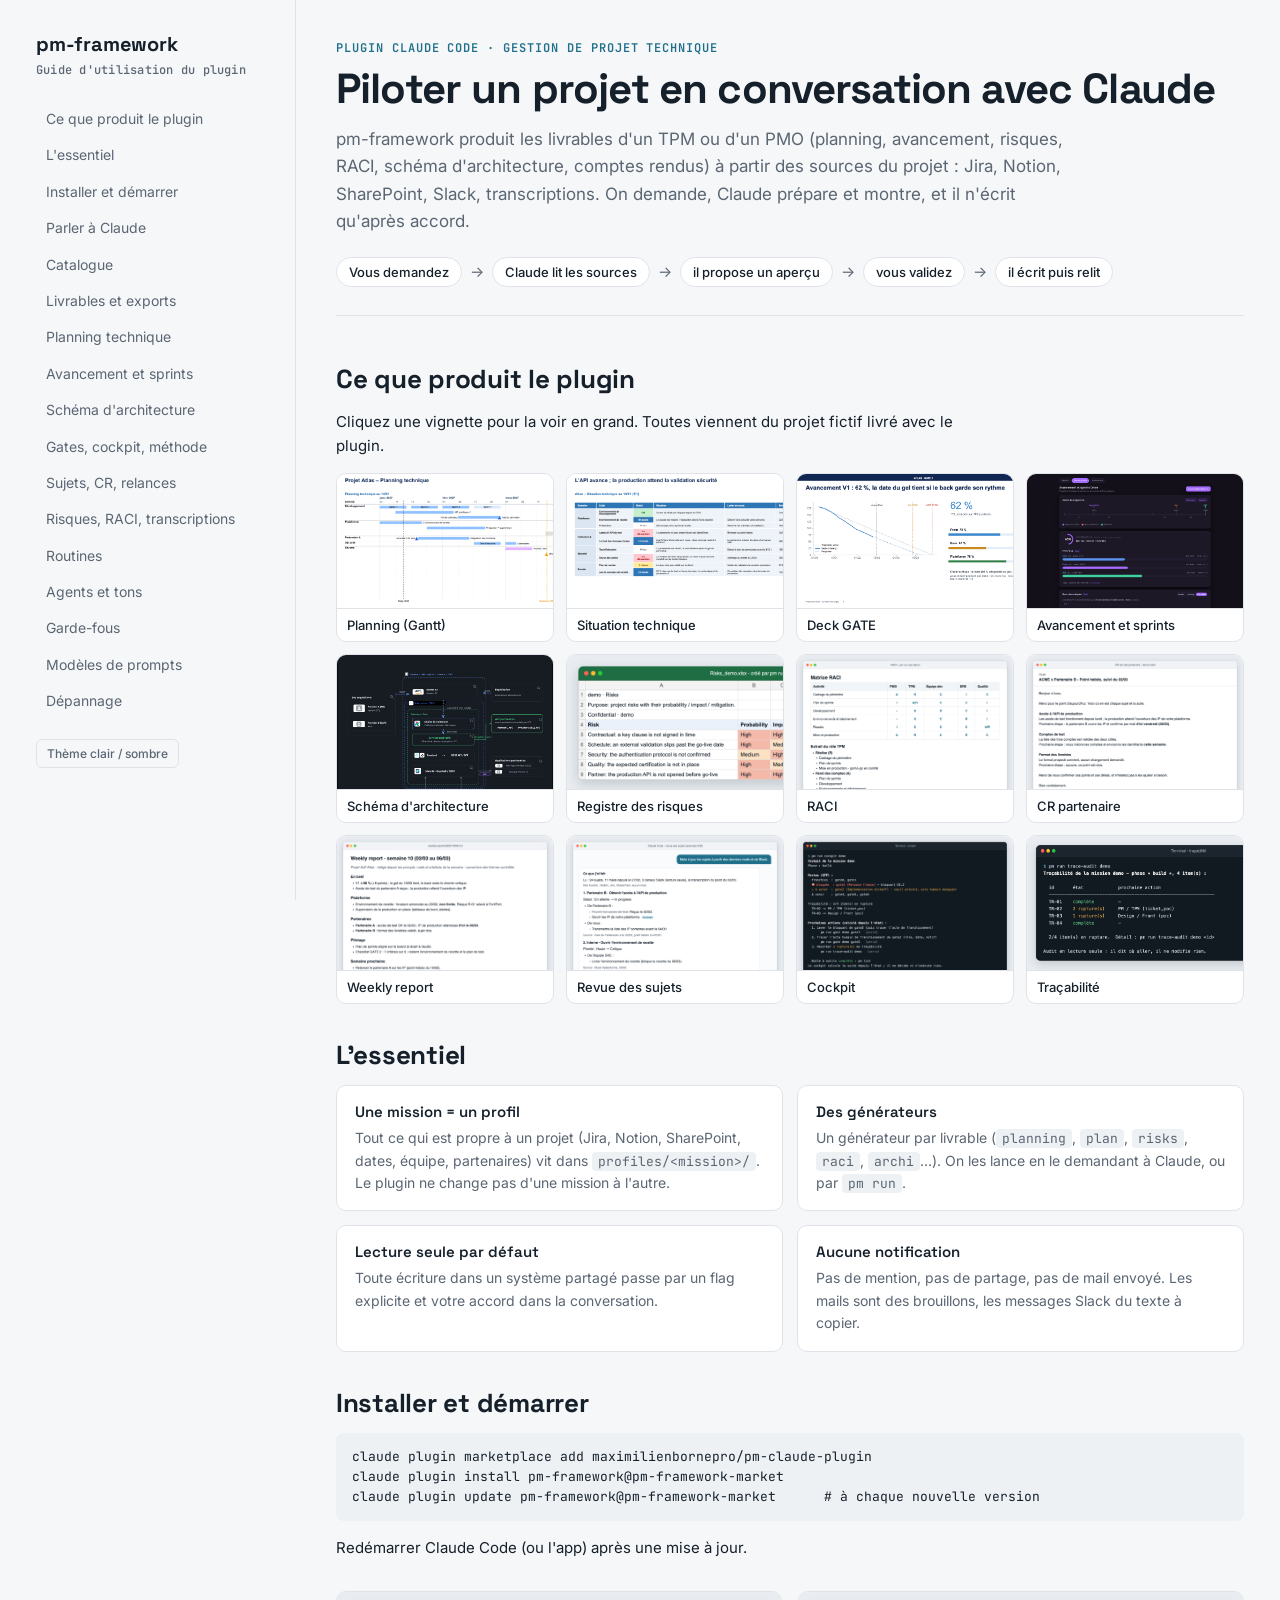
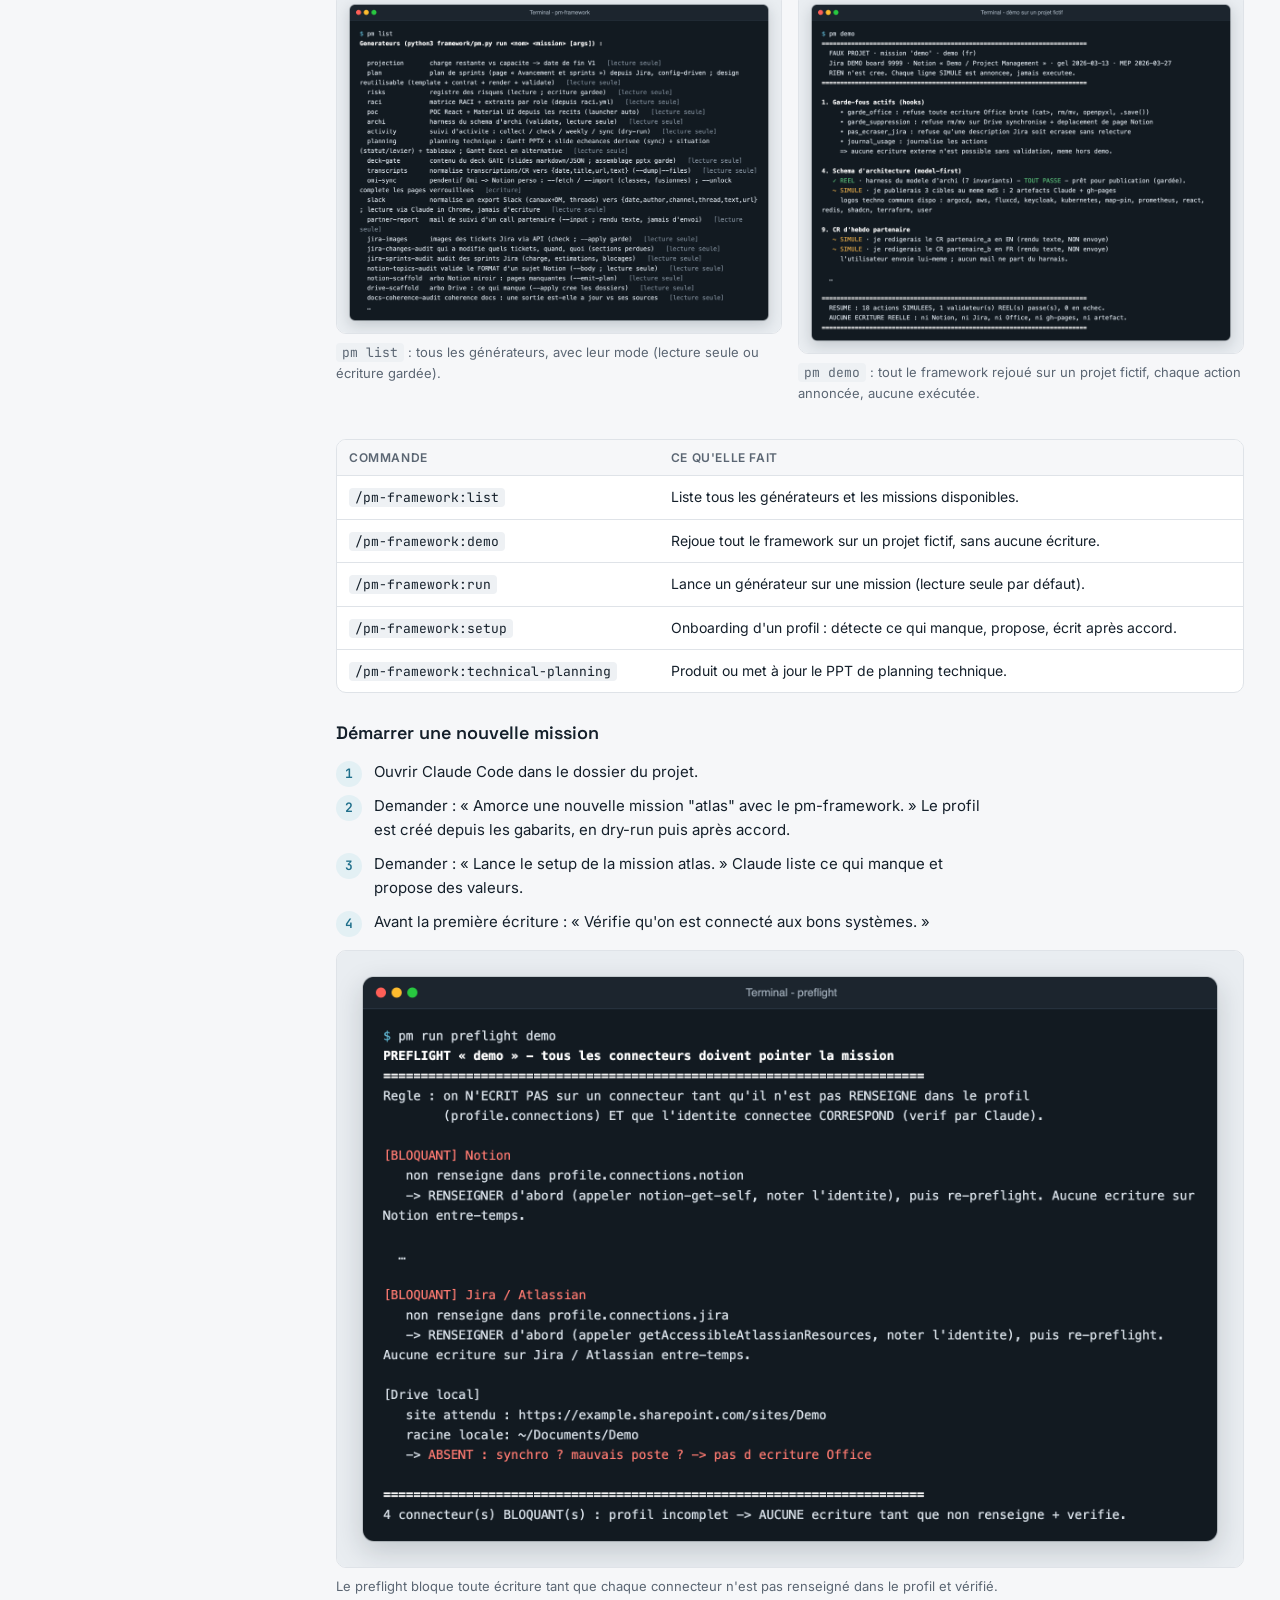
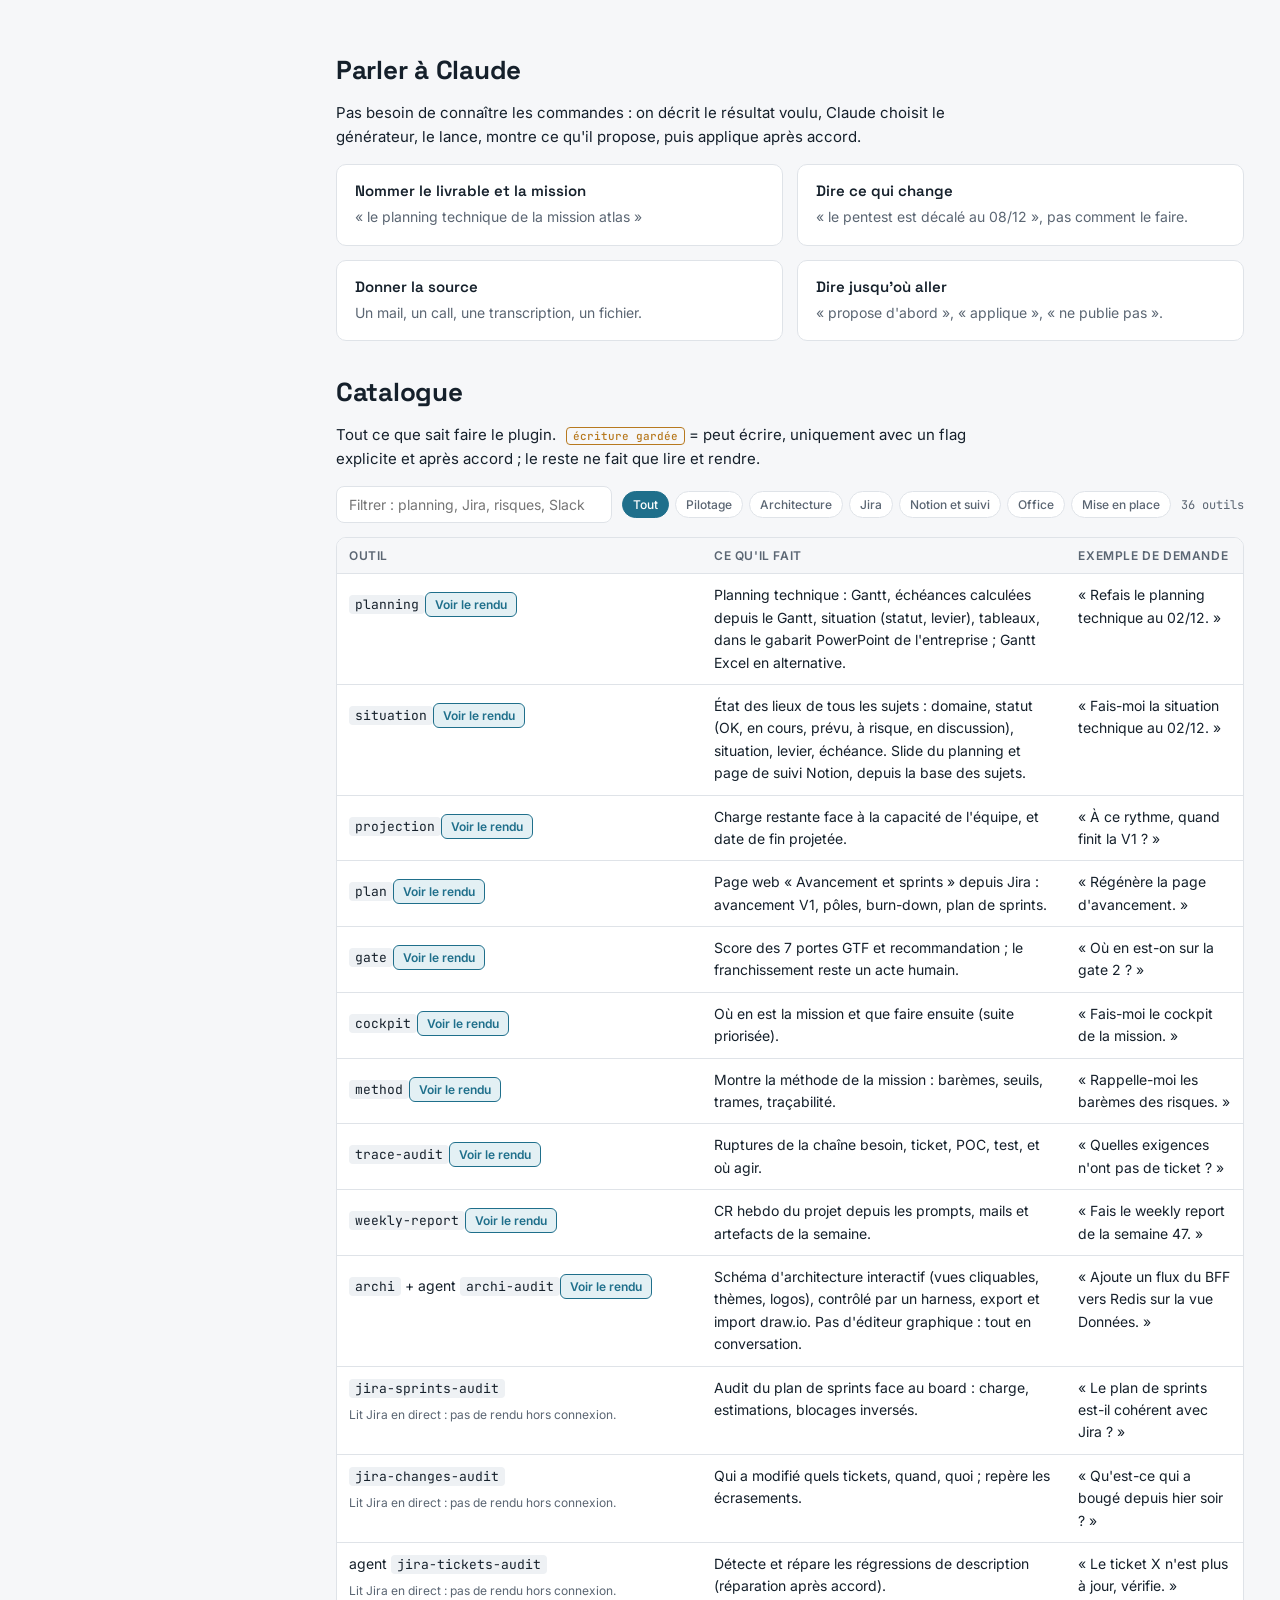
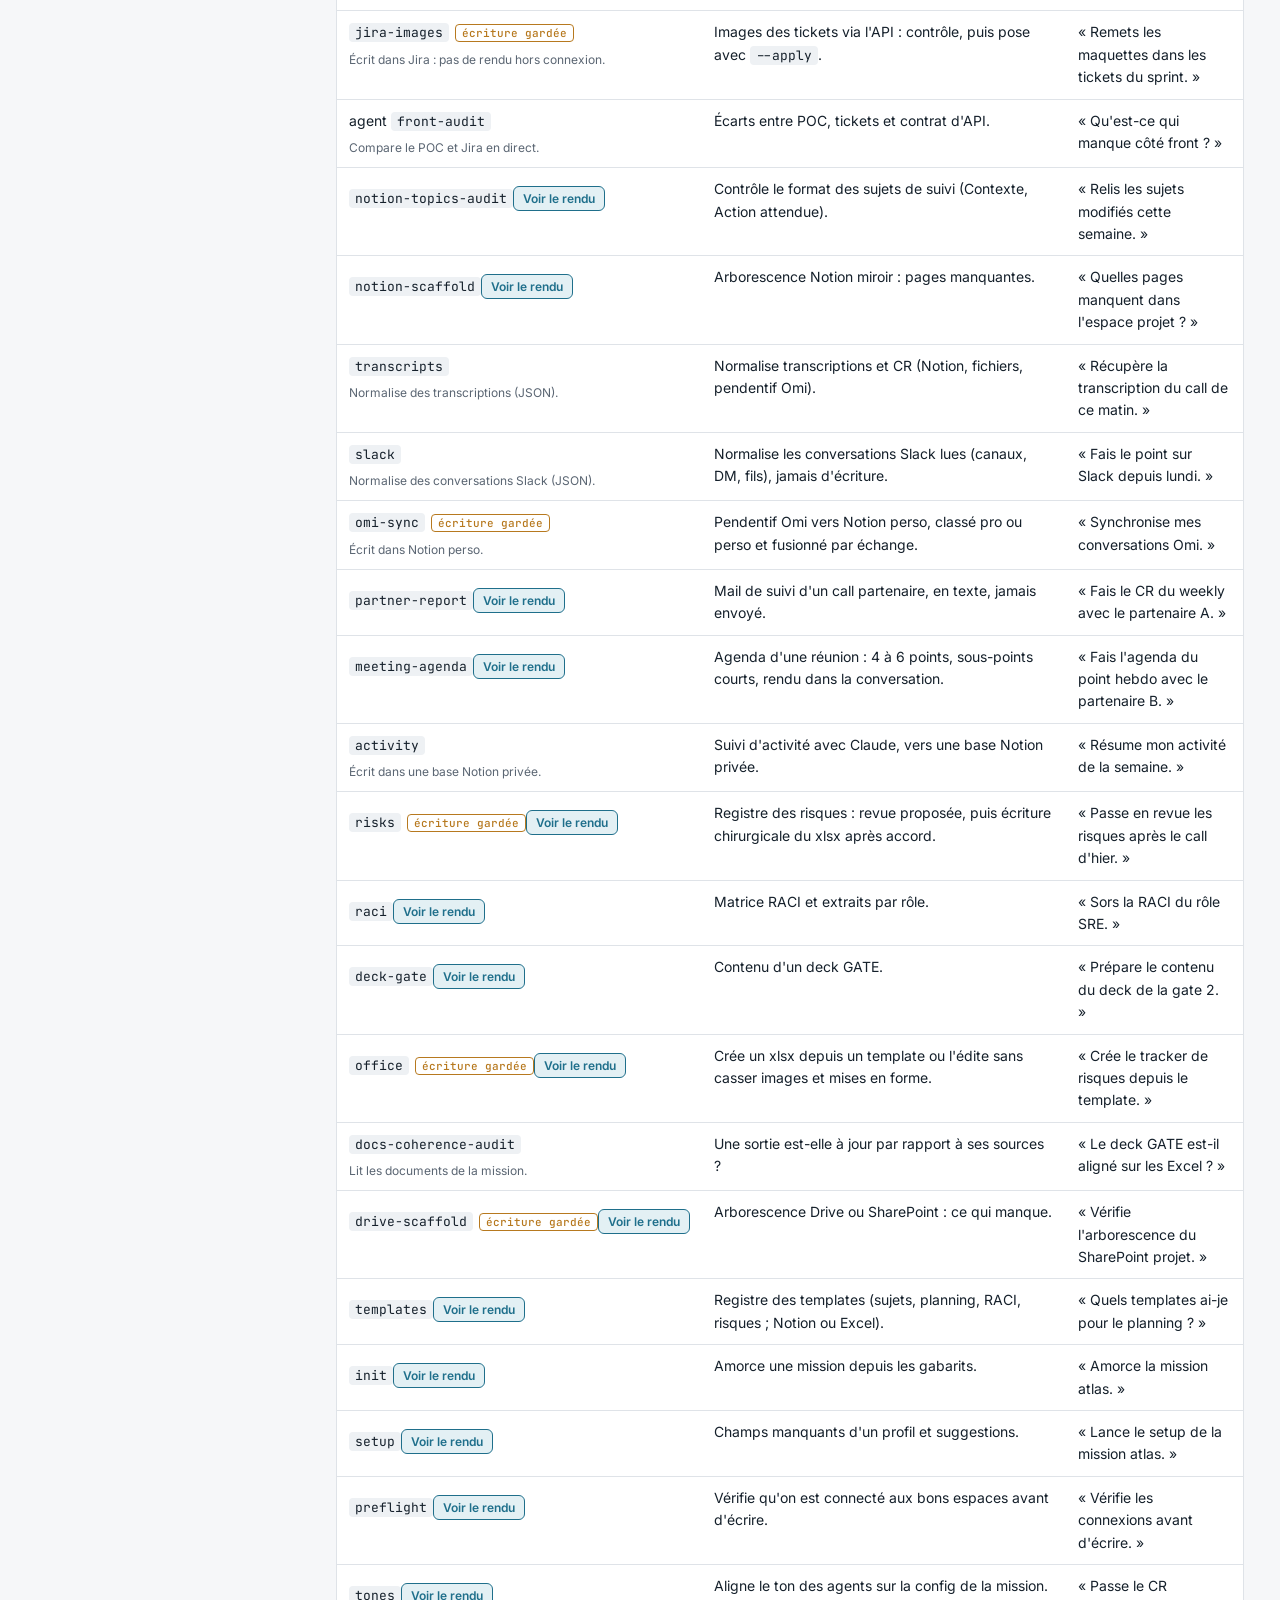
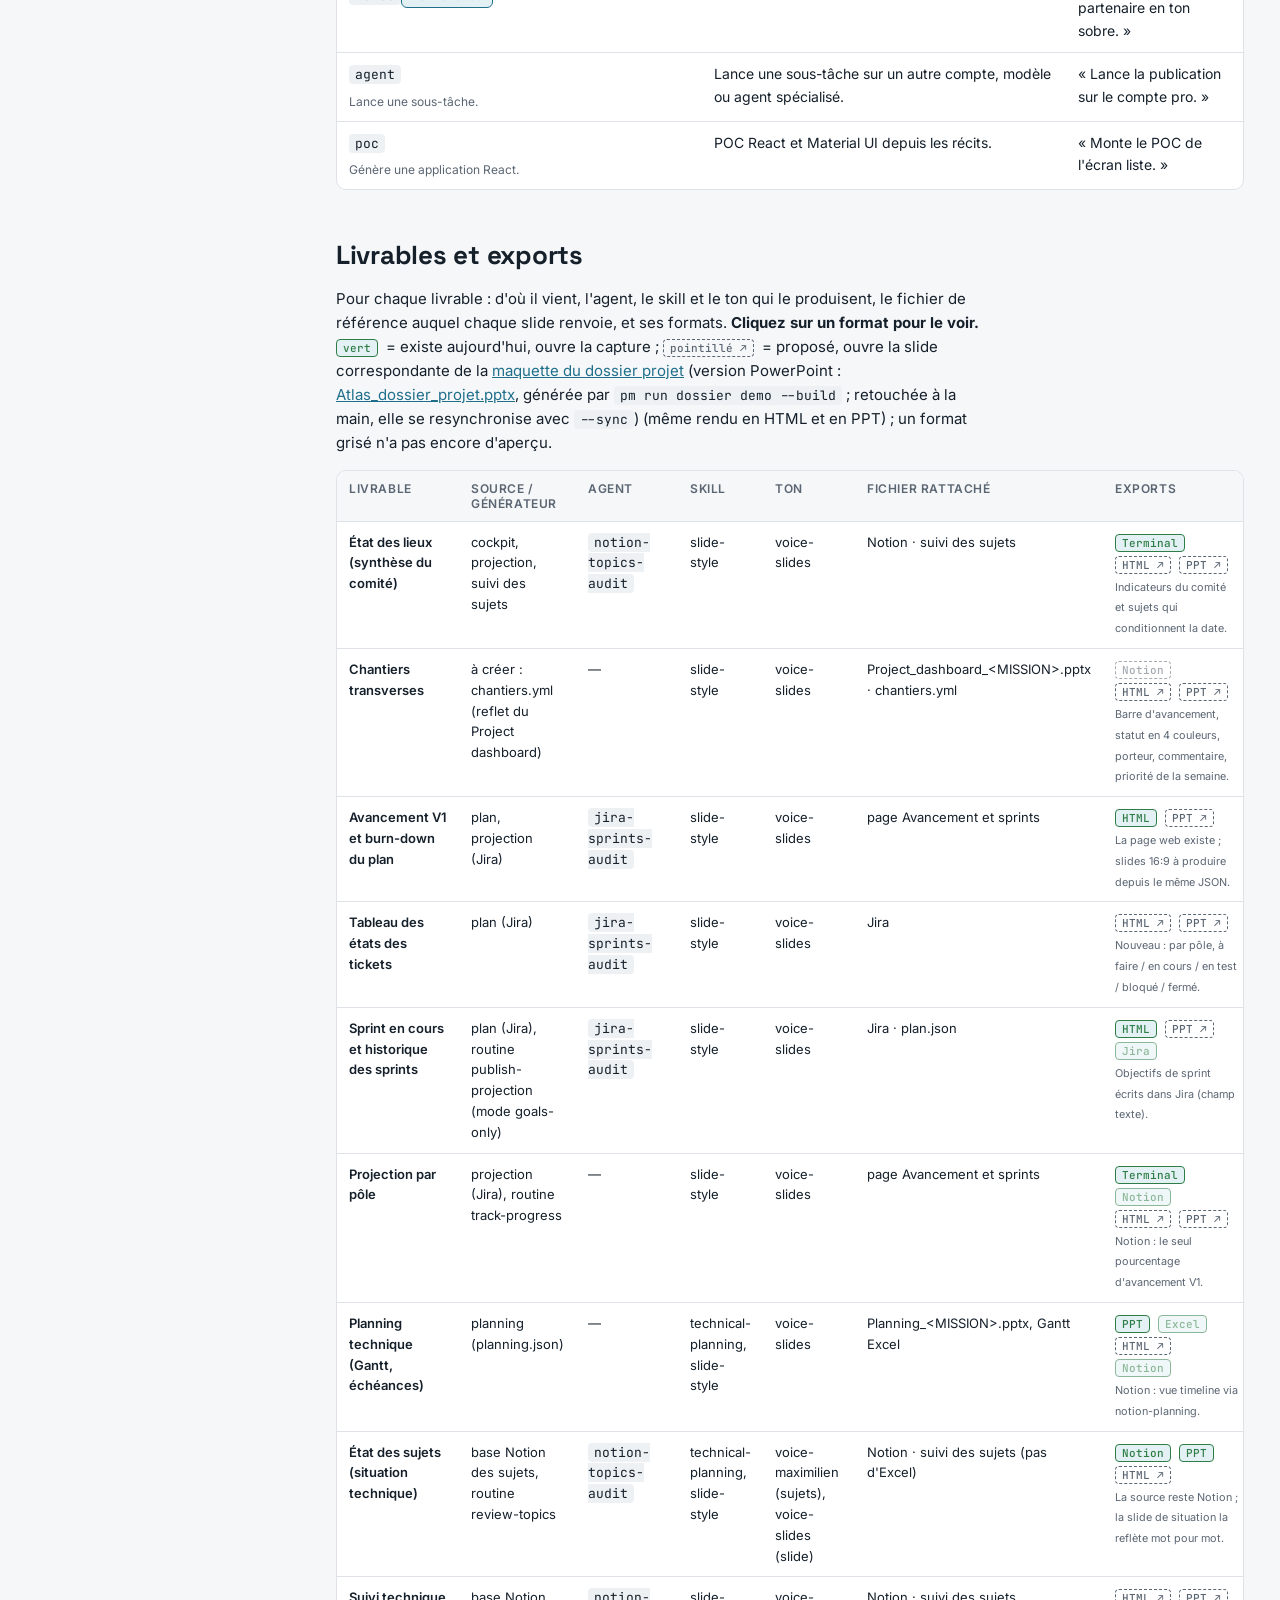
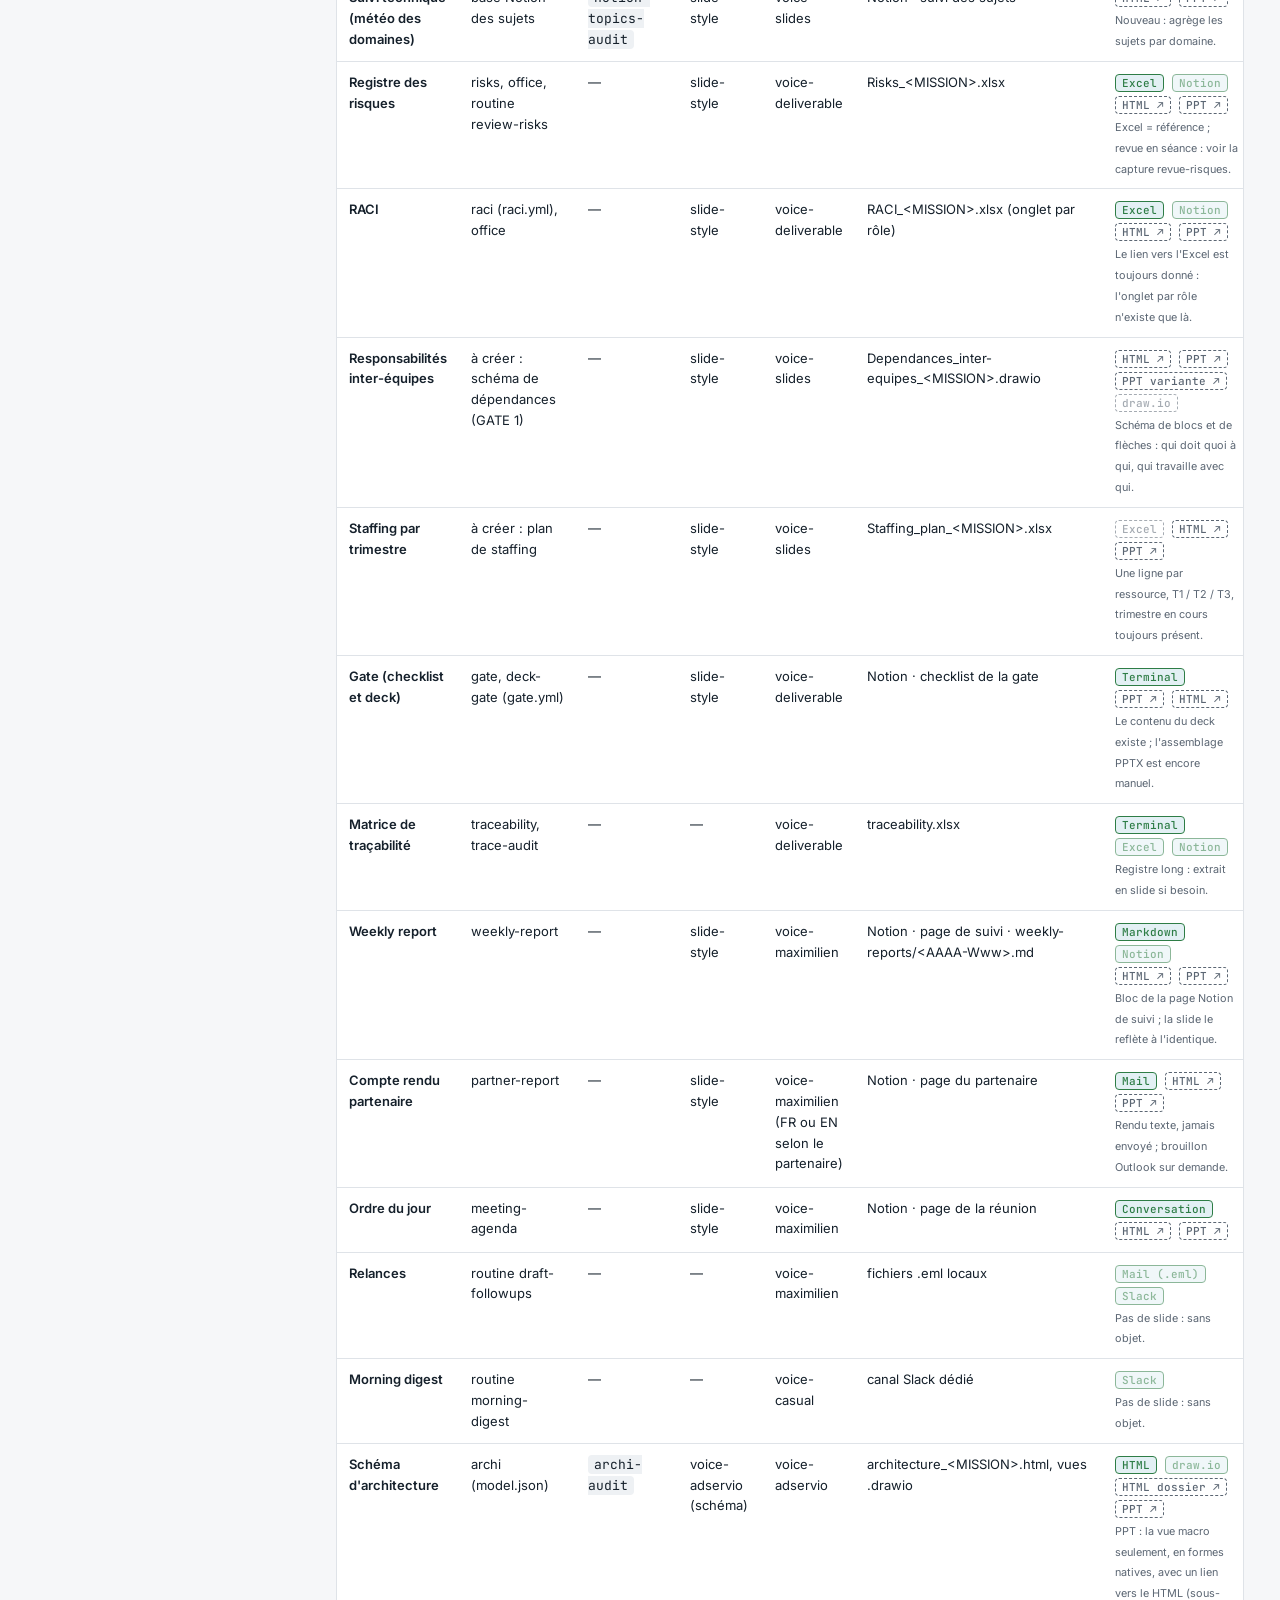
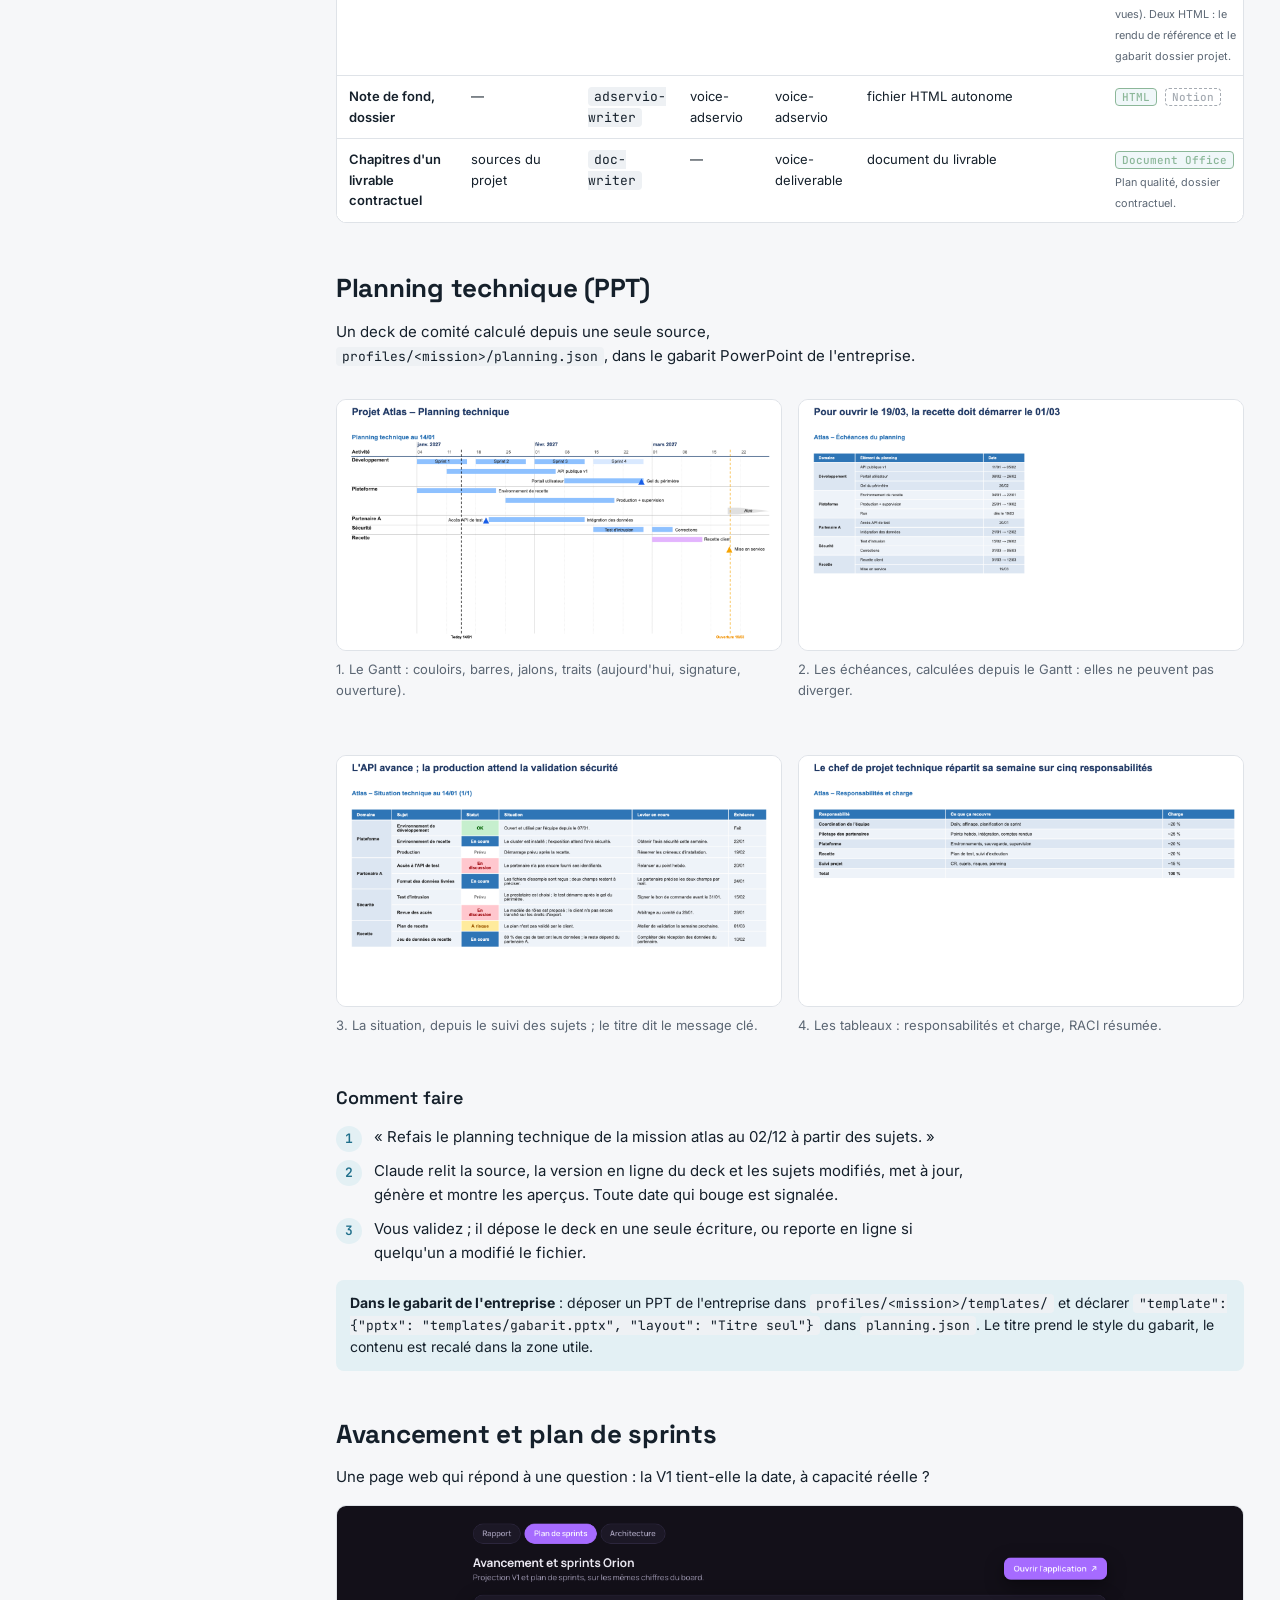
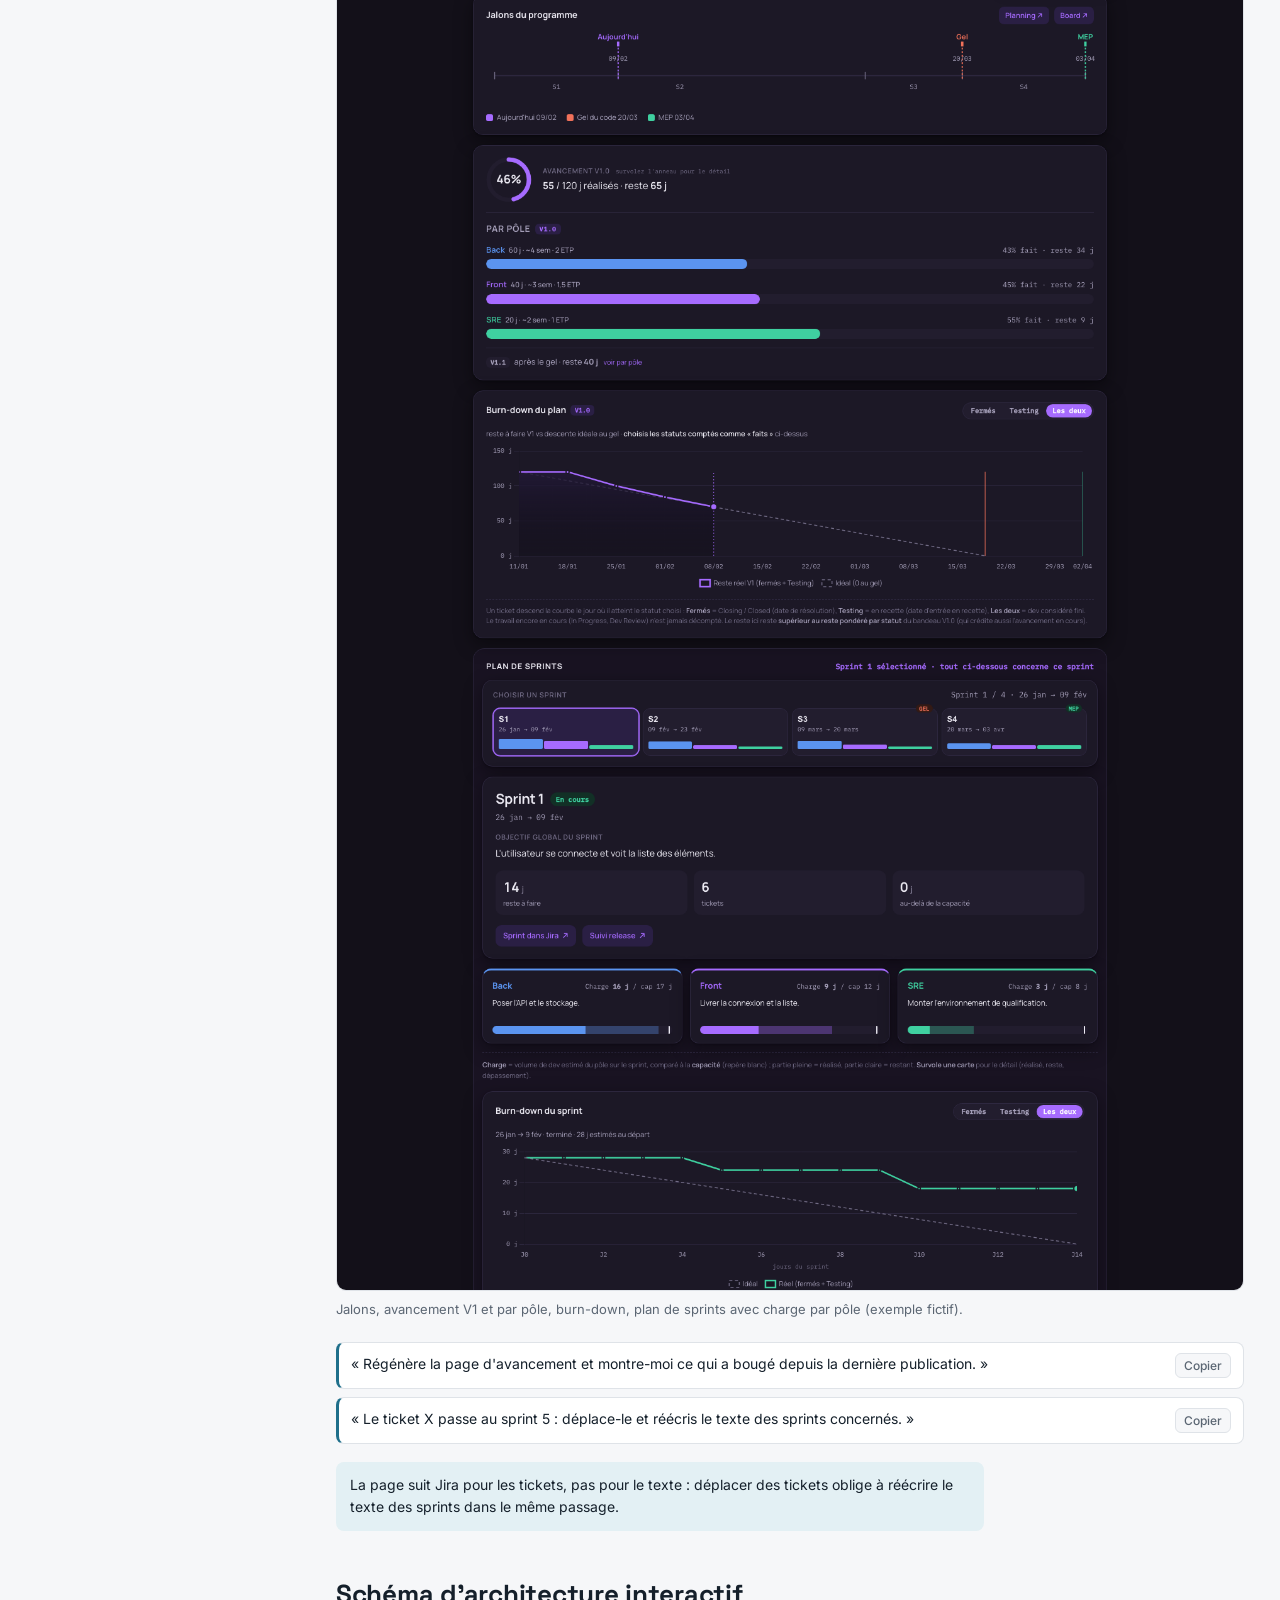
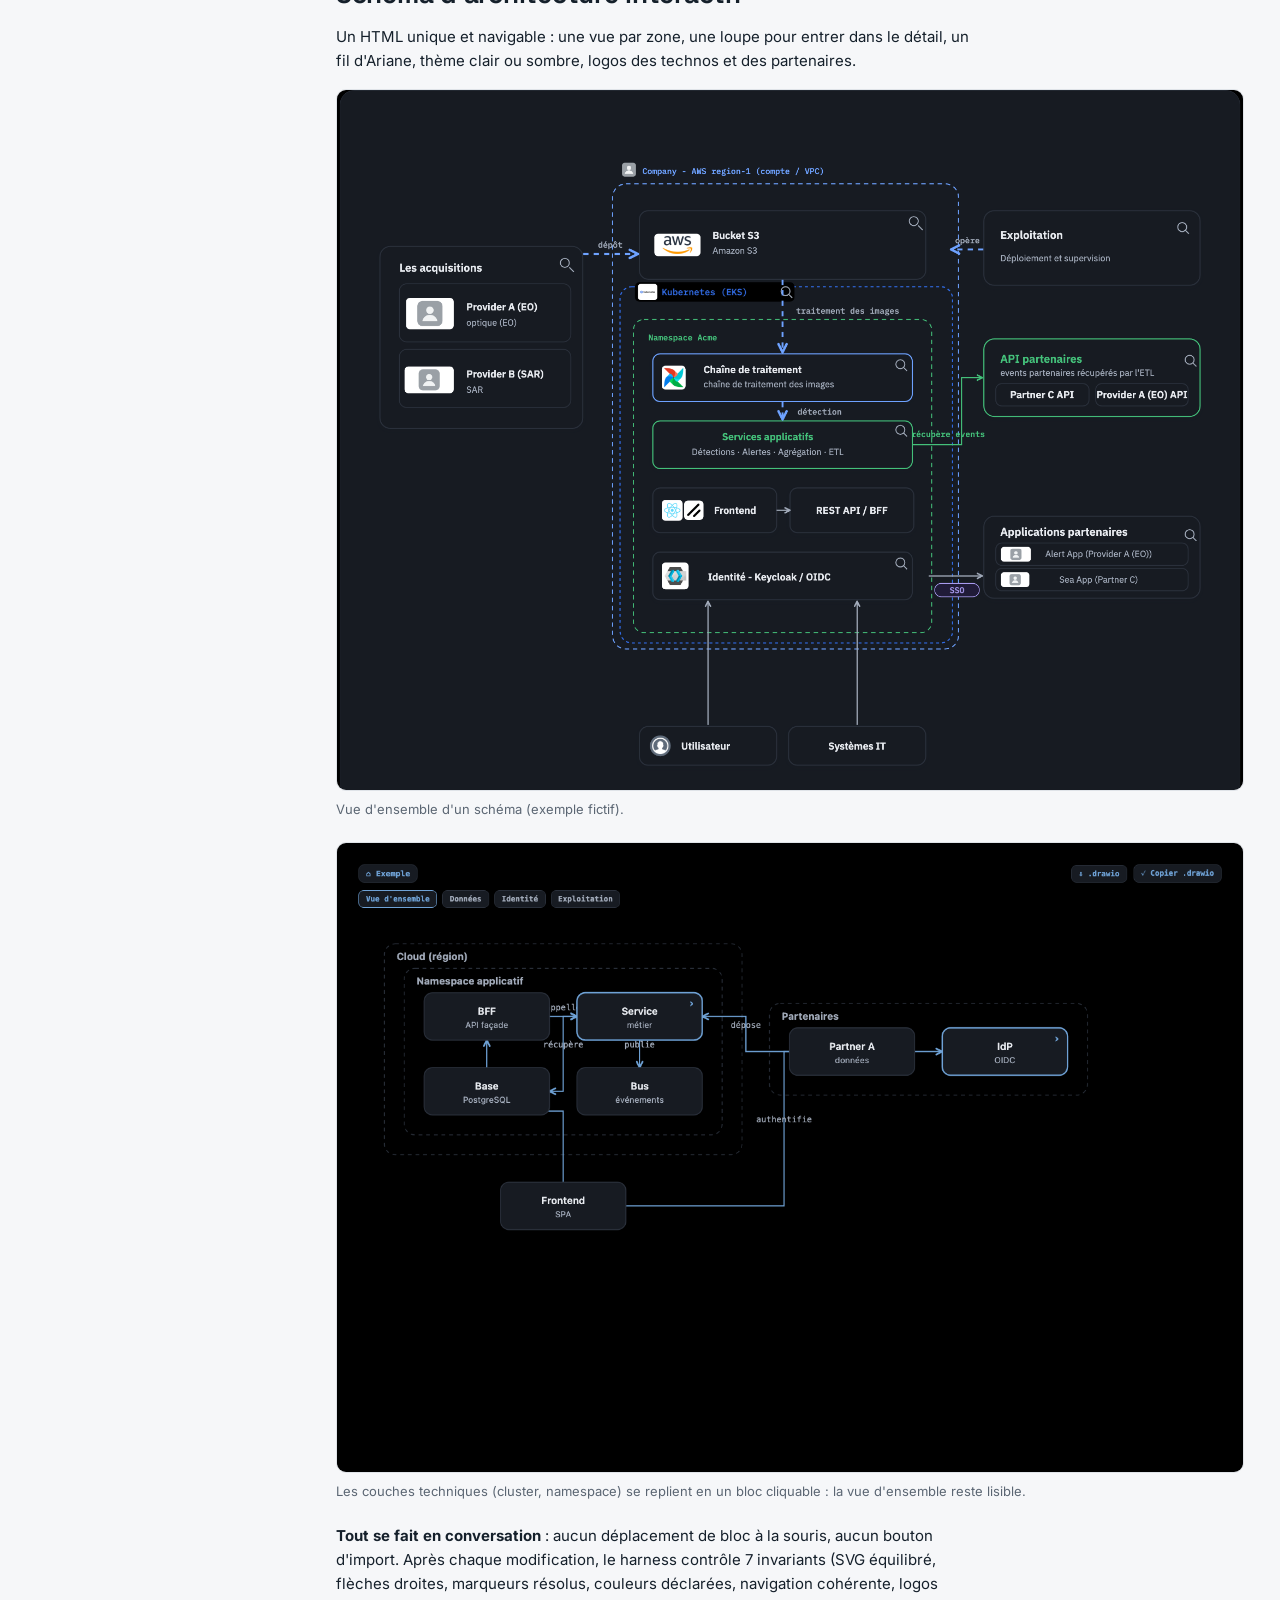
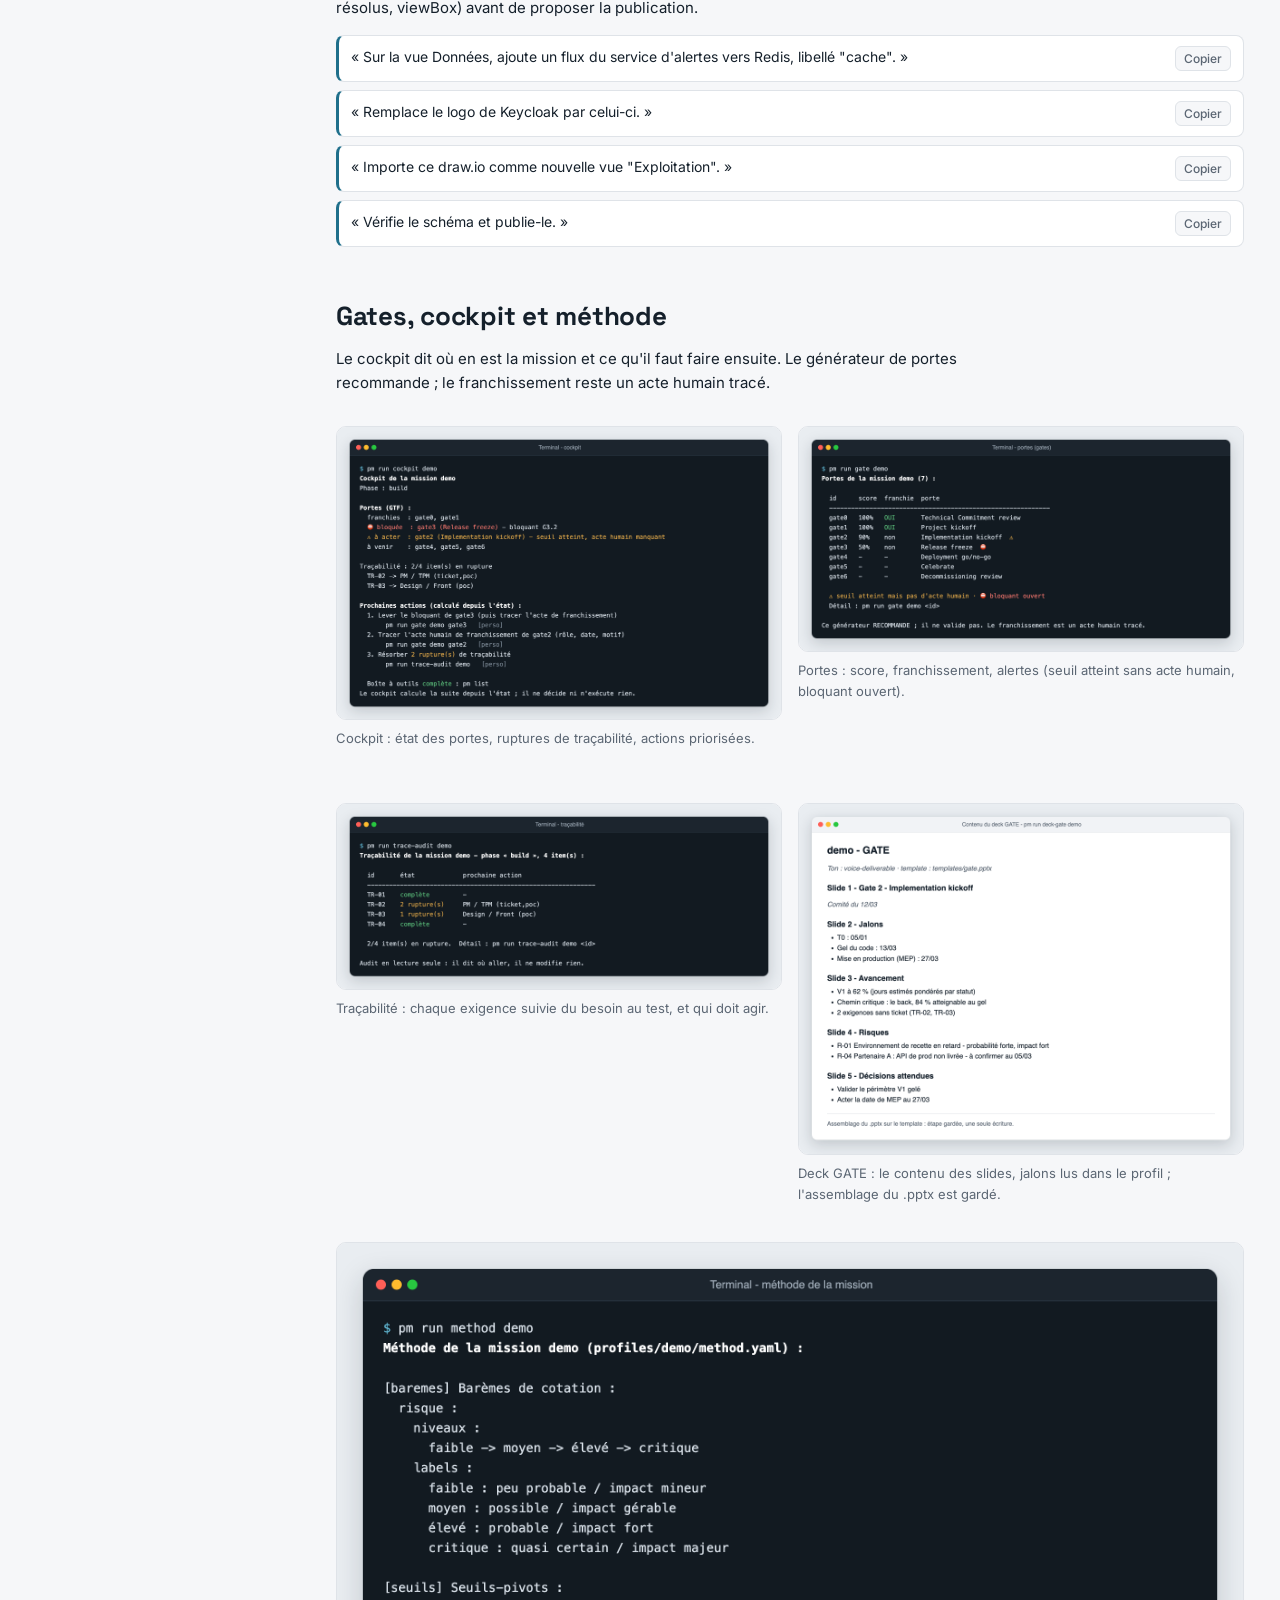
==== commit 8167779f: "Phase 3: one template for all routines, English names, preflight, fixed refs - 10 routine SKILLs sha" ====
--- a/docs/index.html
+++ b/docs/index.html
@@ -285,7 +285,7 @@
       <tr><td>Chantiers transverses</td><td>à créer : chantiers.yml (reflet du Project dashboard)</td><td>—</td><td>slide-style</td><td>voice-slides</td><td>Project_dashboard_&lt;MISSION&gt;.pptx · chantiers.yml</td><td><span class="xp none" title="Pas d'aperçu dans le guide">Notion</span> <a class="xp go" href="maquette/index.html#chantiers" target="_blank" rel="noopener" title="Voir la slide de la maquette">HTML ↗</a> <a class="xp go" href="maquette/index.html#chantiers" target="_blank" rel="noopener" title="Voir la slide de la maquette">PPT ↗</a><br><small>Barre d'avancement, statut en 4 couleurs, porteur, commentaire, priorité de la semaine.</small></td></tr>
       <tr><td>Avancement V1 et burn-down du plan</td><td>plan, projection (Jira)</td><td><code>jira-sprints-audit</code></td><td>slide-style</td><td>voice-slides</td><td>page Avancement et sprints</td><td><button type="button" class="xp on go" data-shots="plan-avancement" title="Voir le rendu">HTML</button> <a class="xp go" href="maquette/index.html#avancement" target="_blank" rel="noopener" title="Voir la slide de la maquette">PPT ↗</a><br><small>La page web existe ; slides 16:9 à produire depuis le même JSON.</small></td></tr>
       <tr><td>Tableau des états des tickets</td><td>plan (Jira)</td><td><code>jira-sprints-audit</code></td><td>slide-style</td><td>voice-slides</td><td>Jira</td><td><a class="xp go" href="maquette/index.html#tableau-des-etats" target="_blank" rel="noopener" title="Voir la slide de la maquette">HTML ↗</a> <a class="xp go" href="maquette/index.html#tableau-des-etats" target="_blank" rel="noopener" title="Voir la slide de la maquette">PPT ↗</a><br><small>Nouveau : par pôle, à faire / en cours / en test / bloqué / fermé.</small></td></tr>
-      <tr><td>Sprint en cours et historique des sprints</td><td>plan (Jira), routine align-sprint-goals</td><td><code>jira-sprints-audit</code></td><td>slide-style</td><td>voice-slides</td><td>Jira · plan.json</td><td><button type="button" class="xp on go" data-shots="plan-avancement" title="Voir le rendu">HTML</button> <a class="xp go" href="maquette/index.html#sprint-en-cours" target="_blank" rel="noopener" title="Voir la slide de la maquette">PPT ↗</a> <span class="xp on none" title="Pas d'aperçu dans le guide">Jira</span><br><small>Objectifs de sprint écrits dans Jira (champ texte).</small></td></tr>
+      <tr><td>Sprint en cours et historique des sprints</td><td>plan (Jira), routine publish-projection (mode goals-only)</td><td><code>jira-sprints-audit</code></td><td>slide-style</td><td>voice-slides</td><td>Jira · plan.json</td><td><button type="button" class="xp on go" data-shots="plan-avancement" title="Voir le rendu">HTML</button> <a class="xp go" href="maquette/index.html#sprint-en-cours" target="_blank" rel="noopener" title="Voir la slide de la maquette">PPT ↗</a> <span class="xp on none" title="Pas d'aperçu dans le guide">Jira</span><br><small>Objectifs de sprint écrits dans Jira (champ texte).</small></td></tr>
       <tr><td>Projection par pôle</td><td>projection (Jira), routine track-progress</td><td>—</td><td>slide-style</td><td>voice-slides</td><td>page Avancement et sprints</td><td><button type="button" class="xp on go" data-shots="gate-slide1" title="Voir le rendu">Terminal</button> <span class="xp on none" title="Pas d'aperçu dans le guide">Notion</span> <a class="xp go" href="maquette/index.html#projection" target="_blank" rel="noopener" title="Voir la slide de la maquette">HTML ↗</a> <a class="xp go" href="maquette/index.html#projection" target="_blank" rel="noopener" title="Voir la slide de la maquette">PPT ↗</a><br><small>Notion : le seul pourcentage d&#x27;avancement V1.</small></td></tr>
       <tr><td>Planning technique (Gantt, échéances)</td><td>planning (planning.json)</td><td>—</td><td>technical-planning, slide-style</td><td>voice-slides</td><td>Planning_&lt;MISSION&gt;.pptx, Gantt Excel</td><td><button type="button" class="xp on go" data-shots="planning-gantt,planning-echeances,planning-tableau" title="Voir le rendu">PPT</button> <span class="xp on none" title="Pas d'aperçu dans le guide">Excel</span> <a class="xp go" href="maquette/index.html#planning" target="_blank" rel="noopener" title="Voir la slide de la maquette">HTML ↗</a> <span class="xp on none" title="Pas d'aperçu dans le guide">Notion</span><br><small>Notion : vue timeline via notion-planning.</small></td></tr>
       <tr><td>État des sujets (situation technique)</td><td>base Notion des sujets, routine review-topics</td><td><code>notion-topics-audit</code></td><td>technical-planning, slide-style</td><td>voice-maximilien (sujets), voice-slides (slide)</td><td>Notion · suivi des sujets (pas d&#x27;Excel)</td><td><button type="button" class="xp on go" data-shots="revue-sujets" title="Voir le rendu">Notion</button> <button type="button" class="xp on go" data-shots="planning-situation" title="Voir le rendu">PPT</button> <a class="xp go" href="maquette/index.html#situation-technique" target="_blank" rel="noopener" title="Voir la slide de la maquette">HTML ↗</a><br><small>La source reste Notion ; la slide de situation la reflète mot pour mot.</small></td></tr>
@@ -393,20 +393,20 @@
 
 <section id="routines">
   <h2>Routines (tâches planifiées)</h2>
-  <p>Définies une fois dans le plugin, paramétrées par mission. Aucune n'envoie de notification à l'équipe.</p>
+  <p>Définies une fois dans le plugin, paramétrées par mission (<code>&lt;projet&gt;-&lt;nom&gt;</code>). Toute routine qui écrit commence par le préflight des connecteurs. Aucune n'envoie de notification à l'équipe.</p>
   <div class="tablebox"><table>
-    <thead><tr><th>Routine</th><th>Ce qu'elle fait</th></tr></thead>
-    <tbody>
-      <tr><td><code>publish-projection</code></td><td>Publie la page d'avancement, aligne les objectifs des sprints, alerte si un texte de sprint est périmé.</td></tr>
-      <tr><td><code>align-sprint-goals</code></td><td>Aligne les objectifs des sprints Jira sur le fichier éditorial, sans déplacer de ticket.</td></tr>
-      <tr><td><code>audit-scope</code></td><td>Audite périmètre, couverture des exigences et plan de sprints (lecture seule).</td></tr>
-      <tr><td><code>track-progress</code></td><td>Reporte l'avancement dans le planning Notion.</td></tr>
-      <tr><td><code>review-topics</code></td><td>Revue des sujets depuis transcriptions, mails et Slack.</td></tr>
-      <tr><td><code>review-risks</code></td><td>Revue du registre des risques.</td></tr>
-      <tr><td><code>draft-followups</code></td><td>Brouillons de relances.</td></tr>
-      <tr><td><code>collect-activity</code></td><td>Suivi d'activité du jour vers une base Notion privée.</td></tr>
-      <tr><td><code>morning-digest</code></td><td>Récap du matin des sujets ouverts dans un canal privé.</td></tr>
-      <tr><td><code>omi-sync</code></td><td>Synchro du pendentif Omi vers Notion perso, toutes les 5 minutes.</td></tr>
+    <thead><tr><th>Routine</th><th>Ce qu'elle fait</th><th>Écrit (après garde)</th></tr></thead>
+    <tbody>
+      <tr><td><code>publish-projection</code></td><td>Publie la page d'avancement, aligne les objectifs des sprints, alerte si un texte de sprint est périmé ; mode <code>goals-only</code> : objectifs seuls.</td><td>gh-pages, artefacts, objectifs de sprint Jira</td></tr>
+      <tr><td><code>align-sprint-goals</code></td><td>Dépréciée : renvoie vers <code>publish-projection</code>, mode <code>goals-only</code>.</td><td>objectifs de sprint Jira</td></tr>
+      <tr><td><code>audit-scope</code></td><td>Audite périmètre, couverture des exigences et plan de sprints.</td><td>rien (lecture seule)</td></tr>
+      <tr><td><code>track-progress</code></td><td>Reporte l'avancement dans le planning Notion.</td><td>un champ Notion</td></tr>
+      <tr><td><code>collect-activity</code></td><td>Suivi d'activité du jour vers une base Notion privée.</td><td>store local, DB Notion privée</td></tr>
+      <tr><td><code>review-topics</code></td><td>Revue des sujets depuis transcriptions, mails et Slack, puis enchaîne <code>review-risks</code>.</td><td>base de suivi, page de synthèse, deck (après oui)</td></tr>
+      <tr><td><code>review-risks</code></td><td>Revue du registre des risques.</td><td>registre Office (après oui)</td></tr>
+      <tr><td><code>draft-followups</code></td><td>Brouillons de relances (mails non envoyés, messages à copier).</td><td>.eml locaux, fenêtre de rédaction</td></tr>
+      <tr><td><code>morning-digest</code></td><td>Récap du matin des sujets ouverts dans un canal privé.</td><td>un canal Slack privé</td></tr>
+      <tr><td><code>omi-sync</code></td><td>Synchro du pendentif Omi vers Notion perso, toutes les 5 minutes (hors mission).</td><td>bases Notion perso</td></tr>
     </tbody>
   </table></div>
   <p class="note">À la première exécution, approuver une fois les permissions (« Always allow »), sinon la tâche reste bloquée.</p>
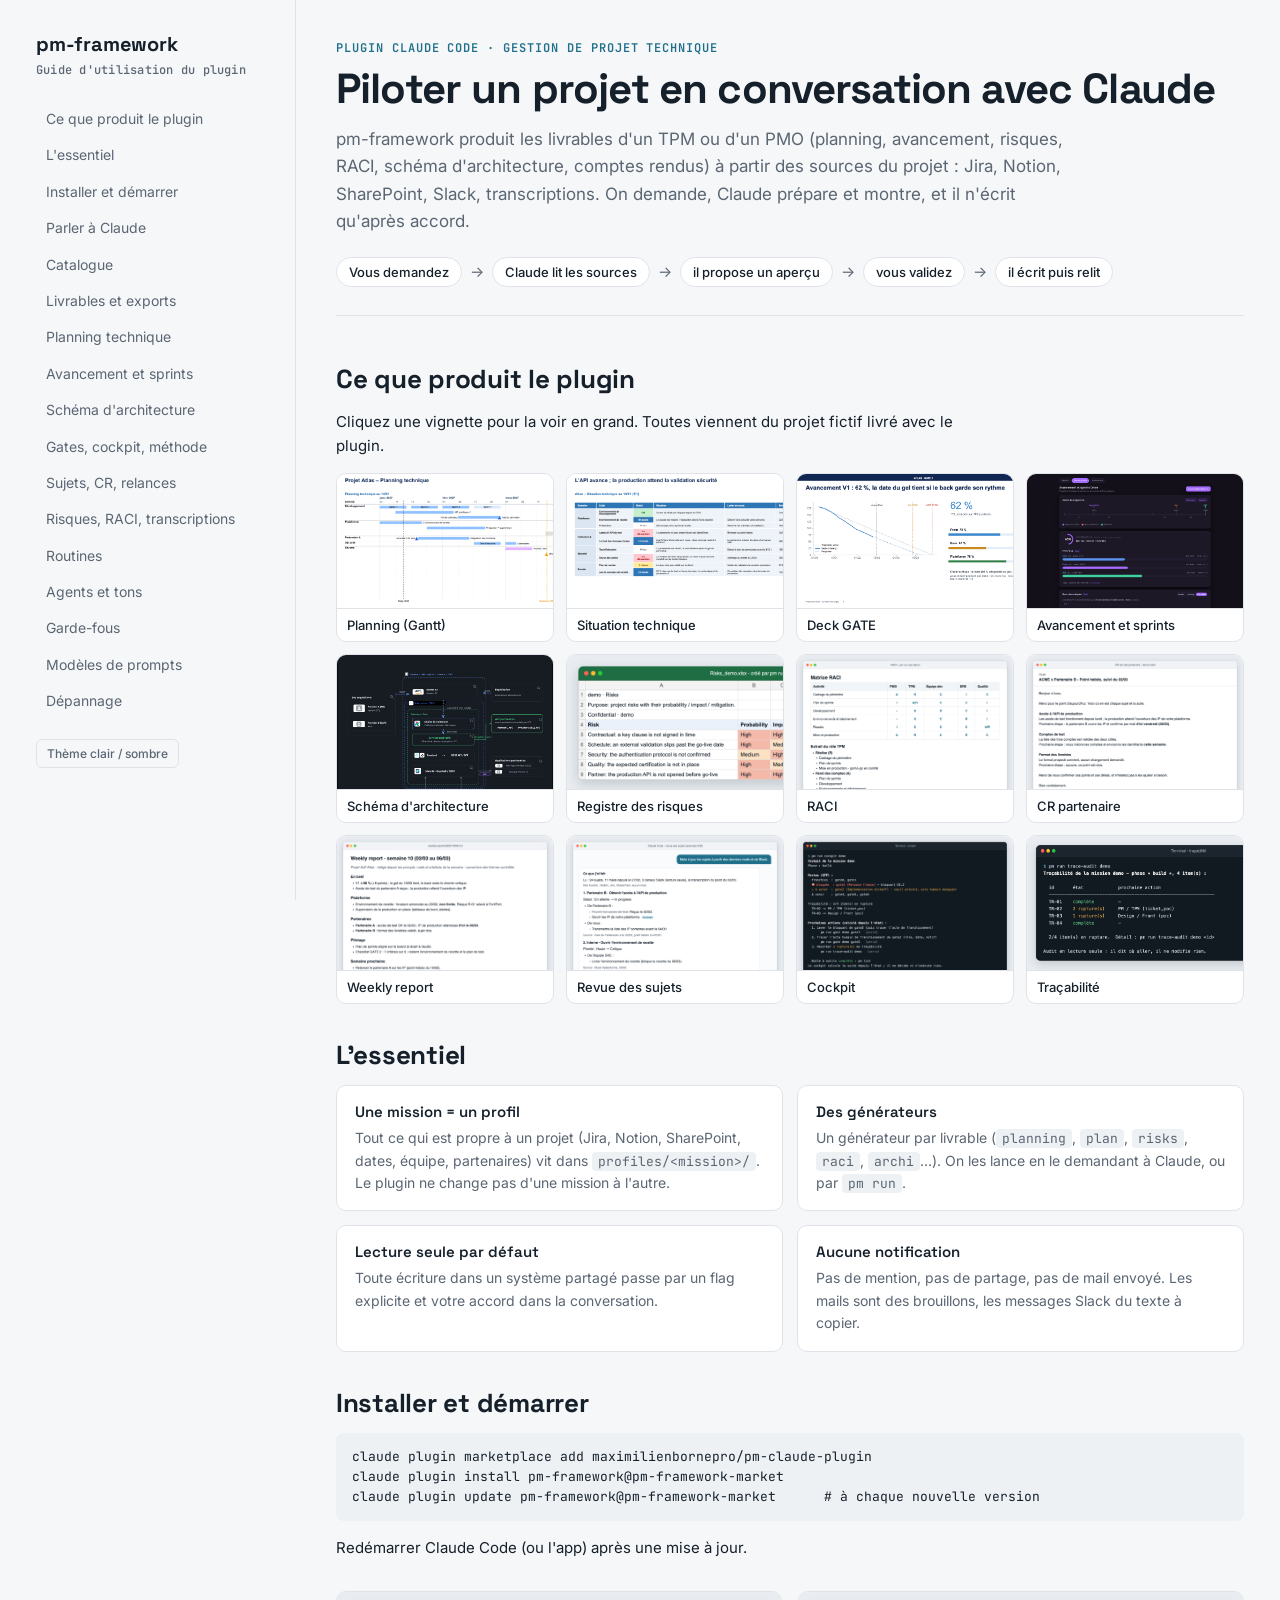
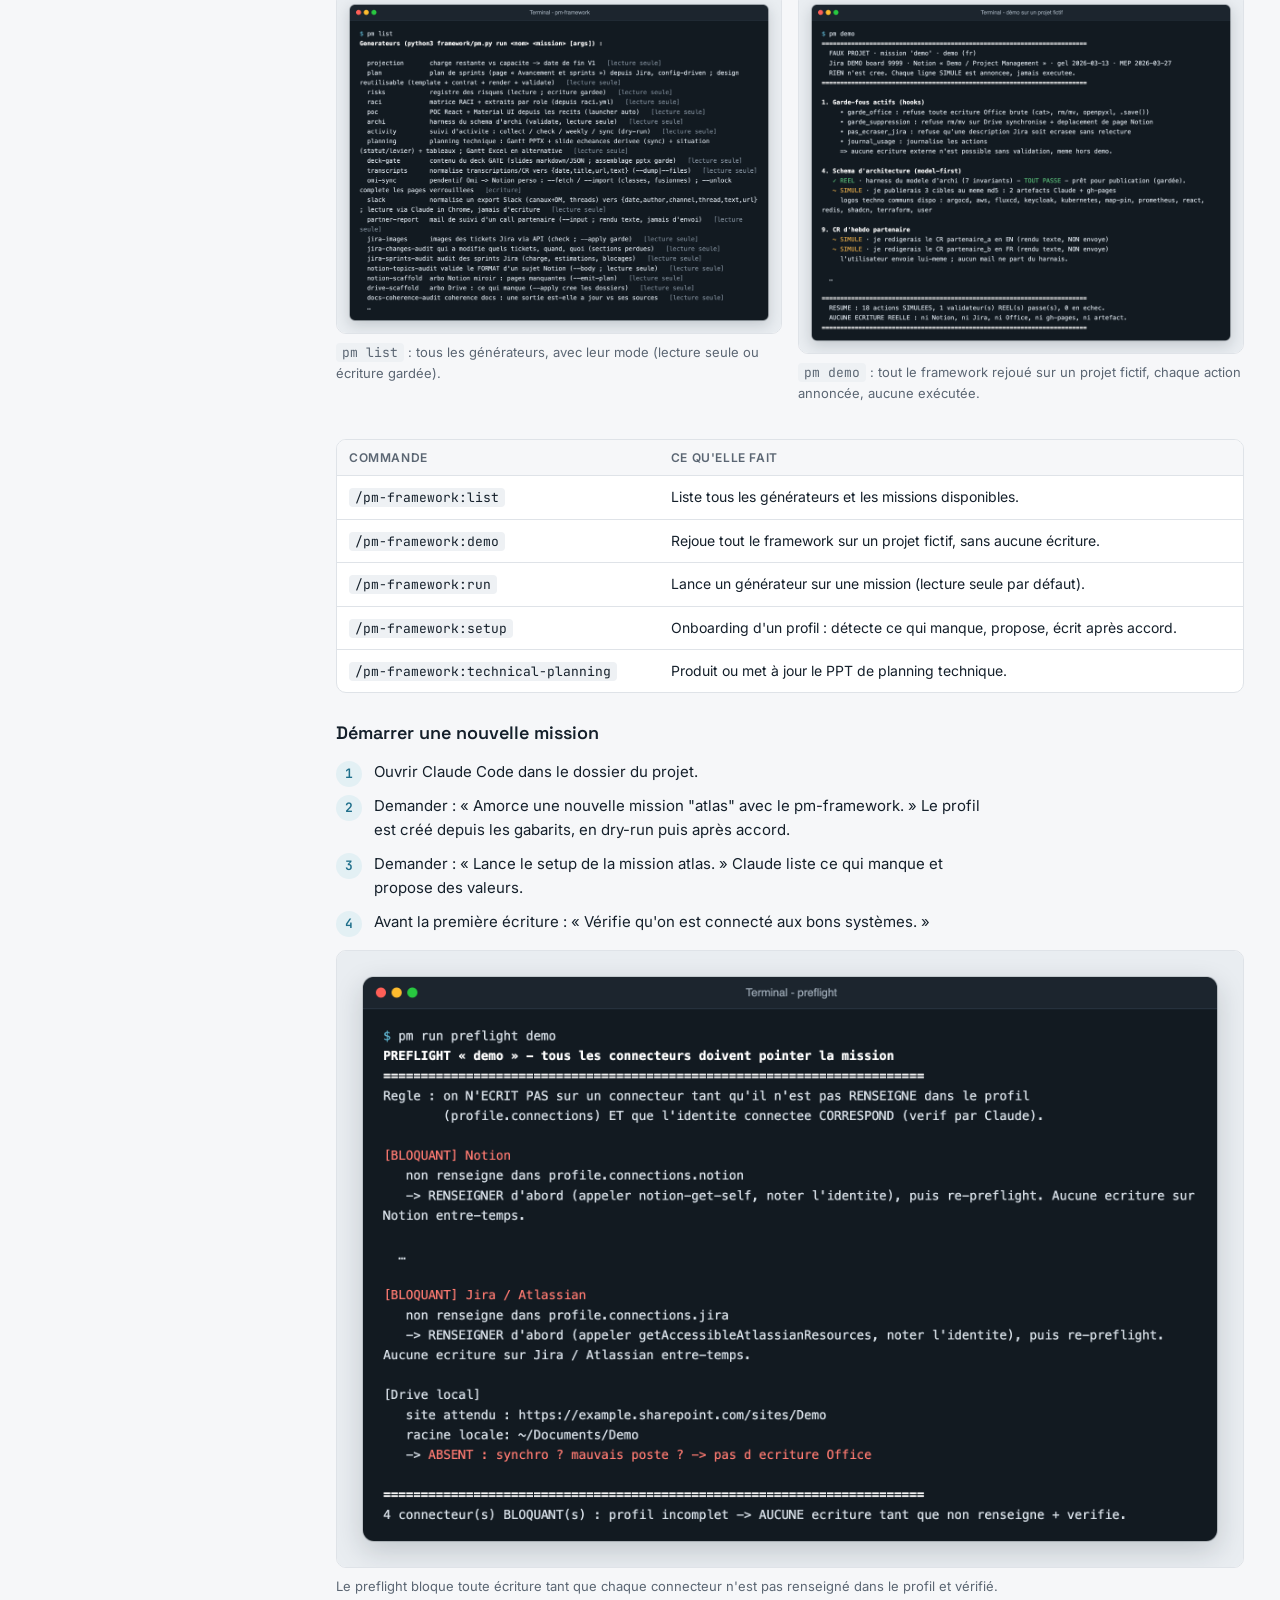
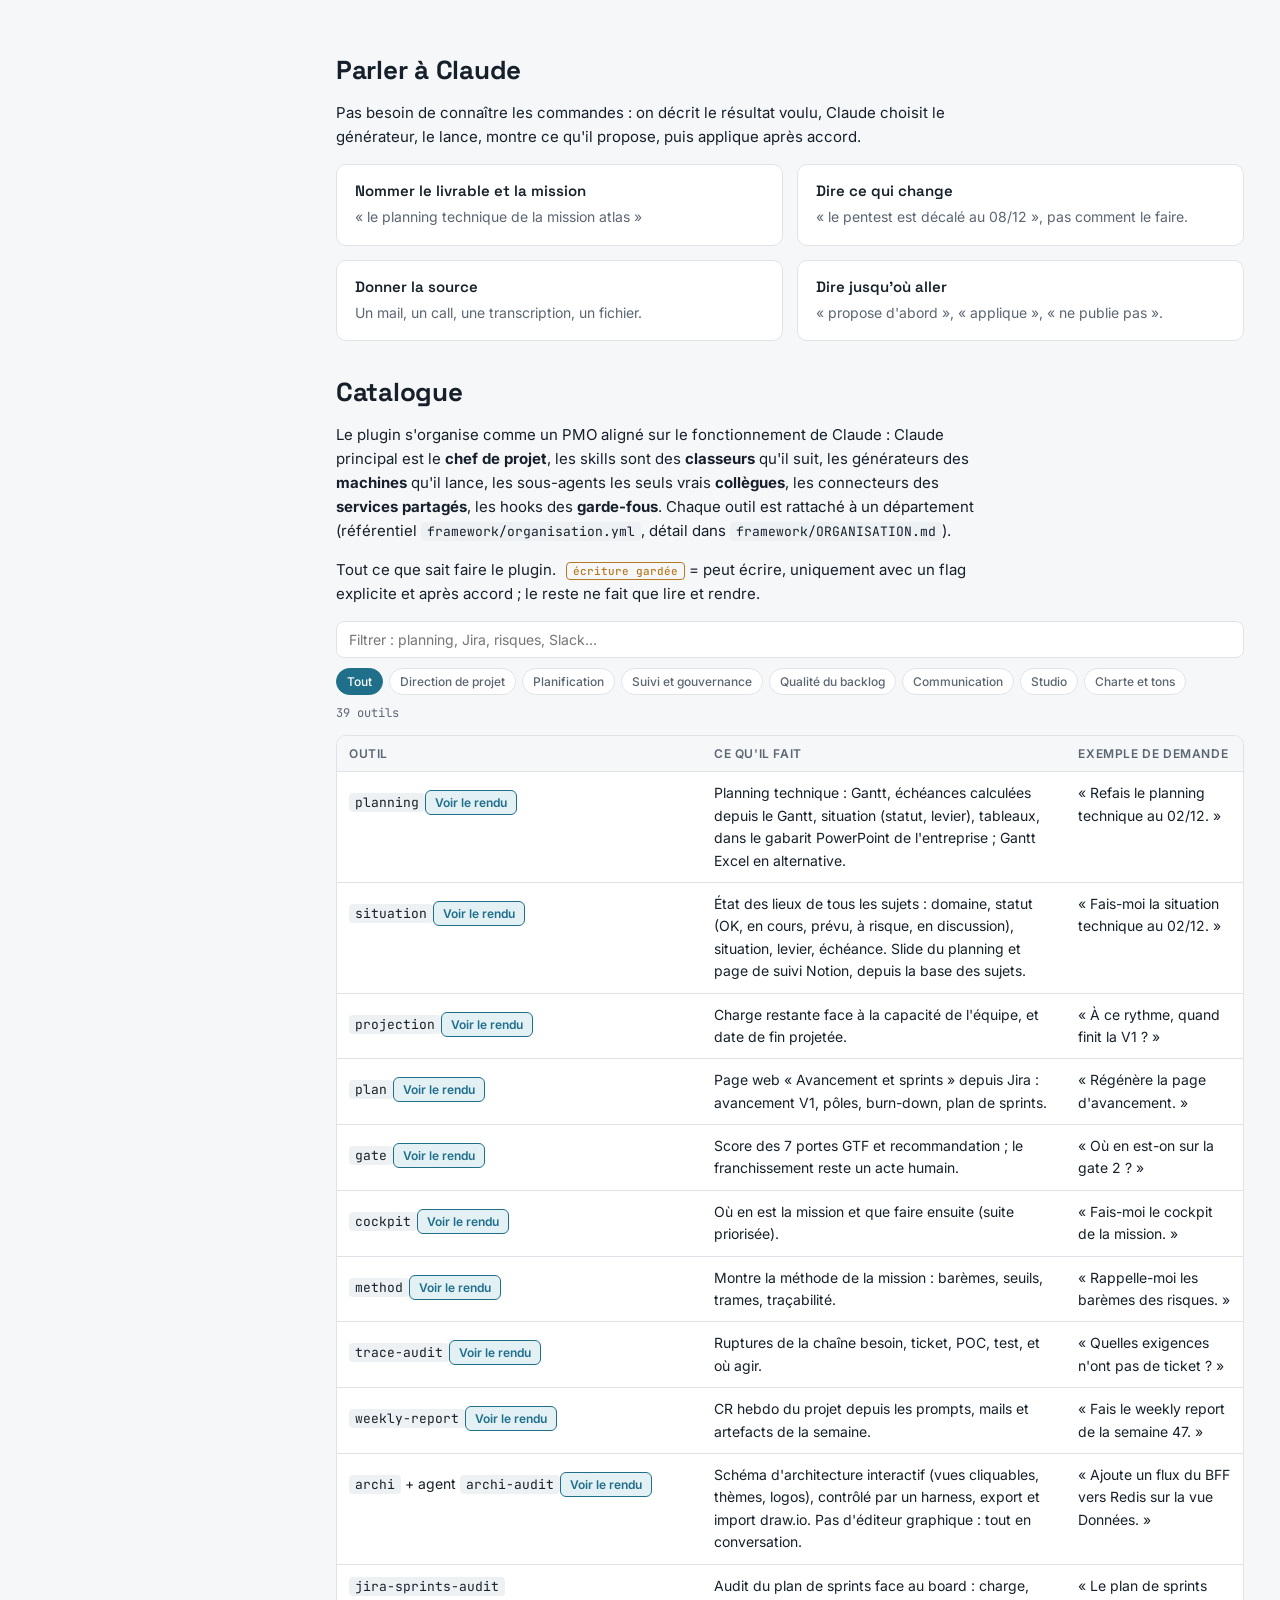
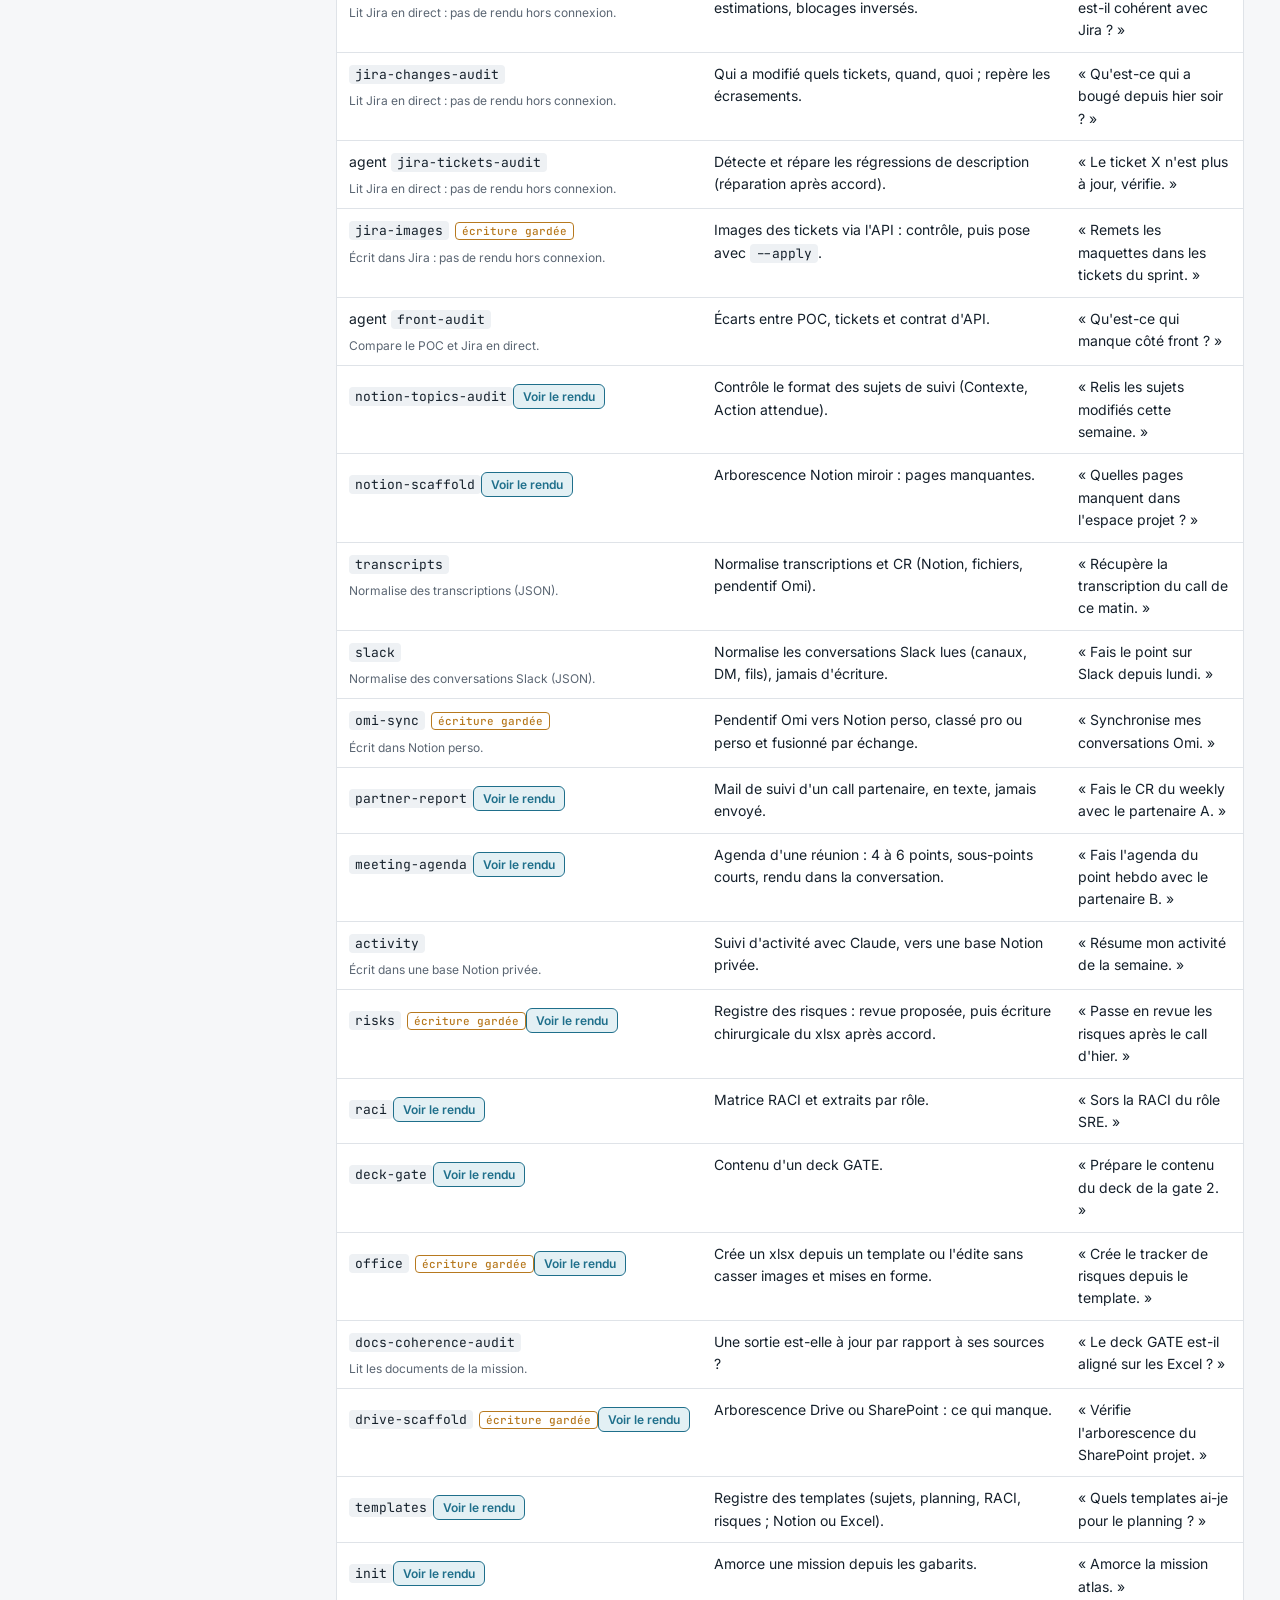
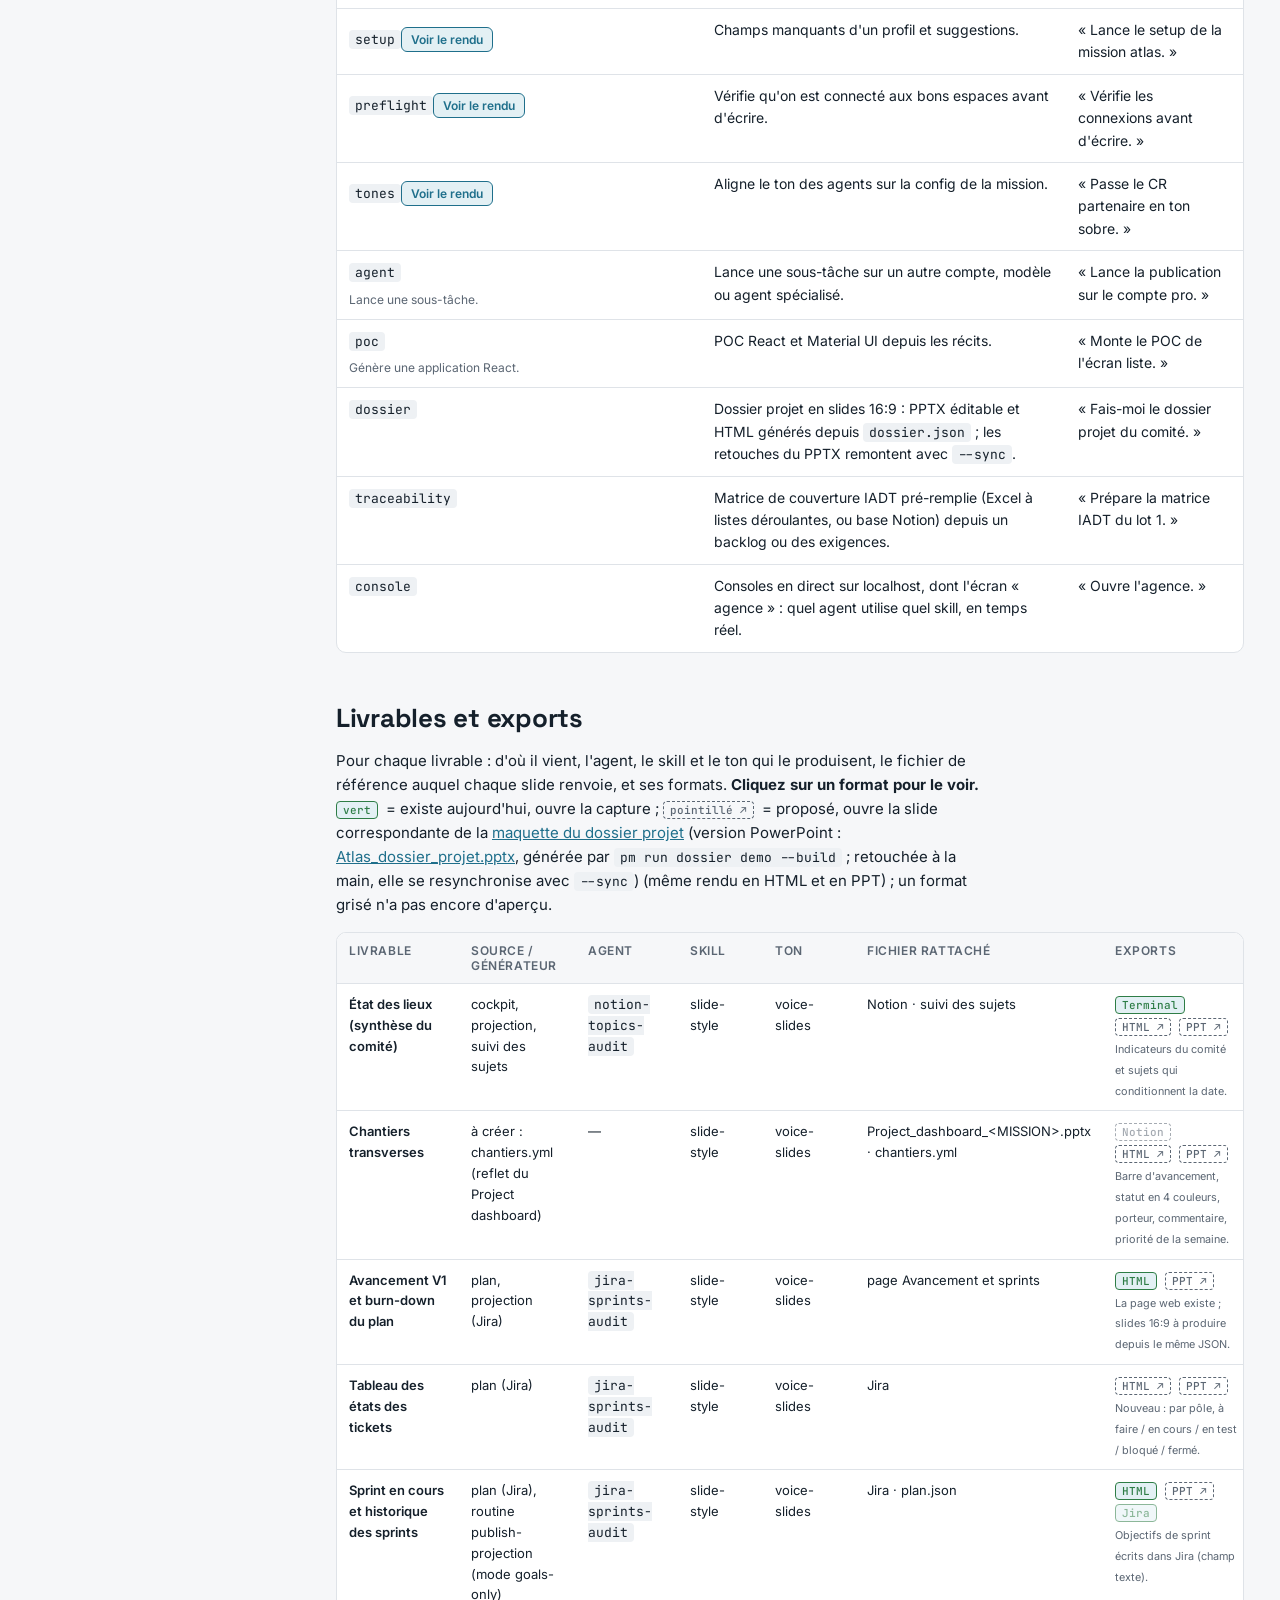
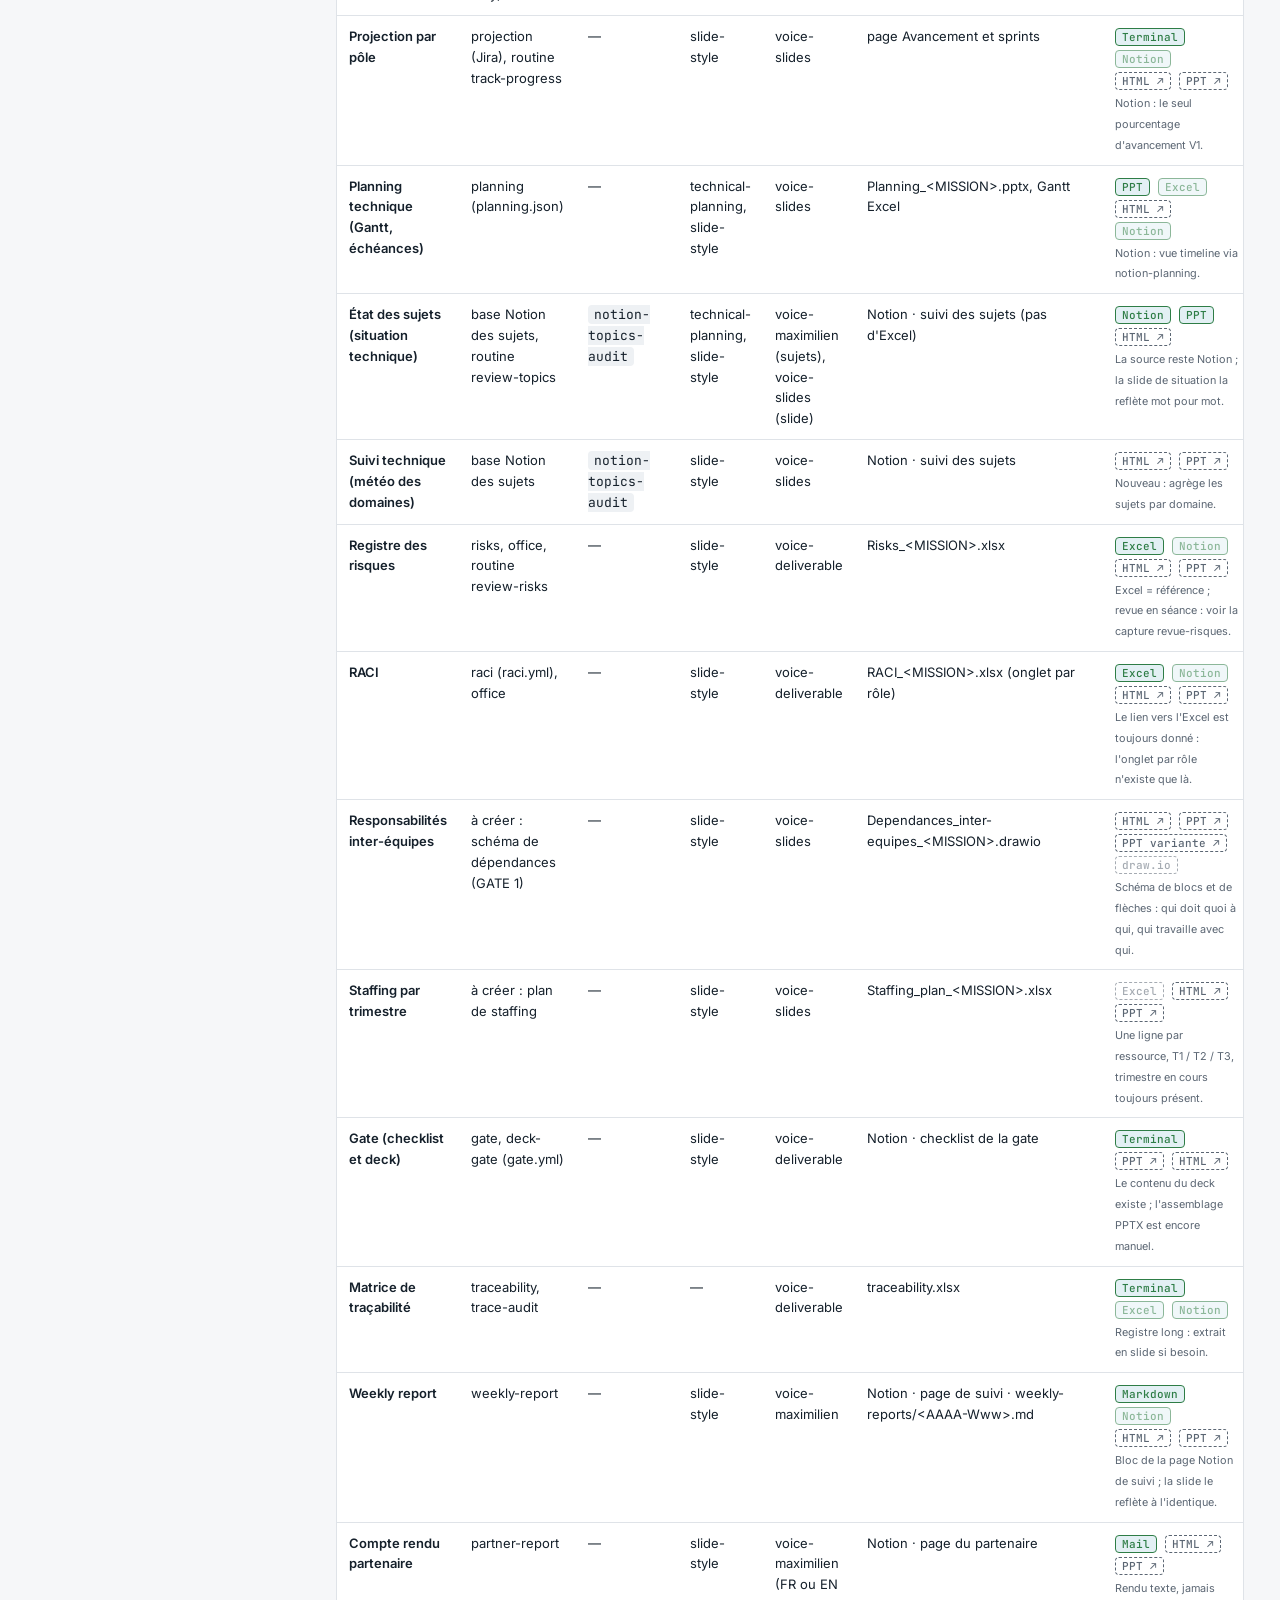
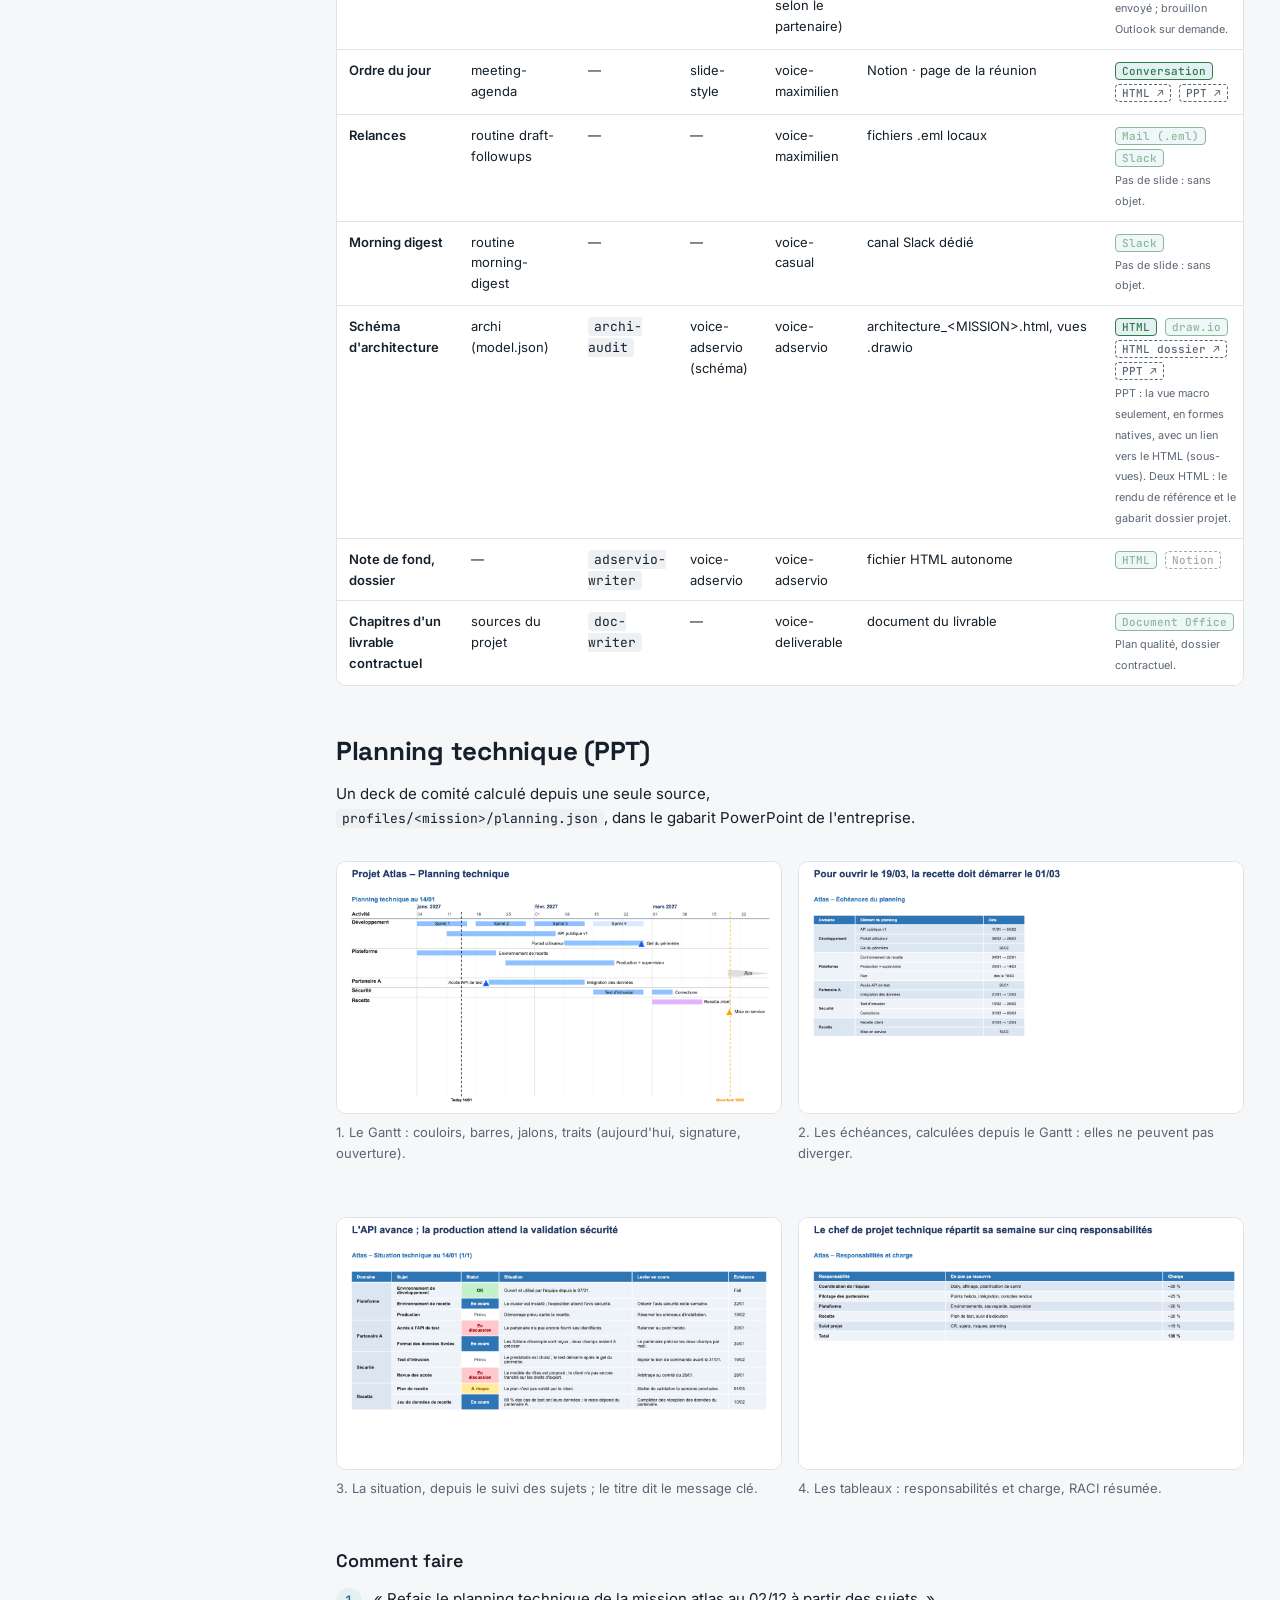
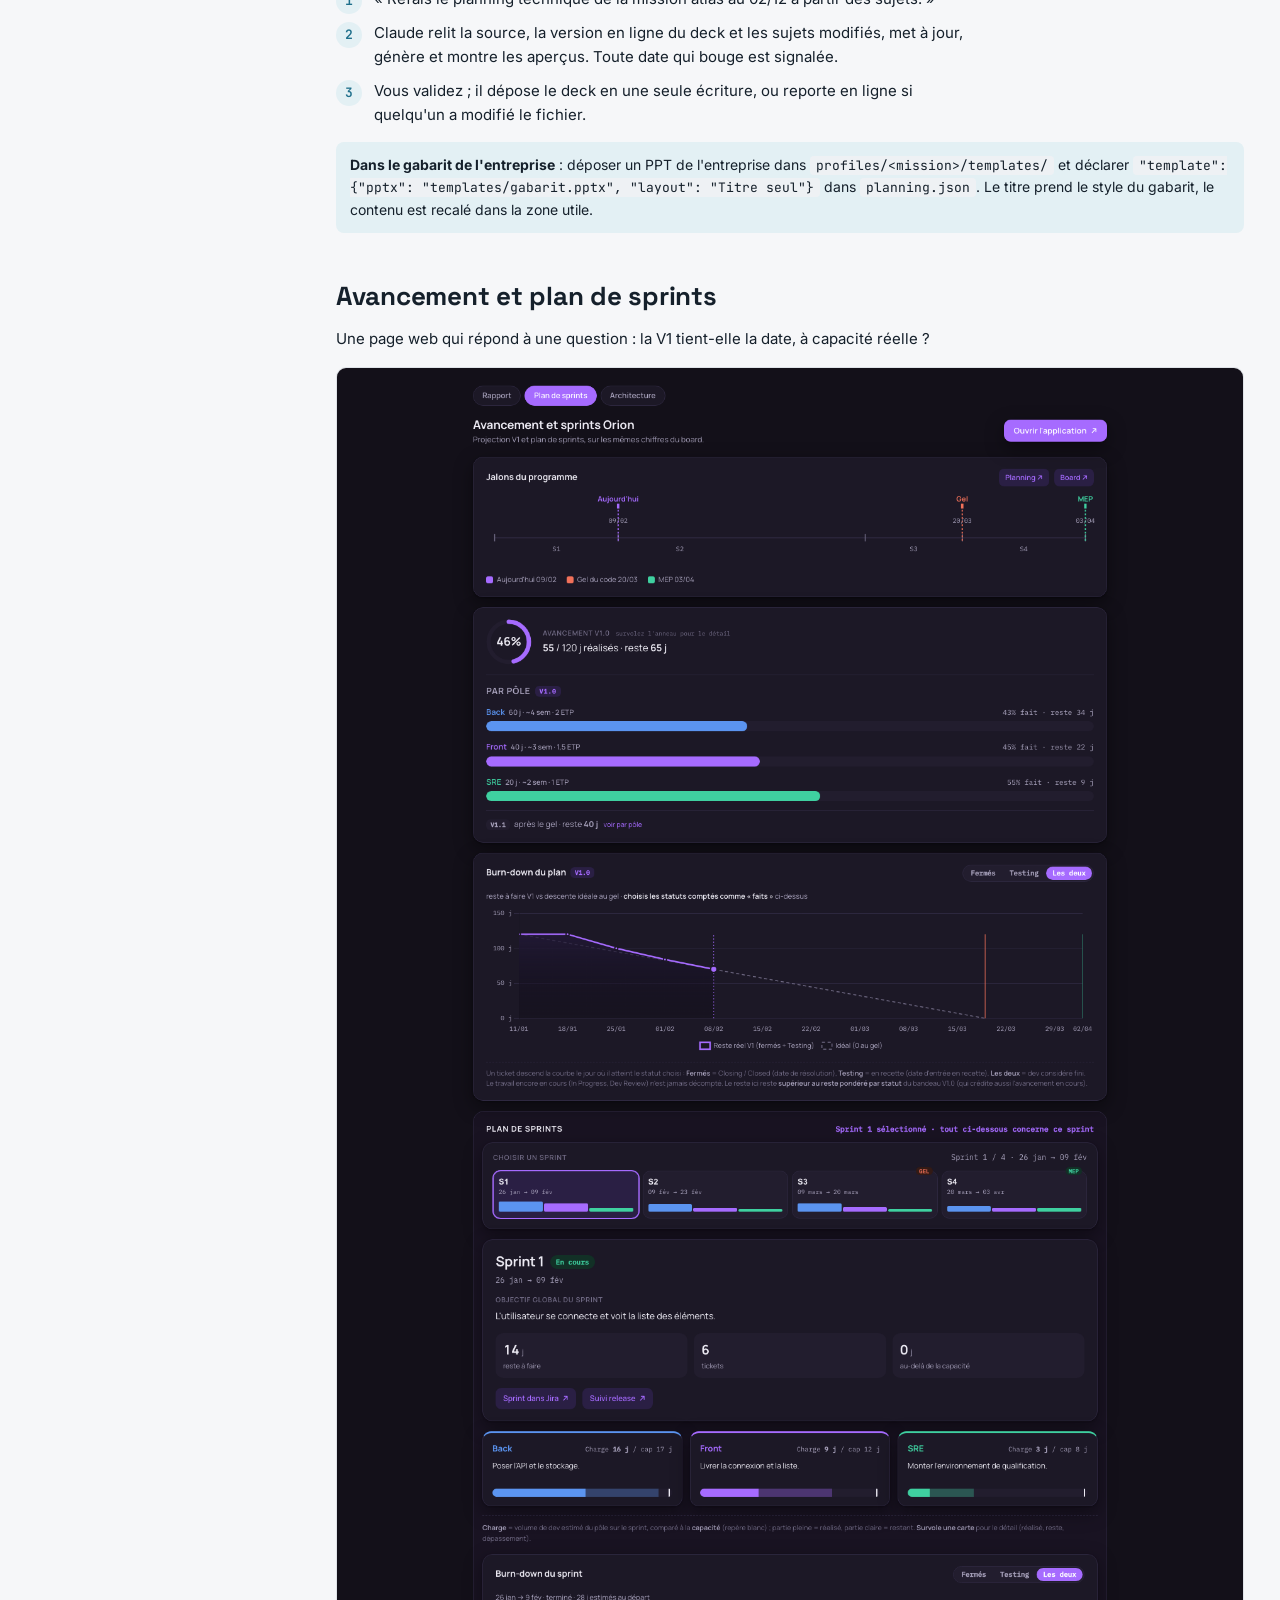
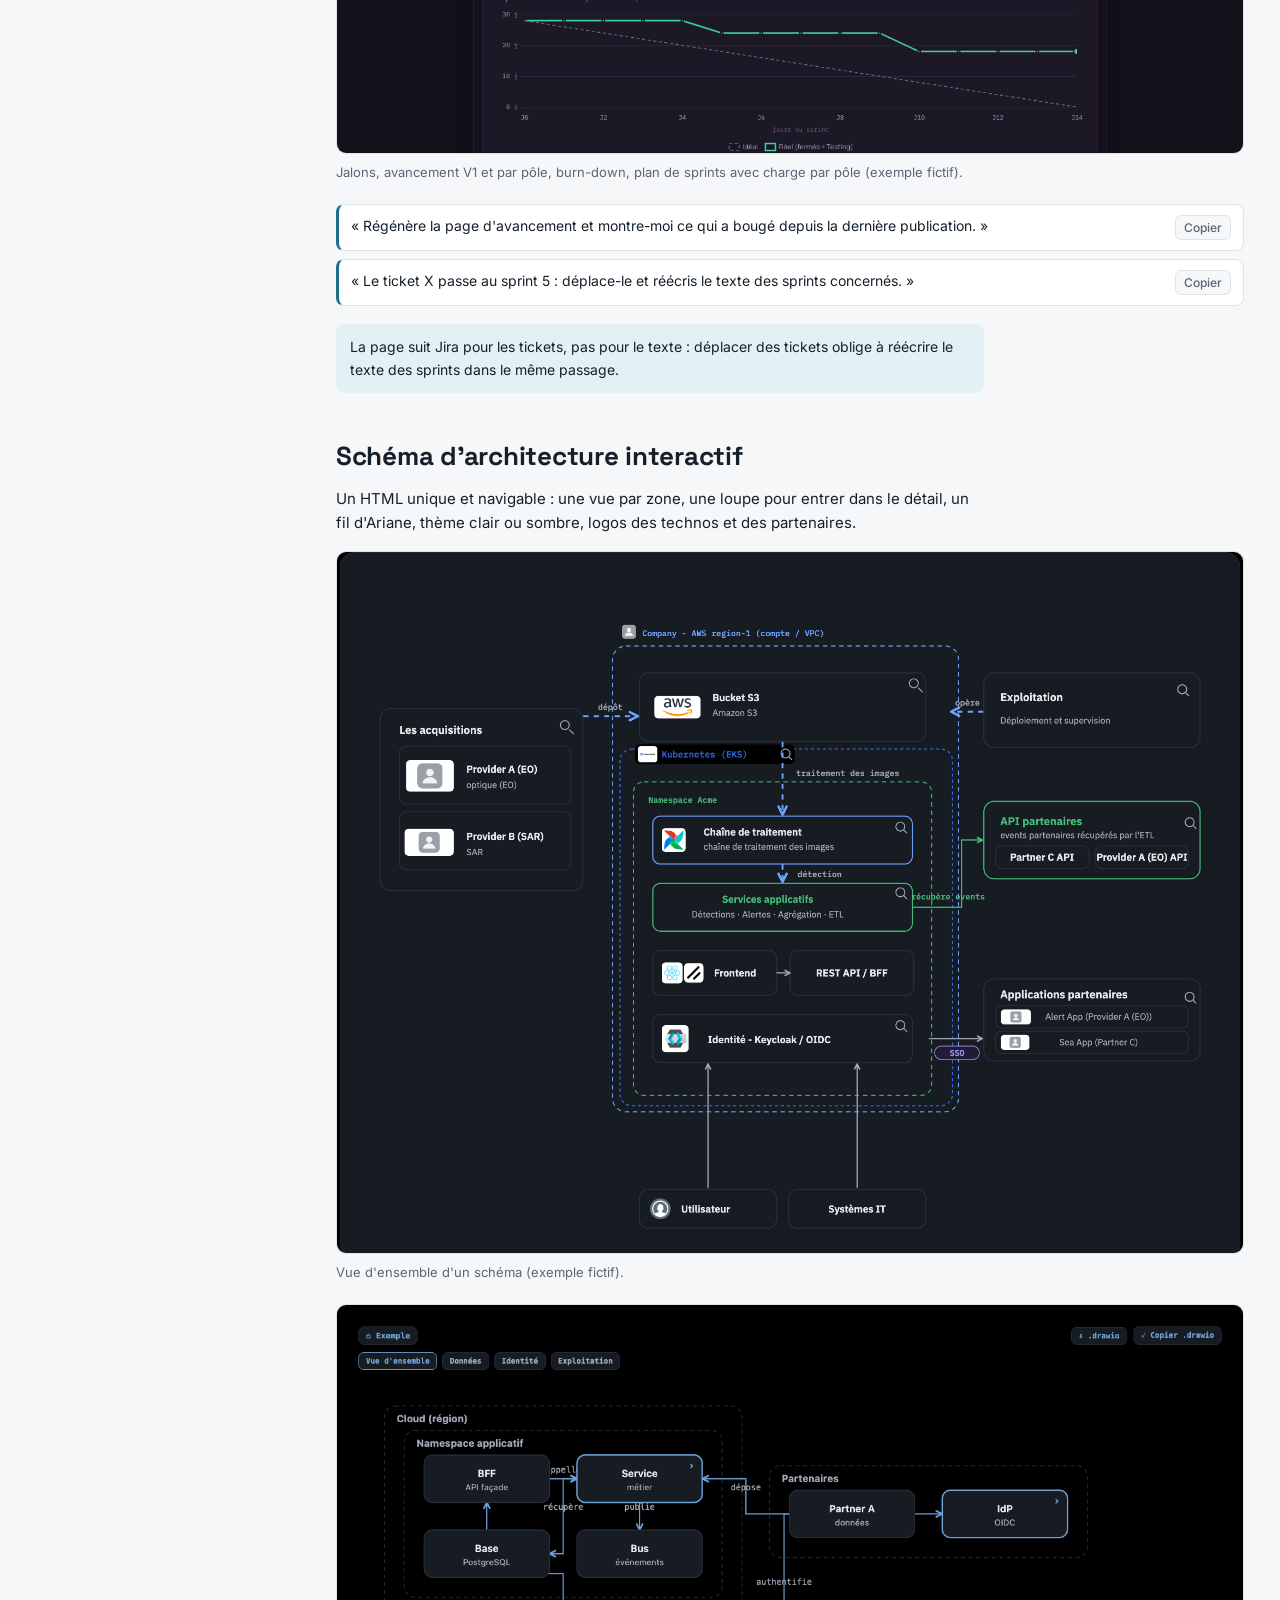
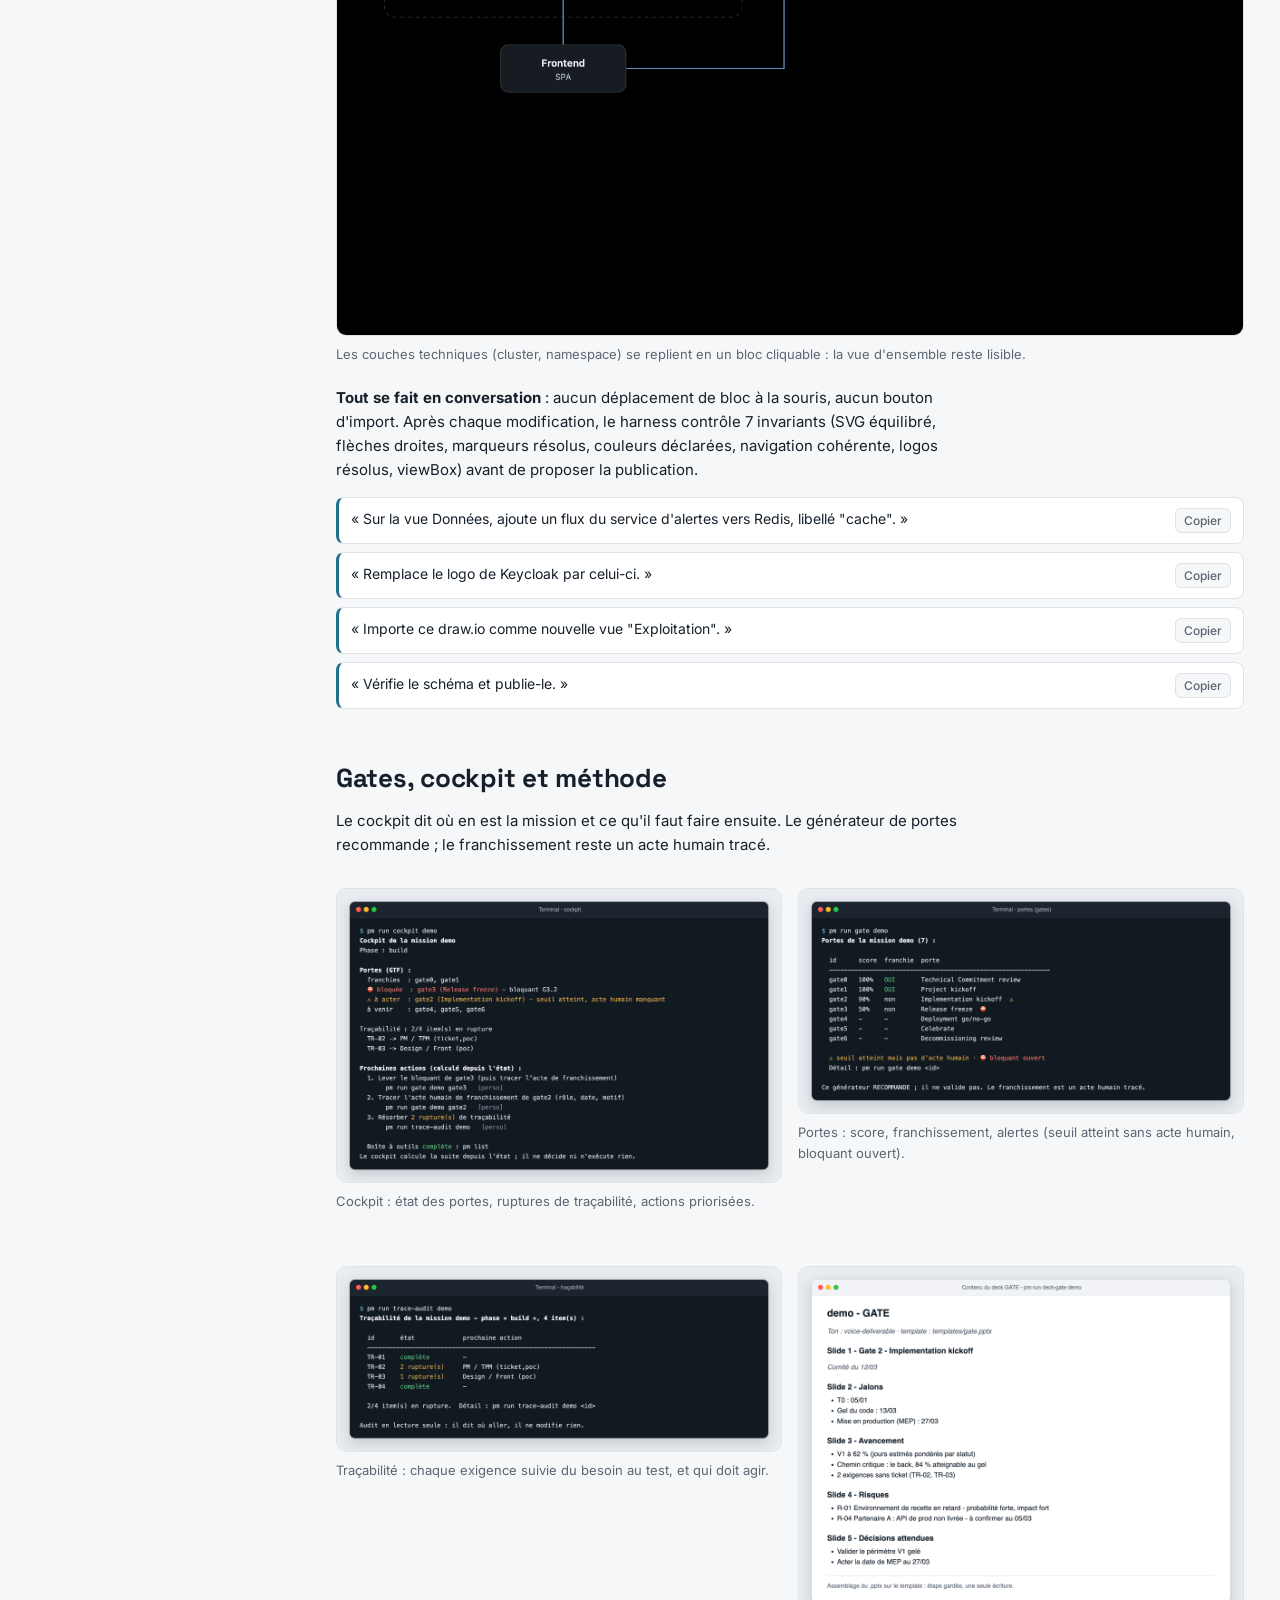
==== commit 0de5ac63: "Organisation du plugin : référentiel unique par département, aligné sur Claude Code - framework/orga" ====
--- a/docs/index.html
+++ b/docs/index.html
@@ -218,60 +218,66 @@
 
 <section id="catalogue">
   <h2>Catalogue</h2>
+  <p>Le plugin s'organise comme un PMO aligné sur le fonctionnement de Claude : Claude principal est le <b>chef de projet</b>, les skills sont des <b>classeurs</b> qu'il suit, les générateurs des <b>machines</b> qu'il lance, les sous-agents les seuls vrais <b>collègues</b>, les connecteurs des <b>services partagés</b>, les hooks des <b>garde-fous</b>. Chaque outil est rattaché à un département (référentiel <code>framework/organisation.yml</code>, détail dans <code>framework/ORGANISATION.md</code>).</p>
+
   <p>Tout ce que sait faire le plugin. <span class="tag w">écriture gardée</span> = peut écrire, uniquement avec un flag explicite et après accord ; le reste ne fait que lire et rendre.</p>
   <div class="filter">
     <input id="q" type="search" placeholder="Filtrer : planning, Jira, risques, Slack…" aria-label="Filtrer le catalogue">
-    <div class="chips" id="chips" role="group" aria-label="Domaine">
+    <div class="chips" id="chips" role="group" aria-label="Département">
       <button type="button" data-d="" aria-pressed="true">Tout</button>
-      <button type="button" data-d="pilotage" aria-pressed="false">Pilotage</button>
-      <button type="button" data-d="archi" aria-pressed="false">Architecture</button>
-      <button type="button" data-d="jira" aria-pressed="false">Jira</button>
-      <button type="button" data-d="suivi" aria-pressed="false">Notion et suivi</button>
-      <button type="button" data-d="office" aria-pressed="false">Office</button>
-      <button type="button" data-d="outils" aria-pressed="false">Mise en place</button>
+      <button type="button" data-d="direction" aria-pressed="false">Direction de projet</button>
+      <button type="button" data-d="planification" aria-pressed="false">Planification</button>
+      <button type="button" data-d="suivi" aria-pressed="false">Suivi et gouvernance</button>
+      <button type="button" data-d="qualite" aria-pressed="false">Qualité du backlog</button>
+      <button type="button" data-d="communication" aria-pressed="false">Communication</button>
+      <button type="button" data-d="studio" aria-pressed="false">Studio</button>
+      <button type="button" data-d="charte" aria-pressed="false">Charte et tons</button>
     </div>
     <span class="count" id="count"></span>
   </div>
   <div class="tablebox"><table id="cat">
     <thead><tr><th>Outil</th><th>Ce qu'il fait</th><th>Exemple de demande</th></tr></thead>
     <tbody>
-      <tr data-d="pilotage"><td><code>planning</code><button type="button" class="see" data-shots="planning-gantt,planning-echeances,planning-situation,planning-tableau">Voir le rendu</button></td><td>Planning technique : Gantt, échéances calculées depuis le Gantt, situation (statut, levier), tableaux, dans le gabarit PowerPoint de l'entreprise ; Gantt Excel en alternative.</td><td>« Refais le planning technique au 02/12. »</td></tr>
-      <tr data-d="pilotage"><td><code>situation</code><button type="button" class="see" data-shots="planning-situation">Voir le rendu</button></td><td>État des lieux de tous les sujets : domaine, statut (OK, en cours, prévu, à risque, en discussion), situation, levier, échéance. Slide du planning et page de suivi Notion, depuis la base des sujets.</td><td>« Fais-moi la situation technique au 02/12. »</td></tr>
-      <tr data-d="pilotage"><td><code>projection</code><button type="button" class="see" data-shots="gate-slide1,plan-avancement">Voir le rendu</button></td><td>Charge restante face à la capacité de l'équipe, et date de fin projetée.</td><td>« À ce rythme, quand finit la V1 ? »</td></tr>
-      <tr data-d="pilotage"><td><code>plan</code><button type="button" class="see" data-shots="plan-avancement">Voir le rendu</button></td><td>Page web « Avancement et sprints » depuis Jira : avancement V1, pôles, burn-down, plan de sprints.</td><td>« Régénère la page d'avancement. »</td></tr>
-      <tr data-d="pilotage"><td><code>gate</code><button type="button" class="see" data-shots="cmd-gate,gate-slide3">Voir le rendu</button></td><td>Score des 7 portes GTF et recommandation ; le franchissement reste un acte humain.</td><td>« Où en est-on sur la gate 2 ? »</td></tr>
-      <tr data-d="pilotage"><td><code>cockpit</code><button type="button" class="see" data-shots="cmd-cockpit">Voir le rendu</button></td><td>Où en est la mission et que faire ensuite (suite priorisée).</td><td>« Fais-moi le cockpit de la mission. »</td></tr>
-      <tr data-d="pilotage"><td><code>method</code><button type="button" class="see" data-shots="cmd-method">Voir le rendu</button></td><td>Montre la méthode de la mission : barèmes, seuils, trames, traçabilité.</td><td>« Rappelle-moi les barèmes des risques. »</td></tr>
-      <tr data-d="pilotage"><td><code>trace-audit</code><button type="button" class="see" data-shots="cmd-trace,gate-slide2">Voir le rendu</button></td><td>Ruptures de la chaîne besoin, ticket, POC, test, et où agir.</td><td>« Quelles exigences n'ont pas de ticket ? »</td></tr>
-      <tr data-d="pilotage"><td><code>weekly-report</code><button type="button" class="see" data-shots="weekly-report">Voir le rendu</button></td><td>CR hebdo du projet depuis les prompts, mails et artefacts de la semaine.</td><td>« Fais le weekly report de la semaine 47. »</td></tr>
-      <tr data-d="archi"><td><code>archi</code> + agent <code>archi-audit</code><button type="button" class="see" data-shots="archi-showcase,archi-vue-ensemble">Voir le rendu</button></td><td>Schéma d'architecture interactif (vues cliquables, thèmes, logos), contrôlé par un harness, export et import draw.io. Pas d'éditeur graphique : tout en conversation.</td><td>« Ajoute un flux du BFF vers Redis sur la vue Données. »</td></tr>
-      <tr data-d="jira"><td><code>jira-sprints-audit</code><span class="nosee">Lit Jira en direct : pas de rendu hors connexion.</span></td><td>Audit du plan de sprints face au board : charge, estimations, blocages inversés.</td><td>« Le plan de sprints est-il cohérent avec Jira ? »</td></tr>
-      <tr data-d="jira"><td><code>jira-changes-audit</code><span class="nosee">Lit Jira en direct : pas de rendu hors connexion.</span></td><td>Qui a modifié quels tickets, quand, quoi ; repère les écrasements.</td><td>« Qu'est-ce qui a bougé depuis hier soir ? »</td></tr>
-      <tr data-d="jira"><td>agent <code>jira-tickets-audit</code><span class="nosee">Lit Jira en direct : pas de rendu hors connexion.</span></td><td>Détecte et répare les régressions de description (réparation après accord).</td><td>« Le ticket X n'est plus à jour, vérifie. »</td></tr>
-      <tr data-d="jira"><td><code>jira-images</code><span class="tag w">écriture gardée</span><span class="nosee">Écrit dans Jira : pas de rendu hors connexion.</span></td><td>Images des tickets via l'API : contrôle, puis pose avec <code>--apply</code>.</td><td>« Remets les maquettes dans les tickets du sprint. »</td></tr>
-      <tr data-d="jira"><td>agent <code>front-audit</code><span class="nosee">Compare le POC et Jira en direct.</span></td><td>Écarts entre POC, tickets et contrat d'API.</td><td>« Qu'est-ce qui manque côté front ? »</td></tr>
+      <tr data-d="planification"><td><code>planning</code><button type="button" class="see" data-shots="planning-gantt,planning-echeances,planning-situation,planning-tableau">Voir le rendu</button></td><td>Planning technique : Gantt, échéances calculées depuis le Gantt, situation (statut, levier), tableaux, dans le gabarit PowerPoint de l'entreprise ; Gantt Excel en alternative.</td><td>« Refais le planning technique au 02/12. »</td></tr>
+      <tr data-d="suivi"><td><code>situation</code><button type="button" class="see" data-shots="planning-situation">Voir le rendu</button></td><td>État des lieux de tous les sujets : domaine, statut (OK, en cours, prévu, à risque, en discussion), situation, levier, échéance. Slide du planning et page de suivi Notion, depuis la base des sujets.</td><td>« Fais-moi la situation technique au 02/12. »</td></tr>
+      <tr data-d="planification"><td><code>projection</code><button type="button" class="see" data-shots="gate-slide1,plan-avancement">Voir le rendu</button></td><td>Charge restante face à la capacité de l'équipe, et date de fin projetée.</td><td>« À ce rythme, quand finit la V1 ? »</td></tr>
+      <tr data-d="planification"><td><code>plan</code><button type="button" class="see" data-shots="plan-avancement">Voir le rendu</button></td><td>Page web « Avancement et sprints » depuis Jira : avancement V1, pôles, burn-down, plan de sprints.</td><td>« Régénère la page d'avancement. »</td></tr>
+      <tr data-d="direction"><td><code>gate</code><button type="button" class="see" data-shots="cmd-gate,gate-slide3">Voir le rendu</button></td><td>Score des 7 portes GTF et recommandation ; le franchissement reste un acte humain.</td><td>« Où en est-on sur la gate 2 ? »</td></tr>
+      <tr data-d="direction"><td><code>cockpit</code><button type="button" class="see" data-shots="cmd-cockpit">Voir le rendu</button></td><td>Où en est la mission et que faire ensuite (suite priorisée).</td><td>« Fais-moi le cockpit de la mission. »</td></tr>
+      <tr data-d="direction"><td><code>method</code><button type="button" class="see" data-shots="cmd-method">Voir le rendu</button></td><td>Montre la méthode de la mission : barèmes, seuils, trames, traçabilité.</td><td>« Rappelle-moi les barèmes des risques. »</td></tr>
+      <tr data-d="suivi"><td><code>trace-audit</code><button type="button" class="see" data-shots="cmd-trace,gate-slide2">Voir le rendu</button></td><td>Ruptures de la chaîne besoin, ticket, POC, test, et où agir.</td><td>« Quelles exigences n'ont pas de ticket ? »</td></tr>
+      <tr data-d="communication"><td><code>weekly-report</code><button type="button" class="see" data-shots="weekly-report">Voir le rendu</button></td><td>CR hebdo du projet depuis les prompts, mails et artefacts de la semaine.</td><td>« Fais le weekly report de la semaine 47. »</td></tr>
+      <tr data-d="studio"><td><code>archi</code> + agent <code>archi-audit</code><button type="button" class="see" data-shots="archi-showcase,archi-vue-ensemble">Voir le rendu</button></td><td>Schéma d'architecture interactif (vues cliquables, thèmes, logos), contrôlé par un harness, export et import draw.io. Pas d'éditeur graphique : tout en conversation.</td><td>« Ajoute un flux du BFF vers Redis sur la vue Données. »</td></tr>
+      <tr data-d="planification"><td><code>jira-sprints-audit</code><span class="nosee">Lit Jira en direct : pas de rendu hors connexion.</span></td><td>Audit du plan de sprints face au board : charge, estimations, blocages inversés.</td><td>« Le plan de sprints est-il cohérent avec Jira ? »</td></tr>
+      <tr data-d="qualite"><td><code>jira-changes-audit</code><span class="nosee">Lit Jira en direct : pas de rendu hors connexion.</span></td><td>Qui a modifié quels tickets, quand, quoi ; repère les écrasements.</td><td>« Qu'est-ce qui a bougé depuis hier soir ? »</td></tr>
+      <tr data-d="qualite"><td>agent <code>jira-tickets-audit</code><span class="nosee">Lit Jira en direct : pas de rendu hors connexion.</span></td><td>Détecte et répare les régressions de description (réparation après accord).</td><td>« Le ticket X n'est plus à jour, vérifie. »</td></tr>
+      <tr data-d="qualite"><td><code>jira-images</code><span class="tag w">écriture gardée</span><span class="nosee">Écrit dans Jira : pas de rendu hors connexion.</span></td><td>Images des tickets via l'API : contrôle, puis pose avec <code>--apply</code>.</td><td>« Remets les maquettes dans les tickets du sprint. »</td></tr>
+      <tr data-d="qualite"><td>agent <code>front-audit</code><span class="nosee">Compare le POC et Jira en direct.</span></td><td>Écarts entre POC, tickets et contrat d'API.</td><td>« Qu'est-ce qui manque côté front ? »</td></tr>
       <tr data-d="suivi"><td><code>notion-topics-audit</code><button type="button" class="see" data-shots="revue-sujets,cmd-topics">Voir le rendu</button></td><td>Contrôle le format des sujets de suivi (Contexte, Action attendue).</td><td>« Relis les sujets modifiés cette semaine. »</td></tr>
-      <tr data-d="suivi"><td><code>notion-scaffold</code><button type="button" class="see" data-shots="cmd-notion-scaffold">Voir le rendu</button></td><td>Arborescence Notion miroir : pages manquantes.</td><td>« Quelles pages manquent dans l'espace projet ? »</td></tr>
-      <tr data-d="suivi"><td><code>transcripts</code><span class="nosee">Normalise des transcriptions (JSON).</span></td><td>Normalise transcriptions et CR (Notion, fichiers, pendentif Omi).</td><td>« Récupère la transcription du call de ce matin. »</td></tr>
-      <tr data-d="suivi"><td><code>slack</code><span class="nosee">Normalise des conversations Slack (JSON).</span></td><td>Normalise les conversations Slack lues (canaux, DM, fils), jamais d'écriture.</td><td>« Fais le point sur Slack depuis lundi. »</td></tr>
-      <tr data-d="suivi"><td><code>omi-sync</code><span class="tag w">écriture gardée</span><span class="nosee">Écrit dans Notion perso.</span></td><td>Pendentif Omi vers Notion perso, classé pro ou perso et fusionné par échange.</td><td>« Synchronise mes conversations Omi. »</td></tr>
-      <tr data-d="suivi"><td><code>partner-report</code><button type="button" class="see" data-shots="cr-partenaire,cr-partenaire-en">Voir le rendu</button></td><td>Mail de suivi d'un call partenaire, en texte, jamais envoyé.</td><td>« Fais le CR du weekly avec le partenaire A. »</td></tr>
-      <tr data-d="suivi"><td><code>meeting-agenda</code><button type="button" class="see" data-shots="agenda">Voir le rendu</button></td><td>Agenda d'une réunion : 4 à 6 points, sous-points courts, rendu dans la conversation.</td><td>« Fais l'agenda du point hebdo avec le partenaire B. »</td></tr>
-      <tr data-d="suivi"><td><code>activity</code><span class="nosee">Écrit dans une base Notion privée.</span></td><td>Suivi d'activité avec Claude, vers une base Notion privée.</td><td>« Résume mon activité de la semaine. »</td></tr>
-      <tr data-d="office"><td><code>risks</code><span class="tag w">écriture gardée</span><button type="button" class="see" data-shots="revue-risques,xlsx-risks">Voir le rendu</button></td><td>Registre des risques : revue proposée, puis écriture chirurgicale du xlsx après accord.</td><td>« Passe en revue les risques après le call d'hier. »</td></tr>
-      <tr data-d="office"><td><code>raci</code><button type="button" class="see" data-shots="raci,xlsx-raci">Voir le rendu</button></td><td>Matrice RACI et extraits par rôle.</td><td>« Sors la RACI du rôle SRE. »</td></tr>
-      <tr data-d="office"><td><code>deck-gate</code><button type="button" class="see" data-shots="gate-slide1,gate-slide2,gate-slide3,gate-slide4,deck-gate">Voir le rendu</button></td><td>Contenu d'un deck GATE.</td><td>« Prépare le contenu du deck de la gate 2. »</td></tr>
-      <tr data-d="office"><td><code>office</code><span class="tag w">écriture gardée</span><button type="button" class="see" data-shots="xlsx-risks,xlsx-raci">Voir le rendu</button></td><td>Crée un xlsx depuis un template ou l'édite sans casser images et mises en forme.</td><td>« Crée le tracker de risques depuis le template. »</td></tr>
-      <tr data-d="office"><td><code>docs-coherence-audit</code><span class="nosee">Lit les documents de la mission.</span></td><td>Une sortie est-elle à jour par rapport à ses sources ?</td><td>« Le deck GATE est-il aligné sur les Excel ? »</td></tr>
-      <tr data-d="office"><td><code>drive-scaffold</code><span class="tag w">écriture gardée</span><button type="button" class="see" data-shots="cmd-drive-scaffold">Voir le rendu</button></td><td>Arborescence Drive ou SharePoint : ce qui manque.</td><td>« Vérifie l'arborescence du SharePoint projet. »</td></tr>
-      <tr data-d="office"><td><code>templates</code><button type="button" class="see" data-shots="cmd-templates">Voir le rendu</button></td><td>Registre des templates (sujets, planning, RACI, risques ; Notion ou Excel).</td><td>« Quels templates ai-je pour le planning ? »</td></tr>
-      <tr data-d="outils"><td><code>init</code><button type="button" class="see" data-shots="cmd-init">Voir le rendu</button></td><td>Amorce une mission depuis les gabarits.</td><td>« Amorce la mission atlas. »</td></tr>
-      <tr data-d="outils"><td><code>setup</code><button type="button" class="see" data-shots="cmd-setup">Voir le rendu</button></td><td>Champs manquants d'un profil et suggestions.</td><td>« Lance le setup de la mission atlas. »</td></tr>
-      <tr data-d="outils"><td><code>preflight</code><button type="button" class="see" data-shots="cmd-preflight">Voir le rendu</button></td><td>Vérifie qu'on est connecté aux bons espaces avant d'écrire.</td><td>« Vérifie les connexions avant d'écrire. »</td></tr>
-      <tr data-d="outils"><td><code>tones</code><button type="button" class="see" data-shots="cmd-tones">Voir le rendu</button></td><td>Aligne le ton des agents sur la config de la mission.</td><td>« Passe le CR partenaire en ton sobre. »</td></tr>
-      <tr data-d="outils"><td><code>agent</code><span class="nosee">Lance une sous-tâche.</span></td><td>Lance une sous-tâche sur un autre compte, modèle ou agent spécialisé.</td><td>« Lance la publication sur le compte pro. »</td></tr>
-      <tr data-d="outils"><td><code>poc</code><span class="nosee">Génère une application React.</span></td><td>POC React et Material UI depuis les récits.</td><td>« Monte le POC de l'écran liste. »</td></tr>
-    </tbody>
+      <tr data-d="direction"><td><code>notion-scaffold</code><button type="button" class="see" data-shots="cmd-notion-scaffold">Voir le rendu</button></td><td>Arborescence Notion miroir : pages manquantes.</td><td>« Quelles pages manquent dans l'espace projet ? »</td></tr>
+      <tr data-d="communication"><td><code>transcripts</code><span class="nosee">Normalise des transcriptions (JSON).</span></td><td>Normalise transcriptions et CR (Notion, fichiers, pendentif Omi).</td><td>« Récupère la transcription du call de ce matin. »</td></tr>
+      <tr data-d="communication"><td><code>slack</code><span class="nosee">Normalise des conversations Slack (JSON).</span></td><td>Normalise les conversations Slack lues (canaux, DM, fils), jamais d'écriture.</td><td>« Fais le point sur Slack depuis lundi. »</td></tr>
+      <tr data-d="communication"><td><code>omi-sync</code><span class="tag w">écriture gardée</span><span class="nosee">Écrit dans Notion perso.</span></td><td>Pendentif Omi vers Notion perso, classé pro ou perso et fusionné par échange.</td><td>« Synchronise mes conversations Omi. »</td></tr>
+      <tr data-d="communication"><td><code>partner-report</code><button type="button" class="see" data-shots="cr-partenaire,cr-partenaire-en">Voir le rendu</button></td><td>Mail de suivi d'un call partenaire, en texte, jamais envoyé.</td><td>« Fais le CR du weekly avec le partenaire A. »</td></tr>
+      <tr data-d="communication"><td><code>meeting-agenda</code><button type="button" class="see" data-shots="agenda">Voir le rendu</button></td><td>Agenda d'une réunion : 4 à 6 points, sous-points courts, rendu dans la conversation.</td><td>« Fais l'agenda du point hebdo avec le partenaire B. »</td></tr>
+      <tr data-d="communication"><td><code>activity</code><span class="nosee">Écrit dans une base Notion privée.</span></td><td>Suivi d'activité avec Claude, vers une base Notion privée.</td><td>« Résume mon activité de la semaine. »</td></tr>
+      <tr data-d="suivi"><td><code>risks</code><span class="tag w">écriture gardée</span><button type="button" class="see" data-shots="revue-risques,xlsx-risks">Voir le rendu</button></td><td>Registre des risques : revue proposée, puis écriture chirurgicale du xlsx après accord.</td><td>« Passe en revue les risques après le call d'hier. »</td></tr>
+      <tr data-d="suivi"><td><code>raci</code><button type="button" class="see" data-shots="raci,xlsx-raci">Voir le rendu</button></td><td>Matrice RACI et extraits par rôle.</td><td>« Sors la RACI du rôle SRE. »</td></tr>
+      <tr data-d="studio"><td><code>deck-gate</code><button type="button" class="see" data-shots="gate-slide1,gate-slide2,gate-slide3,gate-slide4,deck-gate">Voir le rendu</button></td><td>Contenu d'un deck GATE.</td><td>« Prépare le contenu du deck de la gate 2. »</td></tr>
+      <tr data-d="studio"><td><code>office</code><span class="tag w">écriture gardée</span><button type="button" class="see" data-shots="xlsx-risks,xlsx-raci">Voir le rendu</button></td><td>Crée un xlsx depuis un template ou l'édite sans casser images et mises en forme.</td><td>« Crée le tracker de risques depuis le template. »</td></tr>
+      <tr data-d="suivi"><td><code>docs-coherence-audit</code><span class="nosee">Lit les documents de la mission.</span></td><td>Une sortie est-elle à jour par rapport à ses sources ?</td><td>« Le deck GATE est-il aligné sur les Excel ? »</td></tr>
+      <tr data-d="direction"><td><code>drive-scaffold</code><span class="tag w">écriture gardée</span><button type="button" class="see" data-shots="cmd-drive-scaffold">Voir le rendu</button></td><td>Arborescence Drive ou SharePoint : ce qui manque.</td><td>« Vérifie l'arborescence du SharePoint projet. »</td></tr>
+      <tr data-d="direction"><td><code>templates</code><button type="button" class="see" data-shots="cmd-templates">Voir le rendu</button></td><td>Registre des templates (sujets, planning, RACI, risques ; Notion ou Excel).</td><td>« Quels templates ai-je pour le planning ? »</td></tr>
+      <tr data-d="direction"><td><code>init</code><button type="button" class="see" data-shots="cmd-init">Voir le rendu</button></td><td>Amorce une mission depuis les gabarits.</td><td>« Amorce la mission atlas. »</td></tr>
+      <tr data-d="direction"><td><code>setup</code><button type="button" class="see" data-shots="cmd-setup">Voir le rendu</button></td><td>Champs manquants d'un profil et suggestions.</td><td>« Lance le setup de la mission atlas. »</td></tr>
+      <tr data-d="direction"><td><code>preflight</code><button type="button" class="see" data-shots="cmd-preflight">Voir le rendu</button></td><td>Vérifie qu'on est connecté aux bons espaces avant d'écrire.</td><td>« Vérifie les connexions avant d'écrire. »</td></tr>
+      <tr data-d="charte"><td><code>tones</code><button type="button" class="see" data-shots="cmd-tones">Voir le rendu</button></td><td>Aligne le ton des agents sur la config de la mission.</td><td>« Passe le CR partenaire en ton sobre. »</td></tr>
+      <tr data-d="direction"><td><code>agent</code><span class="nosee">Lance une sous-tâche.</span></td><td>Lance une sous-tâche sur un autre compte, modèle ou agent spécialisé.</td><td>« Lance la publication sur le compte pro. »</td></tr>
+      <tr data-d="studio"><td><code>poc</code><span class="nosee">Génère une application React.</span></td><td>POC React et Material UI depuis les récits.</td><td>« Monte le POC de l'écran liste. »</td></tr>
+          <tr data-d="studio"><td><code>dossier</code></td><td>Dossier projet en slides 16:9 : PPTX éditable et HTML générés depuis <code>dossier.json</code> ; les retouches du PPTX remontent avec <code>--sync</code>.</td><td>« Fais-moi le dossier projet du comité. »</td></tr>
+      <tr data-d="suivi"><td><code>traceability</code></td><td>Matrice de couverture IADT pré-remplie (Excel à listes déroulantes, ou base Notion) depuis un backlog ou des exigences.</td><td>« Prépare la matrice IADT du lot 1. »</td></tr>
+      <tr data-d="direction"><td><code>console</code></td><td>Consoles en direct sur localhost, dont l'écran « agence » : quel agent utilise quel skill, en temps réel.</td><td>« Ouvre l'agence. »</td></tr>
+</tbody>
   </table></div>
 </section>
 
